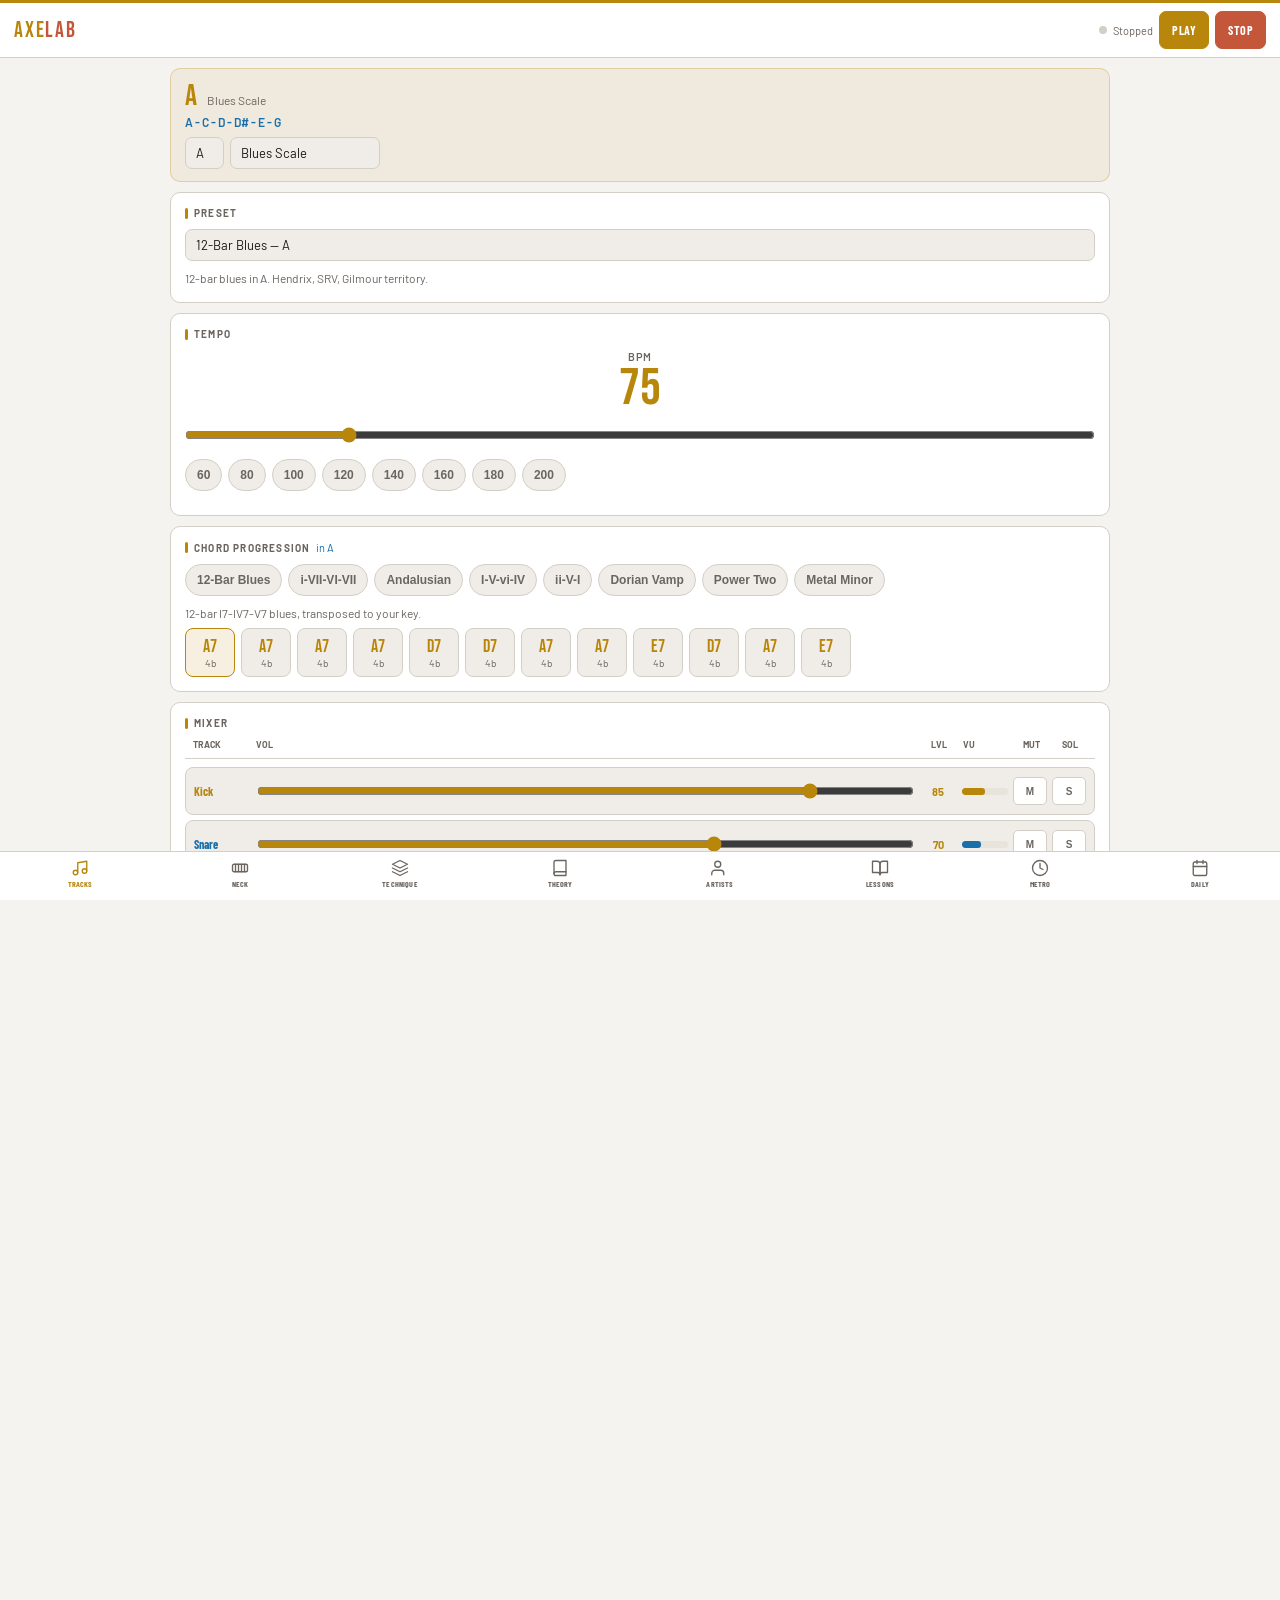
==== index.html @ 0ad9e1b7 "Add files via upload" ====
<!DOCTYPE html>
<html lang="en">
<head>
<meta charset="UTF-8">
<meta name="viewport" content="width=device-width, initial-scale=1.0, viewport-fit=cover">
<meta name="apple-mobile-web-app-capable" content="yes">
<meta name="apple-mobile-web-app-status-bar-style" content="black-translucent">
<meta name="apple-mobile-web-app-title" content="AXELAB">
<meta name="theme-color" content="#b8860b">
<link rel="apple-touch-icon" href="icon-192.png">
<title>AXELAB &mdash; Advanced Guitar Trainer</title>
</head>
<body>
<style>
@import url('https://fonts.googleapis.com/css2?family=Bebas+Neue&family=Barlow:wght@400;500;600&family=Barlow+Condensed:wght@500;600;700&display=swap');
*{box-sizing:border-box;margin:0;padding:0;-webkit-tap-highlight-color:transparent}
:root{--bg:#f5f3ef;--bg2:#fff;--bg3:#f0ede8;--bg4:#e8e4dc;--accent:#b8860b;--accent2:#c4563a;--accent3:#1a6faa;--text:#1a1814;--muted:#6b6560;--border:#d4cfc6;--green:#2d7a4a;--red:#b83232;--purple:#6040a0;--safe-top:env(safe-area-inset-top,0px);--safe-bot:env(safe-area-inset-bottom,0px);}
html,body{height:100%;overflow-x:hidden}
body{background:var(--bg);color:var(--text);font-family:'Barlow',sans-serif;font-size:14px;padding-bottom:calc(64px + var(--safe-bot))}
.bnav{position:fixed;bottom:0;left:0;right:0;background:var(--bg2);border-top:1.5px solid var(--border);display:flex;z-index:100;padding-bottom:var(--safe-bot)}
.ni{flex:1;display:flex;flex-direction:column;align-items:center;padding:7px 1px 5px;cursor:pointer;gap:2px;border:none;background:none;color:var(--muted);font-family:'Barlow Condensed',sans-serif;font-size:8px;font-weight:700;text-transform:uppercase;min-height:48px;letter-spacing:.02em}
.ni svg{width:18px;height:18px;stroke:currentColor;fill:none;stroke-width:1.8;stroke-linecap:round;stroke-linejoin:round}
.ni.active{color:var(--accent)}.ni.active svg{stroke:var(--accent)}
.panel{display:none;padding:10px 10px 0;max-width:960px;margin:0 auto}.panel.active{display:block}
.hdr{background:var(--bg2);border-bottom:1px solid var(--border);border-top:3px solid var(--accent);padding:calc(8px + var(--safe-top)) 14px 8px;position:sticky;top:0;z-index:50;display:flex;align-items:center;justify-content:space-between;gap:8px;max-width:100%}
.logo{font-family:'Bebas Neue',sans-serif;font-size:22px;color:var(--accent);letter-spacing:.08em;flex-shrink:0}.logo span{color:var(--accent2)}
.sdot{width:8px;height:8px;border-radius:50%;background:var(--border)}.sdot.on{background:var(--green)}
.hdr-right{display:flex;align-items:center;gap:6px;flex-wrap:wrap}
.card{background:var(--bg2);border:1px solid var(--border);border-radius:10px;padding:14px;margin-bottom:10px}
.ct{font-size:10px;font-weight:700;letter-spacing:.12em;color:var(--muted);text-transform:uppercase;margin-bottom:10px;display:flex;align-items:center;gap:6px}
.ct::before{content:'';width:3px;height:11px;background:var(--accent);border-radius:2px;display:inline-block}
.kbanner{background:rgba(184,134,11,.07);border:1.5px solid rgba(184,134,11,.28);border-radius:10px;padding:12px 14px;margin-bottom:10px}
.km{display:flex;align-items:baseline;gap:10px;margin-bottom:4px}
.kr{font-family:'Bebas Neue',sans-serif;font-size:30px;color:var(--accent);line-height:1}
.kml{font-size:12px;color:var(--muted)}.kn{font-size:12px;color:var(--accent3);font-weight:600;margin-bottom:8px}
.kctrl{display:flex;gap:6px;flex-wrap:wrap}
select{background:var(--bg3);border:1px solid var(--border);color:var(--text);padding:7px 10px;border-radius:7px;font-size:13px;font-family:'Barlow',sans-serif;cursor:pointer;-webkit-appearance:none}
input[type=range]{accent-color:var(--accent);cursor:pointer;width:100%;height:28px}
input[type=text]{background:var(--bg3);border:1px solid var(--border);color:var(--text);padding:8px 12px;border-radius:7px;font-size:13px;font-family:'Barlow',sans-serif;width:100%}
.btn{padding:8px 14px;border-radius:7px;border:1.5px solid var(--border);background:var(--bg2);color:var(--text);cursor:pointer;font-family:'Barlow Condensed',sans-serif;font-weight:700;font-size:13px;letter-spacing:.04em;transition:background .13s,color .13s;-webkit-appearance:none;min-height:38px}
.btn.primary{background:var(--accent);color:#fff;border-color:var(--accent)}
.btn.danger{background:var(--accent2);color:#fff;border-color:var(--accent2)}
.pill{padding:5px 11px;border-radius:18px;border:1.5px solid var(--border);background:var(--bg3);color:var(--muted);font-size:12px;font-weight:600;cursor:pointer;white-space:nowrap;min-height:32px;-webkit-appearance:none;transition:background .13s,color .13s}
.pill.on{background:var(--accent);color:#fff;border-color:var(--accent)}
.pill.on2{background:var(--accent3);color:#fff;border-color:var(--accent3)}
.pill.on3{background:var(--purple);color:#fff;border-color:var(--purple)}
.pr{display:flex;flex-wrap:wrap;gap:6px;margin-bottom:10px}
.row{display:flex;gap:8px;flex-wrap:wrap;align-items:center}
.two-col{display:grid;grid-template-columns:1fr 1fr;gap:8px}
@media(max-width:600px){.two-col{grid-template-columns:1fr}}
.mxt{display:grid;grid-template-columns:58px 1fr 38px 46px 34px 34px;gap:5px;align-items:center;padding:9px 8px;border-radius:8px;background:var(--bg3);margin-bottom:5px;border:1px solid var(--border)}
.tlbl{font-family:'Barlow Condensed',sans-serif;font-weight:700;font-size:12px}
.vu{height:7px;background:var(--bg4);border-radius:3px;overflow:hidden}.vub{height:100%;border-radius:3px;transition:width .07s}
.vn{font-size:11px;font-weight:700;color:var(--accent);text-align:center}
.mbt{padding:4px 3px;border-radius:5px;border:1px solid var(--border);background:var(--bg2);color:var(--muted);cursor:pointer;font-size:10px;font-weight:700;text-align:center;min-height:28px;-webkit-appearance:none}
.mbt.muted{background:var(--accent2);color:#fff;border-color:var(--accent2)}
.mbt.solo{background:var(--accent3);color:#fff;border-color:var(--accent3)}
.bgrid{display:flex;flex-direction:column;gap:5px}
.brow{display:flex;align-items:center;gap:3px;overflow-x:auto;padding-bottom:2px}
.blbl{min-width:44px;font-size:11px;font-weight:700;color:var(--muted);font-family:'Barlow Condensed',sans-serif;flex-shrink:0}
.bc{width:28px;height:28px;border-radius:5px;background:var(--bg3);border:1.5px solid var(--border);cursor:pointer;flex-shrink:0;-webkit-appearance:none}
.bc.on{background:var(--accent);border-color:var(--accent)}.bc.on2{background:var(--accent3);border-color:var(--accent3)}.bc.on3{background:var(--purple);border-color:var(--purple)}.bc.cur{outline:2px solid var(--text);outline-offset:1px}
.bsep{width:5px;flex-shrink:0}
.cbox{background:var(--bg3);border:1.5px solid var(--border);border-radius:8px;padding:7px 11px;text-align:center;min-width:50px}
.cbox.cur{border-color:var(--accent);background:rgba(184,134,11,.12)}
.cn{font-family:'Bebas Neue',sans-serif;font-size:18px;color:var(--accent)}.cs{font-size:10px;color:var(--muted)}
.fbwrap{background:var(--bg2);border:1px solid var(--border);border-radius:10px;padding:12px;margin-bottom:10px}
.fbc{width:100%;display:block;border-radius:6px;cursor:crosshair;touch-action:manipulation}
.nib{background:var(--bg3);border:1px solid var(--border);border-radius:7px;padding:9px 14px;margin-top:8px;min-height:38px;font-size:13px;color:var(--muted);line-height:1.5}
.nib b{color:var(--accent)}
.td{font-family:'Courier New',monospace;font-size:11px;background:var(--bg3);border:1px solid var(--border);border-radius:7px;padding:10px 12px;white-space:pre;overflow-x:auto;line-height:1.9;color:var(--accent3);-webkit-overflow-scrolling:touch}
.wcan{width:100%;height:42px;background:var(--bg3);border-radius:7px;display:block;border:1px solid var(--border)}
.xcard{background:var(--bg3);border:1px solid var(--border);border-radius:10px;margin-bottom:8px;overflow:hidden}
.xhead{padding:12px 14px;cursor:pointer;display:flex;align-items:center;gap:10px}
.xbody{display:none;padding:0 14px 14px;border-top:1px solid var(--border)}
.xcard.open .xbody{display:block}
.xico{width:40px;height:40px;border-radius:7px;background:var(--accent);display:flex;align-items:center;justify-content:center;font-family:'Bebas Neue',sans-serif;font-size:17px;color:#fff;flex-shrink:0}
.xname{font-family:'Bebas Neue',sans-serif;font-size:18px;color:var(--accent)}
.xsub{font-size:11px;color:var(--muted);margin-top:1px}
.xchev{margin-left:auto;color:var(--muted);font-size:16px;transition:transform .2s;flex-shrink:0}
.xcard.open .xchev{transform:rotate(180deg)}
.tag{display:inline-block;padding:2px 8px;border-radius:10px;font-size:11px;font-weight:600;margin:2px;border:1px solid var(--border);background:var(--bg4);color:var(--muted)}
.tag.sc{background:rgba(26,111,170,.1);color:var(--accent3);border-color:rgba(26,111,170,.25)}
.tag.tc{background:rgba(96,64,160,.1);color:var(--purple);border-color:rgba(96,64,160,.25)}
.dbadge{display:inline-block;padding:2px 8px;border-radius:10px;font-size:11px;font-weight:700;margin-left:auto;flex-shrink:0}
.dbeg{background:rgba(45,122,74,.15);color:var(--green)}.dint{background:rgba(184,134,11,.15);color:var(--accent)}.dadv{background:rgba(184,50,50,.15);color:var(--red)}
.lbtn{display:block;width:100%;text-align:left;padding:10px 14px;border-radius:8px;border:1px solid var(--border);background:var(--bg3);color:var(--text);cursor:pointer;font-size:13px;font-weight:500;margin-bottom:5px;-webkit-appearance:none}
.lbtn.active{background:var(--accent);color:#fff;border-color:var(--accent)}
.lcont h2{font-family:'Bebas Neue',sans-serif;font-size:24px;color:var(--accent);margin-bottom:8px}
.lcont h3{font-family:'Barlow Condensed',sans-serif;font-size:16px;font-weight:700;color:var(--accent3);margin-bottom:5px;margin-top:12px}
.lcont p{font-size:13px;line-height:1.8;margin-bottom:8px}
.lcont ul{padding-left:18px;margin-bottom:8px}.lcont li{font-size:13px;line-height:1.8;margin-bottom:4px}
.lcont pre{background:var(--bg3);border:1px solid var(--border);border-radius:6px;padding:10px;font-family:'Courier New',monospace;font-size:11px;overflow-x:auto;margin-bottom:8px;line-height:1.9;color:var(--accent3)}
.ptip{background:rgba(184,134,11,.08);border-left:3px solid var(--accent);border-radius:0 6px 6px 0;padding:9px 12px;font-size:12px;line-height:1.7;margin-bottom:8px}
.dc{background:var(--bg2);border:2px solid var(--accent);border-radius:12px;padding:16px;margin-bottom:10px}
.dtitle{font-family:'Bebas Neue',sans-serif;font-size:26px;color:var(--accent);margin-bottom:4px}
.metro-bpm{font-family:'Bebas Neue',sans-serif;font-size:64px;color:var(--accent);line-height:1;text-align:center}
.metro-beat{width:18px;height:18px;border-radius:50%;background:var(--bg4);border:2px solid var(--border);display:inline-block;transition:background .05s,border-color .05s}
.metro-beat.lit{background:var(--accent);border-color:var(--accent)}
.metro-beat.lit.accent{background:var(--accent2);border-color:var(--accent2)}
.tuner-note{font-family:'Bebas Neue',sans-serif;font-size:72px;color:var(--accent);line-height:1;text-align:center}
.tuner-bar{height:12px;background:var(--bg4);border-radius:6px;overflow:hidden;position:relative;margin:12px 0}
.tuner-needle{position:absolute;top:0;height:100%;width:6px;background:var(--accent);border-radius:3px;transition:left .08s;left:50%}
.tuner-str{padding:8px 12px;border-radius:7px;border:1px solid var(--border);background:var(--bg3);cursor:pointer;text-align:center;font-family:'Barlow Condensed',sans-serif;font-weight:700;font-size:15px;-webkit-appearance:none}
.tuner-str.active{background:var(--accent);color:#fff;border-color:var(--accent)}
.igrid{display:grid;grid-template-columns:repeat(3,1fr);gap:6px}
.ic{background:var(--bg3);border:1px solid var(--border);border-radius:7px;padding:8px;text-align:center}
.ilbl{font-size:10px;color:var(--muted);margin-bottom:2px}.ival{font-family:'Bebas Neue',sans-serif;font-size:16px;color:var(--accent3)}
::-webkit-scrollbar{width:4px;height:4px}::-webkit-scrollbar-thumb{background:var(--border);border-radius:2px}
</style>

<div class="hdr">
  <div class="logo">AXE<span>LAB</span></div>
  <div class="hdr-right">
    <div class="sdot" id="sdot"></div>
    <span style="font-size:11px;color:var(--muted)" id="stxt">Stopped</span>
    <button class="btn primary" id="playBtn" onclick="togglePlay()" style="padding:6px 12px;font-size:12px">PLAY</button>
    <button class="btn danger" onclick="stopAll()" style="padding:6px 12px;font-size:12px">STOP</button>
  </div>
</div>

<!-- ═══ TRACKS PANEL ═══ -->
<div class="panel active" id="panel-tracks">
  <div id="npb" style="display:none;background:rgba(184,134,11,.08);border:1px solid rgba(184,134,11,.22);border-radius:8px;padding:10px 14px;justify-content:space-between;align-items:center;margin-bottom:10px">
    <div><div style="font-size:10px;color:var(--muted);font-weight:700;letter-spacing:.08em;margin-bottom:2px">NOW PLAYING</div><span id="bbd" style="font-size:12px;color:var(--muted)">Bar 1</span></div>
    <span id="cnd" style="font-family:'Bebas Neue',sans-serif;font-size:26px;color:var(--accent)"></span>
  </div>
  <div class="kbanner">
    <div class="km"><span class="kr" id="kd">A</span><span class="kml" id="md">Blues Scale</span></div>
    <div class="kn" id="kn">A - C - D - Eb - E - G</div>
    <div class="kctrl">
      <select id="keyRoot" onchange="reharmonize()">
        <option>A</option><option>Bb</option><option>B</option><option>C</option><option>C#</option>
        <option>D</option><option>Eb</option><option>E</option><option>F</option><option>F#</option>
        <option>G</option><option>Ab</option>
      </select>
      <select id="keyMode" onchange="reharmonize()">
        <option value="minor">Aeolian (Natural Minor)</option><option value="major">Ionian (Major)</option>
        <option value="dorian">Dorian</option><option value="phrygian">Phrygian</option>
        <option value="mixolydian">Mixolydian</option><option value="blues" selected>Blues Scale</option>
        <option value="harmonic_minor">Harmonic Minor</option><option value="melodic_minor">Melodic Minor</option>
        <option value="pentatonic_minor">Pentatonic Minor</option><option value="pentatonic_major">Pentatonic Major</option>
        <option value="lydian">Lydian</option><option value="locrian">Locrian</option>
        <option value="lydian_dominant">Lydian Dominant</option><option value="phrygian_dominant">Phrygian Dominant</option>
        <option value="diminished_wh">Diminished (W-H)</option><option value="whole_tone">Whole Tone</option>
        <option value="hungarian_minor">Hungarian Minor</option>
      </select>
    </div>
  </div>
  <div class="card">
    <div class="ct">Preset</div>
    <select id="presetSel" onchange="loadPreset()" style="width:100%;margin-bottom:8px">
      <option value="blues12">12-Bar Blues &mdash; A</option><option value="minor_rock">Minor Rock &mdash; Em</option>
      <option value="thrash_e">Thrash Metal &mdash; E Phrygian</option><option value="funk_a">Funk Groove &mdash; A Dorian</option>
      <option value="classic_g">Classic Rock &mdash; G Major</option><option value="penta_d">Pentatonic Jam &mdash; D Minor</option>
      <option value="dorian_a">Dorian Groove &mdash; A</option><option value="phrygian_e">Phrygian Metal &mdash; E</option>
      <option value="power_ballad">Power Ballad &mdash; C</option><option value="open_jam">Open Jam</option>
    </select>
    <div id="pinfo" style="font-size:12px;color:var(--muted);line-height:1.6"></div>
  </div>
  <div class="card">
    <div class="ct">Tempo</div>
    <div style="font-size:11px;color:var(--muted);text-align:center;font-weight:600;letter-spacing:.08em">BPM</div>
    <div style="font-family:'Bebas Neue',sans-serif;font-size:52px;color:var(--accent);line-height:1;text-align:center" id="bpmd">75</div>
    <input type="range" min="40" max="240" value="75" id="bpmSlider" step="1" oninput="setBpm(+this.value)" style="margin:6px 0 10px">
    <div class="pr">
      <button class="pill" onclick="setBpm(60)">60</button><button class="pill" onclick="setBpm(80)">80</button>
      <button class="pill" onclick="setBpm(100)">100</button><button class="pill" onclick="setBpm(120)">120</button>
      <button class="pill" onclick="setBpm(140)">140</button><button class="pill" onclick="setBpm(160)">160</button>
      <button class="pill" onclick="setBpm(180)">180</button><button class="pill" onclick="setBpm(200)">200</button>
    </div>
  </div>
  <div class="card">
    <div class="ct">Chord Progression <span id="pkl" style="color:var(--accent3);font-size:11px;font-weight:400;text-transform:none;letter-spacing:0"></span></div>
    <div class="pr" id="pp">
      <button class="pill on" onclick="setProg('blues12',this)">12-Bar Blues</button>
      <button class="pill" onclick="setProg('minor_rock',this)">i-VII-VI-VII</button>
      <button class="pill" onclick="setProg('andalusian',this)">Andalusian</button>
      <button class="pill" onclick="setProg('pop',this)">I-V-vi-IV</button>
      <button class="pill" onclick="setProg('jazz',this)">ii-V-I</button>
      <button class="pill" onclick="setProg('dorian_vamp',this)">Dorian Vamp</button>
      <button class="pill" onclick="setProg('power_two',this)">Power Two</button>
      <button class="pill" onclick="setProg('metal_minor',this)">Metal Minor</button>
    </div>
    <div id="pdesc" style="font-size:12px;color:var(--muted);margin-bottom:8px"></div>
    <div style="display:flex;flex-wrap:wrap;gap:6px" id="cboxes"></div>
  </div>
  <div class="card">
    <div class="ct">Mixer</div>
    <div style="display:grid;grid-template-columns:58px 1fr 38px 46px 34px 34px;gap:5px;padding:0 8px 8px;border-bottom:1px solid var(--border);margin-bottom:8px">
      <span style="font-size:9px;color:var(--muted);font-weight:700">TRACK</span>
      <span style="font-size:9px;color:var(--muted);font-weight:700">VOL</span>
      <span style="font-size:9px;color:var(--muted);font-weight:700;text-align:center">LVL</span>
      <span style="font-size:9px;color:var(--muted);font-weight:700">VU</span>
      <span style="font-size:9px;color:var(--muted);font-weight:700;text-align:center">MUT</span>
      <span style="font-size:9px;color:var(--muted);font-weight:700;text-align:center">SOL</span>
    </div>
    <div id="mxr"></div>
    <div style="display:flex;align-items:center;gap:8px;margin-top:10px;background:rgba(45,122,74,.07);border:1px solid rgba(45,122,74,.2);border-radius:8px;padding:9px 12px">
      <span style="font-size:11px;color:var(--green);font-weight:700;min-width:76px">BASS STYLE</span>
      <div id="panel-tracks-bstyle" style="display:flex;gap:5px;flex-wrap:wrap;flex:1">
        <button class="pill on3" onclick="setBSty('finger',this)" style="font-size:11px">Finger</button>
        <button class="pill" onclick="setBSty('pick',this)" style="font-size:11px">Pick</button>
        <button class="pill" onclick="setBSty('slap',this)" style="font-size:11px">Slap</button>
        <button class="pill" onclick="setBSty('upright',this)" style="font-size:11px">Upright</button>
      </div>
    </div>
    <div style="display:flex;align-items:center;gap:8px;margin-top:6px">
      <span style="font-size:11px;color:var(--green);font-weight:700;min-width:76px">BASS BOOST</span>
      <input type="range" min="80" max="350" value="150" step="1" id="bbsl" oninput="bassBoost=+this.value/100;document.getElementById('bbv').textContent=this.value+'%'" style="flex:1;accent-color:var(--green)">
      <span id="bbv" style="font-size:12px;color:var(--green);font-weight:700;min-width:40px">150%</span>
    </div>
  </div>
  <div class="card">
    <div class="ct">Bass Pattern</div>
    <div class="pr" id="bpatBtns">
      <button class="pill on" onclick="setBassPattern('root',this)" style="font-size:11px">Root</button>
      <button class="pill" onclick="setBassPattern('walking',this)" style="font-size:11px">Walking</button>
      <button class="pill" onclick="setBassPattern('octave',this)" style="font-size:11px">Octave</button>
      <button class="pill" onclick="setBassPattern('fifths',this)" style="font-size:11px">+Fifth</button>
      <button class="pill" onclick="setBassPattern('riff',this)" style="font-size:11px">Blues Riff</button>
      <button class="pill" onclick="setBassPattern('metal',this)" style="font-size:11px">Gallop</button>
      <button class="pill" onclick="setBassPattern('funk',this)" style="font-size:11px">Funk</button>
      <button class="pill" onclick="setBassPattern('random',this)" style="font-size:11px">Randomize</button>
    </div>
    <div id="bpd" style="font-size:12px;color:var(--muted)"></div>
  </div>
  <div class="card">
    <div class="ct">Beat Programmer</div>
    <div class="pr" id="dpills">
      <button class="pill on" onclick="loadDrumPattern('rock',this)">Rock</button>
      <button class="pill" onclick="loadDrumPattern('blues',this)">Blues</button>
      <button class="pill" onclick="loadDrumPattern('metal',this)">Metal</button>
      <button class="pill" onclick="loadDrumPattern('funk',this)">Funk</button>
      <button class="pill" onclick="loadDrumPattern('ballad',this)">Ballad</button>
      <button class="pill" onclick="loadDrumPattern('thrash',this)">Thrash</button>
      <button class="pill" onclick="loadDrumPattern('empty',this)">Empty</button>
    </div>
    <div class="bgrid" id="beatGrid"></div>
  </div>
  <div class="card">
    <div class="ct">Reverb</div>
    <div class="row" style="gap:8px;margin-bottom:5px">
      <span style="font-size:11px;color:var(--muted);min-width:68px">Room Size</span>
      <input type="range" min="0" max="100" value="25" id="rs" step="1" oninput="updateReverb()">
      <span id="rsv" style="font-size:12px;color:var(--accent);min-width:28px">25%</span>
    </div>
    <div class="row" style="gap:8px">
      <span style="font-size:11px;color:var(--muted);min-width:68px">Wet Mix</span>
      <input type="range" min="0" max="80" value="15" id="rw" step="1" oninput="updateReverb()">
      <span id="rwv" style="font-size:12px;color:var(--accent);min-width:28px">15%</span>
    </div>
  </div>
  <div class="card" id="npc" style="display:none">
    <div class="ct">Waveform</div>
    <canvas id="wcan" class="wcan" height="42"></canvas>
  </div>
</div>

<!-- ═══ FRETBOARD PANEL ═══ -->
<div class="panel" id="panel-fretboard">
  <div class="fbwrap">
    <div class="ct" style="margin-bottom:8px">Scale Fretboard &mdash; <span id="fblbl" style="color:var(--accent)">A Blues</span></div>
    <div class="pr" style="margin-bottom:8px">
      <select id="fbRootSel" onchange="fbKeyChanged()">
        <option>A</option><option>Bb</option><option>B</option><option>C</option><option>C#</option>
        <option>D</option><option>Eb</option><option>E</option><option>F</option><option>F#</option>
        <option>G</option><option>Ab</option>
      </select>
      <select id="fbModeSel" onchange="fbKeyChanged()" style="flex:1;min-width:150px">
        <option value="minor">Aeolian (Natural Minor)</option><option value="major">Ionian (Major)</option>
        <option value="dorian">Dorian</option><option value="phrygian">Phrygian</option>
        <option value="mixolydian">Mixolydian</option><option value="blues" selected>Blues Scale</option>
        <option value="harmonic_minor">Harmonic Minor</option><option value="melodic_minor">Melodic Minor</option>
        <option value="pentatonic_minor">Pentatonic Minor</option><option value="pentatonic_major">Pentatonic Major</option>
        <option value="lydian">Lydian</option><option value="locrian">Locrian</option>
        <option value="lydian_dominant">Lydian Dominant</option><option value="phrygian_dominant">Phrygian Dominant</option>
        <option value="diminished_wh">Diminished (W-H)</option><option value="whole_tone">Whole Tone</option>
        <option value="hungarian_minor">Hungarian Minor</option>
      </select>
    </div>
    <div class="pr" style="margin-bottom:8px">
      <button class="pill on" onclick="setFbMode('scale',this)">Scale Tones</button>
      <button class="pill" onclick="setFbMode('intervals',this)">Intervals</button>
      <button class="pill" onclick="setFbMode('all',this)">All Notes</button>
      <button class="pill on2" id="followBtn" onclick="toggleFollow()">Follow Chords: ON</button>
    </div>
    <canvas id="fbCanvas" class="fbc"></canvas>
    <div class="nib" id="nib">Tap any note to see its function, degree, and tension level.</div>
    <div style="display:flex;flex-wrap:wrap;gap:10px;margin-top:8px;font-size:11px;color:var(--muted)">
      <span><span style="display:inline-block;width:10px;height:10px;border-radius:50%;background:#b8860b;vertical-align:-1px"></span> Root</span>
      <span><span style="display:inline-block;width:10px;height:10px;border-radius:50%;background:#1a6faa;vertical-align:-1px"></span> Stable</span>
      <span><span style="display:inline-block;width:10px;height:10px;border-radius:50%;background:#b83232;vertical-align:-1px"></span> Tension</span>
      <span><span style="display:inline-block;width:10px;height:10px;border-radius:50%;background:#6040a0;vertical-align:-1px"></span> Dark</span>
      <span><span style="display:inline-block;width:10px;height:10px;border-radius:50%;background:#2d7a4a;vertical-align:-1px"></span> Bright</span>
      <span><span style="display:inline-block;width:10px;height:10px;border-radius:50%;border:2px solid #1a1814;vertical-align:-1px"></span> Chord tone (live)</span>
    </div>
  </div>
  <div class="card"><div class="ct">Scale in Tab (e to E)</div><div class="td" id="stab">&mdash;</div></div>
</div>

<!-- ═══ TECHNIQUE PANEL ═══ -->
<div class="panel" id="panel-technique">
  <div style="font-size:12px;color:var(--muted);margin-bottom:10px">Tap any technique to expand full detail, drills, and tabs.</div>
  <div id="techl"></div>
</div>

<!-- ═══ THEORY PANEL ═══ -->
<div class="panel" id="panel-theory">
  <div class="card"><div class="ct">Intervals Reference</div><div class="igrid" id="igrid"></div></div>
  <div class="card">
    <div class="ct">Chord Builder</div>
    <div class="row" style="margin-bottom:10px;gap:8px">
      <select id="chordRoot" onchange="buildChordDisplay()" style="width:70px">
        <option>A</option><option>Bb</option><option>B</option><option>C</option><option>C#</option><option>D</option>
        <option>Eb</option><option>E</option><option>F</option><option>F#</option><option>G</option><option>Ab</option>
      </select>
      <select id="chordType" onchange="buildChordDisplay()" style="flex:1">
        <option>Major</option><option>Minor</option><option>Dominant 7</option><option>Major 7</option>
        <option>Minor 7</option><option>Sus2</option><option>Sus4</option><option>Augmented</option>
        <option>Diminished</option><option>Diminished 7</option><option>Add9</option><option>Power (5)</option>
        <option>Minor add9</option><option>Half Dim 7</option>
      </select>
    </div>
    <div id="chordResult" style="font-size:13px;color:var(--text)"></div>
  </div>
  <div class="card"><div class="ct">Mode Flavors</div><div id="mtbl" style="font-size:12px;line-height:2.2"></div></div>
  <div class="card"><div class="ct">Diatonic Chords &mdash; <span id="dklbl" style="color:var(--accent)">A Major</span></div><div id="dchords" style="font-size:13px;line-height:2.2"></div></div>
  <div class="card">
    <div class="ct">Scale Comparison</div>
    <div class="row" style="margin-bottom:8px;gap:8px">
      <select id="scaleCompRoot" onchange="buildScaleCompare()" style="width:70px">
        <option>A</option><option>E</option><option>D</option><option>G</option><option>C</option>
      </select>
    </div>
    <div id="scaleCompare" style="font-size:12px;line-height:2"></div>
  </div>
</div>

<!-- ═══ ARTISTS PANEL ═══ -->
<div class="panel" id="panel-artists">
  <div style="font-size:12px;color:var(--muted);margin-bottom:10px">Tap any artist to expand their full style guide, signature licks, and tabs.</div>
  <div id="artl"></div>
</div>

<!-- ═══ LESSONS PANEL ═══ -->
<div class="panel" id="panel-lessons">
  <div id="lbtns" style="margin-bottom:10px"></div>
  <div class="card"><div class="lcont" id="lcont"></div></div>
</div>

<!-- ═══ METRO / TUNER PANEL ═══ -->
<div class="panel" id="panel-metro">
  <div class="two-col">
    <div class="card">
      <div class="ct">Metronome</div>
      <div class="metro-bpm" id="metroBpm">120</div>
      <input type="range" min="20" max="300" value="120" id="metroSlider" oninput="setMetroBpm(+this.value)" style="margin:8px 0 12px">
      <div class="row" style="gap:6px;flex-wrap:wrap;margin-bottom:12px">
        <button class="btn" onclick="changeMetroBpm(-10)" style="padding:6px 10px;font-size:12px">-10</button>
        <button class="btn" onclick="changeMetroBpm(-5)" style="padding:6px 10px;font-size:12px">-5</button>
        <button class="btn" onclick="changeMetroBpm(-1)" style="padding:6px 10px;font-size:12px">-1</button>
        <button class="btn" onclick="changeMetroBpm(1)" style="padding:6px 10px;font-size:12px">+1</button>
        <button class="btn" onclick="changeMetroBpm(5)" style="padding:6px 10px;font-size:12px">+5</button>
        <button class="btn" onclick="changeMetroBpm(10)" style="padding:6px 10px;font-size:12px">+10</button>
      </div>
      <div class="row" style="gap:8px;margin-bottom:12px">
        <span style="font-size:11px;color:var(--muted)">Time sig:</span>
        <select id="timeSig" onchange="setTimeSig(+this.value)" style="width:80px">
          <option value="4">4/4</option><option value="3">3/4</option><option value="6">6/8</option>
          <option value="5">5/4</option><option value="7">7/8</option><option value="2">2/4</option>
        </select>
      </div>
      <div id="beatLights" style="display:flex;gap:8px;flex-wrap:wrap;margin-bottom:12px"></div>
      <div class="row" style="gap:8px">
        <button class="btn primary" id="metroBtn" onclick="toggleMetro()" style="flex:1">START</button>
        <button class="btn" onclick="tapTempo()" style="flex:1">TAP TEMPO</button>
      </div>
    </div>
    <div class="card">
      <div class="ct">Tempo Guide</div>
      <div id="tempoGuide" style="font-size:12px;line-height:2.2"></div>
    </div>
  </div>
  <div class="card">
    <div class="ct">Chromatic Tuner</div>
    <div class="tuner-note" id="tunerNote">&mdash;</div>
    <div class="tuner-bar"><div class="tuner-needle" id="tunerNeedle"></div></div>
    <div style="font-size:13px;color:var(--muted);text-align:center;margin-bottom:12px" id="tunerCents">Enable mic to tune</div>
    <div style="font-size:14px;font-weight:700;text-align:center;margin-bottom:12px;min-height:20px" id="tunerStatus"></div>
    <div style="display:flex;gap:6px;flex-wrap:wrap;justify-content:center;margin-bottom:12px" id="tunerStrings"></div>
    <div class="row" style="gap:8px;justify-content:center">
      <button class="btn primary" id="tunerStartBtn" onclick="startTuner()">ENABLE MIC</button>
      <button class="btn danger" onclick="stopTuner()">STOP</button>
    </div>
  </div>
</div>

<!-- ═══ DAILY PANEL ═══ -->
<div class="panel" id="panel-daily">
  <div class="dc">
    <div class="dtitle" id="dtitle">Loading...</div>
    <div style="font-size:13px;line-height:1.7;color:var(--text);margin-bottom:10px" id="ddesc"></div>
    <div style="display:grid;grid-template-columns:1fr 1fr;gap:8px">
      <div style="background:rgba(184,134,11,.08);border-radius:8px;padding:10px">
        <div style="font-size:10px;color:var(--muted);font-weight:700;letter-spacing:.08em;margin-bottom:4px">SCALE</div>
        <div id="dscale" style="font-size:13px;font-weight:600;color:var(--accent)"></div>
      </div>
      <div style="background:rgba(26,111,170,.08);border-radius:8px;padding:10px">
        <div style="font-size:10px;color:var(--muted);font-weight:700;letter-spacing:.08em;margin-bottom:4px">TECHNIQUE</div>
        <div id="dtech" style="font-size:13px;font-weight:600;color:var(--accent3)"></div>
      </div>
    </div>
  </div>
  <div class="card"><div class="ct">Today's Warm-Up Tab</div><div class="td" id="dtab"></div></div>
  <div class="card">
    <div class="ct">Practice Log</div>
    <div class="row" style="margin-bottom:10px;gap:8px">
      <input type="text" id="pnote" placeholder="Add practice note...">
      <button class="btn primary" onclick="addLog()" style="padding:8px 14px;white-space:nowrap">LOG IT</button>
    </div>
    <div id="plog" style="font-size:13px;color:var(--muted);line-height:2.1"></div>
  </div>
</div>

<!-- ═══ BOTTOM NAV ═══ -->
<nav class="bnav">
  <button class="ni active" onclick="showPanel('tracks',this)">
    <svg viewBox="0 0 24 24"><path d="M9 18V5l12-2v13"/><circle cx="6" cy="18" r="3"/><circle cx="18" cy="16" r="3"/></svg>Tracks
  </button>
  <button class="ni" onclick="showPanel('fretboard',this)">
    <svg viewBox="0 0 24 24"><rect x="2" y="7" width="20" height="10" rx="2"/><line x1="6" y1="7" x2="6" y2="17"/><line x1="10" y1="7" x2="10" y2="17"/><line x1="14" y1="7" x2="14" y2="17"/><line x1="18" y1="7" x2="18" y2="17"/></svg>Neck
  </button>
  <button class="ni" onclick="showPanel('technique',this)">
    <svg viewBox="0 0 24 24"><path d="M12 2L2 7l10 5 10-5-10-5z"/><path d="M2 17l10 5 10-5"/><path d="M2 12l10 5 10-5"/></svg>Technique
  </button>
  <button class="ni" onclick="showPanel('theory',this)">
    <svg viewBox="0 0 24 24"><path d="M4 19.5A2.5 2.5 0 016.5 17H20"/><path d="M6.5 2H20v20H6.5A2.5 2.5 0 014 19.5v-15A2.5 2.5 0 016.5 2z"/></svg>Theory
  </button>
  <button class="ni" onclick="showPanel('artists',this)">
    <svg viewBox="0 0 24 24"><path d="M17 21v-2a4 4 0 00-4-4H5a4 4 0 00-4 4v2"/><circle cx="9" cy="7" r="4"/></svg>Artists
  </button>
  <button class="ni" onclick="showPanel('lessons',this)">
    <svg viewBox="0 0 24 24"><path d="M2 3h6a4 4 0 014 4v14a3 3 0 00-3-3H2z"/><path d="M22 3h-6a4 4 0 00-4 4v14a3 3 0 013-3h7z"/></svg>Lessons
  </button>
  <button class="ni" onclick="showPanel('metro',this)">
    <svg viewBox="0 0 24 24"><circle cx="12" cy="12" r="10"/><polyline points="12 6 12 12 16 14"/></svg>Metro
  </button>
  <button class="ni" onclick="showPanel('daily',this)">
    <svg viewBox="0 0 24 24"><rect x="3" y="4" width="18" height="18" rx="2"/><line x1="16" y1="2" x2="16" y2="6"/><line x1="8" y1="2" x2="8" y2="6"/><line x1="3" y1="10" x2="21" y2="10"/></svg>Daily
  </button>
</nav>

<script>
const ALL_SCALES_DATA = {"minor": {"ivs": [0, 2, 3, 5, 7, 8, 10], "degs": ["1", "2", "b3", "4", "5", "b6", "b7"], "tens": ["R", "n", "n", "n", "n", "d", "n"], "lbl": "Aeolian (Natural Minor)"}, "major": {"ivs": [0, 2, 4, 5, 7, 9, 11], "degs": ["1", "2", "3", "4", "5", "6", "7"], "tens": ["R", "n", "n", "n", "n", "n", "n"], "lbl": "Ionian (Major)"}, "dorian": {"ivs": [0, 2, 3, 5, 7, 9, 10], "degs": ["1", "2", "b3", "4", "5", "6", "b7"], "tens": ["R", "n", "n", "n", "n", "b", "n"], "lbl": "Dorian"}, "phrygian": {"ivs": [0, 1, 3, 5, 7, 8, 10], "degs": ["1", "b2", "b3", "4", "5", "b6", "b7"], "tens": ["R", "t", "n", "n", "n", "d", "n"], "lbl": "Phrygian"}, "lydian": {"ivs": [0, 2, 4, 6, 7, 9, 11], "degs": ["1", "2", "3", "#4", "5", "6", "7"], "tens": ["R", "n", "n", "t", "n", "n", "n"], "lbl": "Lydian"}, "mixolydian": {"ivs": [0, 2, 4, 5, 7, 9, 10], "degs": ["1", "2", "3", "4", "5", "6", "b7"], "tens": ["R", "n", "n", "n", "n", "n", "n"], "lbl": "Mixolydian"}, "locrian": {"ivs": [0, 1, 3, 5, 6, 8, 10], "degs": ["1", "b2", "b3", "4", "b5", "b6", "b7"], "tens": ["R", "t", "n", "n", "t", "d", "n"], "lbl": "Locrian"}, "harmonic_minor": {"ivs": [0, 2, 3, 5, 7, 8, 11], "degs": ["1", "2", "b3", "4", "5", "b6", "7"], "tens": ["R", "n", "n", "n", "n", "d", "b"], "lbl": "Harmonic Minor"}, "melodic_minor": {"ivs": [0, 2, 3, 5, 7, 9, 11], "degs": ["1", "2", "b3", "4", "5", "6", "7"], "tens": ["R", "n", "n", "n", "n", "b", "b"], "lbl": "Melodic Minor"}, "pentatonic_minor": {"ivs": [0, 3, 5, 7, 10], "degs": ["1", "b3", "4", "5", "b7"], "tens": ["R", "n", "n", "n", "n"], "lbl": "Pentatonic Minor"}, "pentatonic_major": {"ivs": [0, 2, 4, 7, 9], "degs": ["1", "2", "3", "5", "6"], "tens": ["R", "n", "n", "n", "n"], "lbl": "Pentatonic Major"}, "blues": {"ivs": [0, 3, 5, 6, 7, 10], "degs": ["1", "b3", "4", "b5", "5", "b7"], "tens": ["R", "n", "n", "t", "n", "n"], "lbl": "Blues Scale"}, "lydian_dominant": {"ivs": [0, 2, 4, 6, 7, 9, 10], "degs": ["1", "2", "3", "#4", "5", "6", "b7"], "tens": ["R", "n", "n", "t", "n", "n", "n"], "lbl": "Lydian Dominant"}, "phrygian_dominant": {"ivs": [0, 1, 4, 5, 7, 8, 10], "degs": ["1", "b2", "3", "4", "5", "b6", "b7"], "tens": ["R", "t", "n", "n", "n", "d", "n"], "lbl": "Phrygian Dominant"}, "diminished_wh": {"ivs": [0, 2, 3, 5, 6, 8, 9, 11], "degs": ["1", "2", "b3", "4", "b5", "b6", "6", "7"], "tens": ["R", "n", "n", "n", "t", "d", "n", "b"], "lbl": "Diminished (W-H)"}, "whole_tone": {"ivs": [0, 2, 4, 6, 8, 10], "degs": ["1", "2", "3", "#4", "#5", "b7"], "tens": ["R", "n", "n", "t", "t", "n"], "lbl": "Whole Tone"}, "hungarian_minor": {"ivs": [0, 2, 3, 6, 7, 8, 11], "degs": ["1", "2", "b3", "#4", "5", "b6", "7"], "tens": ["R", "n", "n", "t", "n", "d", "b"], "lbl": "Hungarian Minor"}};
const PROGRESSIONS_DATA = {"blues12": {"desc": "Classic 12-bar I-IV-V blues in A.", "chords": ["A7", "A7", "A7", "A7", "D7", "D7", "A7", "A7", "E7", "D7", "A7", "E7"], "beatsEach": 4}, "minor_rock": {"desc": "i-VII-VI-VII Aeolian rock.", "chords": ["Em", "D", "C", "D"], "beatsEach": 4}, "andalusian": {"desc": "Phrygian / Andalusian cadence.", "chords": ["Am", "G", "F", "E"], "beatsEach": 4}, "pop": {"desc": "I-V-vi-IV pop/rock.", "chords": ["C", "G", "Am", "F"], "beatsEach": 4}, "jazz": {"desc": "ii-V-I jazz turnaround in C.", "chords": ["Dm7", "G7", "Cmaj7", "Cmaj7"], "beatsEach": 4}, "dorian_vamp": {"desc": "Dorian two-chord vamp. RHCP/Santana.", "chords": ["Am7", "Bm7"], "beatsEach": 8}, "power_two": {"desc": "Two-chord power vamp.", "chords": ["E5", "D5"], "beatsEach": 4}, "metal_minor": {"desc": "Heavy metal minor loop.", "chords": ["Em", "D", "C", "D", "Em", "C", "D", "Em"], "beatsEach": 2}};
const ARTISTS_DATA = [{"n": "Slash", "ico": "SL", "b": "Guns N' Roses", "st": "Blues hard rock", "key": "Bb / Eb minor", "sig": "The supreme pentatonic poet. Slash lives in the minor pentatonic box and makes it sing. His tone - Les Paul through a cranked Marshall - is one of the most recognizable in rock history. Wide, slow vibrato is his emotional signature. He adds chromatic b3 to 3 passing tones and Mixolydian b7 notes for bluesy-major color over rock progressions.", "scales": ["Pentatonic Minor", "Blues", "Aeolian", "Mixolydian"], "techs": ["Wide Vibrato", "Full-step Bends", "Legato Runs", "Chromatic Passing Tones"], "tips": ["Start every solo from the root on beat 1 - Slash almost always phrases to the downbeat.", "Add the b7 (Mixolydian) to your minor pentatonic for instant Slash flavor over major chords.", "Vibrato: push the string upward, release fully, repeat evenly. Width before speed.", "His slides and position shifts are invisible - practice smooth lateral movement."], "tabs": [{"lbl": "Minor pentatonic lick with chromatic approach", "tab": "e|--12b14~---12-10-12-10---8-10-8-7---|\nB|----------------------------------10-|\nG|-------------------------------------|\nD|-------------------------------------|\nA|-------------------------------------|\nE|-------------------------------------|"}, {"lbl": "Slash-style blues turnaround", "tab": "e|--10-13-10--12-10-12-10-8-10-8-7----|\nB|-------------------------------------|\nG|-------------------------------------|\nD|-------------------------------------|\nA|-------------------------------------|\nE|-------------------------------------|"}]}, {"n": "John Frusciante", "ico": "JF", "b": "RHCP", "st": "Funk rock / art rock", "key": "A Dorian", "sig": "The most musical rock guitarist of his generation. Frusciante treats guitar as a melodic voice in a conversation. Hendrix is his primary influence: the thumb-over-neck technique for bass note and chord combos, the rhythm-lead integration. Over minor chords he favors Dorian for its raised 6th brightness.", "scales": ["Pentatonic Minor", "A Dorian", "Major", "Lydian"], "techs": ["Thumb-over Neck", "Double Stops", "Legato", "Rhythm-Lead Integration"], "tips": ["Dorian secret: the major 6th (F# over Am) is the key note. Emphasize it over minor vamps.", "Thumb-over: rest thumb on 6th string to fret bass notes while fingers chord upper strings.", "Leave space. Frusciante plays 4 notes where others play 16. Each note is intentional.", "Practice playing melody and rhythm simultaneously - one guitar, two voices."], "tabs": [{"lbl": "Dorian vamp lick - A major 6th emphasis", "tab": "e|--5-7-5-7-4-5-4-5--5-7-5-4-5-7------|\nB|--5-7-8-7-5---------5-7-8-7-5--------|\nG|-------------------------------------|\nD|-------------------------------------|\nA|-------------------------------------|\nE|-------------------------------------|"}, {"lbl": "Californication-style melodic phrase", "tab": "e|--12--10-12-10-8-10--8-7-8-7-5------|\nB|----------------------------------7--|\nG|-------------------------------------|\nD|-------------------------------------|\nA|-------------------------------------|\nE|-------------------------------------|"}]}, {"n": "David Gilmour", "ico": "DG", "b": "Pink Floyd", "st": "Art rock / psychedelic", "key": "D minor / G Mixolydian", "sig": "The master of space. Gilmour genius is what he does NOT play. Every note is earned. He builds to climaxes over 16-bar arcs. The Comfortably Numb solo is widely considered the greatest in rock. Bends are wide (+2 semitones) and must be perfectly in tune before vibrato is applied.", "scales": ["Pentatonic Minor", "Blues", "Dorian", "Mixolydian"], "techs": ["Wide Bends +2 semitones", "Slow Controlled Vibrato", "Melodic Phrasing", "Sustain Control"], "tips": ["Bend to pitch BEFORE applying vibrato - never both simultaneously until accurate.", "Think in 4-bar phrases. Plan the climax before playing.", "The S-bend: bend up, hold, release, rebend. Gilmour signature.", "Dynamics: start phrases softly, crescendo to top note, decrescendo as it releases."], "tabs": [{"lbl": "Comfortably Numb 2nd solo opening phrase", "tab": "e|--20b22~~~~--20---17--20b22---17-----|\nB|-------------------------------------|\nG|-------------------------------------|\nD|-------------------------------------|\nA|-------------------------------------|\nE|-------------------------------------|"}, {"lbl": "Wide S-bend vibrato technique", "tab": "e|--15b17~~~~--15b17--15--15b17~~~~----|\nB|-------------------------------------|\nG|-------------------------------------|\nD|-------------------------------------|\nA|-------------------------------------|\nE|-------------------------------------|"}]}, {"n": "Jimi Hendrix", "ico": "JH", "b": "The Jimi Hendrix Experience", "st": "Blues rock / psychedelic", "key": "E minor / A blues", "sig": "The most revolutionary guitarist in rock history. Hendrix synthesized blues, R&B, jazz, and psychedelia into a completely original language. His thumb-over-neck technique allowed him to simultaneously play bass lines, rhythm, and lead. He mixed minor and major pentatonics, landing on the major 3rd for essential blues ambiguity.", "scales": ["Pentatonic Minor", "Blues Scale", "Mixolydian", "Chromatic Approach Notes"], "techs": ["Thumb-over Neck", "Chord-Melody Integration", "Whammy Bar Dives", "Double Stops"], "tips": ["The Hendrix chord (E7#9): x 7 6 7 8 x - learn it in all positions.", "Mix minor and major pentatonic over dominant 7 chords - the major 3rd creates blues tension.", "Chord-melody: on a static E7 vamp, alternate between chord stabs and single-note fills.", "Use your thumb to fret the bass note on low E while fingers handle upper strings."], "tabs": [{"lbl": "Purple Haze-style E Phrygian riff", "tab": "e|--0-3-0-3--0-3-0-3--0-3---0---------|\nB|--0-3-0-3--0-3-0-3--0-3---0---------|\nG|--1-3-1-3--1-3-1-3--1-3---1---------|\nD|--2---2----2---2----2-----2----------|\nA|--2---2----2---2----2-----2----------|\nE|--0---0----0---0----0-----0----------|"}, {"lbl": "E blues chromatic approach lick", "tab": "e|--5-8-5-8b9~--5-8-5-7--6-7----------|\nB|--5-8---------5-8------7-8-7-5------|\nG|-------------------------------------|\nD|-------------------------------------|\nA|-------------------------------------|\nE|-------------------------------------|"}]}, {"n": "Eddie Van Halen", "ico": "EV", "b": "Van Halen", "st": "Hard rock / virtuoso", "key": "E minor / D major", "sig": "The most influential electric guitarist after Hendrix. EVH singlehandedly changed what was considered possible on electric guitar. Two-hand tapping was his revolution. He also brought the brown sound - a warm harmonically rich tone from a hand-built amplifier. He used Dorian and Harmonic Minor for lead color.", "scales": ["Pentatonic Minor", "Dorian", "Harmonic Minor", "Chromatic"], "techs": ["Two-Hand Tapping", "Legato Runs", "Whammy Bar", "Rapid Alternate Picking"], "tips": ["Tapping: T = right-hand index finger. Press firmly and pull off toward the floor, not straight up.", "The tap note should be as loud as the hammered and pulled notes - equal volume throughout.", "EVH whammy: bar dips are expressive speech. Use them like a wah pedal.", "Approach speed through relaxation, not effort. If it tenses up, slow down 30%."], "tabs": [{"lbl": "Eruption-style two-hand tapping pattern", "tab": "e|--T12h8p5--T12h8p5--T15h8p5--T17h8p5--|\nB|--T12h8p5--T13h8p5--T15h10p7-----------|\nG|--T12h9p5--T14h9p5-----------------------|\n  T = right-hand tap. Pull off firmly downward."}, {"lbl": "Dorian legato run", "tab": "e|--14h15p14-12--14h15p14-12-14h15p14-|\nB|--12---------12-12-------------------|\nG|-------------------------------------|\nD|-------------------------------------|\nA|-------------------------------------|\nE|-------------------------------------|"}]}, {"n": "Kirk Hammett", "ico": "KH", "b": "Metallica", "st": "Thrash metal lead", "key": "E minor / A minor", "sig": "The definitive thrash metal lead guitarist. Hammett brought blues-derived pentatonic soloing to thrash metal, adding Harmonic Minor chromaticism for exotic tension. His wah pedal work is a rhythmic instrument. The Metallica formula: fast alternate-picked runs, melodic pentatonic phrases, fast sweep arpeggios at the climax.", "scales": ["Pentatonic Minor", "Blues Scale", "Harmonic Minor", "Phrygian Dominant"], "techs": ["Alternate Picking", "Wah Pedal Technique", "Legato Runs", "Sweep Arpeggios"], "tips": ["Wah: use manual wah on every other note of a solo run for instant Hammett feel.", "Harmonic Minor: the raised 7th (G# over Am) creates Spanish exotic tension.", "Practice pentatonic box 1 to box 2 transition - Hammett constantly crosses positions.", "Build solos in sections: fast intro run > melodic phrase > fast climax."], "tabs": [{"lbl": "One-style fast pentatonic run", "tab": "e|--12-15-12-14-12-14-12-10-12-10-9---|\nB|-------------------------------------|\nG|-------------------------------------|\nD|-------------------------------------|\nA|-------------------------------------|\nE|-------------------------------------|"}, {"lbl": "Master of Puppets-style E Phrygian riff", "tab": "e|-------------------------------------|\nB|-------------------------------------|\nG|-------------------------------------|\nD|-------------------------------------|\nA|--5-5-5-5-5-5-5-5-7-7-7-7-7-7-7-7--|\nE|--3-3-3-3-3-3-3-3-5-5-5-5-5-5-5-5--|"}]}, {"n": "Dimebag Darrell", "ico": "DD", "b": "Pantera", "st": "Groove / thrash metal", "key": "D minor Drop D", "sig": "The most influential metal guitarist of the 1990s. Dimebag combined precision thrash with groove sensibility. His squealy pinch harmonics are his trademark - achieved by letting the pick-hand thumb immediately contact the string after the pick. His vibrato was violent and wide.", "scales": ["Pentatonic Minor", "Blues Scale", "Harmonic Minor", "Chromatic Runs"], "techs": ["Pinch Harmonics", "Whammy Bar Dives", "Palm Muting", "Groove Riffing", "Wide Aggressive Vibrato"], "tips": ["Pinch harmonic: grip pick very close to its tip, then immediately brush string with your thumb.", "Dimebag vibrato is violent - push the string up toward the ceiling more aggressively than you think.", "Groove riffing: count the syncopations. The rhythm IS the riff. Practice at half speed first.", "The Dimebag bend: bend up a whole step, keep vibrato going, then release slowly."], "tabs": [{"lbl": "Walk-style groove riff - Drop D", "tab": "e|-------------------------------------|\nB|-------------------------------------|\nG|-------------------------------------|\nD|--0-0-0-0-0-0-0-0-5-4-3-2-----------|\nA|--0-0-0-0-0-0-0-0-5-4-3-2-----------|\nE|--0-0-0-0-0-0-0-0-3-2-1-0-----------|"}, {"lbl": "Pinch harmonic squeal exercise", "tab": "e|--7PH~~---5PH~~---9PH~~--------------|\nB|-------------------------------------|\nG|-------------------------------------|\nD|-------------------------------------|\nA|--5-------3-------7------------------|\nE|--5-------3-------7------------------| PH = Pinch Harmonic. High gain essential."}]}, {"n": "Dave Mustaine", "ico": "DM", "b": "Megadeth", "st": "Thrash / speed metal", "key": "E Phrygian", "sig": "The architect of technical thrash. Mustaine writes solos the way composers write melodic themes - they have memory, return to motifs, and develop. His riffing is the most complex in thrash: multi-voice, rhythmically displaced, harmonically sophisticated. He uses Harmonic Minor for classical darkness and Phrygian for aggressive Spanish flavor.", "scales": ["Harmonic Minor", "Phrygian", "Phrygian Dominant", "Pentatonic Minor"], "techs": ["Precise Alternate Picking", "Rhythmic Displacement", "Legato Runs", "Sweep Arpeggios"], "tips": ["Rhythmic displacement: shift the same riff by one 16th note to create a machine effect.", "Harmonic Minor: the augmented 2nd interval (b6 to 7) is the key sound.", "Phrygian riffing: the b2 (half step above root) creates the characteristic menace.", "Every downstroke and upstroke must sound identical in volume and tone."], "tabs": [{"lbl": "Peace Sells-style thrash riff", "tab": "e|-------------------------------------|\nB|-------------------------------------|\nG|-------------------------------------|\nD|--5-5-5-5-3-3-3-3-2-2-2-2-0----------|\nA|--5-5-5-5-3-3-3-3-2-2-2-2-0----------|\nE|--3-3-3-3-1-1-1-1-0-0-0-0------------|"}, {"lbl": "Phrygian b2 tension riff", "tab": "e|--0-0-1-0-3-0-1-0-0-0-1-0-3-5-------|\nB|-------------------------------------|\nG|-------------------------------------|\nD|-------------------------------------|\nA|-------------------------------------|\nE|--0-0-0-0-0-0-0-0-0-0-0-0-0---------|"}]}, {"n": "Jerry Cantrell", "ico": "JC", "b": "Alice in Chains", "st": "Grunge / dark metal", "key": "D minor Drop D", "sig": "The most underrated guitarist of the grunge era. Cantrell dark detuned riff writing is immediately recognizable - drop D tuning, open-string pedal points, and unusual scale choices including Lydian for an eerie suspended quality. His harmonized guitar lines in diatonic 3rds and 4ths define the AIC sound.", "scales": ["Pentatonic Minor", "Aeolian", "Lydian", "Drop D power chords"], "techs": ["Down Picking", "Diatonic Harmonization", "Drop D Riffing", "Open String Pedal Points"], "tips": ["Tune to drop D: detune the low E string one full step to D.", "Down-pick everything in the rhythm parts. That is how you build the endurance.", "The Lydian #4 creates the Cantrell floating dread sound over major-flavored riffs.", "Harmonize your own leads in diatonic 3rds - figure out the parallel diatonic line."], "tabs": [{"lbl": "Would-style down-picked Drop D riff", "tab": "e|-------------------------------------|\nB|-------------------------------------|\nG|-------------------------------------|\nD|--0-0-3-0-2-0-0-3-0-1-0-2-----------|\nA|--0-0-3-0-2-0-0-3-0-1-0-2-----------|\nE|--0-0-3-0-2-0-0-3-0-1-0-2-----------|"}, {"lbl": "Rooster-style clean arpeggio", "tab": "e|--0---2---0---2---0---2---0----------|\nB|--2---3---2---3---2---3---2----------|\nG|--2---2---2---2---2---2---2----------|\nD|--2---0---2---0---2---0---2----------|\nA|--0-------0-------0-------0----------|"}]}, {"n": "Jack White", "ico": "JW", "b": "The White Stripes", "st": "Blues rock / garage", "key": "Open A", "sig": "The most important blues-rock revivalist of the 2000s. White creates enormous sound using open tunings, capos, and clever right-hand technique. He plays in open tunings (Open A, Open G) and uses slide for entire songs. His playing is intentionally raw - he believes flaws are where humanity lives.", "scales": ["Blues Scale", "Pentatonic Minor", "Mixolydian"], "techs": ["Slide Guitar", "Open Tuning", "Bottleneck", "Raw Dynamic Range"], "tips": ["Tune to Open A: E A E A C# E (low to high).", "Slide guitar: glass slide on ring or pinky finger. Keep slide parallel to the frets.", "Vibrato with slide: rock side to side along string length, not toward ceiling.", "The White dynamic: whisper-quiet verses, wall-of-sound choruses."], "tabs": [{"lbl": "Seven Nation Army-style riff", "tab": "e|-------------------------------------|\nB|-------------------------------------|\nG|-------------------------------------|\nD|--7-7-10-7--5-3-2-3-2----------------|\nA|--7-7-10-7--5-3-2-3-2----------------|\nE|--5-5-8--5--3-1-0-1-0----------------|"}]}, {"n": "Jerry Garcia", "ico": "JG", "b": "Grateful Dead", "st": "Psychedelic / country jazz", "key": "G Mixolydian", "sig": "The father of exploratory rock improvisation. Garcia treated the guitar as a vehicle for real-time composition - every Dead show was different because Garcia was exploring, not reproducing. He loved the pedal steel guitar sound and emulated it with bends and Mixolydian over major chords. Jazz-inflected phrasing: space, question-answer phrases, motivic development.", "scales": ["Mixolydian", "Major", "Pentatonic Major", "Dorian"], "techs": ["Pentatonic Major Runs", "Pedal Steel Bends", "Question-Answer Phrasing", "Modal Improvisation"], "tips": ["Mixolydian = major scale with b7. Over G major, add F natural for instant Garcia flavor.", "Question-answer phrasing: play a phrase that rises (question), then answer with one that falls.", "Pentatonic major: 1-2-3-5-6. Much brighter and more melodic than minor pentatonic.", "Leave long rests between phrases. The silence defines the music as much as the notes."], "tabs": [{"lbl": "G Mixolydian melodic run", "tab": "e|--10-12-10-9-10-9-7-9-7-5-7-5------|\nB|--12-12-10-9-12-10-9-10-9-7-9-7----|\nG|-------------------------------------|\nD|-------------------------------------|\nA|-------------------------------------|\nE|-------------------------------------|"}]}, {"n": "Adam Jones", "ico": "AJ", "b": "Tool", "st": "Progressive metal", "key": "E Phrygian / Odd meters", "sig": "The most meticulous rhythm guitarist in progressive metal. Jones does not improvise - everything is composed, refined, and executed with precision. His odd-meter riffing (7/8, 5/4, 11/8) creates the signature Tool flow that sounds organic despite being mathematically complex. Dark modal colors define his harmonic world.", "scales": ["Phrygian", "Aeolian", "Lydian", "Chromatic"], "techs": ["Odd-Meter Riffing", "Open String Drones", "Down Picking", "Extreme Dynamics"], "tips": ["Count in odd meters by subdividing: 7/8 = groups of 3+4 or 4+3.", "Open string drone: fret a note on one string while the next open string rings as a pedal.", "Tool dynamics: near-silence verses, earth-crushing full-band choruses.", "Write riffs in groups of 7 or 5, then add one extra 16th note to displace the feel naturally."], "tabs": [{"lbl": "7/8 odd-meter riff (groups of 4+3)", "tab": "e|--0-0-0-0-2-3-2--0-0-0-0-2-3-5------|\nB|-------------------------------------|\nG|--0-0-0-0-2-3-2--0-0-0-0-2-3-5------|\nD|--0-0-0-0-2-3-2--0-0-0-0-2-3-5------|\nA|--0-0-0-0-2-3-2--0-0-0-0-2-3-5------|\nE|--0-0-0-0-0-0-0--0-0-0-0-0-0-0------|"}]}];
const TECHS_DATA = [{"n": "Alternate Picking", "d": "int", "desc": "Strict down-up-down-up motion regardless of string changes. Every stroke sounds identical in volume and timing. Foundation of all speed and precision.", "why": "Without consistent alternate picking, your speed ceiling is low and timing will be uneven. This is the foundation every other advanced technique is built on.", "drills": ["Chromatic 1-2-3-4 on one string: 1 minute at 60 BPM strict D-U-D-U.", "Chromatic across all 6 strings ascending and descending. Start at 60 BPM, build to 120 over weeks.", "Pentatonic scale box 1, strict alternate picking. Record yourself to hear timing issues.", "String-skip: pick strings 1, 3, 5 in sequence - requires jumping the pick cleanly."], "tabs": [{"lbl": "Chromatic 1-2-3-4 all strings (D-U-D-U)", "tab": "e|--1-2-3-4-1-2-3-4--|\nB|--1-2-3-4-1-2-3-4--|\nG|--1-2-3-4-1-2-3-4--|\nD|--1-2-3-4-1-2-3-4--|\nA|--1-2-3-4-1-2-3-4--|\nE|--1-2-3-4-1-2-3-4--|"}]}, {"n": "Legato", "d": "int", "desc": "Smooth connected playing using hammer-ons and pull-offs. You pick as little as possible - the left hand generates notes by striking down onto frets or pulling off toward the floor.", "why": "Legato allows fast passages without the right hand becoming a bottleneck. Creates smoother tone than heavy picking. Frusciante, Satriani, and Holdsworth built entire styles around it.", "drills": ["Hammer-on strength: fret 5th fret, hammer 7th - hammered note must be equally loud.", "Pull-off: fret both 7th and 5th fret simultaneously, pull 7th finger toward the floor.", "3-note-per-string scale: pick first note on each string, hammer second, hammer third.", "Legato run: fret 5-7-8 on every string going up, picking only once per string."], "tabs": [{"lbl": "3-note-per-string A minor legato run", "tab": "e|--5h7h8--5h7h8--5h7h8--|\nB|--5h7h8--5h7h8----------|\nG|--4h5h7--4h5h7----------|\nD|--5h7h8-----------------|\nA|--5h7h8-----------------|\nE|--5h7h8-----------------|\n  pick first note on each string only"}]}, {"n": "Vibrato", "d": "beg", "desc": "Vibrato is your voice on the guitar. Continuous oscillation of pitch - created by rhythmically bending the string. Slow/wide = Gilmour. Fast/narrow = EVH. This is what separates players.", "why": "A note without vibrato is lifeless. Vibrato is what separates a solo that moves people from one that merely impresses. Practice this every single day.", "drills": ["Fret the 12th fret B string. Apply even upward pressure rhythmically at 60 BPM.", "Increase to two oscillations per beat. Maintain the same width.", "Width control: practice going from subtle (half-step) to wide (full step) on command.", "Match vibrato to a recording: put on Comfortably Numb and match Gilmour exactly."], "tabs": [{"lbl": "Wide vibrato on sustained bends (Gilmour style)", "tab": "e|--15b17~~~~--15b17~~~~--15b17~~~~---|\nB|--12b14~~~~--12b14~~~~--------------|\nG|------------------------------------|\n  Bend first, then apply vibrato after pitch stabilizes"}]}, {"n": "String Bends", "d": "beg", "desc": "A string bend raises pitch by pushing or pulling the string across the fretboard. Half step = 1 fret. Whole step = 2 frets. Accuracy is everything. Use multiple fingers behind the bending finger for leverage.", "why": "Bends are the primary expressive tool of blues-rock guitar. Without accurate bends your solos will sound out of tune. With them, you can make the guitar cry, scream, and sing.", "drills": ["Bend the 9th fret G string with ring finger (index and middle behind). Push toward ceiling until it matches pitch of 11th fret. VERIFY with the 11th fret first.", "Pre-bend: bend to pitch WITHOUT picking, then pick the bent note, then release slowly.", "Bend-and-hold: bend to pitch, hold, pick adjacent string, hold, release.", "Unison bend: 7th fret B string + 9th fret G string. Bend G string until both match pitch."], "tabs": [{"lbl": "Whole step bend and release", "tab": "e|--9b11~~~~--9b11r9--7b9~~~~----------|\nB|------------------------------------9|\nG|-------------------------------------|"}]}, {"n": "Two-Hand Tapping", "d": "adv", "desc": "The right-hand index or middle finger taps a note on the fretboard while the left hand hammers and pulls off below it. Creates rapid intervallic lines impossible with one hand. EVH pioneered it.", "why": "Tapping allows huge interval jumps within a fluid legato texture. A tap + pull-off + hammer-on covers 3 notes with no picking, enabling speeds and intervals otherwise unavailable.", "drills": ["Basic: tap 12th fret e string with right index, pull off to 8th fret, hammer 5th fret.", "The pull-off MUST sound as loud as the tap. Practice the pull-off angle - pull toward the floor.", "Move the tap note across strings while the left hand stays in position.", "Add a second tap note: T1-h-p-T2-p where T2 is a different fret."], "tabs": [{"lbl": "Classic EVH 3-note tapping pattern", "tab": "e|--T12h8p5--T12h8p5--T15h8p5--T17h8p5--|\nB|--T12h8p5--T13h8p5--T15h10p7-----------|\nG|--T12h9p5--T14h9p5-----------------------|\n  T = right-hand tap. Pull off firmly downward."}]}, {"n": "Sweep Picking", "d": "adv", "desc": "One continuous pick stroke across multiple strings following arpeggio shapes. Think of the pick like a paintbrush - one long fluid stroke, not individual picks. Each note must mute immediately as the next is sounded.", "why": "Sweep picking allows fluid arpeggio runs across the full fretboard impossible with alternate picking at speed. Defining technique of neo-classical and prog metal leads.", "drills": ["Start with 3-string A minor arpeggio at 50 BPM. One pick stroke down, one up.", "Practice muting: each finger should lift OFF the fret as soon as the pick has passed that string.", "Slow-motion first: 30 BPM, listening for any unwanted ringing between notes.", "5-string sweep: add the root on the A string at bottom and high e at top of the shape."], "tabs": [{"lbl": "Am 3-string sweep arpeggio", "tab": "e|--12----------12--|\nB|----13------13----|\nG|------12--12------|\n  One sweep stroke per direction. Roll fingers, no ringing."}]}, {"n": "Palm Muting", "d": "beg", "desc": "The pick-hand palm edge rests lightly on the strings right at the bridge saddles. This shortens string vibration, creating a muffled percussive chugga sound. Essential for metal rhythm work.", "why": "Palm muting creates the percussive chunk of heavy metal riffing. Without it, power chords are just chords. With it, they become rhythmic weapons. Also creates dynamic contrast.", "drills": ["Open low E string, palm muted, 8th notes at 80 BPM. Focus on consistency.", "Alternate: 4 muted notes then 4 open notes, cycling. Feel the dynamic contrast.", "Power chord riff with intermittent palm muting: mute verses, open chorus.", "Vary palm placement: tight (saddle) for heavy mute, loose (2cm from saddle) for subtle mute."], "tabs": [{"lbl": "Palm-muted 16th note groove (low E)", "tab": "e|-------------------------------------|\nB|-------------------------------------|\nG|-------------------------------------|\nD|-------------------------------------|\nA|-------------------------------------|\nE|--0-0-0-0-0-0-0-0-3-3-5-5-0-0-0-0--|\n  PM: . . . . . . . . . . . . . . . ."}]}, {"n": "Pinch Harmonics", "d": "adv", "desc": "After the pick makes contact with the string, the edge of the pick-hand thumb immediately grazes the string - causing the string to produce a high-pitched harmonic overtone, the classic squeal.", "why": "Pinch harmonics are the defining sound of Dimebag Darrell and Zakk Wylde. Over high-gain, they create expressive pitch-screams no other technique can replicate.", "drills": ["Hold the pick very close to its tip - barely a millimeter should extend past your thumb.", "After picking the string, immediately brush it with the thumb outer edge.", "Start on the low E, 7th fret, high gain. Experiment with pick contact position along the string length.", "Different contact points = different harmonic pitches. Sweet spots at 1/4, 1/2, and 3/4 of string length."], "tabs": [{"lbl": "Pinch harmonic squeals over power chords", "tab": "e|--7PH~~---7PH~~---5PH~~---9PH~~----|\nD|--5-------5-------3-------7---------|\nA|--5-------5-------3-------7---------|\nE|--5-------5-------3-------7---------|\n  PH = Pinch Harmonic. High gain essential."}]}, {"n": "Down Picking", "d": "int", "desc": "Every note struck with a downstroke - no upstrokes. Foundation of Metallica, Alice in Chains, and thrash rhythm guitar. Creates a more aggressive punchy attack than alternate picking.", "why": "Down picking at speed is brutally demanding but creates a sound impossible to replicate with alternate picking. The staccato attack of all downstrokes gives thrash its churn.", "drills": ["Low E string, open, 60 BPM, 8th notes. All downstrokes. Focus on relaxed wrist.", "5 minutes per day, increasing 5 BPM per week. This is an endurance sport.", "Palm-muted 16th notes at 80 BPM - start here for thrash rhythm.", "Power chord riff at tempo. James Hetfield uses pure wrist rotation - study his technique."], "tabs": [{"lbl": "Thrash 16th note down-picking exercise", "tab": "e|-------------------------------------|\nG|--5-5-5-5-5-5-5-5-5-5-5-5-5-5-5-5--|\nD|--5-5-5-5-5-5-5-5-5-5-5-5-5-5-5-5--|\nA|--3-3-3-3-3-3-3-3-3-3-3-3-3-3-3-3--|\nE|-------------------------------------|\n  ALL DOWNSTROKES. Palm mute throughout."}]}, {"n": "Speed Building", "d": "adv", "desc": "Speed is a byproduct - it emerges naturally from accuracy, relaxation, and correct technique. You cannot practice your way to speed through brute repetition at high tempos.", "why": "Most players plateau because they practice too fast, too tense, too long. Understanding neuromuscular learning allows you to build speed systematically and sustainably.", "drills": ["BASELINE: Find the tempo where you play perfectly 3 times in a row without errors. That is your true current speed.", "3x RULE: Only increase the metronome 5 BPM when you nail it perfectly 3 consecutive times.", "TENSION CHECK: Every 10 minutes, scan fingers, wrist, forearm, shoulder. Release completely before continuing.", "SLOW-MOTION: Practice at 40% of target speed with perfect form. Neural pathways form at slow speeds too."], "tabs": [{"lbl": "Speed-building chromatic - start slow then build", "tab": "e|--1-2-3-4--1-2-3-4--|\nB|--1-2-3-4--1-2-3-4--|\nG|--1-2-3-4--1-2-3-4--|\nD|--1-2-3-4--1-2-3-4--|\nA|--1-2-3-4--1-2-3-4--|\nE|--1-2-3-4--1-2-3-4--|\n  60 BPM to 120 BPM over weeks"}]}, {"n": "Hammer-ons and Pull-offs", "d": "beg", "desc": "Hammer-ons: fret a note, then drive another finger onto a higher fret without picking. Pull-offs: fret two notes, pull the lower finger off toward the floor to sound the lower note without picking.", "why": "These are the building blocks of legato technique and essential for smooth, flowing phrases. Every advanced technique uses these as building blocks.", "drills": ["1-2, 1-3, 1-4 hammer-on patterns on every string.", "4-2, 4-1, 3-1 pull-off patterns. Combine with hammer-ons for legato.", "Trill: rapidly alternate hammer-on and pull-off between two frets for endurance.", "5h7p5h7p5h7 trill on each string - builds left-hand strength."], "tabs": [{"lbl": "Hammer-on and pull-off combination", "tab": "e|--5h7p5h7p5--5h8p5h8p5--|\nB|--5h7p5h7p5--5h8p5h8p5--|\nG|--4h5p4h5p4--4h7p4h7p4--|\nD|--5h7p5h7p5--5h8p5h8p5--|"}]}];
const DAILY_DATA = [{"t": "PENTATONIC EXPLORER", "d": "Learn all 5 box positions of E minor pentatonic. Connect each box to the next across the entire neck. Focus on smooth position shifts.", "sc": "E Minor Pentatonic", "tc": "Legato + Alt Picking", "tab": "e|--12-15--12-15--14-17--|--14-17--12-15--12-15--|\nB|--12-15--12-15--13-15--|--13-15--12-15--12-15--|\nG|--12-14--12-14--12-14--|\nD|--12-14--12-14--12-14--|\nA|--12-14--12-14--12-14--|\nE|--12-15--12-15--14-17--|"}, {"t": "GILMOUR TONE DAY", "d": "Play slowly. Every note counts. Bends must be in tune before vibrato. 30 minutes of slow, intentional playing. Silence between phrases.", "sc": "D Minor Pentatonic", "tc": "Bends + Vibrato", "tab": "e|--20b22~~~~--20---17--20b22---17--15b17~~---|\nB|--------------------------------------------|\nG|--------------------------------------------|\nD|--------------------------------------------|\nA|--------------------------------------------|\nE|--------------------------------------------|"}, {"t": "THRASH BOOT CAMP", "d": "Alternate-picked chromatic runs. Start at 60 BPM, build to 100 BPM over the session. No sloppy notes - every note equal volume.", "sc": "E Phrygian / Chromatic", "tc": "Alternate Picking", "tab": "e|--1-2-3-4--1-2-3-4--|\nB|--1-2-3-4--1-2-3-4--|\nG|--1-2-3-4--1-2-3-4--|\nD|--1-2-3-4--1-2-3-4--|\nA|--1-2-3-4--1-2-3-4--|\nE|--1-2-3-4--1-2-3-4--|  ALL STRINGS D-U-D-U"}, {"t": "DORIAN GROOVE", "d": "Play A Dorian over an Am7 vamp. Emphasize the major 6th (F#). Make it funky. Leave space between phrases.", "sc": "A Dorian", "tc": "Legato + Rhythm", "tab": "e|--5-7-5-7-4-5-4-5--5-7-5-4-5-7--|\nB|--5-7-8-7-5---------5-7-8-7-5---|\nG|--4-5-7-5-4---------4-5-7-5-4---|\nD|---------------------------------|\nA|---------------------------------|\nE|---------------------------------|"}, {"t": "HARMONIC MINOR FIRE", "d": "The raised 7th creates wild tension. Play over Em and feel the G# resolve. Middle-Eastern fire. Focus on the augmented 2nd interval.", "sc": "E Harmonic Minor", "tc": "Speed Runs + Arpeggios", "tab": "e|--12-11-9-8--12-11-9-12--11-9-8-7--|\nB|--12-11-9-8--10-9-8-9-8------------|\nG|--9--8--7-9--8-7-6-9-8-------------|"}, {"t": "HENDRIX CHORD DAY", "d": "Practice thumb-over-neck technique. Play rhythm and melody simultaneously. Use double stops and partial chords over E blues.", "sc": "E Mixolydian / Blues", "tc": "Thumb-over + Double Stops", "tab": "e|--5-8-5-8b9~--5-8-5-7--6-7----------|\nB|--5-8---------5-8------7-8-7-5------|\nG|--5-----------5--------------------------|\nA|--3--------------------------------------|"}, {"t": "SWEEP ARPEGGIO DAY", "d": "Major and minor 3-string sweep arpeggios at 70 BPM. Even tone on every note, no rushing. Roll the fingers.", "sc": "A minor arpeggios", "tc": "Sweep Picking", "tab": "e|--12-----------12--|--17-----------17--|\nB|----13-------13----|----17-------17----|\nG|------12---12------|------18---18------|\nD|--------14---------|--------19---------|\nA|--0----------------|--0----------------|\n  Am                   Bm"}];
const LESSONS_DATA = [{"t": "Reading Tab", "c": "<h2>How to Read Guitar Tab</h2><p>Guitar tablature (tab) is a 6-line notation system representing your 6 strings. The top line is your highest string (high e), the bottom line is your lowest string (Low E).</p><h3>Technique Symbols</h3><ul><li><b>h</b> = hammer-on: 5h7 means pick the 5th fret, hammer onto the 7th without picking again</li><li><b>p</b> = pull-off: 7p5 means play 7th fret, pull off to sound the 5th</li><li><b>b</b> = bend: 9b11 means bend from fret 9 up to the pitch of fret 11</li><li><b>r</b> = release: 9b11r9 means bend up then release back to 9</li><li><b>~</b> = vibrato: 12~ means add vibrato to the note at fret 12</li><li><b>T</b> = right-hand tap: T12 means tap the 12th fret with your pick hand</li><li><b>/</b> = slide up. Backslash = slide down.</li><li><b>x</b> = muted/dead note</li><li><b>PH</b> = pinch harmonic squeal</li><li><b>PM...</b> = palm muted notes</li></ul><div class=\"ptip\">TIP: Tab shows WHERE to play but not always WHEN. Listen to the recording alongside tab to understand rhythm and timing. Tab is a roadmap, not a complete score.</div>"}, {"t": "Power Chords", "c": "<h2>Power Chords (5th Chords)</h2><p>A power chord contains only the root (1) and the perfect fifth (5) - no third. Because there is no third, they are neither major nor minor. This makes them compatible with any scale, which is why rock and metal guitarists love them.</p><h3>The Moveable Shape</h3><pre>e|--x--|\nB|--x--|\nG|--x--|\nD|--7--|  fifth (2 frets up from root)\nA|--7--|  octave\nE|--5--|  root (this is A5)</pre><h3>Drop D Power Chords</h3><p>In Drop D tuning (low E tuned down to D), power chords become one-finger barres across the bottom three strings:</p><pre>e|--x--|\nB|--x--|\nG|--x--|\nD|--0--|  one-finger barre = D5\nA|--0--|\nE|--0--|</pre><div class=\"ptip\">TIP: Add a 3rd finger on the octave (2 strings up, 2 frets up from root) for a thicker modern metal sound.</div>"}, {"t": "Pentatonic Scales", "c": "<h2>The Pentatonic Scale</h2><p>The pentatonic scale is the backbone of blues, rock, and metal soloing. It has only 5 notes, which means every note fits over most chord progressions - there are virtually no wrong notes.</p><h3>Minor Pentatonic - Box 1 (most important)</h3><pre>e|--5---8--|\nB|--5---8--|\nG|--5---7--|\nD|--5---7--|\nA|--5---7--|\nE|--5---8--|\n   Root notes = A at 5th fret</pre><h3>The Blues Scale</h3><p>Blues scale = pentatonic minor + the b5 blue note. In A blues: A - C - D - Eb - E - G. The Eb (b5/tritone) is the note that gives the blues its characteristic tension. This is the note Hendrix, SRV, and Gilmour all use to make phrases ache.</p><div class=\"ptip\">TIP: Connect the 5 box positions of pentatonic so the whole neck becomes one connected scale map rather than 5 isolated boxes.</div>"}, {"t": "Modes Deep Dive", "c": "<h2>Modes and Modal Guitar Playing</h2><p>Modes are different scales derived from the same parent major scale by starting on different degrees. Each mode has a distinct emotional character.</p><h3>The Seven Modes from C major</h3><ul><li><b>Ionian (C major)</b> - Bright, happy, resolved. Pop, country, classic rock.</li><li><b>Dorian (D Dorian)</b> - Minor with raised 6th. Funky, bluesy, sophisticated. RHCP, Santana.</li><li><b>Phrygian (E Phrygian)</b> - Dark, Spanish, aggressive. The b2 creates dramatic tension. Flamenco, thrash metal.</li><li><b>Lydian (F Lydian)</b> - Major with raised 4th. Ethereal, floating. Film scores, Satriani, Vai.</li><li><b>Mixolydian (G Mixolydian)</b> - Major with b7. Rock and roll native mode. Classic rock, Garcia, Gilmour.</li><li><b>Aeolian (A minor)</b> - Natural minor. Sad, dark, powerful. Most rock and metal minor keys.</li><li><b>Locrian (B Locrian)</b> - Diminished b2 and b5. Extremely unstable. Extreme metal.</li></ul><div class=\"ptip\">TIP: All 7 modes of C major use the EXACT SAME NOTES. What changes is which note you treat as home. If you are on a Dm chord and play C major scale notes, you are in D Dorian.</div>"}, {"t": "12-Bar Blues", "c": "<h2>The 12-Bar Blues</h2><p>The 12-bar blues is the most important song form in Western popular music. Every blues, most early rock and roll, and countless jazz and soul songs use this structure.</p><h3>The Formula (in A)</h3><pre>Bar 1:  | A7 | A7 | A7 | A7 |   (4 bars on the I chord)\nBar 5:  | D7 | D7 | A7 | A7 |   (2 bars IV, 2 bars I)\nBar 9:  | E7 | D7 | A7 | E7 |   (V, IV, I, turnaround)</pre><p>The three chords are I (root), IV (4th above root), and V (5th above root). In any key:</p><ul><li>Key of E: I=E7, IV=A7, V=B7</li><li>Key of G: I=G7, IV=C7, V=D7</li></ul><div class=\"ptip\">TIP: Over the V chord (E7), hit the major 3rd (G#) as a chromatic passing tone. This is the Hendrix/BB King trick that makes the V chord resolution feel inevitable.</div>"}, {"t": "Harmonic Minor", "c": "<h2>Harmonic Minor Scale</h2><p>The harmonic minor scale is the natural minor scale with a raised 7th degree. This creates an augmented 2nd interval between the 6th and 7th degrees - the characteristic exotic or Spanish/Middle-Eastern sound that defines much of metal lead guitar.</p><h3>Formula</h3><p>Root - 2 - b3 - 4 - 5 - b6 - 7 (raised 7th vs natural minor)</p><h3>E Harmonic Minor on Neck</h3><pre>e|--12-13-15-12-13-15-12--|\nB|--12-13-15-12-13-15-----|\nG|--11-12-14-11-12-14-----|\nD|--12-13-14-12-13-14-----|\nA|--12-14-15-12-14-15-----|\nE|--12-13-15-12-13-15-----|</pre><p>The raised 7th (D#/Eb in E harmonic minor) creates the augmented 2nd between C and D#. This is the interval that Yngwie Malmsteen, Kirk Hammett, and Dave Mustaine use for their classical-flavored metal leads.</p><div class=\"ptip\">TIP: Phrygian Dominant (mode V of harmonic minor) built starting on the 5th degree is the flamenco/Spanish scale heavily used in metal. In E harmonic minor that is B Phrygian Dominant.</div>"}, {"t": "Building Speed", "c": "<h2>Building Guitar Speed - The Right Way</h2><p>Speed is a byproduct - it emerges naturally from accuracy, relaxation, and correct technique. You cannot practice your way to speed through brute repetition at high tempos.</p><h3>The Neuroscience</h3><p>Guitar technique is stored as motor programs in the cerebellum and motor cortex. These programs form through repetition - but they form accurately only if the movement is correct during practice. Practicing incorrect technique faster creates faster mistakes, not speed.</p><h3>The Method</h3><ul><li><b>Find your baseline:</b> The tempo where you can play the passage perfectly, 3 times in a row with zero errors. This is your TRUE current speed.</li><li><b>The 3x rule:</b> Only raise the metronome 5 BPM when you successfully complete the passage perfectly 3 consecutive times.</li><li><b>Slow-motion practice:</b> Spend 60% of your practice time at 40-60% of your target speed. This is where the neural wiring happens.</li><li><b>Tension inventory:</b> Every 10 minutes, scan: fingers, wrist, forearm, elbow, shoulder, neck. Release everything. Tension is the enemy of speed.</li></ul><div class=\"ptip\">TIP: Practice a difficult passage just before sleep. Sleep consolidates motor memories. Many students report their technique feeling smoother the next morning - this is sleep-dependent motor learning.</div>"}];


// ═══════════════════════════════════════════════════
//  CONSTANTS & STATE
// ═══════════════════════════════════════════════════
const NOTES12 = ['C','C#','D','D#','E','F','F#','G','G#','A','A#','B'];
const NOTE_TO_IDX = {A:9,Bb:10,B:11,C:0,'C#':1,D:2,Eb:3,E:4,F:5,'F#':6,G:7,Ab:8,'A#':10,'D#':3,'G#':8};

// ── Transposing progression definitions ──
// Each chord = [semitone offset from key root, quality]
const PROG_DEFS = {
  blues12:    {desc:'12-bar I7-IV7-V7 blues, transposed to your key.', beatsEach:4,
               degs:[[0,'7'],[0,'7'],[0,'7'],[0,'7'],[5,'7'],[5,'7'],[0,'7'],[0,'7'],[7,'7'],[5,'7'],[0,'7'],[7,'7']]},
  minor_rock: {desc:'i-bVII-bVI-bVII Aeolian rock loop.', beatsEach:4,
               degs:[[0,'m'],[10,''],[8,''],[10,'']]},
  andalusian: {desc:'i-bVII-bVI-V Andalusian / Phrygian cadence.', beatsEach:4,
               degs:[[0,'m'],[10,''],[8,''],[7,'']]},
  pop:        {desc:'I-V-vi-IV pop/rock progression.', beatsEach:4,
               degs:[[0,''],[7,''],[9,'m'],[5,'']]},
  jazz:       {desc:'ii-V-I jazz turnaround.', beatsEach:4,
               degs:[[2,'m7'],[7,'7'],[0,'maj7'],[0,'maj7']]},
  dorian_vamp:{desc:'i7-ii7 Dorian two-chord vamp. RHCP / Santana.', beatsEach:8,
               degs:[[0,'m7'],[2,'m7']]},
  power_two:  {desc:'I5-bVII5 two-chord power vamp.', beatsEach:4,
               degs:[[0,'5'],[10,'5']]},
  metal_minor:{desc:'Heavy minor metal loop.', beatsEach:2,
               degs:[[0,'m'],[10,''],[8,''],[10,''],[0,'m'],[8,''],[10,''],[0,'m']]},
};
const QUAL_IVS = {'':[0,4,7],'m':[0,3,7],'7':[0,4,7,10],'m7':[0,3,7,10],'maj7':[0,4,7,11],'5':[0,7]};
function midiToFreq(m){ return 440 * Math.pow(2, (m - 69) / 12); }
function buildProgChords(progName, keyRoot) {
  const def = PROG_DEFS[progName] || PROG_DEFS.blues12;
  const ri = NOTE_TO_IDX[keyRoot] !== undefined ? NOTE_TO_IDX[keyRoot] : 9;
  const chords = def.degs.map(function(dq) {
    const rootIdx = (ri + dq[0]) % 12;
    const qual = dq[1];
    // Bass root MIDI in E2..D#3 range (40..51)
    const rootMidi = 40 + ((rootIdx - 4 + 12) % 12);
    const ivs = QUAL_IVS[qual] || QUAL_IVS[''];
    const freqs = ivs.map(function(iv) { return midiToFreq(rootMidi + 12 + iv); });
    return {
      name: NOTES12[rootIdx] + qual,
      rootIdx: rootIdx,
      qual: qual,
      rootMidi: rootMidi,
      freqs: freqs,
      tones: ivs.map(function(iv) { return (rootIdx + iv) % 12; })
    };
  });
  return { desc: def.desc, beatsEach: def.beatsEach, chords: chords };
}
// String open notes (index 0=high e, 5=low E) — top to bottom in tab display
const STR_OPEN = [4,11,7,2,9,4];  // semitones: e B G D A E
const STR_NAME = ['e','B','G','D','A','E'];
const STR_DISP = ['High e','B','G','D','A','Low E'];
const STR_THICK= [0.7,1.0,1.4,1.8,2.2,2.8];
const FB_FRETS = 15;
let fbFX = [], fbSY = [];

const TENS_COLOR = {R:'#b8860b', n:'#1a6faa', t:'#b83232', d:'#6040a0', b:'#2d7a4a'};
const TENS_LABEL = {R:'Root', n:'Stable', t:'Tension', d:'Dark', b:'Bright'};

const CHORD_FREQS = {
  A7:[110,138.59,164.81,220],A:[110,138.59,164.81,220],Am:[110,130.81,164.81,220],Am7:[110,130.81,164.81,195.99],
  Bm7:[123.47,146.83,185,246.94],D7:[146.83,185,220,277.18],D:[146.83,185,220,293.66],Dm:[146.83,174.61,220,293.66],Dm7:[146.83,174.61,220,261.63],
  E7:[82.41,103.83,123.47,164.81],E:[82.41,103.83,123.47,164.81],Em:[82.41,98,123.47,164.81],
  E5:[82.41,123.47],D5:[73.42,110],G:[98,123.47,146.83,196],G7:[98,123.47,155.56,185],
  C:[130.81,164.81,196,261.63],Cmaj7:[130.81,164.81,196,246.94],F:[87.31,110,130.81,174.61],
};
const CHORD_ROOT_MIDI = {A7:45,A:45,Am:45,Am7:45,Bm7:47,D7:50,D:50,Dm:50,Dm7:50,E7:40,E:40,Em:40,E5:40,D5:38,G:43,G7:43,C:48,Cmaj7:48,F:41};
const CHORD_ROOT_NOTE = {A7:'A',A:'A',Am:'A',Am7:'A',Bm7:'B',Bm:'B',D7:'D',D:'D',Dm:'D',Dm7:'D',D5:'D',E7:'E',E:'E',Em:'E',E5:'E',G:'G',G7:'G',G5:'G',C:'C',Cmaj7:'C',F:'F'};

const DRUM_PATS = {
  rock: {k:[1,0,0,0,0,0,0,0,1,0,0,0,0,0,0,0],s:[0,0,0,0,1,0,0,0,0,0,0,0,1,0,0,0],h:[1,0,1,0,1,0,1,0,1,0,1,0,1,0,1,0]},
  blues:{k:[1,0,0,1,0,0,1,0,0,0,0,1,0,0,0,0],s:[0,0,1,0,0,1,0,0,0,1,0,0,0,1,0,0],h:[1,1,0,1,1,0,1,1,0,1,1,0,1,0,1,0]},
  metal:{k:[1,0,1,0,1,0,1,0,1,0,1,0,1,0,1,0],s:[0,0,0,0,1,0,0,1,0,0,0,0,1,0,0,1],h:[1,1,1,1,1,1,1,1,1,1,1,1,1,1,1,1]},
  funk: {k:[1,0,0,0,1,0,0,1,0,0,1,0,0,0,1,0],s:[0,0,0,1,0,0,1,0,0,1,0,0,1,0,0,0],h:[1,1,0,1,0,1,1,0,1,0,1,1,0,1,0,1]},
  ballad:{k:[1,0,0,0,0,0,0,0,1,0,0,0,0,0,0,0],s:[0,0,0,0,1,0,0,0,0,0,0,0,1,0,0,0],h:[1,0,0,0,1,0,0,0,1,0,0,0,1,0,0,0]},
  thrash:{k:[1,1,0,1,1,0,1,1,0,1,1,0,1,1,0,1],s:[0,0,0,0,1,0,0,1,0,0,0,0,1,0,0,1],h:[1,1,1,1,1,1,1,1,1,1,1,1,1,1,1,1]},
  empty: {k:Array(16).fill(0),s:Array(16).fill(0),h:Array(16).fill(0)},
};

const BASS_PATS = {
  root:   {s:[1,0,0,0,1,0,0,0,1,0,0,0,1,0,0,0], d:'Root note on every beat.'},
  walking:{s:[1,0,2,0,3,0,2,0,1,0,4,0,3,0,2,0], d:'Walking bass — root, third, fifth, passing tones.'},
  octave: {s:[1,0,0,3,0,0,1,0,0,3,0,0,1,0,3,0], d:'Root to octave jump.'},
  fifths: {s:[1,0,0,0,2,0,0,0,1,0,0,0,2,0,0,0], d:'Root and fifth alternating.'},
  riff:   {s:[1,0,1,0,3,0,2,1,1,0,1,4,3,0,2,0], d:'Blues riff — syncopated with passing tones.'},
  metal:  {s:[1,1,0,1,0,1,1,0,1,1,0,1,0,1,1,0], d:'Metal gallop — 16th-note driven.'},
  funk:   {s:[1,0,0,3,0,1,0,0,2,0,1,0,0,3,0,1], d:'Funk syncopated groove.'},
};

const PRESETS = {
  blues12:     {key:'A', mode:'blues',            bpm:75,  drum:'blues',  prog:'blues12',    info:'12-bar blues in A. Hendrix, SRV, Gilmour territory.'},
  minor_rock:  {key:'E', mode:'minor',            bpm:110, drum:'rock',   prog:'minor_rock', info:'Em minor rock groove. Hammett, Cantrell, Cobain.'},
  thrash_e:    {key:'E', mode:'phrygian',         bpm:180, drum:'thrash', prog:'andalusian', info:'Thrash in E Phrygian. Mustaine, Hetfield. Alternate pick everything.'},
  funk_a:      {key:'A', mode:'dorian',           bpm:100, drum:'funk',   prog:'dorian_vamp',info:'Funk in A Dorian. RHCP / Frusciante feel.'},
  classic_g:   {key:'G', mode:'major',            bpm:118, drum:'rock',   prog:'pop',        info:'Classic rock in G major. Page, Garcia, Clapton.'},
  penta_d:     {key:'D', mode:'pentatonic_minor', bpm:90,  drum:'blues',  prog:'minor_rock', info:'D minor pentatonic jam. Slash, Hendrix.'},
  dorian_a:    {key:'A', mode:'dorian',           bpm:105, drum:'funk',   prog:'dorian_vamp',info:'Dorian groove in A. Santana / RHCP feel.'},
  phrygian_e:  {key:'E', mode:'phrygian',         bpm:155, drum:'metal',  prog:'andalusian', info:'Phrygian metal in E. Dimebag, Adam Jones.'},
  power_ballad:{key:'C', mode:'major',            bpm:70,  drum:'ballad', prog:'pop',        info:'Power ballad in C. Slash, Gilmour.'},
  open_jam:    {key:'A', mode:'minor',            bpm:90,  drum:'rock',   prog:'minor_rock', info:'Open jam — customize everything.'},
};

const TRACKS = [
  {id:'kick', lbl:'Kick',   col:'#b8860b', vol:0.85, muted:false, soloed:false},
  {id:'snare',lbl:'Snare',  col:'#1a6faa', vol:0.70, muted:false, soloed:false},
  {id:'hihat',lbl:'Hi-Hat', col:'#6040a0', vol:0.45, muted:false, soloed:false},
  {id:'bass', lbl:'Bass',   col:'#2d7a4a', vol:0.80, muted:false, soloed:false},
  {id:'rhythm',lbl:'Rhythm',col:'#c4563a', vol:0.45, muted:false, soloed:false},
];

const CHORD_FORMULAS = {
  'Major':[0,4,7],'Minor':[0,3,7],'Dominant 7':[0,4,7,10],'Major 7':[0,4,7,11],
  'Minor 7':[0,3,7,10],'Sus2':[0,2,7],'Sus4':[0,5,7],'Augmented':[0,4,8],
  'Diminished':[0,3,6],'Diminished 7':[0,3,6,9],'Add9':[0,4,7,14],'Power (5)':[0,7],
  'Minor add9':[0,3,7,14],'Half Dim 7':[0,3,6,10],
};

const TEMPO_GUIDE = [
  ['Grave','20-40','Extremely slow'],['Largo','40-60','Very slow'],['Adagio','60-70','Slow, expressive'],
  ['Andante','70-90','Walking pace'],['Moderato','90-120','Natural groove'],['Allegro','120-160','Fast, driving'],
  ['Vivace','160-200','Very fast'],['Presto','200-240','Extreme speed'],['Prestissimo','240+','Maximum (thrash)'],
];

// State
let currentRoot = 'A', currentMode = 'blues', fbMode = 'scale';
let AC = null, masterGain, reverbConv, reverbWetGain, reverbDryGain;
let isPlaying = false, totalSteps = 0, nextStepTime = 0;
let currentBpm = 75, currentBar = 0, currentChordIdx = 0, stepInChord = 0;
let currentProg = null;
let activeDrumPattern = {k:[...DRUM_PATS.rock.k],s:[...DRUM_PATS.rock.s],h:[...DRUM_PATS.rock.h]};
let activeBassPattern = [...BASS_PATS.root.s];
let bassStyle = 'finger', bassBoost = 1.5;
let practiceLog = [];
let metroPlaying = false, metroInterval = null, metroTimeSig = 4, metroBpm = 120, metroBeat = 0;
let tapTimes = [];
let tunerActive = false, tunerStream = null, tunerRafId = null, tunerAnalyser = null;
let fbTrackerTimer = null, fbTrackerLastCI = -1;
let currentProgName = 'blues12';
let followChords = true;
let liveChordTones = null;   // Set of pitch classes for current chord during playback
let currentRootIdx = 9;      // numeric pitch class of displayed scale root

// ═══════════════════════════════════════════════════
//  AUDIO ENGINE (identical to working version)
// ═══════════════════════════════════════════════════
function gAC() {
  if (!AC) AC = new (window.AudioContext || window.webkitAudioContext)();
  return AC;
}
function buildImpulse(ac, sz) {
  const l = Math.floor(ac.sampleRate * (0.3 + sz * 2.5));
  const b = ac.createBuffer(2, l, ac.sampleRate);
  for (let c = 0; c < 2; c++) {
    const d = b.getChannelData(c);
    for (let i = 0; i < l; i++) d[i] = (Math.random() * 2 - 1) * Math.pow(1 - i / l, 1.8);
  }
  return b;
}
function initAudio() {
  const ac = gAC();
  masterGain = ac.createGain(); masterGain.gain.value = 0.75;
  reverbConv = ac.createConvolver(); reverbConv.buffer = buildImpulse(ac, 0.25);
  reverbWetGain = ac.createGain(); reverbWetGain.gain.value = 0.15;
  reverbDryGain = ac.createGain(); reverbDryGain.gain.value = 0.85;
  reverbConv.connect(reverbWetGain); reverbWetGain.connect(masterGain);
  masterGain.connect(ac.destination);
}
function playKick(t, v) {
  const ac = gAC(); const g = ac.createGain(); const o = ac.createOscillator();
  o.frequency.setValueAtTime(160, t); o.frequency.exponentialRampToValueAtTime(38, t + 0.1);
  g.gain.setValueAtTime(v * 1.1, t); g.gain.exponentialRampToValueAtTime(0.001, t + 0.28);
  o.connect(g); g.connect(masterGain); o.start(t); o.stop(t + 0.3);
}
function playSnare(t, v) {
  const ac = gAC();
  const nb = ac.createBuffer(1, Math.floor(ac.sampleRate * 0.18), ac.sampleRate);
  const nd = nb.getChannelData(0);
  for (let i = 0; i < nd.length; i++) nd[i] = (Math.random() * 2 - 1) * Math.pow(1 - i / nd.length, 1.2);
  const ns = ac.createBufferSource(); ns.buffer = nb;
  const hf = ac.createBiquadFilter(); hf.type = 'highpass'; hf.frequency.value = 1800;
  const ng = ac.createGain(); ng.gain.setValueAtTime(v, t); ng.gain.exponentialRampToValueAtTime(0.001, t + 0.14);
  ns.connect(hf); hf.connect(ng); ng.connect(masterGain);
  const bo = ac.createOscillator(); const bg = ac.createGain();
  bo.frequency.value = 185; bg.gain.setValueAtTime(v * 0.28, t); bg.gain.exponentialRampToValueAtTime(0.001, t + 0.09);
  bo.connect(bg); bg.connect(masterGain);
  ns.start(t); ns.stop(t + 0.18); bo.start(t); bo.stop(t + 0.1);
}
function playHH(t, v) {
  const ac = gAC();
  const l = Math.floor(ac.sampleRate * 0.06);
  const buf = ac.createBuffer(1, l, ac.sampleRate);
  const d = buf.getChannelData(0);
  for (let i = 0; i < l; i++) d[i] = (Math.random() * 2 - 1) * Math.pow(1 - i / l, 0.8);
  const s = ac.createBufferSource(); s.buffer = buf;
  const hf = ac.createBiquadFilter(); hf.type = 'highpass'; hf.frequency.value = 8000;
  const g = ac.createGain(); g.gain.setValueAtTime(v * 0.45, t); g.gain.exponentialRampToValueAtTime(0.001, t + 0.04);
  s.connect(hf); hf.connect(g); g.connect(masterGain); s.start(t); s.stop(t + 0.065);
}
function playBass(t, midiNote, dur, vol) {
  const ac = gAC();
  const freq = 440 * Math.pow(2, (midiNote - 69) / 12);
  const bv = vol * bassBoost;
  const o1 = ac.createOscillator(); o1.type = 'sine'; o1.frequency.value = freq;
  const o2 = ac.createOscillator(); o2.type = 'sine'; o2.frequency.value = freq * 0.5;
  const o3 = ac.createOscillator(); o3.type = 'triangle'; o3.frequency.value = freq;
  const g1 = ac.createGain(); g1.gain.value = 0.70;
  const g2 = ac.createGain(); g2.gain.value = 0.20;
  const g3 = ac.createGain(); g3.gain.value = 0.10;
  const mg = ac.createGain();
  const lpf = ac.createBiquadFilter(); lpf.type = 'lowpass'; lpf.frequency.value = 420; lpf.Q.value = 0.5;
  mg.gain.setValueAtTime(0, t); mg.gain.linearRampToValueAtTime(bv, t + 0.015);
  mg.gain.setValueAtTime(bv * 0.88, t + 0.06); mg.gain.exponentialRampToValueAtTime(0.0001, t + dur);
  o1.connect(g1); o2.connect(g2); o3.connect(g3);
  g1.connect(lpf); g2.connect(lpf); g3.connect(lpf); lpf.connect(mg); mg.connect(masterGain);
  o1.start(t); o2.start(t); o3.start(t);
  o1.stop(t + dur + 0.05); o2.stop(t + dur + 0.05); o3.stop(t + dur + 0.05);
}
function playRhythm(t, freqs, v) {
  const ac = gAC();
  freqs.slice(0, 3).forEach(function(f, i) {
    const delay = i * 0.018;
    const o = ac.createOscillator(); const g = ac.createGain();
    const bp = ac.createBiquadFilter(); bp.type = 'bandpass'; bp.frequency.value = 700; bp.Q.value = 0.6;
    o.type = 'sawtooth'; o.frequency.value = f;
    g.gain.setValueAtTime(0, t + delay); g.gain.linearRampToValueAtTime(v * 0.18, t + delay + 0.012);
    g.gain.exponentialRampToValueAtTime(0.001, t + delay + 0.18);
    o.connect(bp); bp.connect(g); g.connect(reverbConv); o.start(t + delay); o.stop(t + delay + 0.2);
  });
}

// ═══════════════════════════════════════════════════
//  SCHEDULER
// ═══════════════════════════════════════════════════
function scheduleStep(st, step16) {
  if (!currentProg) return;
  const ch = currentProg.chords[currentChordIdx % currentProg.chords.length];
  const dur = (60 / currentBpm) / 4;
  const anySolo = TRACKS.some(function(t) { return t.soloed; });
  function act(id) { const t = TRACKS.find(function(x) { return x.id === id; }); return anySolo ? t.soloed : !t.muted; }
  function vol(id) { return TRACKS.find(function(x) { return x.id === id; }).vol; }
  if (act('kick')  && activeDrumPattern.k[step16]) playKick(st, vol('kick'));
  if (act('snare') && activeDrumPattern.s[step16]) playSnare(st, vol('snare'));
  if (act('hihat') && activeDrumPattern.h[step16]) playHH(st, vol('hihat'));
  if (act('bass')) {
    const bs = activeBassPattern[step16];
    if (bs > 0) {
      const root = ch.rootMidi;
      const midi = bs === 1 ? root : bs === 2 ? root + 7 : bs === 3 ? root + 12 : root + 2;
      playBass(st, midi, dur * 1.8, vol('bass'));
    }
  }
  if (act('rhythm')) {
    const doStrum = (step16 % 8 === 0) || (step16 % 8 === 6);
    if (doStrum) playRhythm(st, ch.freqs, vol('rhythm'));
  }
}
function scheduler() {
  if (!isPlaying) return;
  const ac = gAC();
  while (nextStepTime < ac.currentTime + 0.06) {
    const s16 = totalSteps % 16;
    scheduleStep(nextStepTime, s16);
    const dur = (60 / currentBpm) / 4;
    const delay = Math.max(0, (nextStepTime - ac.currentTime) * 1000);
    setTimeout(function() { uiTick(s16); }, delay);
    totalSteps++;
    if (totalSteps % 16 === 0) {
      const spc = Math.round((currentProg.beatsEach || 4) * 4);
      stepInChord += 16;
      if (stepInChord >= spc) {
        stepInChord = 0;
        currentChordIdx = (currentChordIdx + 1) % currentProg.chords.length;
      }
      currentBar++;
    }
    nextStepTime += dur;
  }
  setTimeout(scheduler, 18);
}
function uiTick(s16) {
  document.querySelectorAll('.bc[data-col]').forEach(function(c) {
    c.classList.toggle('cur', +c.dataset.col === s16);
  });
  document.getElementById('bbd').textContent = 'Bar ' + (currentBar + 1) + ' / Step ' + (s16 + 1);
  if (currentProg) {
    const ch = currentProg.chords[currentChordIdx % currentProg.chords.length];
    document.getElementById('cnd').textContent = ch.name;
    document.querySelectorAll('#cboxes .cbox').forEach(function(b, i) {
      b.classList.toggle('cur', i === currentChordIdx % currentProg.chords.length);
    });
  }
  TRACKS.forEach(function(t) {
    const b = document.getElementById('vu-' + t.id);
    if (b) {
      const lv = t.muted ? 0 : (Math.random() * 0.4 + 0.5) * t.vol * 100;
      b.style.width = Math.round(lv) + '%';
    }
  });
  const wc = document.getElementById('wcan');
  if (wc) {
    const ctx = wc.getContext('2d'); const W = wc.width = wc.offsetWidth; const H = 42;
    ctx.fillStyle = '#f0ede8'; ctx.fillRect(0, 0, W, H);
    for (let i = 0; i < W; i++) {
      const tv = i / W;
      const w = Math.sin(tv * Math.PI * 24 + s16 * 0.7) * 0.35 + Math.sin(tv * Math.PI * 10 + s16) * 0.25 + (Math.random() - 0.5) * 0.08;
      const y = H / 2 + w * (H / 2 - 5);
      ctx.fillStyle = i / W < s16 / 16 ? '#b8860b' : '#d4cfc6';
      ctx.fillRect(i, H / 2 - 1, 1, (y - H / 2) * 0.9);
    }
  }
}

// ═══════════════════════════════════════════════════
//  PLAYBACK CONTROLS
// ═══════════════════════════════════════════════════
function togglePlay() {
  if (!masterGain) initAudio();
  const ac = gAC();
  if (ac.state === 'suspended') ac.resume();
  isPlaying = !isPlaying;
  if (isPlaying) {
    totalSteps = 0; currentBar = 0; currentChordIdx = 0; stepInChord = 0;
    nextStepTime = ac.currentTime + 0.1;
    document.getElementById('sdot').classList.add('on');
    document.getElementById('stxt').textContent = 'Playing';
    document.getElementById('playBtn').textContent = 'PAUSE';
    document.getElementById('npb').style.display = 'flex';
    document.getElementById('npc').style.display = 'block';
    startFbTracker();
    scheduler();
  } else {
    stopFbTracker();
    document.getElementById('sdot').classList.remove('on');
    document.getElementById('stxt').textContent = 'Paused';
    document.getElementById('playBtn').textContent = 'PLAY';
  }
}
function stopAll() {
  isPlaying = false; totalSteps = 0; currentBar = 0; currentChordIdx = 0; stepInChord = 0;
  stopFbTracker();
  document.getElementById('sdot').classList.remove('on');
  document.getElementById('stxt').textContent = 'Stopped';
  document.getElementById('playBtn').textContent = 'PLAY';
  document.querySelectorAll('.bc').forEach(function(c) { c.classList.remove('cur'); });
  document.getElementById('npb').style.display = 'none';
  document.getElementById('npc').style.display = 'none';
  TRACKS.forEach(function(t) {
    const b = document.getElementById('vu-' + t.id);
    if (b) b.style.width = '0%';
  });
  reharmonize();
}
function setBpm(v) {
  currentBpm = +v;
  document.getElementById('bpmd').textContent = v;
  document.getElementById('bpmSlider').value = v;
}
function updateReverb() {
  const sz = +document.getElementById('rs').value;
  const wt = +document.getElementById('rw').value;
  document.getElementById('rsv').textContent = sz + '%';
  document.getElementById('rwv').textContent = wt + '%';
  if (AC && reverbConv) reverbConv.buffer = buildImpulse(AC, sz / 100);
  if (reverbWetGain) reverbWetGain.gain.value = wt / 100;
}
function setBSty(n, btn) {
  bassStyle = n;
  document.querySelectorAll('#panel-tracks .pill').forEach(function(b) {
    if (b.getAttribute('onclick') && b.getAttribute('onclick').indexOf('setBSty') >= 0) b.classList.remove('on3');
  });
  if (btn) btn.classList.add('on3');
}

// ═══════════════════════════════════════════════════
//  MIXER
// ═══════════════════════════════════════════════════
function buildMixer() {
  const c = document.getElementById('mxr'); c.innerHTML = '';
  TRACKS.forEach(function(t) {
    const row = document.createElement('div'); row.className = 'mxt';
    row.innerHTML = '<span class="tlbl" style="color:' + t.col + '">' + t.lbl + '</span>'
      + '<input type="range" min="0" max="100" value="' + Math.round(t.vol * 100) + '" step="1" oninput="setVol(\'' + t.id + '\',+this.value)" style="width:100%">'
      + '<span class="vn" id="vn-' + t.id + '">' + Math.round(t.vol * 100) + '</span>'
      + '<div class="vu"><div class="vub" id="vu-' + t.id + '" style="width:' + Math.round(t.vol * 60) + '%;background:' + t.col + '"></div></div>'
      + '<button class="mbt" id="mb-' + t.id + '" onclick="tMute(\'' + t.id + '\')">M</button>'
      + '<button class="mbt" id="sb-' + t.id + '" onclick="tSolo(\'' + t.id + '\')">S</button>';
    c.appendChild(row);
  });
}
function setVol(id, v) {
  const t = TRACKS.find(function(x) { return x.id === id; });
  if (t) { t.vol = v / 100; document.getElementById('vn-' + id).textContent = v; }
}
function tMute(id) {
  const t = TRACKS.find(function(x) { return x.id === id; });
  if (!t) return;
  t.muted = !t.muted;
  const b = document.getElementById('mb-' + id);
  b.classList.toggle('muted', t.muted);
  b.textContent = t.muted ? 'UN' : 'M';
}
function tSolo(id) {
  const t = TRACKS.find(function(x) { return x.id === id; });
  if (!t) return;
  t.soloed = !t.soloed;
  document.getElementById('sb-' + id).classList.toggle('solo', t.soloed);
}

// ═══════════════════════════════════════════════════
//  BEAT GRID
// ═══════════════════════════════════════════════════
function loadDrumPattern(name, btn) {
  const p = DRUM_PATS[name] || DRUM_PATS.rock;
  activeDrumPattern.k = p.k.slice();
  activeDrumPattern.s = p.s.slice();
  activeDrumPattern.h = p.h.slice();
  buildBeatGrid();
  document.querySelectorAll('#dpills .pill').forEach(function(b) { b.classList.remove('on'); });
  if (btn) btn.classList.add('on');
}
function buildBeatGrid() {
  const grid = document.getElementById('beatGrid'); grid.innerHTML = '';
  var rows = [
    {key:'k', lbl:'Kick',  cls:'on'},
    {key:'s', lbl:'Snare', cls:'on2'},
    {key:'h', lbl:'Hat',   cls:'on3'},
  ];
  rows.forEach(function(row) {
    const r = document.createElement('div'); r.className = 'brow';
    const lb = document.createElement('div'); lb.className = 'blbl'; lb.textContent = row.lbl;
    r.appendChild(lb);
    for (let c = 0; c < 16; c++) {
      if (c === 4 || c === 8 || c === 12) {
        const sep = document.createElement('div'); sep.className = 'bsep'; r.appendChild(sep);
      }
      const cell = document.createElement('div');
      cell.className = 'bc' + (activeDrumPattern[row.key][c] ? ' ' + row.cls : '');
      cell.dataset.col = c;
      (function(key, col, cls) {
        cell.onclick = function() {
          activeDrumPattern[key][col] = activeDrumPattern[key][col] ? 0 : 1;
          cell.className = 'bc' + (activeDrumPattern[key][col] ? ' ' + cls : '');
        };
      })(row.key, c, row.cls);
      r.appendChild(cell);
    }
    grid.appendChild(r);
  });
}

// ═══════════════════════════════════════════════════
//  BASS PATTERN
// ═══════════════════════════════════════════════════
function setBassPattern(name, btn) {
  document.querySelectorAll('#bpatBtns .pill').forEach(function(b) { b.classList.remove('on'); });
  if (btn) btn.classList.add('on');
  if (name === 'random') {
    const tp = [0,0,1,1,1,2,3,4];
    activeBassPattern = Array.from({length:16}, function() { return tp[Math.floor(Math.random() * tp.length)]; });
    document.getElementById('bpd').textContent = 'Randomized: ' + activeBassPattern.map(function(s) { return s === 0 ? '-' : ['R','5','8','p'][s-1]; }).join(' ');
  } else {
    const p = BASS_PATS[name];
    if (p) { activeBassPattern = p.s.slice(); document.getElementById('bpd').textContent = p.d; }
  }
}

// ═══════════════════════════════════════════════════
//  CHORD PROGRESSION
// ═══════════════════════════════════════════════════
function setProg(name, btn) {
  currentProgName = name;
  const keyRoot = document.getElementById('keyRoot').value;
  currentProg = buildProgChords(name, keyRoot);
  currentChordIdx = 0; stepInChord = 0;
  document.getElementById('pdesc').textContent = currentProg.desc;
  document.getElementById('pkl').textContent = 'in ' + keyRoot;
  const box = document.getElementById('cboxes'); box.innerHTML = '';
  currentProg.chords.forEach(function(ch, i) {
    const d = document.createElement('div');
    d.className = 'cbox' + (i === 0 ? ' cur' : '');
    d.innerHTML = '<div class="cn">' + ch.name + '</div><div class="cs">' + currentProg.beatsEach + 'b</div>';
    box.appendChild(d);
  });
  document.querySelectorAll('#pp .pill').forEach(function(b) { b.classList.remove('on'); });
  if (btn) btn.classList.add('on');
}

// ═══════════════════════════════════════════════════
//  PRESET LOADER
// ═══════════════════════════════════════════════════
function loadPreset() {
  const id = document.getElementById('presetSel').value;
  const p = PRESETS[id] || PRESETS.blues12;
  document.getElementById('keyRoot').value = p.key;
  document.getElementById('keyMode').value = p.mode;
  setBpm(p.bpm);
  loadDrumPattern(p.drum);
  document.getElementById('pinfo').textContent = p.info;
  // Set prog pill active
  document.querySelectorAll('#pp .pill').forEach(function(b) {
    var oc = b.getAttribute('onclick') || '';
    if (oc.indexOf("'" + p.prog + "'") >= 0) b.classList.add('on');
    else b.classList.remove('on');
  });
  setProg(p.prog);
  reharmonize();
  if (isPlaying) { stopAll(); setTimeout(togglePlay, 100); }
}

// ═══════════════════════════════════════════════════
//  FRETBOARD
// ═══════════════════════════════════════════════════
function nAtF(si, f) { return (STR_OPEN[si] + f) % 12; }
function getScSet(root, mode) {
  const ri = NOTE_TO_IDX[root] !== undefined ? NOTE_TO_IDX[root] : 9;
  const sc = ALL_SCALES_DATA[mode];
  if (!sc) return new Set();
  return new Set(sc.ivs.map(function(i) { return (ri + i) % 12; }));
}
function getDeg(ni, root, mode) {
  const ri = NOTE_TO_IDX[root] !== undefined ? NOTE_TO_IDX[root] : 9;
  const sc = ALL_SCALES_DATA[mode];
  if (!sc) return null;
  const diff = (ni - ri + 12) % 12;
  const pos = sc.ivs.indexOf(diff);
  return pos >= 0 ? sc.degs[pos] : null;
}
function getTens(ni, root, mode) {
  const ri = NOTE_TO_IDX[root] !== undefined ? NOTE_TO_IDX[root] : 9;
  const sc = ALL_SCALES_DATA[mode];
  if (!sc) return null;
  const diff = (ni - ri + 12) % 12;
  const pos = sc.ivs.indexOf(diff);
  return pos >= 0 ? sc.tens[pos] : null;
}

function drawFretboard() {
  const cv = document.getElementById('fbCanvas');
  const W = cv.offsetWidth || 800; const H = 195;
  cv.width = W; cv.height = H;
  const ctx = cv.getContext('2d');
  const lp = 48, rp = 18, tp = 24, bp = 24;
  const fw = W - lp - rp; const fh = H - tp - bp;
  ctx.fillStyle = '#4a2e10';
  if (ctx.roundRect) ctx.roundRect(lp-4, tp-6, fw+8, fh+12, 6);
  else ctx.rect(lp-4, tp-6, fw+8, fh+12);
  ctx.fill();
  ctx.fillStyle = '#5c3a18'; ctx.fillRect(lp, tp-4, fw, fh+8);
  fbFX = [];
  for (let f = 0; f <= FB_FRETS; f++) fbFX.push(lp + (f / FB_FRETS) * fw);
  fbSY = [];
  for (let s = 0; s < 6; s++) fbSY.push(tp + (s / 5) * fh);
  [3,5,7,9,12,15].forEach(function(f) {
    if (f > FB_FRETS) return;
    const x = (fbFX[f-1] + fbFX[f]) / 2;
    ctx.fillStyle = 'rgba(255,240,180,0.22)';
    if (f === 12) {
      ctx.beginPath(); ctx.arc(x, tp + fh * 0.3, 4.5, 0, Math.PI * 2); ctx.fill();
      ctx.beginPath(); ctx.arc(x, tp + fh * 0.7, 4.5, 0, Math.PI * 2); ctx.fill();
    } else {
      ctx.beginPath(); ctx.arc(x, tp + fh / 2, 4.5, 0, Math.PI * 2); ctx.fill();
    }
  });
  for (let f = 0; f <= FB_FRETS; f++) {
    ctx.strokeStyle = f === 0 ? '#d4b060' : '#8a6a40';
    ctx.lineWidth = f === 0 ? 3.5 : 1.2;
    ctx.beginPath(); ctx.moveTo(fbFX[f], tp-5); ctx.lineTo(fbFX[f], tp+fh+5); ctx.stroke();
  }
  for (let s = 0; s < 6; s++) {
    ctx.strokeStyle = '#c8a860'; ctx.lineWidth = STR_THICK[s];
    ctx.beginPath(); ctx.moveTo(lp, fbSY[s]); ctx.lineTo(W-rp, fbSY[s]); ctx.stroke();
  }
  STR_NAME.forEach(function(n, s) {
    ctx.fillStyle = '#a08040'; ctx.font = 'bold 11px Barlow,sans-serif'; ctx.textAlign = 'right';
    ctx.fillText(n, lp-7, fbSY[s]+4);
  });
  for (let f = 1; f <= FB_FRETS; f++) {
    const x = (fbFX[f-1] + fbFX[f]) / 2;
    ctx.fillStyle = '#7a5830'; ctx.font = '9px Barlow,sans-serif'; ctx.textAlign = 'center';
    ctx.fillText(f, x, H-5);
  }
  const ss = getScSet(currentRoot, currentMode);
  const ri = NOTE_TO_IDX[currentRoot] !== undefined ? NOTE_TO_IDX[currentRoot] : 9;
  for (let s = 0; s < 6; s++) {
    for (let f = 0; f <= FB_FRETS; f++) {
      const ni = nAtF(s, f);
      const inS = ss.has(ni); const isR = ni === ri;
      const x = f === 0 ? fbFX[0]-20 : (fbFX[f-1]+fbFX[f])/2;
      const y = fbSY[s];
      const tension = getTens(ni, currentRoot, currentMode);
      const isChordTone = liveChordTones && liveChordTones.has(ni);
      if (fbMode === 'all') {
        const r = inS ? 11 : 7;
        ctx.fillStyle = isR ? '#b8860b' : inS ? (TENS_COLOR[tension] || '#1a6faa') : '#8a7a60';
        ctx.beginPath(); ctx.arc(x, y, r, 0, Math.PI*2); ctx.fill();
        if (isChordTone) { ctx.strokeStyle = '#1a1814'; ctx.lineWidth = 2.2; ctx.beginPath(); ctx.arc(x, y, r + 2.5, 0, Math.PI*2); ctx.stroke(); }
        ctx.fillStyle = '#fff'; ctx.font = 'bold ' + (r <= 8 ? 8 : 9) + 'px Barlow,sans-serif'; ctx.textAlign = 'center';
        ctx.fillText(NOTES12[ni], x, y+3);
      } else if (inS || isChordTone) {
        ctx.fillStyle = isR ? '#b8860b' : inS ? (TENS_COLOR[tension] || '#1a6faa') : '#8a7a60';
        ctx.beginPath(); ctx.arc(x, y, 11, 0, Math.PI*2); ctx.fill();
        if (isR) { ctx.strokeStyle = '#fff'; ctx.lineWidth = 1.8; ctx.beginPath(); ctx.arc(x, y, 13, 0, Math.PI*2); ctx.stroke(); }
        if (isChordTone) { ctx.strokeStyle = '#1a1814'; ctx.lineWidth = 2.2; ctx.beginPath(); ctx.arc(x, y, 14.5, 0, Math.PI*2); ctx.stroke(); }
        ctx.fillStyle = '#fff'; ctx.font = 'bold 9px Barlow,sans-serif'; ctx.textAlign = 'center';
        const deg = getDeg(ni, currentRoot, currentMode);
        const lbl = fbMode === 'intervals' ? (deg || NOTES12[ni]) : NOTES12[ni];
        ctx.fillText(lbl, x, y+3);
      }
    }
  }
}
function setFbMode(m, btn) {
  fbMode = m;
  document.querySelectorAll('#panel-fretboard .pill').forEach(function(p) { p.classList.remove('on'); });
  if (btn) btn.classList.add('on');
  drawFretboard();
}
document.getElementById('fbCanvas').addEventListener('click', function(e) {
  const cv = document.getElementById('fbCanvas');
  const rect = cv.getBoundingClientRect();
  const mx = (e.clientX - rect.left) * (cv.width / rect.width);
  const my = (e.clientY - rect.top) * (cv.height / rect.height);
  const ri = NOTE_TO_IDX[currentRoot] !== undefined ? NOTE_TO_IDX[currentRoot] : 9;
  const ss = getScSet(currentRoot, currentMode);
  for (let s = 0; s < 6; s++) {
    for (let f = 0; f <= FB_FRETS; f++) {
      const x = f === 0 ? fbFX[0]-20 : (fbFX[f-1]+fbFX[f])/2;
      const y = fbSY[s];
      if (Math.abs(mx-x) < 14 && Math.abs(my-y) < 14) {
        const ni = nAtF(s, f);
        const deg = getDeg(ni, currentRoot, currentMode);
        const tension = getTens(ni, currentRoot, currentMode);
        const inS = ss.has(ni); const isR = ni === ri;
        let info = '<b>' + NOTES12[ni] + '</b> &mdash; ' + STR_DISP[s] + ', fret ' + f + ' &nbsp;|&nbsp; ';
        if (isR) {
          info += '<b style="color:var(--accent)">ROOT (1)</b>';
        } else if (inS && deg) {
          info += 'Degree: <b style="color:var(--accent3)">' + deg + '</b>';
          if (tension && TENS_LABEL[tension]) {
            info += ' &nbsp;|&nbsp; Tension: <b style="color:' + (TENS_COLOR[tension] || '#333') + '">' + TENS_LABEL[tension] + '</b>';
          }
        } else {
          const scLabel = ALL_SCALES_DATA[currentMode] ? ALL_SCALES_DATA[currentMode].lbl : currentMode;
          info += '<span style="color:var(--muted)">Outside ' + currentRoot + ' ' + scLabel + '</span>';
        }
        if (liveChordTones && liveChordTones.has(ni)) {
          info += ' &nbsp;|&nbsp; <b style="color:var(--green)">CHORD TONE</b>';
        }
        document.getElementById('nib').innerHTML = info;
        return;
      }
    }
  }
});

function buildScaleTab() {
  const ss = getScSet(currentRoot, currentMode);
  const lines = STR_NAME.map(function(n, s) {
    let line = n + (n.length === 1 ? ' ' : '') + '|';
    for (let f = 0; f <= FB_FRETS; f++) {
      const ni = nAtF(s, f);
      line += ss.has(ni) ? (f < 10 ? '-' + f + '-' : '' + f + '-') : '---';
    }
    return line + '|';
  });
  document.getElementById('stab').textContent = lines.join('\n');
}

function reharmonize() {
  currentRoot = document.getElementById('keyRoot').value;
  currentMode = document.getElementById('keyMode').value;
  currentRootIdx = NOTE_TO_IDX[currentRoot] !== undefined ? NOTE_TO_IDX[currentRoot] : 9;
  liveChordTones = null;
  // Sync fretboard panel selects
  const fbR = document.getElementById('fbRootSel');
  const fbM = document.getElementById('fbModeSel');
  if (fbR) fbR.value = currentRoot;
  if (fbM) fbM.value = currentMode;
  // Rebuild progression chords in the new key
  if (currentProgName) {
    const wasIdx = currentChordIdx;
    currentProg = buildProgChords(currentProgName, currentRoot);
    currentChordIdx = wasIdx % currentProg.chords.length;
    document.getElementById('pdesc').textContent = currentProg.desc;
    const box = document.getElementById('cboxes'); box.innerHTML = '';
    currentProg.chords.forEach(function(ch, i) {
      const d = document.createElement('div');
      d.className = 'cbox' + (i === currentChordIdx ? ' cur' : '');
      d.innerHTML = '<div class="cn">' + ch.name + '</div><div class="cs">' + currentProg.beatsEach + 'b</div>';
      box.appendChild(d);
    });
  }
  const sc = ALL_SCALES_DATA[currentMode];
  const notes = sc ? sc.ivs.map(function(i) { return NOTES12[(currentRootIdx + i) % 12]; }).join(' - ') : '';
  document.getElementById('kd').textContent = currentRoot;
  document.getElementById('md').textContent = sc ? sc.lbl : currentMode;
  document.getElementById('kn').textContent = notes;
  const sc_lbl = sc ? sc.lbl : currentMode;
  document.getElementById('fblbl').textContent = currentRoot + ' ' + sc_lbl;
  document.getElementById('pkl').textContent = 'in ' + currentRoot;
  if (document.getElementById('panel-fretboard').classList.contains('active')) drawFretboard();
  buildScaleTab();
  buildDChords();
  buildScaleCompare();
}

// Fretboard panel key controls — sync back to main selects
function fbKeyChanged() {
  document.getElementById('keyRoot').value = document.getElementById('fbRootSel').value;
  document.getElementById('keyMode').value = document.getElementById('fbModeSel').value;
  reharmonize();
  drawFretboard();
}
function toggleFollow() {
  followChords = !followChords;
  const b = document.getElementById('followBtn');
  b.textContent = 'Follow Chords: ' + (followChords ? 'ON' : 'OFF');
  b.classList.toggle('on2', followChords);
  if (!followChords) { liveChordTones = null; reharmonize(); }
}

// ═══════════════════════════════════════════════════
//  LIVE FRETBOARD TRACKER
// ═══════════════════════════════════════════════════
function fbTrackerTick() {
  if (!isPlaying || !currentProg || !currentProg.chords) return;
  const ci = currentChordIdx % currentProg.chords.length;
  if (ci === fbTrackerLastCI) return;
  fbTrackerLastCI = ci;
  const ch = currentProg.chords[ci];
  // Always update the live chord tone overlay
  liveChordTones = new Set(ch.tones);
  if (followChords) {
    // Re-center the scale on the chord root, keeping the user's mode family
    const userMode = document.getElementById('keyMode').value;
    const minorModes = ['minor','dorian','phrygian','harmonic_minor','melodic_minor','pentatonic_minor','blues'];
    const isMinorMode = minorModes.indexOf(userMode) >= 0;
    const isMinorChord = ch.qual === 'm' || ch.qual === 'm7';
    const isDom = ch.qual === '7';
    let newMode;
    if (isMinorChord) newMode = isMinorMode ? userMode : 'minor';
    else if (isDom) newMode = (userMode === 'blues' || userMode === 'pentatonic_minor') ? userMode : 'mixolydian';
    else newMode = isMinorMode ? 'mixolydian' : userMode;
    currentRootIdx = ch.rootIdx;
    currentRoot = NOTES12[ch.rootIdx];
    currentMode = newMode;
    const sc = ALL_SCALES_DATA[newMode];
    document.getElementById('fblbl').textContent = ch.name + ' \u2192 ' + currentRoot + ' ' + (sc ? sc.lbl : newMode) + ' \u25CF';
    buildScaleTab();
  } else {
    // Keep user's key; just show which chord is live
    const sc = ALL_SCALES_DATA[currentMode];
    document.getElementById('fblbl').textContent = currentRoot + ' ' + (sc ? sc.lbl : currentMode) + ' \u00b7 ' + ch.name + ' \u25CF';
  }
  if (document.getElementById('panel-fretboard').classList.contains('active')) drawFretboard();
}
function startFbTracker() {
  fbTrackerLastCI = -1;
  clearInterval(fbTrackerTimer);
  fbTrackerTimer = setInterval(fbTrackerTick, 100);
}
function stopFbTracker() {
  clearInterval(fbTrackerTimer);
  fbTrackerTimer = null;
  fbTrackerLastCI = -1;
  liveChordTones = null;
  if (document.getElementById('panel-fretboard').classList.contains('active')) drawFretboard();
}

// ═══════════════════════════════════════════════════
//  THEORY
// ═══════════════════════════════════════════════════
function buildTheory() {
  const ivs = [
    ['Unison','1'],['Min 2nd','b2'],['Maj 2nd','2'],['Min 3rd','b3'],['Maj 3rd','3'],
    ['Perf 4th','4'],['Tritone','b5'],['Perf 5th','5'],['Min 6th','b6'],['Maj 6th','6'],
    ['Min 7th','b7'],['Maj 7th','7'],
  ];
  document.getElementById('igrid').innerHTML = ivs.map(function(iv) {
    return '<div class="ic"><div class="ilbl">' + iv[0] + '</div><div class="ival">' + iv[1] + '</div></div>';
  }).join('');
  var modes = [
    ['Ionian','Bright, happy','Pop, rock, country'],
    ['Dorian','Minor + raised 6','Funk, RHCP, Santana'],
    ['Phrygian','Dark, Spanish','Flamenco, thrash metal'],
    ['Lydian','Ethereal, #4','Prog, film scores, Vai'],
    ['Mixolydian','Bluesy major','Classic rock, blues'],
    ['Aeolian','Natural minor','Rock, metal'],
    ['Locrian','Unstable, dim','Extreme metal, jazz'],
    ['Harmonic Minor','Raised 7th, exotic','Metal, classical'],
    ['Melodic Minor','Raised 6+7','Jazz, prog'],
    ['Blues Scale','Penta + b5','Blues, rock, all styles'],
  ];
  document.getElementById('mtbl').innerHTML = modes.map(function(m) {
    return '<div style="display:flex;gap:8px;border-bottom:1px solid var(--border);padding:3px 0;flex-wrap:wrap">'
      + '<span style="min-width:100px;font-weight:700;font-size:12px;color:var(--accent)">' + m[0] + '</span>'
      + '<span style="flex:1;font-size:12px">' + m[1] + '</span>'
      + '<span style="font-size:11px;color:var(--muted)">' + m[2] + '</span></div>';
  }).join('');
  buildDChords();
  buildChordDisplay();
  buildScaleCompare();
  buildTempoGuide();
}
function buildDChords() {
  const ri = NOTE_TO_IDX[currentRoot] !== undefined ? NOTE_TO_IDX[currentRoot] : 9;
  const iv = [0,2,4,5,7,9,11];
  const ty = ['Major','Minor','Minor','Major','Dom7','Minor','Dim'];
  const ro = ['I','ii','iii','IV','V','vi','vii°'];
  document.getElementById('dklbl').textContent = currentRoot + ' Major';
  document.getElementById('dchords').innerHTML = iv.map(function(v, i) {
    const col = (i === 0 || i === 3 || i === 4) ? 'var(--accent)' : (i === 5 ? 'var(--accent3)' : 'var(--text)');
    return '<span style="display:inline-block;margin-right:14px;margin-bottom:4px;color:' + col + '">'
      + '<b>' + ro[i] + '</b> = ' + NOTES12[(ri + v) % 12] + ' ' + ty[i] + '</span>';
  }).join('');
}
function buildChordDisplay() {
  const root = document.getElementById('chordRoot').value;
  const type = document.getElementById('chordType').value;
  const formula = CHORD_FORMULAS[type] || [0,4,7];
  const ri = NOTE_TO_IDX[root] !== undefined ? NOTE_TO_IDX[root] : 9;
  const notes = formula.map(function(i) { return NOTES12[(ri + i) % 12]; });
  document.getElementById('chordResult').innerHTML =
    '<b style="color:var(--accent)">' + root + ' ' + type + '</b><br>'
    + '<span style="color:var(--muted);font-size:12px">Notes: ' + notes.join(' - ') + '</span><br>'
    + '<span style="color:var(--muted);font-size:12px">Intervals: ' + formula.join(' - ') + ' semitones</span>';
}
function buildScaleCompare() {
  const root = document.getElementById('scaleCompRoot').value;
  const ri = NOTE_TO_IDX[root] !== undefined ? NOTE_TO_IDX[root] : 9;
  const modes = ['minor','major','dorian','phrygian','blues','harmonic_minor','pentatonic_minor'];
  document.getElementById('scaleCompare').innerHTML = modes.map(function(mode) {
    const sc = ALL_SCALES_DATA[mode]; if (!sc) return '';
    const notes = sc.ivs.map(function(i) { return NOTES12[(ri + i) % 12]; });
    return '<div style="display:flex;gap:8px;border-bottom:1px solid var(--border);padding:3px 0;flex-wrap:wrap">'
      + '<span style="min-width:120px;font-size:11px;font-weight:700;color:var(--accent)">' + sc.lbl + '</span>'
      + '<span style="font-size:11px;color:var(--accent3)">' + notes.join(' ') + '</span></div>';
  }).join('');
}

// ═══════════════════════════════════════════════════
//  ARTISTS
// ═══════════════════════════════════════════════════
function buildArtists() {
  var html = '';
  ARTISTS_DATA.forEach(function(a, i) {
    var tabsHtml = a.tabs.map(function(tb) {
      return '<div style="margin-bottom:10px">'
        + '<div style="font-size:11px;font-weight:700;color:var(--accent3);margin-bottom:4px;letter-spacing:.04em">' + tb.lbl + '</div>'
        + '<div class="td">' + tb.tab + '</div></div>';
    }).join('');
    var tipsHtml = a.tips.map(function(tip) {
      return '<li style="margin-bottom:5px">' + tip + '</li>';
    }).join('');
    var scHtml = a.scales.map(function(s) { return '<span class="tag sc">' + s + '</span>'; }).join('');
    var tcHtml = a.techs.map(function(t) { return '<span class="tag tc">' + t + '</span>'; }).join('');
    html += '<div class="xcard" id="ac-' + i + '">'
      + '<div class="xhead" onclick="var el=document.getElementById(\'ac-' + i + '\');el.classList.toggle(\'open\')">'
      + '<div class="xico">' + a.ico + '</div>'
      + '<div><div class="xname">' + a.n + '</div><div class="xsub">' + a.b + ' \u00b7 ' + a.st + '</div></div>'
      + '<div class="xchev">\u25be</div></div>'
      + '<div class="xbody">'
      + '<p style="font-size:13px;line-height:1.75;margin-bottom:10px">' + a.sig + '</p>'
      + '<div style="margin-bottom:8px"><span style="font-size:10px;color:var(--muted);font-weight:700;display:block;margin-bottom:4px">KEY / TUNING</span>'
      + '<span style="font-size:13px;font-weight:600;color:var(--accent)">' + a.key + '</span></div>'
      + '<div style="margin-bottom:8px"><span style="font-size:10px;color:var(--muted);font-weight:700;display:block;margin-bottom:4px">PRIMARY SCALES</span>' + scHtml + '</div>'
      + '<div style="margin-bottom:10px"><span style="font-size:10px;color:var(--muted);font-weight:700;display:block;margin-bottom:4px">CORE TECHNIQUES</span>' + tcHtml + '</div>'
      + '<div style="margin-bottom:10px"><span style="font-size:10px;color:var(--muted);font-weight:700;display:block;margin-bottom:4px">PRO TIPS</span>'
      + '<ul style="font-size:13px;line-height:1.8;padding-left:18px">' + tipsHtml + '</ul></div>'
      + '<div><span style="font-size:10px;color:var(--muted);font-weight:700;display:block;margin-bottom:6px">SIGNATURE RIFFS &amp; LICKS</span>' + tabsHtml + '</div>'
      + '</div></div>';
  });
  document.getElementById('artl').innerHTML = html;
}

// ═══════════════════════════════════════════════════
//  TECHNIQUES
// ═══════════════════════════════════════════════════
function buildTechs() {
  var html = '';
  TECHS_DATA.forEach(function(t, i) {
    var drillsHtml = t.drills.map(function(d, di) {
      return '<li style="margin-bottom:5px"><b>' + (di+1) + '.</b> ' + d + '</li>';
    }).join('');
    var tabsHtml = t.tabs.map(function(tb) {
      return '<div style="margin-bottom:10px">'
        + '<div style="font-size:11px;font-weight:700;color:var(--accent3);margin-bottom:4px">' + tb.lbl + '</div>'
        + '<div class="td">' + tb.tab + '</div></div>';
    }).join('');
    var cls = t.d === 'beg' ? 'dbeg' : t.d === 'int' ? 'dint' : 'dadv';
    var dlbl = t.d === 'beg' ? 'Beginner' : t.d === 'int' ? 'Intermediate' : 'Advanced';
    html += '<div class="xcard" id="tc-' + i + '">'
      + '<div class="xhead" onclick="var el=document.getElementById(\'tc-' + i + '\');el.classList.toggle(\'open\')">'
      + '<div style="font-family:\'Barlow Condensed\',sans-serif;font-weight:700;font-size:16px">' + t.n + '</div>'
      + '<span class="dbadge ' + cls + '">' + dlbl + '</span>'
      + '<div class="xchev">\u25be</div></div>'
      + '<div class="xbody">'
      + '<div style="margin-top:10px"><div style="font-size:10px;font-weight:700;letter-spacing:.1em;color:var(--muted);text-transform:uppercase;margin-bottom:5px">What is it?</div>'
      + '<p style="font-size:13px;line-height:1.75">' + t.desc + '</p></div>'
      + '<div style="margin-top:10px"><div style="font-size:10px;font-weight:700;letter-spacing:.1em;color:var(--muted);text-transform:uppercase;margin-bottom:5px">Why it matters</div>'
      + '<p style="font-size:13px;line-height:1.75">' + t.why + '</p></div>'
      + '<div style="margin-top:10px"><div style="font-size:10px;font-weight:700;letter-spacing:.1em;color:var(--muted);text-transform:uppercase;margin-bottom:5px">Drills</div>'
      + '<ul style="font-size:13px;line-height:1.8;padding-left:18px;margin-bottom:8px">' + drillsHtml + '</ul></div>'
      + '<div style="margin-top:10px"><div style="font-size:10px;font-weight:700;letter-spacing:.1em;color:var(--muted);text-transform:uppercase;margin-bottom:5px">Practice Tabs</div>'
      + tabsHtml + '</div>'
      + '</div></div>';
  });
  document.getElementById('techl').innerHTML = html;
}

// ═══════════════════════════════════════════════════
//  LESSONS
// ═══════════════════════════════════════════════════
function buildLessons() {
  const nav = document.getElementById('lbtns'); nav.innerHTML = '';
  LESSONS_DATA.forEach(function(l, i) {
    const b = document.createElement('button');
    b.className = 'lbtn' + (i === 0 ? ' active' : '');
    b.textContent = l.t;
    b.onclick = function() {
      document.querySelectorAll('.lbtn').forEach(function(x) { x.classList.remove('active'); });
      b.classList.add('active');
      document.getElementById('lcont').innerHTML = l.c;
    };
    nav.appendChild(b);
  });
  document.getElementById('lcont').innerHTML = LESSONS_DATA[0].c;
}

// ═══════════════════════════════════════════════════
//  METRONOME
// ═══════════════════════════════════════════════════
function buildBeatLights() {
  const c = document.getElementById('beatLights'); c.innerHTML = '';
  for (let i = 0; i < metroTimeSig; i++) {
    const d = document.createElement('div');
    d.className = 'metro-beat'; d.id = 'ml-' + i;
    c.appendChild(d);
  }
}
function setMetroBpm(v) {
  metroBpm = v;
  document.getElementById('metroBpm').textContent = v;
  document.getElementById('metroSlider').value = v;
  if (metroPlaying) { stopMetro(); startMetro(); }
}
function changeMetroBpm(delta) { setMetroBpm(Math.min(300, Math.max(20, metroBpm + delta))); }
function setTimeSig(v) { metroTimeSig = v; metroBeat = 0; buildBeatLights(); }
function startMetro() {
  var audioCtx = null;
  try { audioCtx = gAC(); } catch(e) {}
  metroInterval = setInterval(function() {
    document.querySelectorAll('.metro-beat').forEach(function(b) { b.classList.remove('lit','accent'); });
    const b = document.getElementById('ml-' + metroBeat);
    if (b) { b.classList.add('lit'); if (metroBeat === 0) b.classList.add('accent'); }
    metroBeat = (metroBeat + 1) % metroTimeSig;
    if (audioCtx) {
      try {
        const o = audioCtx.createOscillator(); const g = audioCtx.createGain();
        o.connect(g); g.connect(audioCtx.destination);
        o.frequency.value = metroBeat === 1 ? 1200 : 800;
        g.gain.setValueAtTime(0.3, audioCtx.currentTime);
        g.gain.exponentialRampToValueAtTime(0.001, audioCtx.currentTime + 0.05);
        o.start(); o.stop(audioCtx.currentTime + 0.06);
      } catch(e) {}
    }
  }, 60000 / metroBpm);
}
function stopMetro() { clearInterval(metroInterval); metroInterval = null; }
function toggleMetro() {
  metroPlaying = !metroPlaying;
  if (metroPlaying) {
    startMetro();
    document.getElementById('metroBtn').textContent = 'STOP';
    document.getElementById('metroBtn').classList.add('danger');
  } else {
    stopMetro();
    document.getElementById('metroBtn').textContent = 'START';
    document.getElementById('metroBtn').classList.remove('danger');
    metroBeat = 0;
    document.querySelectorAll('.metro-beat').forEach(function(b) { b.classList.remove('lit','accent'); });
  }
}
function tapTempo() {
  const now = Date.now(); tapTimes.push(now);
  if (tapTimes.length > 6) tapTimes.shift();
  if (tapTimes.length > 1) {
    const diffs = tapTimes.slice(1).map(function(t, i) { return t - tapTimes[i]; });
    const avg = diffs.reduce(function(a, b) { return a + b; }, 0) / diffs.length;
    setMetroBpm(Math.round(60000 / avg));
  }
}
function buildTempoGuide() {
  document.getElementById('tempoGuide').innerHTML = TEMPO_GUIDE.map(function(row) {
    return '<div style="display:flex;justify-content:space-between;border-bottom:1px solid var(--border);padding:3px 0">'
      + '<b style="color:var(--accent)">' + row[0] + '</b>'
      + '<span style="color:var(--muted);font-size:11px">' + row[1] + '</span>'
      + '<span style="font-size:11px">' + row[2] + '</span></div>';
  }).join('');
}

// ═══════════════════════════════════════════════════
//  TUNER
// ═══════════════════════════════════════════════════
const NOTE_NAMES_TUN = ['C','C#','D','D#','E','F','F#','G','G#','A','A#','B'];
function freqToNote(freq) {
  const sem = 12 * Math.log2(freq / 440) + 57;
  const rounded = Math.round(sem);
  const cents = (sem - rounded) * 100;
  return { note: NOTE_NAMES_TUN[((rounded % 12) + 12) % 12], octave: Math.floor(rounded / 12), cents: cents };
}
function buildTunerStrings() {
  const strs = [{lbl:'E2'},{lbl:'A2'},{lbl:'D3'},{lbl:'G3'},{lbl:'B3'},{lbl:'E4'}];
  document.getElementById('tunerStrings').innerHTML = strs.map(function(s, i) {
    return '<button class="tuner-str' + (i === 0 ? ' active' : '') + '" onclick="this.parentNode.querySelectorAll(\'.tuner-str\').forEach(function(b){b.classList.remove(\'active\')});this.classList.add(\'active\')">' + s.lbl + '</button>';
  }).join('');
}
function startTuner() {
  if (!AC) AC = new (window.AudioContext || window.webkitAudioContext)();
  navigator.mediaDevices.getUserMedia({audio:true,video:false}).then(function(stream) {
    tunerStream = stream;
    const src = AC.createMediaStreamSource(stream);
    tunerAnalyser = AC.createAnalyser(); tunerAnalyser.fftSize = 4096;
    src.connect(tunerAnalyser);
    tunerActive = true;
    document.getElementById('tunerStartBtn').textContent = 'LISTENING...';
    detectPitch();
  }).catch(function() {
    document.getElementById('tunerCents').textContent = 'Microphone access denied';
  });
}
function stopTuner() {
  tunerActive = false;
  if (tunerRafId) cancelAnimationFrame(tunerRafId);
  if (tunerStream) tunerStream.getTracks().forEach(function(t) { t.stop(); });
  document.getElementById('tunerNote').textContent = '\u2014';
  document.getElementById('tunerCents').textContent = 'Enable mic to tune';
  document.getElementById('tunerStatus').textContent = '';
  document.getElementById('tunerNeedle').style.left = '50%';
  document.getElementById('tunerNeedle').style.background = 'var(--accent)';
  document.getElementById('tunerStartBtn').textContent = 'ENABLE MIC';
}
function detectPitch() {
  if (!tunerActive || !tunerAnalyser) return;
  const buf = new Float32Array(tunerAnalyser.fftSize);
  tunerAnalyser.getFloatTimeDomainData(buf);
  const freq = autoCorrelate(buf, AC.sampleRate);
  if (freq > 50) {
    const res = freqToNote(freq);
    document.getElementById('tunerNote').textContent = res.note + res.octave;
    document.getElementById('tunerCents').textContent = (res.cents >= 0 ? '+' : '') + Math.round(res.cents) + ' cents';
    const pos = 50 + (res.cents / 50) * 50;
    document.getElementById('tunerNeedle').style.left = Math.max(5, Math.min(95, pos)) + '%';
    const needle = document.getElementById('tunerNeedle');
    if (Math.abs(res.cents) < 5) {
      needle.style.background = 'var(--green)';
      document.getElementById('tunerStatus').textContent = 'IN TUNE';
    } else if (Math.abs(res.cents) < 15) {
      needle.style.background = 'var(--accent)';
      document.getElementById('tunerStatus').textContent = res.cents > 0 ? 'Sharp' : 'Flat';
    } else {
      needle.style.background = 'var(--red)';
      document.getElementById('tunerStatus').textContent = res.cents > 0 ? 'TOO SHARP' : 'TOO FLAT';
    }
  }
  tunerRafId = requestAnimationFrame(detectPitch);
}
function autoCorrelate(buf, sampleRate) {
  let sz = buf.length, rms = 0;
  for (let i = 0; i < sz; i++) rms += buf[i] * buf[i];
  rms = Math.sqrt(rms / sz);
  if (rms < 0.01) return -1;
  let r1 = 0, r2 = sz - 1;
  const th = 0.2;
  for (let i = 0; i < sz / 2; i++) { if (Math.abs(buf[i]) < th) { r1 = i; break; } }
  for (let i = 1; i < sz / 2; i++) { if (Math.abs(buf[sz-i]) < th) { r2 = sz - i; break; } }
  buf = buf.slice(r1, r2);
  const c = new Array(buf.length).fill(0);
  for (let i = 0; i < buf.length; i++) for (let j = 0; j < buf.length - i; j++) c[i] += buf[j] * buf[j+i];
  let d = 0; while (c[d] > c[d+1]) d++;
  let maxval = -1, maxpos = -1;
  for (let i = d; i < buf.length; i++) { if (c[i] > maxval) { maxval = c[i]; maxpos = i; } }
  let T0 = maxpos;
  const x1 = c[T0-1], x2 = c[T0], x3 = c[T0+1];
  const a = (x1 + x3 - 2*x2) / 2, b = (x3 - x1) / 2;
  if (a) T0 = T0 - b / (2*a);
  return sampleRate / T0;
}

// ═══════════════════════════════════════════════════
//  DAILY
// ═══════════════════════════════════════════════════
function buildDaily() {
  const day = new Date().getDay();
  const ch = DAILY_DATA[day % DAILY_DATA.length];
  document.getElementById('dtitle').textContent = ch.t;
  document.getElementById('ddesc').textContent = ch.d;
  document.getElementById('dscale').textContent = ch.sc;
  document.getElementById('dtech').textContent = ch.tc;
  document.getElementById('dtab').textContent = ch.tab;
}
function addLog() {
  const inp = document.getElementById('pnote');
  const n = inp.value.trim(); if (!n) return;
  const now = new Date().toLocaleString('en-US', {month:'short',day:'numeric',hour:'2-digit',minute:'2-digit'});
  practiceLog.unshift('<span style="color:var(--muted);font-size:11px">' + now + '</span> \u2014 ' + n);
  document.getElementById('plog').innerHTML = practiceLog.slice(0, 30).join('<br>');
  inp.value = '';
}

// ═══════════════════════════════════════════════════
//  NAVIGATION
// ═══════════════════════════════════════════════════
function showPanel(name, btn) {
  document.querySelectorAll('.panel').forEach(function(p) { p.classList.remove('active'); });
  document.querySelectorAll('.ni').forEach(function(b) { b.classList.remove('active'); });
  document.getElementById('panel-' + name).classList.add('active');
  btn.classList.add('active');
  if (name === 'fretboard') {
    const sc = ALL_SCALES_DATA[currentMode];
    const lbl = currentRoot + ' ' + (sc ? sc.lbl : currentMode) + (isPlaying ? ' \u25CF' : '');
    document.getElementById('fblbl').textContent = lbl;
    setTimeout(drawFretboard, 50);
  }
}

// ═══════════════════════════════════════════════════
//  INIT
// ═══════════════════════════════════════════════════
window.addEventListener('load', function() {
  buildMixer();
  buildBeatGrid();
  buildTheory();
  buildArtists();
  buildTechs();
  buildLessons();
  buildDaily();
  buildBeatLights();
  buildTunerStrings();
  setBassPattern('root');
  setBpm(75);
  setProg('blues12');
  loadPreset();
  reharmonize();
  document.getElementById('fbRootSel').value = document.getElementById('keyRoot').value;
  document.getElementById('fbModeSel').value = document.getElementById('keyMode').value;
  setTimeout(drawFretboard, 150);
  window.addEventListener('resize', function() {
    if (document.getElementById('panel-fretboard').classList.contains('active')) drawFretboard();
  });
});

</script>
</body>
</html>
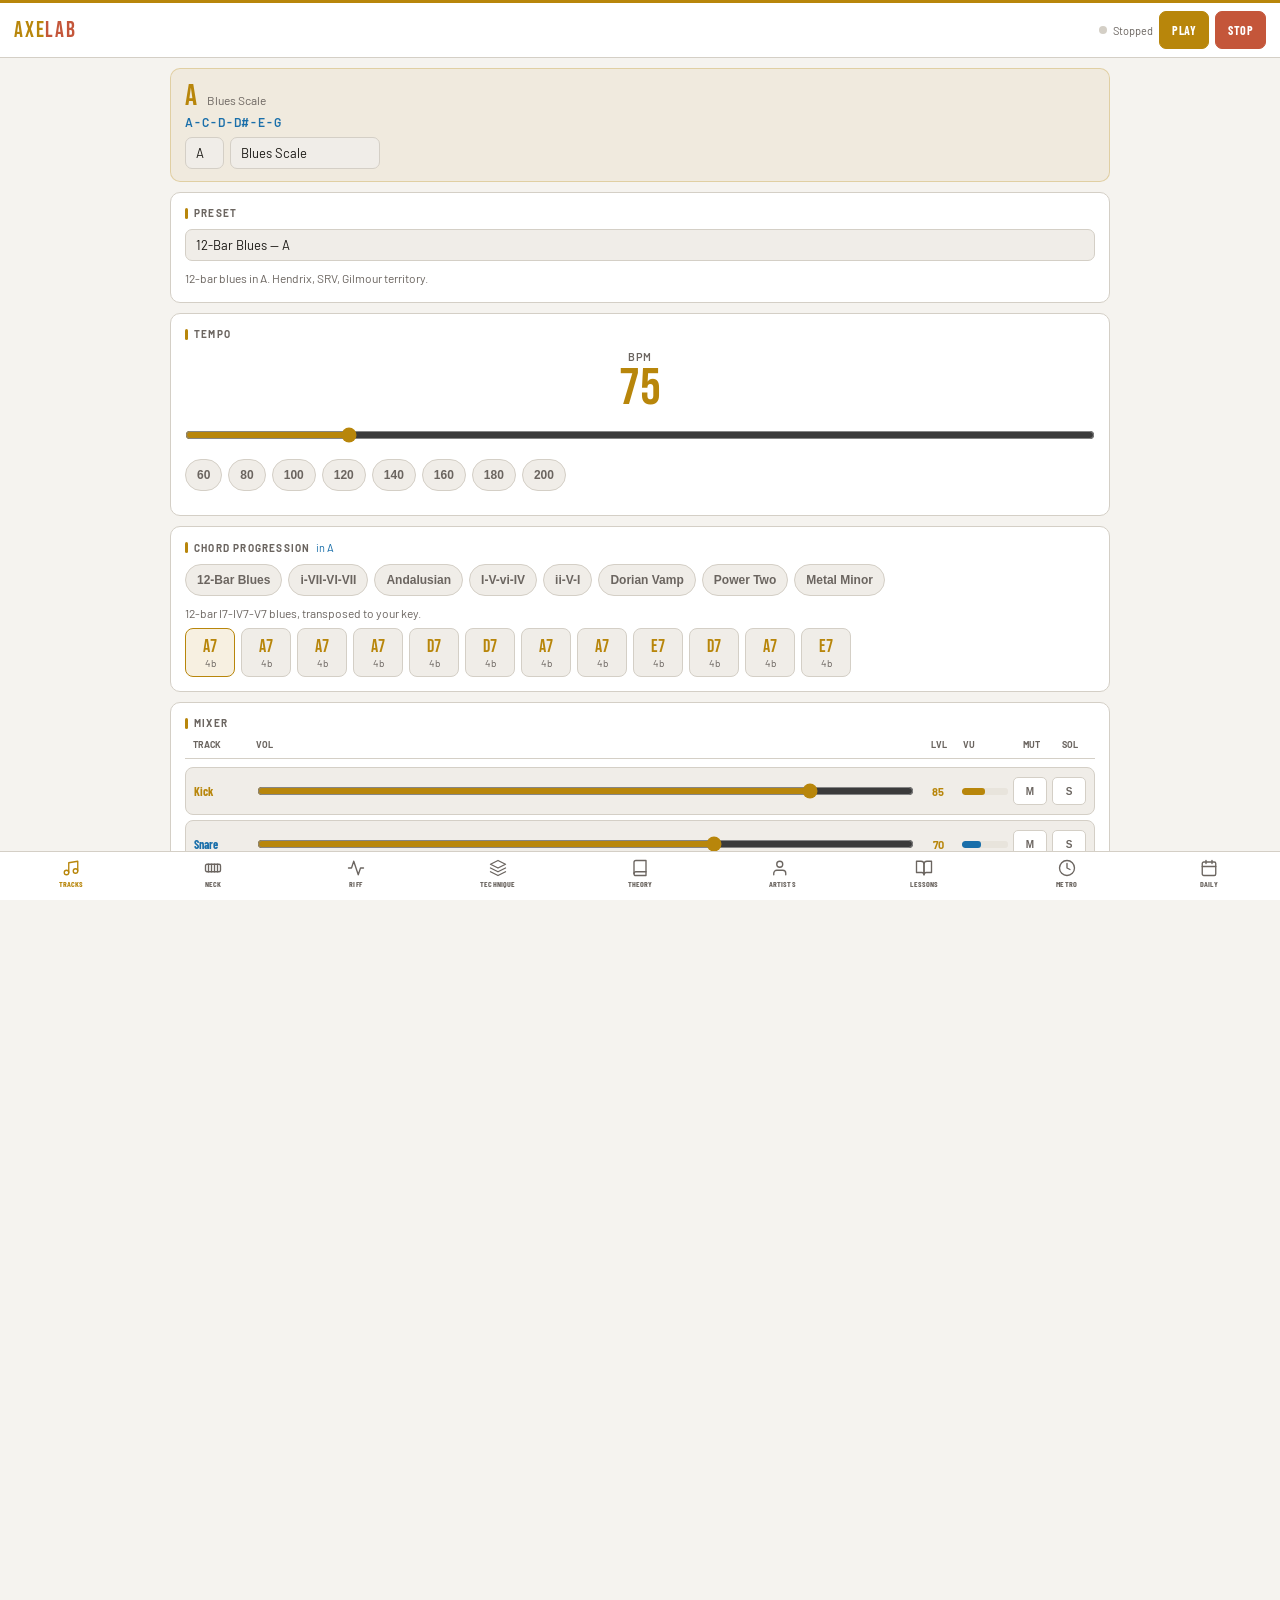
==== commit 4c85c22f: "Rename index (15).html to index.html" ====
--- a/index.html
+++ b/index.html
@@ -294,12 +294,37 @@
       <span><span style="display:inline-block;width:10px;height:10px;border-radius:50%;background:#6040a0;vertical-align:-1px"></span> Dark</span>
       <span><span style="display:inline-block;width:10px;height:10px;border-radius:50%;background:#2d7a4a;vertical-align:-1px"></span> Bright</span>
       <span><span style="display:inline-block;width:10px;height:10px;border-radius:50%;border:2px solid #1a1814;vertical-align:-1px"></span> Chord tone (live)</span>
+      <span><span style="display:inline-block;width:10px;height:10px;border-radius:50%;border:2px dashed #1a1814;vertical-align:-1px"></span> Riff note</span>
     </div>
   </div>
   <div class="card"><div class="ct">Scale in Tab (e to E)</div><div class="td" id="stab">&mdash;</div></div>
 </div>
 
 <!-- ═══ TECHNIQUE PANEL ═══ -->
+<div class="panel" id="panel-riff">
+  <div class="card">
+    <div class="ct">Riff Lab &mdash; Import &amp; Analyze</div>
+    <div style="font-size:12px;color:var(--muted);margin-bottom:8px;line-height:1.6">Paste standard tab (up to 6 lines, high e on top) or just type note names like <b>E G A Bb B D</b>. AXELAB finds every scale and key that fits over your riff.</div>
+    <textarea id="riffInput" placeholder="E|--0-3-5--0-3-6-5--   ...or note names: E G A Bb B D" style="width:100%;height:110px;background:var(--bg3);border:1px solid var(--border);border-radius:7px;padding:10px;font-family:'Courier New',monospace;font-size:16px;color:var(--text);resize:vertical;-webkit-appearance:none"></textarea>
+    <div class="row" style="margin-top:8px;gap:6px">
+      <button class="btn primary" onclick="analyzeRiff()">ANALYZE</button>
+      <button class="btn" onclick="loadRiffExample()">EXAMPLE</button>
+      <button class="btn" onclick="saveCurrentRiff()">SAVE</button>
+      <button class="btn danger" onclick="clearRiff()">CLEAR</button>
+    </div>
+    <div id="riffNotes" style="margin-top:10px"></div>
+  </div>
+  <div class="card" id="riffResultsCard" style="display:none">
+    <div class="ct">Scales That Fit Your Riff</div>
+    <div style="font-size:11px;color:var(--muted);margin-bottom:8px">Tap "View on Neck" to load a scale onto the fretboard &mdash; your riff notes show as dashed rings so you can see exactly where your riff lives inside each scale.</div>
+    <div id="riffResults"></div>
+  </div>
+  <div class="card">
+    <div class="ct">Saved Riffs</div>
+    <div id="savedRiffs" style="font-size:13px;color:var(--muted)">None saved yet.</div>
+  </div>
+</div>
+
 <div class="panel" id="panel-technique">
   <div style="font-size:12px;color:var(--muted);margin-bottom:10px">Tap any technique to expand full detail, drills, and tabs.</div>
   <div id="techl"></div>
@@ -430,6 +455,9 @@
   </button>
   <button class="ni" onclick="showPanel('fretboard',this)">
     <svg viewBox="0 0 24 24"><rect x="2" y="7" width="20" height="10" rx="2"/><line x1="6" y1="7" x2="6" y2="17"/><line x1="10" y1="7" x2="10" y2="17"/><line x1="14" y1="7" x2="14" y2="17"/><line x1="18" y1="7" x2="18" y2="17"/></svg>Neck
+  </button>
+  <button class="ni" onclick="showPanel('riff',this)">
+    <svg viewBox="0 0 24 24"><polyline points="22 12 18 12 15 21 9 3 6 12 2 12"/></svg>Riff
   </button>
   <button class="ni" onclick="showPanel('technique',this)">
     <svg viewBox="0 0 24 24"><path d="M12 2L2 7l10 5 10-5-10-5z"/><path d="M2 17l10 5 10-5"/><path d="M2 12l10 5 10-5"/></svg>Technique
@@ -599,6 +627,8 @@
 let tunerActive = false, tunerStream = null, tunerRafId = null, tunerAnalyser = null;
 let fbTrackerTimer = null, fbTrackerLastCI = -1;
 let currentProgName = 'blues12';
+let liveRiffTones = null;   // Set of pitch classes from imported riff
+let lastRiffParse = null;
 let followChords = true;
 let liveChordTones = null;   // Set of pitch classes for current chord during playback
 let currentRootIdx = 9;      // numeric pitch class of displayed scale root
@@ -626,7 +656,10 @@
   reverbWetGain = ac.createGain(); reverbWetGain.gain.value = 0.15;
   reverbDryGain = ac.createGain(); reverbDryGain.gain.value = 0.85;
   reverbConv.connect(reverbWetGain); reverbWetGain.connect(masterGain);
-  masterGain.connect(ac.destination);
+  const comp = ac.createDynamicsCompressor();
+  comp.threshold.value = -14; comp.knee.value = 10; comp.ratio.value = 5;
+  comp.attack.value = 0.004; comp.release.value = 0.12;
+  masterGain.connect(comp); comp.connect(ac.destination);
 }
 function playKick(t, v) {
   const ac = gAC(); const g = ac.createGain(); const o = ac.createOscillator();
@@ -662,21 +695,53 @@
 function playBass(t, midiNote, dur, vol) {
   const ac = gAC();
   const freq = 440 * Math.pow(2, (midiNote - 69) / 12);
-  const bv = vol * bassBoost;
+  // Gain staging: cap so we never clip (compressor catches peaks anyway)
+  const eff = Math.min(vol * Math.min(bassBoost, 2.5), 1.5);
+  const peak = eff * 0.5;
+  const SP = {
+    finger:  {att:0.010, rel:0.85, lpf:750,  q:0.7, h2:0.30, h3:0.10, saw:0.00, click:0.06},
+    pick:    {att:0.004, rel:0.80, lpf:1400, q:0.9, h2:0.45, h3:0.20, saw:0.18, click:0.16},
+    slap:    {att:0.002, rel:0.70, lpf:2000, q:1.2, h2:0.55, h3:0.30, saw:0.10, click:0.32},
+    upright: {att:0.020, rel:0.95, lpf:520,  q:0.5, h2:0.18, h3:0.05, saw:0.00, click:0.03},
+  };
+  const sp = SP[bassStyle] || SP.finger;
+  const mix = ac.createGain();
+  const lpf = ac.createBiquadFilter(); lpf.type = 'lowpass'; lpf.frequency.value = sp.lpf; lpf.Q.value = sp.q;
+  const env = ac.createGain();
+  env.gain.setValueAtTime(0, t);
+  env.gain.linearRampToValueAtTime(peak, t + sp.att);
+  env.gain.exponentialRampToValueAtTime(peak * 0.55, t + sp.att + 0.08);
+  env.gain.exponentialRampToValueAtTime(0.0001, t + dur * sp.rel);
+  // Fundamental (no sub-octave — that was the mud)
   const o1 = ac.createOscillator(); o1.type = 'sine'; o1.frequency.value = freq;
-  const o2 = ac.createOscillator(); o2.type = 'sine'; o2.frequency.value = freq * 0.5;
-  const o3 = ac.createOscillator(); o3.type = 'triangle'; o3.frequency.value = freq;
-  const g1 = ac.createGain(); g1.gain.value = 0.70;
-  const g2 = ac.createGain(); g2.gain.value = 0.20;
-  const g3 = ac.createGain(); g3.gain.value = 0.10;
-  const mg = ac.createGain();
-  const lpf = ac.createBiquadFilter(); lpf.type = 'lowpass'; lpf.frequency.value = 420; lpf.Q.value = 0.5;
-  mg.gain.setValueAtTime(0, t); mg.gain.linearRampToValueAtTime(bv, t + 0.015);
-  mg.gain.setValueAtTime(bv * 0.88, t + 0.06); mg.gain.exponentialRampToValueAtTime(0.0001, t + dur);
-  o1.connect(g1); o2.connect(g2); o3.connect(g3);
-  g1.connect(lpf); g2.connect(lpf); g3.connect(lpf); lpf.connect(mg); mg.connect(masterGain);
-  o1.start(t); o2.start(t); o3.start(t);
-  o1.stop(t + dur + 0.05); o2.stop(t + dur + 0.05); o3.stop(t + dur + 0.05);
+  const g1 = ac.createGain(); g1.gain.value = 0.85; o1.connect(g1); g1.connect(mix);
+  // 2nd harmonic = note definition
+  const o2 = ac.createOscillator(); o2.type = 'sine'; o2.frequency.value = freq * 2;
+  const g2 = ac.createGain(); g2.gain.value = sp.h2; o2.connect(g2); g2.connect(mix);
+  // 3rd harmonic = growl
+  const o3 = ac.createOscillator(); o3.type = 'sine'; o3.frequency.value = freq * 3;
+  const g3 = ac.createGain(); g3.gain.value = sp.h3; o3.connect(g3); g3.connect(mix);
+  // Saw blend for pick/slap edge
+  let o4 = null;
+  if (sp.saw > 0) {
+    o4 = ac.createOscillator(); o4.type = 'sawtooth'; o4.frequency.value = freq;
+    const g4 = ac.createGain(); g4.gain.value = sp.saw; o4.connect(g4); g4.connect(mix);
+  }
+  // Attack click = each note articulates clearly
+  if (sp.click > 0) {
+    const cl = ac.createOscillator(); cl.type = 'triangle';
+    cl.frequency.setValueAtTime(freq * 4, t);
+    cl.frequency.exponentialRampToValueAtTime(freq * 2, t + 0.03);
+    const cg = ac.createGain();
+    cg.gain.setValueAtTime(peak * sp.click, t);
+    cg.gain.exponentialRampToValueAtTime(0.0001, t + 0.045);
+    cl.connect(cg); cg.connect(masterGain);
+    cl.start(t); cl.stop(t + 0.05);
+  }
+  mix.connect(lpf); lpf.connect(env); env.connect(masterGain);
+  const stopT = t + dur + 0.05;
+  o1.start(t); o1.stop(stopT); o2.start(t); o2.stop(stopT); o3.start(t); o3.stop(stopT);
+  if (o4) { o4.start(t); o4.stop(stopT); }
 }
 function playRhythm(t, freqs, v) {
   const ac = gAC();
@@ -709,7 +774,7 @@
     if (bs > 0) {
       const root = ch.rootMidi;
       const midi = bs === 1 ? root : bs === 2 ? root + 7 : bs === 3 ? root + 12 : root + 2;
-      playBass(st, midi, dur * 1.8, vol('bass'));
+      playBass(st, midi, dur * 1.4, vol('bass'));
     }
   }
   if (act('rhythm')) {
@@ -1052,18 +1117,21 @@
       const y = fbSY[s];
       const tension = getTens(ni, currentRoot, currentMode);
       const isChordTone = liveChordTones && liveChordTones.has(ni);
+      const isRiffTone = liveRiffTones && liveRiffTones.has(ni);
       if (fbMode === 'all') {
         const r = inS ? 11 : 7;
         ctx.fillStyle = isR ? '#b8860b' : inS ? (TENS_COLOR[tension] || '#1a6faa') : '#8a7a60';
         ctx.beginPath(); ctx.arc(x, y, r, 0, Math.PI*2); ctx.fill();
         if (isChordTone) { ctx.strokeStyle = '#1a1814'; ctx.lineWidth = 2.2; ctx.beginPath(); ctx.arc(x, y, r + 2.5, 0, Math.PI*2); ctx.stroke(); }
+        if (isRiffTone) { ctx.save(); ctx.setLineDash([3,2.5]); ctx.strokeStyle = '#1a1814'; ctx.lineWidth = 1.8; ctx.beginPath(); ctx.arc(x, y, r + (isChordTone ? 5.5 : 2.5), 0, Math.PI*2); ctx.stroke(); ctx.restore(); }
         ctx.fillStyle = '#fff'; ctx.font = 'bold ' + (r <= 8 ? 8 : 9) + 'px Barlow,sans-serif'; ctx.textAlign = 'center';
         ctx.fillText(NOTES12[ni], x, y+3);
-      } else if (inS || isChordTone) {
+      } else if (inS || isChordTone || isRiffTone) {
         ctx.fillStyle = isR ? '#b8860b' : inS ? (TENS_COLOR[tension] || '#1a6faa') : '#8a7a60';
         ctx.beginPath(); ctx.arc(x, y, 11, 0, Math.PI*2); ctx.fill();
         if (isR) { ctx.strokeStyle = '#fff'; ctx.lineWidth = 1.8; ctx.beginPath(); ctx.arc(x, y, 13, 0, Math.PI*2); ctx.stroke(); }
         if (isChordTone) { ctx.strokeStyle = '#1a1814'; ctx.lineWidth = 2.2; ctx.beginPath(); ctx.arc(x, y, 14.5, 0, Math.PI*2); ctx.stroke(); }
+        if (isRiffTone) { ctx.save(); ctx.setLineDash([3,2.5]); ctx.strokeStyle = '#1a1814'; ctx.lineWidth = 1.8; ctx.beginPath(); ctx.arc(x, y, isChordTone ? 17.5 : 14.5, 0, Math.PI*2); ctx.stroke(); ctx.restore(); }
         ctx.fillStyle = '#fff'; ctx.font = 'bold 9px Barlow,sans-serif'; ctx.textAlign = 'center';
         const deg = getDeg(ni, currentRoot, currentMode);
         const lbl = fbMode === 'intervals' ? (deg || NOTES12[ni]) : NOTES12[ni];
@@ -1590,6 +1658,195 @@
 // ═══════════════════════════════════════════════════
 //  INIT
 // ═══════════════════════════════════════════════════
+// ═══════════════════════════════════════════════════
+//  RIFF LAB — parse, analyze, suggest scales
+// ═══════════════════════════════════════════════════
+const SHARP_TO_FLAT = {'A#':'Bb','D#':'Eb','G#':'Ab'};
+const OPEN_MIDI = [64,59,55,50,45,40]; // e B G D A E
+
+function parseRiff(text) {
+  const counts = {}; const midis = [];
+  let firstPC = null;
+  const rawLines = text.split('\n');
+  // Collect tab-looking lines
+  const tabLines = [];
+  rawLines.forEach(function(l) {
+    if (/[|]/.test(l) && /[-\d]/.test(l)) tabLines.push(l);
+  });
+  function addPC(pc, midi) {
+    counts[pc] = (counts[pc] || 0) + 1;
+    if (firstPC === null) firstPC = pc;
+    if (midi !== undefined) midis.push(midi);
+  }
+  if (tabLines.length >= 1) {
+    // Map lines to strings: prefix letters win; else positional if 6 lines
+    tabLines.forEach(function(l, idx) {
+      let si = -1;
+      const pm = l.match(/^\s*([eEBGDAbgda])\s*[|:]/);
+      if (pm) {
+        const c = pm[1];
+        if (c === 'e') si = 0;
+        else if (c === 'E') si = (idx <= tabLines.length / 2 - 1 && tabLines.length >= 5) ? 0 : 5;
+        else si = {B:1,b:1,G:2,g:2,D:3,d:3,A:4,a:4}[c];
+      } else if (tabLines.length === 6) {
+        si = idx;
+      }
+      if (si === undefined || si < 0 || si > 5) return;
+      const body = l.substring(l.indexOf('|') + 1);
+      const frets = body.match(/\d{1,2}/g) || [];
+      frets.forEach(function(f) {
+        const fr = parseInt(f, 10);
+        if (fr >= 0 && fr <= 24) {
+          const midi = OPEN_MIDI[si] + fr;
+          addPC(midi % 12, midi);
+        }
+      });
+    });
+  } else {
+    // Note-name mode
+    const tokens = text.split(/[\s,]+/);
+    tokens.forEach(function(tok) {
+      const m = tok.match(/^([A-Ga-g])([#b]?)$/);
+      if (!m) return;
+      let base = {C:0,D:2,E:4,F:5,G:7,A:9,B:11}[m[1].toUpperCase()];
+      if (m[2] === '#') base = (base + 1) % 12;
+      if (m[2] === 'b') base = (base + 11) % 12;
+      addPC(base);
+    });
+  }
+  const total = Object.values(counts).reduce(function(a,b){return a+b;}, 0);
+  if (total === 0) return null;
+  let mostCommon = null, mcCount = -1;
+  Object.keys(counts).forEach(function(pc) {
+    if (counts[pc] > mcCount) { mcCount = counts[pc]; mostCommon = +pc; }
+  });
+  const lowestPC = midis.length ? (Math.min.apply(null, midis) % 12) : null;
+  return { counts: counts, unique: Object.keys(counts).map(Number), total: total,
+           firstPC: firstPC, mostCommon: mostCommon, lowestPC: lowestPC };
+}
+
+function dispNote(pc) { const n = NOTES12[pc]; return SHARP_TO_FLAT[n] || n; }
+
+function analyzeRiff() {
+  const text = document.getElementById('riffInput').value;
+  const parsed = parseRiff(text);
+  const notesDiv = document.getElementById('riffNotes');
+  const resCard = document.getElementById('riffResultsCard');
+  const resDiv = document.getElementById('riffResults');
+  if (!parsed) {
+    notesDiv.innerHTML = '<span style="color:var(--red);font-size:13px">No notes detected. Paste tab lines or note names like: E G A Bb B D</span>';
+    resCard.style.display = 'none';
+    return;
+  }
+  lastRiffParse = parsed;
+  liveRiffTones = new Set(parsed.unique);
+  notesDiv.innerHTML = '<span style="font-size:10px;color:var(--muted);font-weight:700;letter-spacing:.08em">DETECTED NOTES ('+ parsed.total +' played, '+ parsed.unique.length +' unique)</span><br>'
+    + parsed.unique.map(function(pc) {
+        const hot = pc === parsed.mostCommon;
+        return '<span class="tag' + (hot ? ' sc' : '') + '" style="font-size:13px">' + dispNote(pc) + (hot ? ' \u2605' : '') + '</span>';
+      }).join('')
+    + '<div style="font-size:11px;color:var(--muted);margin-top:4px">\u2605 = most played note' + (parsed.lowestPC !== null ? ' &nbsp;|&nbsp; lowest note: <b>' + dispNote(parsed.lowestPC) + '</b> (likely root)' : '') + '</div>';
+  // Score every root x scale
+  const results = [];
+  for (let root = 0; root < 12; root++) {
+    Object.keys(ALL_SCALES_DATA).forEach(function(mode) {
+      const sc = ALL_SCALES_DATA[mode];
+      const scaleSet = new Set(sc.ivs.map(function(iv) { return (root + iv) % 12; }));
+      const missing = parsed.unique.filter(function(pc) { return !scaleSet.has(pc); });
+      if (missing.length > 1) return;
+      let score = missing.length === 0 ? 100 : 55;
+      score -= sc.ivs.length * 1.2;
+      if (root === parsed.mostCommon) score += 8;
+      if (parsed.lowestPC !== null && root === parsed.lowestPC) score += 10;
+      if (root === parsed.firstPC) score += 4;
+      results.push({ root: root, mode: mode, lbl: sc.lbl, missing: missing, score: score, size: sc.ivs.length });
+    });
+  }
+  results.sort(function(a,b) { return b.score - a.score; });
+  const top = results.slice(0, 12);
+  if (top.length === 0) {
+    resDiv.innerHTML = '<span style="color:var(--muted);font-size:13px">Very chromatic riff &mdash; no single scale contains it. Try analyzing a shorter section.</span>';
+    resCard.style.display = 'block';
+    return;
+  }
+  resDiv.innerHTML = top.map(function(r) {
+    const badge = r.missing.length === 0
+      ? '<span class="dbadge dbeg">PERFECT FIT</span>'
+      : '<span class="dbadge dint">1 outside: ' + dispNote(r.missing[0]) + '</span>';
+    return '<div style="display:flex;align-items:center;gap:8px;padding:9px 4px;border-bottom:1px solid var(--border);flex-wrap:wrap">'
+      + '<div style="flex:1;min-width:150px"><b style="color:var(--accent);font-size:14px">' + dispNote(r.root) + ' ' + r.lbl + '</b>'
+      + '<div style="font-size:11px;color:var(--muted)">' + r.size + ' notes</div></div>'
+      + badge
+      + '<button class="btn" style="padding:6px 10px;font-size:11px" onclick="viewRiffScale(' + r.root + ',\'' + r.mode + '\')">VIEW ON NECK</button>'
+      + '</div>';
+  }).join('');
+  resCard.style.display = 'block';
+  renderSavedRiffs();
+}
+
+function viewRiffScale(rootPC, mode) {
+  const rootName = dispNote(rootPC);
+  document.getElementById('keyRoot').value = rootName;
+  document.getElementById('keyMode').value = mode;
+  reharmonize();
+  if (lastRiffParse) liveRiffTones = new Set(lastRiffParse.unique);
+  const neckBtn = document.querySelectorAll('.ni')[1];
+  showPanel('fretboard', neckBtn);
+}
+
+function loadRiffExample() {
+  document.getElementById('riffInput').value = 'E|--0-3-5--0-3-6-5--0-3-5-3-0--';
+  analyzeRiff();
+}
+
+function clearRiff() {
+  document.getElementById('riffInput').value = '';
+  document.getElementById('riffNotes').innerHTML = '';
+  document.getElementById('riffResultsCard').style.display = 'none';
+  liveRiffTones = null; lastRiffParse = null;
+  if (document.getElementById('panel-fretboard').classList.contains('active')) drawFretboard();
+}
+
+// ── Saved riffs (localStorage, gracefully degrades) ──
+function riffStoreLoad() { try { return JSON.parse(localStorage.getItem('axelab_riffs') || '[]'); } catch(e) { return []; } }
+function riffStoreSave(arr) { try { localStorage.setItem('axelab_riffs', JSON.stringify(arr)); } catch(e) {} }
+function saveCurrentRiff() {
+  const text = document.getElementById('riffInput').value.trim();
+  if (!text) return;
+  let name = null;
+  try { name = prompt('Name this riff:', 'Riff ' + new Date().toLocaleDateString()); } catch(e) {}
+  if (!name) name = 'Riff ' + new Date().toLocaleTimeString();
+  const riffs = riffStoreLoad();
+  riffs.unshift({ name: name, text: text });
+  riffStoreSave(riffs.slice(0, 40));
+  renderSavedRiffs();
+}
+function loadSavedRiff(i) {
+  const riffs = riffStoreLoad();
+  if (!riffs[i]) return;
+  document.getElementById('riffInput').value = riffs[i].text;
+  analyzeRiff();
+}
+function deleteSavedRiff(i) {
+  const riffs = riffStoreLoad();
+  riffs.splice(i, 1);
+  riffStoreSave(riffs);
+  renderSavedRiffs();
+}
+function renderSavedRiffs() {
+  const riffs = riffStoreLoad();
+  const el = document.getElementById('savedRiffs');
+  if (!el) return;
+  if (riffs.length === 0) { el.innerHTML = 'None saved yet.'; return; }
+  el.innerHTML = riffs.map(function(r, i) {
+    return '<div style="display:flex;align-items:center;gap:8px;padding:7px 0;border-bottom:1px solid var(--border)">'
+      + '<span style="flex:1;font-weight:600;color:var(--text)">' + r.name + '</span>'
+      + '<button class="btn" style="padding:5px 9px;font-size:11px" onclick="loadSavedRiff(' + i + ')">LOAD</button>'
+      + '<button class="btn danger" style="padding:5px 9px;font-size:11px" onclick="deleteSavedRiff(' + i + ')">X</button>'
+      + '</div>';
+  }).join('');
+}
+
 window.addEventListener('load', function() {
   buildMixer();
   buildBeatGrid();
@@ -1607,6 +1864,7 @@
   reharmonize();
   document.getElementById('fbRootSel').value = document.getElementById('keyRoot').value;
   document.getElementById('fbModeSel').value = document.getElementById('keyMode').value;
+  renderSavedRiffs();
   setTimeout(drawFretboard, 150);
   window.addEventListener('resize', function() {
     if (document.getElementById('panel-fretboard').classList.contains('active')) drawFretboard();
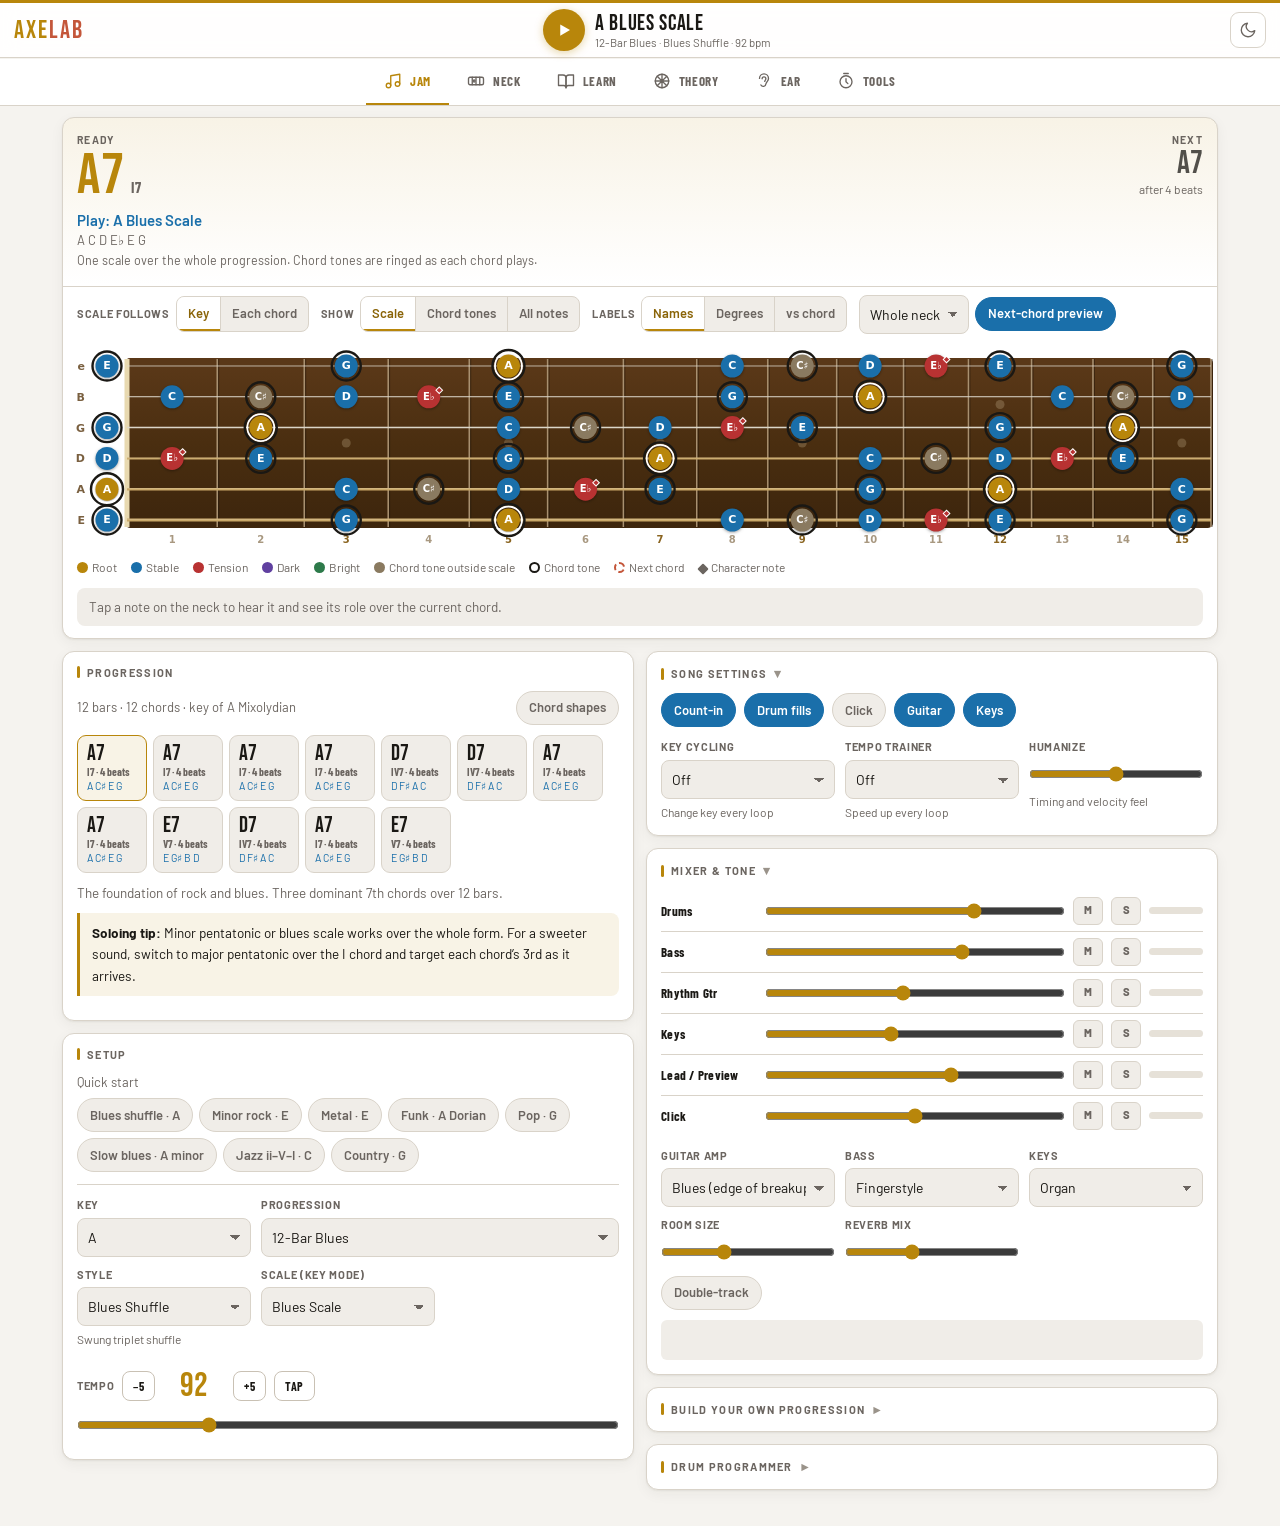
==== commit cb1c4d09: "Rebuild AXELAB: realistic band engine, chord-following fretboard, playable tab, expanded lessons - A" ====
--- a/index.html
+++ b/index.html
@@ -3,1874 +3,92 @@
 <head>
 <meta charset="UTF-8">
 <meta name="viewport" content="width=device-width, initial-scale=1.0, viewport-fit=cover">
+<meta name="description" content="AXELAB: guitar backing tracks, a live scale-following fretboard, playable tab, lessons, theory and ear training.">
 <meta name="apple-mobile-web-app-capable" content="yes">
+<meta name="mobile-web-app-capable" content="yes">
 <meta name="apple-mobile-web-app-status-bar-style" content="black-translucent">
 <meta name="apple-mobile-web-app-title" content="AXELAB">
 <meta name="theme-color" content="#b8860b">
+<link rel="manifest" href="manifest.json">
 <link rel="apple-touch-icon" href="icon-192.png">
-<title>AXELAB &mdash; Advanced Guitar Trainer</title>
+<link rel="icon" href="icon-192.png">
+<link rel="preconnect" href="https://fonts.googleapis.com">
+<link rel="preconnect" href="https://fonts.gstatic.com" crossorigin>
+<link rel="stylesheet" href="https://fonts.googleapis.com/css2?family=Bebas+Neue&family=Barlow:wght@400;500;600;700&family=Barlow+Condensed:wght@500;600;700&display=swap">
+<link rel="stylesheet" href="css/app.css">
+<title>AXELAB Guitar Lab</title>
+<script>
+  (function () { try { var t = JSON.parse(localStorage.getItem('axelab2.theme')); if (t === 'dark' || t === 'light') document.documentElement.setAttribute('data-theme', t); } catch (e) {} })();
+</script>
 </head>
 <body>
-<style>
-@import url('https://fonts.googleapis.com/css2?family=Bebas+Neue&family=Barlow:wght@400;500;600&family=Barlow+Condensed:wght@500;600;700&display=swap');
-*{box-sizing:border-box;margin:0;padding:0;-webkit-tap-highlight-color:transparent}
-:root{--bg:#f5f3ef;--bg2:#fff;--bg3:#f0ede8;--bg4:#e8e4dc;--accent:#b8860b;--accent2:#c4563a;--accent3:#1a6faa;--text:#1a1814;--muted:#6b6560;--border:#d4cfc6;--green:#2d7a4a;--red:#b83232;--purple:#6040a0;--safe-top:env(safe-area-inset-top,0px);--safe-bot:env(safe-area-inset-bottom,0px);}
-html,body{height:100%;overflow-x:hidden}
-body{background:var(--bg);color:var(--text);font-family:'Barlow',sans-serif;font-size:14px;padding-bottom:calc(64px + var(--safe-bot))}
-.bnav{position:fixed;bottom:0;left:0;right:0;background:var(--bg2);border-top:1.5px solid var(--border);display:flex;z-index:100;padding-bottom:var(--safe-bot)}
-.ni{flex:1;display:flex;flex-direction:column;align-items:center;padding:7px 1px 5px;cursor:pointer;gap:2px;border:none;background:none;color:var(--muted);font-family:'Barlow Condensed',sans-serif;font-size:8px;font-weight:700;text-transform:uppercase;min-height:48px;letter-spacing:.02em}
-.ni svg{width:18px;height:18px;stroke:currentColor;fill:none;stroke-width:1.8;stroke-linecap:round;stroke-linejoin:round}
-.ni.active{color:var(--accent)}.ni.active svg{stroke:var(--accent)}
-.panel{display:none;padding:10px 10px 0;max-width:960px;margin:0 auto}.panel.active{display:block}
-.hdr{background:var(--bg2);border-bottom:1px solid var(--border);border-top:3px solid var(--accent);padding:calc(8px + var(--safe-top)) 14px 8px;position:sticky;top:0;z-index:50;display:flex;align-items:center;justify-content:space-between;gap:8px;max-width:100%}
-.logo{font-family:'Bebas Neue',sans-serif;font-size:22px;color:var(--accent);letter-spacing:.08em;flex-shrink:0}.logo span{color:var(--accent2)}
-.sdot{width:8px;height:8px;border-radius:50%;background:var(--border)}.sdot.on{background:var(--green)}
-.hdr-right{display:flex;align-items:center;gap:6px;flex-wrap:wrap}
-.card{background:var(--bg2);border:1px solid var(--border);border-radius:10px;padding:14px;margin-bottom:10px}
-.ct{font-size:10px;font-weight:700;letter-spacing:.12em;color:var(--muted);text-transform:uppercase;margin-bottom:10px;display:flex;align-items:center;gap:6px}
-.ct::before{content:'';width:3px;height:11px;background:var(--accent);border-radius:2px;display:inline-block}
-.kbanner{background:rgba(184,134,11,.07);border:1.5px solid rgba(184,134,11,.28);border-radius:10px;padding:12px 14px;margin-bottom:10px}
-.km{display:flex;align-items:baseline;gap:10px;margin-bottom:4px}
-.kr{font-family:'Bebas Neue',sans-serif;font-size:30px;color:var(--accent);line-height:1}
-.kml{font-size:12px;color:var(--muted)}.kn{font-size:12px;color:var(--accent3);font-weight:600;margin-bottom:8px}
-.kctrl{display:flex;gap:6px;flex-wrap:wrap}
-select{background:var(--bg3);border:1px solid var(--border);color:var(--text);padding:7px 10px;border-radius:7px;font-size:13px;font-family:'Barlow',sans-serif;cursor:pointer;-webkit-appearance:none}
-input[type=range]{accent-color:var(--accent);cursor:pointer;width:100%;height:28px}
-input[type=text]{background:var(--bg3);border:1px solid var(--border);color:var(--text);padding:8px 12px;border-radius:7px;font-size:13px;font-family:'Barlow',sans-serif;width:100%}
-.btn{padding:8px 14px;border-radius:7px;border:1.5px solid var(--border);background:var(--bg2);color:var(--text);cursor:pointer;font-family:'Barlow Condensed',sans-serif;font-weight:700;font-size:13px;letter-spacing:.04em;transition:background .13s,color .13s;-webkit-appearance:none;min-height:38px}
-.btn.primary{background:var(--accent);color:#fff;border-color:var(--accent)}
-.btn.danger{background:var(--accent2);color:#fff;border-color:var(--accent2)}
-.pill{padding:5px 11px;border-radius:18px;border:1.5px solid var(--border);background:var(--bg3);color:var(--muted);font-size:12px;font-weight:600;cursor:pointer;white-space:nowrap;min-height:32px;-webkit-appearance:none;transition:background .13s,color .13s}
-.pill.on{background:var(--accent);color:#fff;border-color:var(--accent)}
-.pill.on2{background:var(--accent3);color:#fff;border-color:var(--accent3)}
-.pill.on3{background:var(--purple);color:#fff;border-color:var(--purple)}
-.pr{display:flex;flex-wrap:wrap;gap:6px;margin-bottom:10px}
-.row{display:flex;gap:8px;flex-wrap:wrap;align-items:center}
-.two-col{display:grid;grid-template-columns:1fr 1fr;gap:8px}
-@media(max-width:600px){.two-col{grid-template-columns:1fr}}
-.mxt{display:grid;grid-template-columns:58px 1fr 38px 46px 34px 34px;gap:5px;align-items:center;padding:9px 8px;border-radius:8px;background:var(--bg3);margin-bottom:5px;border:1px solid var(--border)}
-.tlbl{font-family:'Barlow Condensed',sans-serif;font-weight:700;font-size:12px}
-.vu{height:7px;background:var(--bg4);border-radius:3px;overflow:hidden}.vub{height:100%;border-radius:3px;transition:width .07s}
-.vn{font-size:11px;font-weight:700;color:var(--accent);text-align:center}
-.mbt{padding:4px 3px;border-radius:5px;border:1px solid var(--border);background:var(--bg2);color:var(--muted);cursor:pointer;font-size:10px;font-weight:700;text-align:center;min-height:28px;-webkit-appearance:none}
-.mbt.muted{background:var(--accent2);color:#fff;border-color:var(--accent2)}
-.mbt.solo{background:var(--accent3);color:#fff;border-color:var(--accent3)}
-.bgrid{display:flex;flex-direction:column;gap:5px}
-.brow{display:flex;align-items:center;gap:3px;overflow-x:auto;padding-bottom:2px}
-.blbl{min-width:44px;font-size:11px;font-weight:700;color:var(--muted);font-family:'Barlow Condensed',sans-serif;flex-shrink:0}
-.bc{width:28px;height:28px;border-radius:5px;background:var(--bg3);border:1.5px solid var(--border);cursor:pointer;flex-shrink:0;-webkit-appearance:none}
-.bc.on{background:var(--accent);border-color:var(--accent)}.bc.on2{background:var(--accent3);border-color:var(--accent3)}.bc.on3{background:var(--purple);border-color:var(--purple)}.bc.cur{outline:2px solid var(--text);outline-offset:1px}
-.bsep{width:5px;flex-shrink:0}
-.cbox{background:var(--bg3);border:1.5px solid var(--border);border-radius:8px;padding:7px 11px;text-align:center;min-width:50px}
-.cbox.cur{border-color:var(--accent);background:rgba(184,134,11,.12)}
-.cn{font-family:'Bebas Neue',sans-serif;font-size:18px;color:var(--accent)}.cs{font-size:10px;color:var(--muted)}
-.fbwrap{background:var(--bg2);border:1px solid var(--border);border-radius:10px;padding:12px;margin-bottom:10px}
-.fbc{width:100%;display:block;border-radius:6px;cursor:crosshair;touch-action:manipulation}
-.nib{background:var(--bg3);border:1px solid var(--border);border-radius:7px;padding:9px 14px;margin-top:8px;min-height:38px;font-size:13px;color:var(--muted);line-height:1.5}
-.nib b{color:var(--accent)}
-.td{font-family:'Courier New',monospace;font-size:11px;background:var(--bg3);border:1px solid var(--border);border-radius:7px;padding:10px 12px;white-space:pre;overflow-x:auto;line-height:1.9;color:var(--accent3);-webkit-overflow-scrolling:touch}
-.wcan{width:100%;height:42px;background:var(--bg3);border-radius:7px;display:block;border:1px solid var(--border)}
-.xcard{background:var(--bg3);border:1px solid var(--border);border-radius:10px;margin-bottom:8px;overflow:hidden}
-.xhead{padding:12px 14px;cursor:pointer;display:flex;align-items:center;gap:10px}
-.xbody{display:none;padding:0 14px 14px;border-top:1px solid var(--border)}
-.xcard.open .xbody{display:block}
-.xico{width:40px;height:40px;border-radius:7px;background:var(--accent);display:flex;align-items:center;justify-content:center;font-family:'Bebas Neue',sans-serif;font-size:17px;color:#fff;flex-shrink:0}
-.xname{font-family:'Bebas Neue',sans-serif;font-size:18px;color:var(--accent)}
-.xsub{font-size:11px;color:var(--muted);margin-top:1px}
-.xchev{margin-left:auto;color:var(--muted);font-size:16px;transition:transform .2s;flex-shrink:0}
-.xcard.open .xchev{transform:rotate(180deg)}
-.tag{display:inline-block;padding:2px 8px;border-radius:10px;font-size:11px;font-weight:600;margin:2px;border:1px solid var(--border);background:var(--bg4);color:var(--muted)}
-.tag.sc{background:rgba(26,111,170,.1);color:var(--accent3);border-color:rgba(26,111,170,.25)}
-.tag.tc{background:rgba(96,64,160,.1);color:var(--purple);border-color:rgba(96,64,160,.25)}
-.dbadge{display:inline-block;padding:2px 8px;border-radius:10px;font-size:11px;font-weight:700;margin-left:auto;flex-shrink:0}
-.dbeg{background:rgba(45,122,74,.15);color:var(--green)}.dint{background:rgba(184,134,11,.15);color:var(--accent)}.dadv{background:rgba(184,50,50,.15);color:var(--red)}
-.lbtn{display:block;width:100%;text-align:left;padding:10px 14px;border-radius:8px;border:1px solid var(--border);background:var(--bg3);color:var(--text);cursor:pointer;font-size:13px;font-weight:500;margin-bottom:5px;-webkit-appearance:none}
-.lbtn.active{background:var(--accent);color:#fff;border-color:var(--accent)}
-.lcont h2{font-family:'Bebas Neue',sans-serif;font-size:24px;color:var(--accent);margin-bottom:8px}
-.lcont h3{font-family:'Barlow Condensed',sans-serif;font-size:16px;font-weight:700;color:var(--accent3);margin-bottom:5px;margin-top:12px}
-.lcont p{font-size:13px;line-height:1.8;margin-bottom:8px}
-.lcont ul{padding-left:18px;margin-bottom:8px}.lcont li{font-size:13px;line-height:1.8;margin-bottom:4px}
-.lcont pre{background:var(--bg3);border:1px solid var(--border);border-radius:6px;padding:10px;font-family:'Courier New',monospace;font-size:11px;overflow-x:auto;margin-bottom:8px;line-height:1.9;color:var(--accent3)}
-.ptip{background:rgba(184,134,11,.08);border-left:3px solid var(--accent);border-radius:0 6px 6px 0;padding:9px 12px;font-size:12px;line-height:1.7;margin-bottom:8px}
-.dc{background:var(--bg2);border:2px solid var(--accent);border-radius:12px;padding:16px;margin-bottom:10px}
-.dtitle{font-family:'Bebas Neue',sans-serif;font-size:26px;color:var(--accent);margin-bottom:4px}
-.metro-bpm{font-family:'Bebas Neue',sans-serif;font-size:64px;color:var(--accent);line-height:1;text-align:center}
-.metro-beat{width:18px;height:18px;border-radius:50%;background:var(--bg4);border:2px solid var(--border);display:inline-block;transition:background .05s,border-color .05s}
-.metro-beat.lit{background:var(--accent);border-color:var(--accent)}
-.metro-beat.lit.accent{background:var(--accent2);border-color:var(--accent2)}
-.tuner-note{font-family:'Bebas Neue',sans-serif;font-size:72px;color:var(--accent);line-height:1;text-align:center}
-.tuner-bar{height:12px;background:var(--bg4);border-radius:6px;overflow:hidden;position:relative;margin:12px 0}
-.tuner-needle{position:absolute;top:0;height:100%;width:6px;background:var(--accent);border-radius:3px;transition:left .08s;left:50%}
-.tuner-str{padding:8px 12px;border-radius:7px;border:1px solid var(--border);background:var(--bg3);cursor:pointer;text-align:center;font-family:'Barlow Condensed',sans-serif;font-weight:700;font-size:15px;-webkit-appearance:none}
-.tuner-str.active{background:var(--accent);color:#fff;border-color:var(--accent)}
-.igrid{display:grid;grid-template-columns:repeat(3,1fr);gap:6px}
-.ic{background:var(--bg3);border:1px solid var(--border);border-radius:7px;padding:8px;text-align:center}
-.ilbl{font-size:10px;color:var(--muted);margin-bottom:2px}.ival{font-family:'Bebas Neue',sans-serif;font-size:16px;color:var(--accent3)}
-::-webkit-scrollbar{width:4px;height:4px}::-webkit-scrollbar-thumb{background:var(--border);border-radius:2px}
-</style>
-
-<div class="hdr">
+<header class="hdr">
   <div class="logo">AXE<span>LAB</span></div>
-  <div class="hdr-right">
-    <div class="sdot" id="sdot"></div>
-    <span style="font-size:11px;color:var(--muted)" id="stxt">Stopped</span>
-    <button class="btn primary" id="playBtn" onclick="togglePlay()" style="padding:6px 12px;font-size:12px">PLAY</button>
-    <button class="btn danger" onclick="stopAll()" style="padding:6px 12px;font-size:12px">STOP</button>
-  </div>
-</div>
-
-<!-- ═══ TRACKS PANEL ═══ -->
-<div class="panel active" id="panel-tracks">
-  <div id="npb" style="display:none;background:rgba(184,134,11,.08);border:1px solid rgba(184,134,11,.22);border-radius:8px;padding:10px 14px;justify-content:space-between;align-items:center;margin-bottom:10px">
-    <div><div style="font-size:10px;color:var(--muted);font-weight:700;letter-spacing:.08em;margin-bottom:2px">NOW PLAYING</div><span id="bbd" style="font-size:12px;color:var(--muted)">Bar 1</span></div>
-    <span id="cnd" style="font-family:'Bebas Neue',sans-serif;font-size:26px;color:var(--accent)"></span>
-  </div>
-  <div class="kbanner">
-    <div class="km"><span class="kr" id="kd">A</span><span class="kml" id="md">Blues Scale</span></div>
-    <div class="kn" id="kn">A - C - D - Eb - E - G</div>
-    <div class="kctrl">
-      <select id="keyRoot" onchange="reharmonize()">
-        <option>A</option><option>Bb</option><option>B</option><option>C</option><option>C#</option>
-        <option>D</option><option>Eb</option><option>E</option><option>F</option><option>F#</option>
-        <option>G</option><option>Ab</option>
-      </select>
-      <select id="keyMode" onchange="reharmonize()">
-        <option value="minor">Aeolian (Natural Minor)</option><option value="major">Ionian (Major)</option>
-        <option value="dorian">Dorian</option><option value="phrygian">Phrygian</option>
-        <option value="mixolydian">Mixolydian</option><option value="blues" selected>Blues Scale</option>
-        <option value="harmonic_minor">Harmonic Minor</option><option value="melodic_minor">Melodic Minor</option>
-        <option value="pentatonic_minor">Pentatonic Minor</option><option value="pentatonic_major">Pentatonic Major</option>
-        <option value="lydian">Lydian</option><option value="locrian">Locrian</option>
-        <option value="lydian_dominant">Lydian Dominant</option><option value="phrygian_dominant">Phrygian Dominant</option>
-        <option value="diminished_wh">Diminished (W-H)</option><option value="whole_tone">Whole Tone</option>
-        <option value="hungarian_minor">Hungarian Minor</option>
-      </select>
+  <div class="hdr-mid">
+    <button class="tp-btn" id="tpPlay" type="button" aria-label="Play backing track">
+      <svg viewBox="0 0 24 24" id="tpIcon"><path d="M7 4.5v15l13-7.5z"/></svg>
+    </button>
+    <div class="tp-info">
+      <div class="tp-chord" id="tpChord">A7</div>
+      <div class="tp-sub" id="tpSub">12-Bar Blues · 92 bpm</div>
     </div>
   </div>
-  <div class="card">
-    <div class="ct">Preset</div>
-    <select id="presetSel" onchange="loadPreset()" style="width:100%;margin-bottom:8px">
-      <option value="blues12">12-Bar Blues &mdash; A</option><option value="minor_rock">Minor Rock &mdash; Em</option>
-      <option value="thrash_e">Thrash Metal &mdash; E Phrygian</option><option value="funk_a">Funk Groove &mdash; A Dorian</option>
-      <option value="classic_g">Classic Rock &mdash; G Major</option><option value="penta_d">Pentatonic Jam &mdash; D Minor</option>
-      <option value="dorian_a">Dorian Groove &mdash; A</option><option value="phrygian_e">Phrygian Metal &mdash; E</option>
-      <option value="power_ballad">Power Ballad &mdash; C</option><option value="open_jam">Open Jam</option>
-    </select>
-    <div id="pinfo" style="font-size:12px;color:var(--muted);line-height:1.6"></div>
+  <div class="hdr-right">
+    <button class="icon-btn" id="themeBtn" type="button" aria-label="Toggle dark mode" title="Light / dark">
+      <svg viewBox="0 0 24 24"><path d="M21 12.8A9 9 0 1111.2 3a7 7 0 009.8 9.8z"/></svg>
+    </button>
   </div>
-  <div class="card">
-    <div class="ct">Tempo</div>
-    <div style="font-size:11px;color:var(--muted);text-align:center;font-weight:600;letter-spacing:.08em">BPM</div>
-    <div style="font-family:'Bebas Neue',sans-serif;font-size:52px;color:var(--accent);line-height:1;text-align:center" id="bpmd">75</div>
-    <input type="range" min="40" max="240" value="75" id="bpmSlider" step="1" oninput="setBpm(+this.value)" style="margin:6px 0 10px">
-    <div class="pr">
-      <button class="pill" onclick="setBpm(60)">60</button><button class="pill" onclick="setBpm(80)">80</button>
-      <button class="pill" onclick="setBpm(100)">100</button><button class="pill" onclick="setBpm(120)">120</button>
-      <button class="pill" onclick="setBpm(140)">140</button><button class="pill" onclick="setBpm(160)">160</button>
-      <button class="pill" onclick="setBpm(180)">180</button><button class="pill" onclick="setBpm(200)">200</button>
-    </div>
-  </div>
-  <div class="card">
-    <div class="ct">Chord Progression <span id="pkl" style="color:var(--accent3);font-size:11px;font-weight:400;text-transform:none;letter-spacing:0"></span></div>
-    <div class="pr" id="pp">
-      <button class="pill on" onclick="setProg('blues12',this)">12-Bar Blues</button>
-      <button class="pill" onclick="setProg('minor_rock',this)">i-VII-VI-VII</button>
-      <button class="pill" onclick="setProg('andalusian',this)">Andalusian</button>
-      <button class="pill" onclick="setProg('pop',this)">I-V-vi-IV</button>
-      <button class="pill" onclick="setProg('jazz',this)">ii-V-I</button>
-      <button class="pill" onclick="setProg('dorian_vamp',this)">Dorian Vamp</button>
-      <button class="pill" onclick="setProg('power_two',this)">Power Two</button>
-      <button class="pill" onclick="setProg('metal_minor',this)">Metal Minor</button>
-    </div>
-    <div id="pdesc" style="font-size:12px;color:var(--muted);margin-bottom:8px"></div>
-    <div style="display:flex;flex-wrap:wrap;gap:6px" id="cboxes"></div>
-  </div>
-  <div class="card">
-    <div class="ct">Mixer</div>
-    <div style="display:grid;grid-template-columns:58px 1fr 38px 46px 34px 34px;gap:5px;padding:0 8px 8px;border-bottom:1px solid var(--border);margin-bottom:8px">
-      <span style="font-size:9px;color:var(--muted);font-weight:700">TRACK</span>
-      <span style="font-size:9px;color:var(--muted);font-weight:700">VOL</span>
-      <span style="font-size:9px;color:var(--muted);font-weight:700;text-align:center">LVL</span>
-      <span style="font-size:9px;color:var(--muted);font-weight:700">VU</span>
-      <span style="font-size:9px;color:var(--muted);font-weight:700;text-align:center">MUT</span>
-      <span style="font-size:9px;color:var(--muted);font-weight:700;text-align:center">SOL</span>
-    </div>
-    <div id="mxr"></div>
-    <div style="display:flex;align-items:center;gap:8px;margin-top:10px;background:rgba(45,122,74,.07);border:1px solid rgba(45,122,74,.2);border-radius:8px;padding:9px 12px">
-      <span style="font-size:11px;color:var(--green);font-weight:700;min-width:76px">BASS STYLE</span>
-      <div id="panel-tracks-bstyle" style="display:flex;gap:5px;flex-wrap:wrap;flex:1">
-        <button class="pill on3" onclick="setBSty('finger',this)" style="font-size:11px">Finger</button>
-        <button class="pill" onclick="setBSty('pick',this)" style="font-size:11px">Pick</button>
-        <button class="pill" onclick="setBSty('slap',this)" style="font-size:11px">Slap</button>
-        <button class="pill" onclick="setBSty('upright',this)" style="font-size:11px">Upright</button>
-      </div>
-    </div>
-    <div style="display:flex;align-items:center;gap:8px;margin-top:6px">
-      <span style="font-size:11px;color:var(--green);font-weight:700;min-width:76px">BASS BOOST</span>
-      <input type="range" min="80" max="350" value="150" step="1" id="bbsl" oninput="bassBoost=+this.value/100;document.getElementById('bbv').textContent=this.value+'%'" style="flex:1;accent-color:var(--green)">
-      <span id="bbv" style="font-size:12px;color:var(--green);font-weight:700;min-width:40px">150%</span>
-    </div>
-  </div>
-  <div class="card">
-    <div class="ct">Bass Pattern</div>
-    <div class="pr" id="bpatBtns">
-      <button class="pill on" onclick="setBassPattern('root',this)" style="font-size:11px">Root</button>
-      <button class="pill" onclick="setBassPattern('walking',this)" style="font-size:11px">Walking</button>
-      <button class="pill" onclick="setBassPattern('octave',this)" style="font-size:11px">Octave</button>
-      <button class="pill" onclick="setBassPattern('fifths',this)" style="font-size:11px">+Fifth</button>
-      <button class="pill" onclick="setBassPattern('riff',this)" style="font-size:11px">Blues Riff</button>
-      <button class="pill" onclick="setBassPattern('metal',this)" style="font-size:11px">Gallop</button>
-      <button class="pill" onclick="setBassPattern('funk',this)" style="font-size:11px">Funk</button>
-      <button class="pill" onclick="setBassPattern('random',this)" style="font-size:11px">Randomize</button>
-    </div>
-    <div id="bpd" style="font-size:12px;color:var(--muted)"></div>
-  </div>
-  <div class="card">
-    <div class="ct">Beat Programmer</div>
-    <div class="pr" id="dpills">
-      <button class="pill on" onclick="loadDrumPattern('rock',this)">Rock</button>
-      <button class="pill" onclick="loadDrumPattern('blues',this)">Blues</button>
-      <button class="pill" onclick="loadDrumPattern('metal',this)">Metal</button>
-      <button class="pill" onclick="loadDrumPattern('funk',this)">Funk</button>
-      <button class="pill" onclick="loadDrumPattern('ballad',this)">Ballad</button>
-      <button class="pill" onclick="loadDrumPattern('thrash',this)">Thrash</button>
-      <button class="pill" onclick="loadDrumPattern('empty',this)">Empty</button>
-    </div>
-    <div class="bgrid" id="beatGrid"></div>
-  </div>
-  <div class="card">
-    <div class="ct">Reverb</div>
-    <div class="row" style="gap:8px;margin-bottom:5px">
-      <span style="font-size:11px;color:var(--muted);min-width:68px">Room Size</span>
-      <input type="range" min="0" max="100" value="25" id="rs" step="1" oninput="updateReverb()">
-      <span id="rsv" style="font-size:12px;color:var(--accent);min-width:28px">25%</span>
-    </div>
-    <div class="row" style="gap:8px">
-      <span style="font-size:11px;color:var(--muted);min-width:68px">Wet Mix</span>
-      <input type="range" min="0" max="80" value="15" id="rw" step="1" oninput="updateReverb()">
-      <span id="rwv" style="font-size:12px;color:var(--accent);min-width:28px">15%</span>
-    </div>
-  </div>
-  <div class="card" id="npc" style="display:none">
-    <div class="ct">Waveform</div>
-    <canvas id="wcan" class="wcan" height="42"></canvas>
-  </div>
-</div>
+</header>
 
-<!-- ═══ FRETBOARD PANEL ═══ -->
-<div class="panel" id="panel-fretboard">
-  <div class="fbwrap">
-    <div class="ct" style="margin-bottom:8px">Scale Fretboard &mdash; <span id="fblbl" style="color:var(--accent)">A Blues</span></div>
-    <div class="pr" style="margin-bottom:8px">
-      <select id="fbRootSel" onchange="fbKeyChanged()">
-        <option>A</option><option>Bb</option><option>B</option><option>C</option><option>C#</option>
-        <option>D</option><option>Eb</option><option>E</option><option>F</option><option>F#</option>
-        <option>G</option><option>Ab</option>
-      </select>
-      <select id="fbModeSel" onchange="fbKeyChanged()" style="flex:1;min-width:150px">
-        <option value="minor">Aeolian (Natural Minor)</option><option value="major">Ionian (Major)</option>
-        <option value="dorian">Dorian</option><option value="phrygian">Phrygian</option>
-        <option value="mixolydian">Mixolydian</option><option value="blues" selected>Blues Scale</option>
-        <option value="harmonic_minor">Harmonic Minor</option><option value="melodic_minor">Melodic Minor</option>
-        <option value="pentatonic_minor">Pentatonic Minor</option><option value="pentatonic_major">Pentatonic Major</option>
-        <option value="lydian">Lydian</option><option value="locrian">Locrian</option>
-        <option value="lydian_dominant">Lydian Dominant</option><option value="phrygian_dominant">Phrygian Dominant</option>
-        <option value="diminished_wh">Diminished (W-H)</option><option value="whole_tone">Whole Tone</option>
-        <option value="hungarian_minor">Hungarian Minor</option>
-      </select>
-    </div>
-    <div class="pr" style="margin-bottom:8px">
-      <button class="pill on" onclick="setFbMode('scale',this)">Scale Tones</button>
-      <button class="pill" onclick="setFbMode('intervals',this)">Intervals</button>
-      <button class="pill" onclick="setFbMode('all',this)">All Notes</button>
-      <button class="pill on2" id="followBtn" onclick="toggleFollow()">Follow Chords: ON</button>
-    </div>
-    <canvas id="fbCanvas" class="fbc"></canvas>
-    <div class="nib" id="nib">Tap any note to see its function, degree, and tension level.</div>
-    <div style="display:flex;flex-wrap:wrap;gap:10px;margin-top:8px;font-size:11px;color:var(--muted)">
-      <span><span style="display:inline-block;width:10px;height:10px;border-radius:50%;background:#b8860b;vertical-align:-1px"></span> Root</span>
-      <span><span style="display:inline-block;width:10px;height:10px;border-radius:50%;background:#1a6faa;vertical-align:-1px"></span> Stable</span>
-      <span><span style="display:inline-block;width:10px;height:10px;border-radius:50%;background:#b83232;vertical-align:-1px"></span> Tension</span>
-      <span><span style="display:inline-block;width:10px;height:10px;border-radius:50%;background:#6040a0;vertical-align:-1px"></span> Dark</span>
-      <span><span style="display:inline-block;width:10px;height:10px;border-radius:50%;background:#2d7a4a;vertical-align:-1px"></span> Bright</span>
-      <span><span style="display:inline-block;width:10px;height:10px;border-radius:50%;border:2px solid #1a1814;vertical-align:-1px"></span> Chord tone (live)</span>
-      <span><span style="display:inline-block;width:10px;height:10px;border-radius:50%;border:2px dashed #1a1814;vertical-align:-1px"></span> Riff note</span>
-    </div>
-  </div>
-  <div class="card"><div class="ct">Scale in Tab (e to E)</div><div class="td" id="stab">&mdash;</div></div>
-</div>
-
-<!-- ═══ TECHNIQUE PANEL ═══ -->
-<div class="panel" id="panel-riff">
-  <div class="card">
-    <div class="ct">Riff Lab &mdash; Import &amp; Analyze</div>
-    <div style="font-size:12px;color:var(--muted);margin-bottom:8px;line-height:1.6">Paste standard tab (up to 6 lines, high e on top) or just type note names like <b>E G A Bb B D</b>. AXELAB finds every scale and key that fits over your riff.</div>
-    <textarea id="riffInput" placeholder="E|--0-3-5--0-3-6-5--   ...or note names: E G A Bb B D" style="width:100%;height:110px;background:var(--bg3);border:1px solid var(--border);border-radius:7px;padding:10px;font-family:'Courier New',monospace;font-size:16px;color:var(--text);resize:vertical;-webkit-appearance:none"></textarea>
-    <div class="row" style="margin-top:8px;gap:6px">
-      <button class="btn primary" onclick="analyzeRiff()">ANALYZE</button>
-      <button class="btn" onclick="loadRiffExample()">EXAMPLE</button>
-      <button class="btn" onclick="saveCurrentRiff()">SAVE</button>
-      <button class="btn danger" onclick="clearRiff()">CLEAR</button>
-    </div>
-    <div id="riffNotes" style="margin-top:10px"></div>
-  </div>
-  <div class="card" id="riffResultsCard" style="display:none">
-    <div class="ct">Scales That Fit Your Riff</div>
-    <div style="font-size:11px;color:var(--muted);margin-bottom:8px">Tap "View on Neck" to load a scale onto the fretboard &mdash; your riff notes show as dashed rings so you can see exactly where your riff lives inside each scale.</div>
-    <div id="riffResults"></div>
-  </div>
-  <div class="card">
-    <div class="ct">Saved Riffs</div>
-    <div id="savedRiffs" style="font-size:13px;color:var(--muted)">None saved yet.</div>
-  </div>
-</div>
-
-<div class="panel" id="panel-technique">
-  <div style="font-size:12px;color:var(--muted);margin-bottom:10px">Tap any technique to expand full detail, drills, and tabs.</div>
-  <div id="techl"></div>
-</div>
-
-<!-- ═══ THEORY PANEL ═══ -->
-<div class="panel" id="panel-theory">
-  <div class="card"><div class="ct">Intervals Reference</div><div class="igrid" id="igrid"></div></div>
-  <div class="card">
-    <div class="ct">Chord Builder</div>
-    <div class="row" style="margin-bottom:10px;gap:8px">
-      <select id="chordRoot" onchange="buildChordDisplay()" style="width:70px">
-        <option>A</option><option>Bb</option><option>B</option><option>C</option><option>C#</option><option>D</option>
-        <option>Eb</option><option>E</option><option>F</option><option>F#</option><option>G</option><option>Ab</option>
-      </select>
-      <select id="chordType" onchange="buildChordDisplay()" style="flex:1">
-        <option>Major</option><option>Minor</option><option>Dominant 7</option><option>Major 7</option>
-        <option>Minor 7</option><option>Sus2</option><option>Sus4</option><option>Augmented</option>
-        <option>Diminished</option><option>Diminished 7</option><option>Add9</option><option>Power (5)</option>
-        <option>Minor add9</option><option>Half Dim 7</option>
-      </select>
-    </div>
-    <div id="chordResult" style="font-size:13px;color:var(--text)"></div>
-  </div>
-  <div class="card"><div class="ct">Mode Flavors</div><div id="mtbl" style="font-size:12px;line-height:2.2"></div></div>
-  <div class="card"><div class="ct">Diatonic Chords &mdash; <span id="dklbl" style="color:var(--accent)">A Major</span></div><div id="dchords" style="font-size:13px;line-height:2.2"></div></div>
-  <div class="card">
-    <div class="ct">Scale Comparison</div>
-    <div class="row" style="margin-bottom:8px;gap:8px">
-      <select id="scaleCompRoot" onchange="buildScaleCompare()" style="width:70px">
-        <option>A</option><option>E</option><option>D</option><option>G</option><option>C</option>
-      </select>
-    </div>
-    <div id="scaleCompare" style="font-size:12px;line-height:2"></div>
-  </div>
-</div>
-
-<!-- ═══ ARTISTS PANEL ═══ -->
-<div class="panel" id="panel-artists">
-  <div style="font-size:12px;color:var(--muted);margin-bottom:10px">Tap any artist to expand their full style guide, signature licks, and tabs.</div>
-  <div id="artl"></div>
-</div>
-
-<!-- ═══ LESSONS PANEL ═══ -->
-<div class="panel" id="panel-lessons">
-  <div id="lbtns" style="margin-bottom:10px"></div>
-  <div class="card"><div class="lcont" id="lcont"></div></div>
-</div>
-
-<!-- ═══ METRO / TUNER PANEL ═══ -->
-<div class="panel" id="panel-metro">
-  <div class="two-col">
-    <div class="card">
-      <div class="ct">Metronome</div>
-      <div class="metro-bpm" id="metroBpm">120</div>
-      <input type="range" min="20" max="300" value="120" id="metroSlider" oninput="setMetroBpm(+this.value)" style="margin:8px 0 12px">
-      <div class="row" style="gap:6px;flex-wrap:wrap;margin-bottom:12px">
-        <button class="btn" onclick="changeMetroBpm(-10)" style="padding:6px 10px;font-size:12px">-10</button>
-        <button class="btn" onclick="changeMetroBpm(-5)" style="padding:6px 10px;font-size:12px">-5</button>
-        <button class="btn" onclick="changeMetroBpm(-1)" style="padding:6px 10px;font-size:12px">-1</button>
-        <button class="btn" onclick="changeMetroBpm(1)" style="padding:6px 10px;font-size:12px">+1</button>
-        <button class="btn" onclick="changeMetroBpm(5)" style="padding:6px 10px;font-size:12px">+5</button>
-        <button class="btn" onclick="changeMetroBpm(10)" style="padding:6px 10px;font-size:12px">+10</button>
-      </div>
-      <div class="row" style="gap:8px;margin-bottom:12px">
-        <span style="font-size:11px;color:var(--muted)">Time sig:</span>
-        <select id="timeSig" onchange="setTimeSig(+this.value)" style="width:80px">
-          <option value="4">4/4</option><option value="3">3/4</option><option value="6">6/8</option>
-          <option value="5">5/4</option><option value="7">7/8</option><option value="2">2/4</option>
-        </select>
-      </div>
-      <div id="beatLights" style="display:flex;gap:8px;flex-wrap:wrap;margin-bottom:12px"></div>
-      <div class="row" style="gap:8px">
-        <button class="btn primary" id="metroBtn" onclick="toggleMetro()" style="flex:1">START</button>
-        <button class="btn" onclick="tapTempo()" style="flex:1">TAP TEMPO</button>
-      </div>
-    </div>
-    <div class="card">
-      <div class="ct">Tempo Guide</div>
-      <div id="tempoGuide" style="font-size:12px;line-height:2.2"></div>
-    </div>
-  </div>
-  <div class="card">
-    <div class="ct">Chromatic Tuner</div>
-    <div class="tuner-note" id="tunerNote">&mdash;</div>
-    <div class="tuner-bar"><div class="tuner-needle" id="tunerNeedle"></div></div>
-    <div style="font-size:13px;color:var(--muted);text-align:center;margin-bottom:12px" id="tunerCents">Enable mic to tune</div>
-    <div style="font-size:14px;font-weight:700;text-align:center;margin-bottom:12px;min-height:20px" id="tunerStatus"></div>
-    <div style="display:flex;gap:6px;flex-wrap:wrap;justify-content:center;margin-bottom:12px" id="tunerStrings"></div>
-    <div class="row" style="gap:8px;justify-content:center">
-      <button class="btn primary" id="tunerStartBtn" onclick="startTuner()">ENABLE MIC</button>
-      <button class="btn danger" onclick="stopTuner()">STOP</button>
-    </div>
-  </div>
-</div>
-
-<!-- ═══ DAILY PANEL ═══ -->
-<div class="panel" id="panel-daily">
-  <div class="dc">
-    <div class="dtitle" id="dtitle">Loading...</div>
-    <div style="font-size:13px;line-height:1.7;color:var(--text);margin-bottom:10px" id="ddesc"></div>
-    <div style="display:grid;grid-template-columns:1fr 1fr;gap:8px">
-      <div style="background:rgba(184,134,11,.08);border-radius:8px;padding:10px">
-        <div style="font-size:10px;color:var(--muted);font-weight:700;letter-spacing:.08em;margin-bottom:4px">SCALE</div>
-        <div id="dscale" style="font-size:13px;font-weight:600;color:var(--accent)"></div>
-      </div>
-      <div style="background:rgba(26,111,170,.08);border-radius:8px;padding:10px">
-        <div style="font-size:10px;color:var(--muted);font-weight:700;letter-spacing:.08em;margin-bottom:4px">TECHNIQUE</div>
-        <div id="dtech" style="font-size:13px;font-weight:600;color:var(--accent3)"></div>
-      </div>
-    </div>
-  </div>
-  <div class="card"><div class="ct">Today's Warm-Up Tab</div><div class="td" id="dtab"></div></div>
-  <div class="card">
-    <div class="ct">Practice Log</div>
-    <div class="row" style="margin-bottom:10px;gap:8px">
-      <input type="text" id="pnote" placeholder="Add practice note...">
-      <button class="btn primary" onclick="addLog()" style="padding:8px 14px;white-space:nowrap">LOG IT</button>
-    </div>
-    <div id="plog" style="font-size:13px;color:var(--muted);line-height:2.1"></div>
-  </div>
-</div>
-
-<!-- ═══ BOTTOM NAV ═══ -->
-<nav class="bnav">
-  <button class="ni active" onclick="showPanel('tracks',this)">
-    <svg viewBox="0 0 24 24"><path d="M9 18V5l12-2v13"/><circle cx="6" cy="18" r="3"/><circle cx="18" cy="16" r="3"/></svg>Tracks
+<nav class="nav" aria-label="Sections">
+  <button class="ni active" data-panel="jam" type="button">
+    <svg viewBox="0 0 24 24"><path d="M9 18V5l12-2v13"/><circle cx="6" cy="18" r="3"/><circle cx="18" cy="16" r="3"/></svg>Jam
   </button>
-  <button class="ni" onclick="showPanel('fretboard',this)">
-    <svg viewBox="0 0 24 24"><rect x="2" y="7" width="20" height="10" rx="2"/><line x1="6" y1="7" x2="6" y2="17"/><line x1="10" y1="7" x2="10" y2="17"/><line x1="14" y1="7" x2="14" y2="17"/><line x1="18" y1="7" x2="18" y2="17"/></svg>Neck
+  <button class="ni" data-panel="neck" type="button">
+    <svg viewBox="0 0 24 24"><rect x="2" y="7" width="20" height="10" rx="2"/><line x1="7" y1="7" x2="7" y2="17"/><line x1="12" y1="7" x2="12" y2="17"/><line x1="17" y1="7" x2="17" y2="17"/><circle cx="9.5" cy="12" r="1.3"/></svg>Neck
   </button>
-  <button class="ni" onclick="showPanel('riff',this)">
-    <svg viewBox="0 0 24 24"><polyline points="22 12 18 12 15 21 9 3 6 12 2 12"/></svg>Riff
+  <button class="ni" data-panel="learn" type="button">
+    <svg viewBox="0 0 24 24"><path d="M2 4h6a4 4 0 014 4v13a3 3 0 00-3-3H2z"/><path d="M22 4h-6a4 4 0 00-4 4v13a3 3 0 013-3h7z"/></svg>Learn
   </button>
-  <button class="ni" onclick="showPanel('technique',this)">
-    <svg viewBox="0 0 24 24"><path d="M12 2L2 7l10 5 10-5-10-5z"/><path d="M2 17l10 5 10-5"/><path d="M2 12l10 5 10-5"/></svg>Technique
+  <button class="ni" data-panel="theory" type="button">
+    <svg viewBox="0 0 24 24"><circle cx="12" cy="12" r="9"/><path d="M12 3v18M3 12h18M5.6 5.6l12.8 12.8M18.4 5.6L5.6 18.4"/></svg>Theory
   </button>
-  <button class="ni" onclick="showPanel('theory',this)">
-    <svg viewBox="0 0 24 24"><path d="M4 19.5A2.5 2.5 0 016.5 17H20"/><path d="M6.5 2H20v20H6.5A2.5 2.5 0 014 19.5v-15A2.5 2.5 0 016.5 2z"/></svg>Theory
+  <button class="ni" data-panel="ear" type="button">
+    <svg viewBox="0 0 24 24"><path d="M6 8.5a6 6 0 1112 0c0 3.5-3 4.5-3.5 7.5a3.5 3.5 0 01-6.6 1.3"/><path d="M9.5 9a2.5 2.5 0 015 0c0 1.5-1.5 2-1.5 3.5"/></svg>Ear
   </button>
-  <button class="ni" onclick="showPanel('artists',this)">
-    <svg viewBox="0 0 24 24"><path d="M17 21v-2a4 4 0 00-4-4H5a4 4 0 00-4 4v2"/><circle cx="9" cy="7" r="4"/></svg>Artists
-  </button>
-  <button class="ni" onclick="showPanel('lessons',this)">
-    <svg viewBox="0 0 24 24"><path d="M2 3h6a4 4 0 014 4v14a3 3 0 00-3-3H2z"/><path d="M22 3h-6a4 4 0 00-4 4v14a3 3 0 013-3h7z"/></svg>Lessons
-  </button>
-  <button class="ni" onclick="showPanel('metro',this)">
-    <svg viewBox="0 0 24 24"><circle cx="12" cy="12" r="10"/><polyline points="12 6 12 12 16 14"/></svg>Metro
-  </button>
-  <button class="ni" onclick="showPanel('daily',this)">
-    <svg viewBox="0 0 24 24"><rect x="3" y="4" width="18" height="18" rx="2"/><line x1="16" y1="2" x2="16" y2="6"/><line x1="8" y1="2" x2="8" y2="6"/><line x1="3" y1="10" x2="21" y2="10"/></svg>Daily
+  <button class="ni" data-panel="tools" type="button">
+    <svg viewBox="0 0 24 24"><circle cx="12" cy="13" r="8"/><path d="M12 9v4l2.5 2.5M9 2h6"/></svg>Tools
   </button>
 </nav>
 
-<script>
-const ALL_SCALES_DATA = {"minor": {"ivs": [0, 2, 3, 5, 7, 8, 10], "degs": ["1", "2", "b3", "4", "5", "b6", "b7"], "tens": ["R", "n", "n", "n", "n", "d", "n"], "lbl": "Aeolian (Natural Minor)"}, "major": {"ivs": [0, 2, 4, 5, 7, 9, 11], "degs": ["1", "2", "3", "4", "5", "6", "7"], "tens": ["R", "n", "n", "n", "n", "n", "n"], "lbl": "Ionian (Major)"}, "dorian": {"ivs": [0, 2, 3, 5, 7, 9, 10], "degs": ["1", "2", "b3", "4", "5", "6", "b7"], "tens": ["R", "n", "n", "n", "n", "b", "n"], "lbl": "Dorian"}, "phrygian": {"ivs": [0, 1, 3, 5, 7, 8, 10], "degs": ["1", "b2", "b3", "4", "5", "b6", "b7"], "tens": ["R", "t", "n", "n", "n", "d", "n"], "lbl": "Phrygian"}, "lydian": {"ivs": [0, 2, 4, 6, 7, 9, 11], "degs": ["1", "2", "3", "#4", "5", "6", "7"], "tens": ["R", "n", "n", "t", "n", "n", "n"], "lbl": "Lydian"}, "mixolydian": {"ivs": [0, 2, 4, 5, 7, 9, 10], "degs": ["1", "2", "3", "4", "5", "6", "b7"], "tens": ["R", "n", "n", "n", "n", "n", "n"], "lbl": "Mixolydian"}, "locrian": {"ivs": [0, 1, 3, 5, 6, 8, 10], "degs": ["1", "b2", "b3", "4", "b5", "b6", "b7"], "tens": ["R", "t", "n", "n", "t", "d", "n"], "lbl": "Locrian"}, "harmonic_minor": {"ivs": [0, 2, 3, 5, 7, 8, 11], "degs": ["1", "2", "b3", "4", "5", "b6", "7"], "tens": ["R", "n", "n", "n", "n", "d", "b"], "lbl": "Harmonic Minor"}, "melodic_minor": {"ivs": [0, 2, 3, 5, 7, 9, 11], "degs": ["1", "2", "b3", "4", "5", "6", "7"], "tens": ["R", "n", "n", "n", "n", "b", "b"], "lbl": "Melodic Minor"}, "pentatonic_minor": {"ivs": [0, 3, 5, 7, 10], "degs": ["1", "b3", "4", "5", "b7"], "tens": ["R", "n", "n", "n", "n"], "lbl": "Pentatonic Minor"}, "pentatonic_major": {"ivs": [0, 2, 4, 7, 9], "degs": ["1", "2", "3", "5", "6"], "tens": ["R", "n", "n", "n", "n"], "lbl": "Pentatonic Major"}, "blues": {"ivs": [0, 3, 5, 6, 7, 10], "degs": ["1", "b3", "4", "b5", "5", "b7"], "tens": ["R", "n", "n", "t", "n", "n"], "lbl": "Blues Scale"}, "lydian_dominant": {"ivs": [0, 2, 4, 6, 7, 9, 10], "degs": ["1", "2", "3", "#4", "5", "6", "b7"], "tens": ["R", "n", "n", "t", "n", "n", "n"], "lbl": "Lydian Dominant"}, "phrygian_dominant": {"ivs": [0, 1, 4, 5, 7, 8, 10], "degs": ["1", "b2", "3", "4", "5", "b6", "b7"], "tens": ["R", "t", "n", "n", "n", "d", "n"], "lbl": "Phrygian Dominant"}, "diminished_wh": {"ivs": [0, 2, 3, 5, 6, 8, 9, 11], "degs": ["1", "2", "b3", "4", "b5", "b6", "6", "7"], "tens": ["R", "n", "n", "n", "t", "d", "n", "b"], "lbl": "Diminished (W-H)"}, "whole_tone": {"ivs": [0, 2, 4, 6, 8, 10], "degs": ["1", "2", "3", "#4", "#5", "b7"], "tens": ["R", "n", "n", "t", "t", "n"], "lbl": "Whole Tone"}, "hungarian_minor": {"ivs": [0, 2, 3, 6, 7, 8, 11], "degs": ["1", "2", "b3", "#4", "5", "b6", "7"], "tens": ["R", "n", "n", "t", "n", "d", "b"], "lbl": "Hungarian Minor"}};
-const PROGRESSIONS_DATA = {"blues12": {"desc": "Classic 12-bar I-IV-V blues in A.", "chords": ["A7", "A7", "A7", "A7", "D7", "D7", "A7", "A7", "E7", "D7", "A7", "E7"], "beatsEach": 4}, "minor_rock": {"desc": "i-VII-VI-VII Aeolian rock.", "chords": ["Em", "D", "C", "D"], "beatsEach": 4}, "andalusian": {"desc": "Phrygian / Andalusian cadence.", "chords": ["Am", "G", "F", "E"], "beatsEach": 4}, "pop": {"desc": "I-V-vi-IV pop/rock.", "chords": ["C", "G", "Am", "F"], "beatsEach": 4}, "jazz": {"desc": "ii-V-I jazz turnaround in C.", "chords": ["Dm7", "G7", "Cmaj7", "Cmaj7"], "beatsEach": 4}, "dorian_vamp": {"desc": "Dorian two-chord vamp. RHCP/Santana.", "chords": ["Am7", "Bm7"], "beatsEach": 8}, "power_two": {"desc": "Two-chord power vamp.", "chords": ["E5", "D5"], "beatsEach": 4}, "metal_minor": {"desc": "Heavy metal minor loop.", "chords": ["Em", "D", "C", "D", "Em", "C", "D", "Em"], "beatsEach": 2}};
-const ARTISTS_DATA = [{"n": "Slash", "ico": "SL", "b": "Guns N' Roses", "st": "Blues hard rock", "key": "Bb / Eb minor", "sig": "The supreme pentatonic poet. Slash lives in the minor pentatonic box and makes it sing. His tone - Les Paul through a cranked Marshall - is one of the most recognizable in rock history. Wide, slow vibrato is his emotional signature. He adds chromatic b3 to 3 passing tones and Mixolydian b7 notes for bluesy-major color over rock progressions.", "scales": ["Pentatonic Minor", "Blues", "Aeolian", "Mixolydian"], "techs": ["Wide Vibrato", "Full-step Bends", "Legato Runs", "Chromatic Passing Tones"], "tips": ["Start every solo from the root on beat 1 - Slash almost always phrases to the downbeat.", "Add the b7 (Mixolydian) to your minor pentatonic for instant Slash flavor over major chords.", "Vibrato: push the string upward, release fully, repeat evenly. Width before speed.", "His slides and position shifts are invisible - practice smooth lateral movement."], "tabs": [{"lbl": "Minor pentatonic lick with chromatic approach", "tab": "e|--12b14~---12-10-12-10---8-10-8-7---|\nB|----------------------------------10-|\nG|-------------------------------------|\nD|-------------------------------------|\nA|-------------------------------------|\nE|-------------------------------------|"}, {"lbl": "Slash-style blues turnaround", "tab": "e|--10-13-10--12-10-12-10-8-10-8-7----|\nB|-------------------------------------|\nG|-------------------------------------|\nD|-------------------------------------|\nA|-------------------------------------|\nE|-------------------------------------|"}]}, {"n": "John Frusciante", "ico": "JF", "b": "RHCP", "st": "Funk rock / art rock", "key": "A Dorian", "sig": "The most musical rock guitarist of his generation. Frusciante treats guitar as a melodic voice in a conversation. Hendrix is his primary influence: the thumb-over-neck technique for bass note and chord combos, the rhythm-lead integration. Over minor chords he favors Dorian for its raised 6th brightness.", "scales": ["Pentatonic Minor", "A Dorian", "Major", "Lydian"], "techs": ["Thumb-over Neck", "Double Stops", "Legato", "Rhythm-Lead Integration"], "tips": ["Dorian secret: the major 6th (F# over Am) is the key note. Emphasize it over minor vamps.", "Thumb-over: rest thumb on 6th string to fret bass notes while fingers chord upper strings.", "Leave space. Frusciante plays 4 notes where others play 16. Each note is intentional.", "Practice playing melody and rhythm simultaneously - one guitar, two voices."], "tabs": [{"lbl": "Dorian vamp lick - A major 6th emphasis", "tab": "e|--5-7-5-7-4-5-4-5--5-7-5-4-5-7------|\nB|--5-7-8-7-5---------5-7-8-7-5--------|\nG|-------------------------------------|\nD|-------------------------------------|\nA|-------------------------------------|\nE|-------------------------------------|"}, {"lbl": "Californication-style melodic phrase", "tab": "e|--12--10-12-10-8-10--8-7-8-7-5------|\nB|----------------------------------7--|\nG|-------------------------------------|\nD|-------------------------------------|\nA|-------------------------------------|\nE|-------------------------------------|"}]}, {"n": "David Gilmour", "ico": "DG", "b": "Pink Floyd", "st": "Art rock / psychedelic", "key": "D minor / G Mixolydian", "sig": "The master of space. Gilmour genius is what he does NOT play. Every note is earned. He builds to climaxes over 16-bar arcs. The Comfortably Numb solo is widely considered the greatest in rock. Bends are wide (+2 semitones) and must be perfectly in tune before vibrato is applied.", "scales": ["Pentatonic Minor", "Blues", "Dorian", "Mixolydian"], "techs": ["Wide Bends +2 semitones", "Slow Controlled Vibrato", "Melodic Phrasing", "Sustain Control"], "tips": ["Bend to pitch BEFORE applying vibrato - never both simultaneously until accurate.", "Think in 4-bar phrases. Plan the climax before playing.", "The S-bend: bend up, hold, release, rebend. Gilmour signature.", "Dynamics: start phrases softly, crescendo to top note, decrescendo as it releases."], "tabs": [{"lbl": "Comfortably Numb 2nd solo opening phrase", "tab": "e|--20b22~~~~--20---17--20b22---17-----|\nB|-------------------------------------|\nG|-------------------------------------|\nD|-------------------------------------|\nA|-------------------------------------|\nE|-------------------------------------|"}, {"lbl": "Wide S-bend vibrato technique", "tab": "e|--15b17~~~~--15b17--15--15b17~~~~----|\nB|-------------------------------------|\nG|-------------------------------------|\nD|-------------------------------------|\nA|-------------------------------------|\nE|-------------------------------------|"}]}, {"n": "Jimi Hendrix", "ico": "JH", "b": "The Jimi Hendrix Experience", "st": "Blues rock / psychedelic", "key": "E minor / A blues", "sig": "The most revolutionary guitarist in rock history. Hendrix synthesized blues, R&B, jazz, and psychedelia into a completely original language. His thumb-over-neck technique allowed him to simultaneously play bass lines, rhythm, and lead. He mixed minor and major pentatonics, landing on the major 3rd for essential blues ambiguity.", "scales": ["Pentatonic Minor", "Blues Scale", "Mixolydian", "Chromatic Approach Notes"], "techs": ["Thumb-over Neck", "Chord-Melody Integration", "Whammy Bar Dives", "Double Stops"], "tips": ["The Hendrix chord (E7#9): x 7 6 7 8 x - learn it in all positions.", "Mix minor and major pentatonic over dominant 7 chords - the major 3rd creates blues tension.", "Chord-melody: on a static E7 vamp, alternate between chord stabs and single-note fills.", "Use your thumb to fret the bass note on low E while fingers handle upper strings."], "tabs": [{"lbl": "Purple Haze-style E Phrygian riff", "tab": "e|--0-3-0-3--0-3-0-3--0-3---0---------|\nB|--0-3-0-3--0-3-0-3--0-3---0---------|\nG|--1-3-1-3--1-3-1-3--1-3---1---------|\nD|--2---2----2---2----2-----2----------|\nA|--2---2----2---2----2-----2----------|\nE|--0---0----0---0----0-----0----------|"}, {"lbl": "E blues chromatic approach lick", "tab": "e|--5-8-5-8b9~--5-8-5-7--6-7----------|\nB|--5-8---------5-8------7-8-7-5------|\nG|-------------------------------------|\nD|-------------------------------------|\nA|-------------------------------------|\nE|-------------------------------------|"}]}, {"n": "Eddie Van Halen", "ico": "EV", "b": "Van Halen", "st": "Hard rock / virtuoso", "key": "E minor / D major", "sig": "The most influential electric guitarist after Hendrix. EVH singlehandedly changed what was considered possible on electric guitar. Two-hand tapping was his revolution. He also brought the brown sound - a warm harmonically rich tone from a hand-built amplifier. He used Dorian and Harmonic Minor for lead color.", "scales": ["Pentatonic Minor", "Dorian", "Harmonic Minor", "Chromatic"], "techs": ["Two-Hand Tapping", "Legato Runs", "Whammy Bar", "Rapid Alternate Picking"], "tips": ["Tapping: T = right-hand index finger. Press firmly and pull off toward the floor, not straight up.", "The tap note should be as loud as the hammered and pulled notes - equal volume throughout.", "EVH whammy: bar dips are expressive speech. Use them like a wah pedal.", "Approach speed through relaxation, not effort. If it tenses up, slow down 30%."], "tabs": [{"lbl": "Eruption-style two-hand tapping pattern", "tab": "e|--T12h8p5--T12h8p5--T15h8p5--T17h8p5--|\nB|--T12h8p5--T13h8p5--T15h10p7-----------|\nG|--T12h9p5--T14h9p5-----------------------|\n  T = right-hand tap. Pull off firmly downward."}, {"lbl": "Dorian legato run", "tab": "e|--14h15p14-12--14h15p14-12-14h15p14-|\nB|--12---------12-12-------------------|\nG|-------------------------------------|\nD|-------------------------------------|\nA|-------------------------------------|\nE|-------------------------------------|"}]}, {"n": "Kirk Hammett", "ico": "KH", "b": "Metallica", "st": "Thrash metal lead", "key": "E minor / A minor", "sig": "The definitive thrash metal lead guitarist. Hammett brought blues-derived pentatonic soloing to thrash metal, adding Harmonic Minor chromaticism for exotic tension. His wah pedal work is a rhythmic instrument. The Metallica formula: fast alternate-picked runs, melodic pentatonic phrases, fast sweep arpeggios at the climax.", "scales": ["Pentatonic Minor", "Blues Scale", "Harmonic Minor", "Phrygian Dominant"], "techs": ["Alternate Picking", "Wah Pedal Technique", "Legato Runs", "Sweep Arpeggios"], "tips": ["Wah: use manual wah on every other note of a solo run for instant Hammett feel.", "Harmonic Minor: the raised 7th (G# over Am) creates Spanish exotic tension.", "Practice pentatonic box 1 to box 2 transition - Hammett constantly crosses positions.", "Build solos in sections: fast intro run > melodic phrase > fast climax."], "tabs": [{"lbl": "One-style fast pentatonic run", "tab": "e|--12-15-12-14-12-14-12-10-12-10-9---|\nB|-------------------------------------|\nG|-------------------------------------|\nD|-------------------------------------|\nA|-------------------------------------|\nE|-------------------------------------|"}, {"lbl": "Master of Puppets-style E Phrygian riff", "tab": "e|-------------------------------------|\nB|-------------------------------------|\nG|-------------------------------------|\nD|-------------------------------------|\nA|--5-5-5-5-5-5-5-5-7-7-7-7-7-7-7-7--|\nE|--3-3-3-3-3-3-3-3-5-5-5-5-5-5-5-5--|"}]}, {"n": "Dimebag Darrell", "ico": "DD", "b": "Pantera", "st": "Groove / thrash metal", "key": "D minor Drop D", "sig": "The most influential metal guitarist of the 1990s. Dimebag combined precision thrash with groove sensibility. His squealy pinch harmonics are his trademark - achieved by letting the pick-hand thumb immediately contact the string after the pick. His vibrato was violent and wide.", "scales": ["Pentatonic Minor", "Blues Scale", "Harmonic Minor", "Chromatic Runs"], "techs": ["Pinch Harmonics", "Whammy Bar Dives", "Palm Muting", "Groove Riffing", "Wide Aggressive Vibrato"], "tips": ["Pinch harmonic: grip pick very close to its tip, then immediately brush string with your thumb.", "Dimebag vibrato is violent - push the string up toward the ceiling more aggressively than you think.", "Groove riffing: count the syncopations. The rhythm IS the riff. Practice at half speed first.", "The Dimebag bend: bend up a whole step, keep vibrato going, then release slowly."], "tabs": [{"lbl": "Walk-style groove riff - Drop D", "tab": "e|-------------------------------------|\nB|-------------------------------------|\nG|-------------------------------------|\nD|--0-0-0-0-0-0-0-0-5-4-3-2-----------|\nA|--0-0-0-0-0-0-0-0-5-4-3-2-----------|\nE|--0-0-0-0-0-0-0-0-3-2-1-0-----------|"}, {"lbl": "Pinch harmonic squeal exercise", "tab": "e|--7PH~~---5PH~~---9PH~~--------------|\nB|-------------------------------------|\nG|-------------------------------------|\nD|-------------------------------------|\nA|--5-------3-------7------------------|\nE|--5-------3-------7------------------| PH = Pinch Harmonic. High gain essential."}]}, {"n": "Dave Mustaine", "ico": "DM", "b": "Megadeth", "st": "Thrash / speed metal", "key": "E Phrygian", "sig": "The architect of technical thrash. Mustaine writes solos the way composers write melodic themes - they have memory, return to motifs, and develop. His riffing is the most complex in thrash: multi-voice, rhythmically displaced, harmonically sophisticated. He uses Harmonic Minor for classical darkness and Phrygian for aggressive Spanish flavor.", "scales": ["Harmonic Minor", "Phrygian", "Phrygian Dominant", "Pentatonic Minor"], "techs": ["Precise Alternate Picking", "Rhythmic Displacement", "Legato Runs", "Sweep Arpeggios"], "tips": ["Rhythmic displacement: shift the same riff by one 16th note to create a machine effect.", "Harmonic Minor: the augmented 2nd interval (b6 to 7) is the key sound.", "Phrygian riffing: the b2 (half step above root) creates the characteristic menace.", "Every downstroke and upstroke must sound identical in volume and tone."], "tabs": [{"lbl": "Peace Sells-style thrash riff", "tab": "e|-------------------------------------|\nB|-------------------------------------|\nG|-------------------------------------|\nD|--5-5-5-5-3-3-3-3-2-2-2-2-0----------|\nA|--5-5-5-5-3-3-3-3-2-2-2-2-0----------|\nE|--3-3-3-3-1-1-1-1-0-0-0-0------------|"}, {"lbl": "Phrygian b2 tension riff", "tab": "e|--0-0-1-0-3-0-1-0-0-0-1-0-3-5-------|\nB|-------------------------------------|\nG|-------------------------------------|\nD|-------------------------------------|\nA|-------------------------------------|\nE|--0-0-0-0-0-0-0-0-0-0-0-0-0---------|"}]}, {"n": "Jerry Cantrell", "ico": "JC", "b": "Alice in Chains", "st": "Grunge / dark metal", "key": "D minor Drop D", "sig": "The most underrated guitarist of the grunge era. Cantrell dark detuned riff writing is immediately recognizable - drop D tuning, open-string pedal points, and unusual scale choices including Lydian for an eerie suspended quality. His harmonized guitar lines in diatonic 3rds and 4ths define the AIC sound.", "scales": ["Pentatonic Minor", "Aeolian", "Lydian", "Drop D power chords"], "techs": ["Down Picking", "Diatonic Harmonization", "Drop D Riffing", "Open String Pedal Points"], "tips": ["Tune to drop D: detune the low E string one full step to D.", "Down-pick everything in the rhythm parts. That is how you build the endurance.", "The Lydian #4 creates the Cantrell floating dread sound over major-flavored riffs.", "Harmonize your own leads in diatonic 3rds - figure out the parallel diatonic line."], "tabs": [{"lbl": "Would-style down-picked Drop D riff", "tab": "e|-------------------------------------|\nB|-------------------------------------|\nG|-------------------------------------|\nD|--0-0-3-0-2-0-0-3-0-1-0-2-----------|\nA|--0-0-3-0-2-0-0-3-0-1-0-2-----------|\nE|--0-0-3-0-2-0-0-3-0-1-0-2-----------|"}, {"lbl": "Rooster-style clean arpeggio", "tab": "e|--0---2---0---2---0---2---0----------|\nB|--2---3---2---3---2---3---2----------|\nG|--2---2---2---2---2---2---2----------|\nD|--2---0---2---0---2---0---2----------|\nA|--0-------0-------0-------0----------|"}]}, {"n": "Jack White", "ico": "JW", "b": "The White Stripes", "st": "Blues rock / garage", "key": "Open A", "sig": "The most important blues-rock revivalist of the 2000s. White creates enormous sound using open tunings, capos, and clever right-hand technique. He plays in open tunings (Open A, Open G) and uses slide for entire songs. His playing is intentionally raw - he believes flaws are where humanity lives.", "scales": ["Blues Scale", "Pentatonic Minor", "Mixolydian"], "techs": ["Slide Guitar", "Open Tuning", "Bottleneck", "Raw Dynamic Range"], "tips": ["Tune to Open A: E A E A C# E (low to high).", "Slide guitar: glass slide on ring or pinky finger. Keep slide parallel to the frets.", "Vibrato with slide: rock side to side along string length, not toward ceiling.", "The White dynamic: whisper-quiet verses, wall-of-sound choruses."], "tabs": [{"lbl": "Seven Nation Army-style riff", "tab": "e|-------------------------------------|\nB|-------------------------------------|\nG|-------------------------------------|\nD|--7-7-10-7--5-3-2-3-2----------------|\nA|--7-7-10-7--5-3-2-3-2----------------|\nE|--5-5-8--5--3-1-0-1-0----------------|"}]}, {"n": "Jerry Garcia", "ico": "JG", "b": "Grateful Dead", "st": "Psychedelic / country jazz", "key": "G Mixolydian", "sig": "The father of exploratory rock improvisation. Garcia treated the guitar as a vehicle for real-time composition - every Dead show was different because Garcia was exploring, not reproducing. He loved the pedal steel guitar sound and emulated it with bends and Mixolydian over major chords. Jazz-inflected phrasing: space, question-answer phrases, motivic development.", "scales": ["Mixolydian", "Major", "Pentatonic Major", "Dorian"], "techs": ["Pentatonic Major Runs", "Pedal Steel Bends", "Question-Answer Phrasing", "Modal Improvisation"], "tips": ["Mixolydian = major scale with b7. Over G major, add F natural for instant Garcia flavor.", "Question-answer phrasing: play a phrase that rises (question), then answer with one that falls.", "Pentatonic major: 1-2-3-5-6. Much brighter and more melodic than minor pentatonic.", "Leave long rests between phrases. The silence defines the music as much as the notes."], "tabs": [{"lbl": "G Mixolydian melodic run", "tab": "e|--10-12-10-9-10-9-7-9-7-5-7-5------|\nB|--12-12-10-9-12-10-9-10-9-7-9-7----|\nG|-------------------------------------|\nD|-------------------------------------|\nA|-------------------------------------|\nE|-------------------------------------|"}]}, {"n": "Adam Jones", "ico": "AJ", "b": "Tool", "st": "Progressive metal", "key": "E Phrygian / Odd meters", "sig": "The most meticulous rhythm guitarist in progressive metal. Jones does not improvise - everything is composed, refined, and executed with precision. His odd-meter riffing (7/8, 5/4, 11/8) creates the signature Tool flow that sounds organic despite being mathematically complex. Dark modal colors define his harmonic world.", "scales": ["Phrygian", "Aeolian", "Lydian", "Chromatic"], "techs": ["Odd-Meter Riffing", "Open String Drones", "Down Picking", "Extreme Dynamics"], "tips": ["Count in odd meters by subdividing: 7/8 = groups of 3+4 or 4+3.", "Open string drone: fret a note on one string while the next open string rings as a pedal.", "Tool dynamics: near-silence verses, earth-crushing full-band choruses.", "Write riffs in groups of 7 or 5, then add one extra 16th note to displace the feel naturally."], "tabs": [{"lbl": "7/8 odd-meter riff (groups of 4+3)", "tab": "e|--0-0-0-0-2-3-2--0-0-0-0-2-3-5------|\nB|-------------------------------------|\nG|--0-0-0-0-2-3-2--0-0-0-0-2-3-5------|\nD|--0-0-0-0-2-3-2--0-0-0-0-2-3-5------|\nA|--0-0-0-0-2-3-2--0-0-0-0-2-3-5------|\nE|--0-0-0-0-0-0-0--0-0-0-0-0-0-0------|"}]}];
-const TECHS_DATA = [{"n": "Alternate Picking", "d": "int", "desc": "Strict down-up-down-up motion regardless of string changes. Every stroke sounds identical in volume and timing. Foundation of all speed and precision.", "why": "Without consistent alternate picking, your speed ceiling is low and timing will be uneven. This is the foundation every other advanced technique is built on.", "drills": ["Chromatic 1-2-3-4 on one string: 1 minute at 60 BPM strict D-U-D-U.", "Chromatic across all 6 strings ascending and descending. Start at 60 BPM, build to 120 over weeks.", "Pentatonic scale box 1, strict alternate picking. Record yourself to hear timing issues.", "String-skip: pick strings 1, 3, 5 in sequence - requires jumping the pick cleanly."], "tabs": [{"lbl": "Chromatic 1-2-3-4 all strings (D-U-D-U)", "tab": "e|--1-2-3-4-1-2-3-4--|\nB|--1-2-3-4-1-2-3-4--|\nG|--1-2-3-4-1-2-3-4--|\nD|--1-2-3-4-1-2-3-4--|\nA|--1-2-3-4-1-2-3-4--|\nE|--1-2-3-4-1-2-3-4--|"}]}, {"n": "Legato", "d": "int", "desc": "Smooth connected playing using hammer-ons and pull-offs. You pick as little as possible - the left hand generates notes by striking down onto frets or pulling off toward the floor.", "why": "Legato allows fast passages without the right hand becoming a bottleneck. Creates smoother tone than heavy picking. Frusciante, Satriani, and Holdsworth built entire styles around it.", "drills": ["Hammer-on strength: fret 5th fret, hammer 7th - hammered note must be equally loud.", "Pull-off: fret both 7th and 5th fret simultaneously, pull 7th finger toward the floor.", "3-note-per-string scale: pick first note on each string, hammer second, hammer third.", "Legato run: fret 5-7-8 on every string going up, picking only once per string."], "tabs": [{"lbl": "3-note-per-string A minor legato run", "tab": "e|--5h7h8--5h7h8--5h7h8--|\nB|--5h7h8--5h7h8----------|\nG|--4h5h7--4h5h7----------|\nD|--5h7h8-----------------|\nA|--5h7h8-----------------|\nE|--5h7h8-----------------|\n  pick first note on each string only"}]}, {"n": "Vibrato", "d": "beg", "desc": "Vibrato is your voice on the guitar. Continuous oscillation of pitch - created by rhythmically bending the string. Slow/wide = Gilmour. Fast/narrow = EVH. This is what separates players.", "why": "A note without vibrato is lifeless. Vibrato is what separates a solo that moves people from one that merely impresses. Practice this every single day.", "drills": ["Fret the 12th fret B string. Apply even upward pressure rhythmically at 60 BPM.", "Increase to two oscillations per beat. Maintain the same width.", "Width control: practice going from subtle (half-step) to wide (full step) on command.", "Match vibrato to a recording: put on Comfortably Numb and match Gilmour exactly."], "tabs": [{"lbl": "Wide vibrato on sustained bends (Gilmour style)", "tab": "e|--15b17~~~~--15b17~~~~--15b17~~~~---|\nB|--12b14~~~~--12b14~~~~--------------|\nG|------------------------------------|\n  Bend first, then apply vibrato after pitch stabilizes"}]}, {"n": "String Bends", "d": "beg", "desc": "A string bend raises pitch by pushing or pulling the string across the fretboard. Half step = 1 fret. Whole step = 2 frets. Accuracy is everything. Use multiple fingers behind the bending finger for leverage.", "why": "Bends are the primary expressive tool of blues-rock guitar. Without accurate bends your solos will sound out of tune. With them, you can make the guitar cry, scream, and sing.", "drills": ["Bend the 9th fret G string with ring finger (index and middle behind). Push toward ceiling until it matches pitch of 11th fret. VERIFY with the 11th fret first.", "Pre-bend: bend to pitch WITHOUT picking, then pick the bent note, then release slowly.", "Bend-and-hold: bend to pitch, hold, pick adjacent string, hold, release.", "Unison bend: 7th fret B string + 9th fret G string. Bend G string until both match pitch."], "tabs": [{"lbl": "Whole step bend and release", "tab": "e|--9b11~~~~--9b11r9--7b9~~~~----------|\nB|------------------------------------9|\nG|-------------------------------------|"}]}, {"n": "Two-Hand Tapping", "d": "adv", "desc": "The right-hand index or middle finger taps a note on the fretboard while the left hand hammers and pulls off below it. Creates rapid intervallic lines impossible with one hand. EVH pioneered it.", "why": "Tapping allows huge interval jumps within a fluid legato texture. A tap + pull-off + hammer-on covers 3 notes with no picking, enabling speeds and intervals otherwise unavailable.", "drills": ["Basic: tap 12th fret e string with right index, pull off to 8th fret, hammer 5th fret.", "The pull-off MUST sound as loud as the tap. Practice the pull-off angle - pull toward the floor.", "Move the tap note across strings while the left hand stays in position.", "Add a second tap note: T1-h-p-T2-p where T2 is a different fret."], "tabs": [{"lbl": "Classic EVH 3-note tapping pattern", "tab": "e|--T12h8p5--T12h8p5--T15h8p5--T17h8p5--|\nB|--T12h8p5--T13h8p5--T15h10p7-----------|\nG|--T12h9p5--T14h9p5-----------------------|\n  T = right-hand tap. Pull off firmly downward."}]}, {"n": "Sweep Picking", "d": "adv", "desc": "One continuous pick stroke across multiple strings following arpeggio shapes. Think of the pick like a paintbrush - one long fluid stroke, not individual picks. Each note must mute immediately as the next is sounded.", "why": "Sweep picking allows fluid arpeggio runs across the full fretboard impossible with alternate picking at speed. Defining technique of neo-classical and prog metal leads.", "drills": ["Start with 3-string A minor arpeggio at 50 BPM. One pick stroke down, one up.", "Practice muting: each finger should lift OFF the fret as soon as the pick has passed that string.", "Slow-motion first: 30 BPM, listening for any unwanted ringing between notes.", "5-string sweep: add the root on the A string at bottom and high e at top of the shape."], "tabs": [{"lbl": "Am 3-string sweep arpeggio", "tab": "e|--12----------12--|\nB|----13------13----|\nG|------12--12------|\n  One sweep stroke per direction. Roll fingers, no ringing."}]}, {"n": "Palm Muting", "d": "beg", "desc": "The pick-hand palm edge rests lightly on the strings right at the bridge saddles. This shortens string vibration, creating a muffled percussive chugga sound. Essential for metal rhythm work.", "why": "Palm muting creates the percussive chunk of heavy metal riffing. Without it, power chords are just chords. With it, they become rhythmic weapons. Also creates dynamic contrast.", "drills": ["Open low E string, palm muted, 8th notes at 80 BPM. Focus on consistency.", "Alternate: 4 muted notes then 4 open notes, cycling. Feel the dynamic contrast.", "Power chord riff with intermittent palm muting: mute verses, open chorus.", "Vary palm placement: tight (saddle) for heavy mute, loose (2cm from saddle) for subtle mute."], "tabs": [{"lbl": "Palm-muted 16th note groove (low E)", "tab": "e|-------------------------------------|\nB|-------------------------------------|\nG|-------------------------------------|\nD|-------------------------------------|\nA|-------------------------------------|\nE|--0-0-0-0-0-0-0-0-3-3-5-5-0-0-0-0--|\n  PM: . . . . . . . . . . . . . . . ."}]}, {"n": "Pinch Harmonics", "d": "adv", "desc": "After the pick makes contact with the string, the edge of the pick-hand thumb immediately grazes the string - causing the string to produce a high-pitched harmonic overtone, the classic squeal.", "why": "Pinch harmonics are the defining sound of Dimebag Darrell and Zakk Wylde. Over high-gain, they create expressive pitch-screams no other technique can replicate.", "drills": ["Hold the pick very close to its tip - barely a millimeter should extend past your thumb.", "After picking the string, immediately brush it with the thumb outer edge.", "Start on the low E, 7th fret, high gain. Experiment with pick contact position along the string length.", "Different contact points = different harmonic pitches. Sweet spots at 1/4, 1/2, and 3/4 of string length."], "tabs": [{"lbl": "Pinch harmonic squeals over power chords", "tab": "e|--7PH~~---7PH~~---5PH~~---9PH~~----|\nD|--5-------5-------3-------7---------|\nA|--5-------5-------3-------7---------|\nE|--5-------5-------3-------7---------|\n  PH = Pinch Harmonic. High gain essential."}]}, {"n": "Down Picking", "d": "int", "desc": "Every note struck with a downstroke - no upstrokes. Foundation of Metallica, Alice in Chains, and thrash rhythm guitar. Creates a more aggressive punchy attack than alternate picking.", "why": "Down picking at speed is brutally demanding but creates a sound impossible to replicate with alternate picking. The staccato attack of all downstrokes gives thrash its churn.", "drills": ["Low E string, open, 60 BPM, 8th notes. All downstrokes. Focus on relaxed wrist.", "5 minutes per day, increasing 5 BPM per week. This is an endurance sport.", "Palm-muted 16th notes at 80 BPM - start here for thrash rhythm.", "Power chord riff at tempo. James Hetfield uses pure wrist rotation - study his technique."], "tabs": [{"lbl": "Thrash 16th note down-picking exercise", "tab": "e|-------------------------------------|\nG|--5-5-5-5-5-5-5-5-5-5-5-5-5-5-5-5--|\nD|--5-5-5-5-5-5-5-5-5-5-5-5-5-5-5-5--|\nA|--3-3-3-3-3-3-3-3-3-3-3-3-3-3-3-3--|\nE|-------------------------------------|\n  ALL DOWNSTROKES. Palm mute throughout."}]}, {"n": "Speed Building", "d": "adv", "desc": "Speed is a byproduct - it emerges naturally from accuracy, relaxation, and correct technique. You cannot practice your way to speed through brute repetition at high tempos.", "why": "Most players plateau because they practice too fast, too tense, too long. Understanding neuromuscular learning allows you to build speed systematically and sustainably.", "drills": ["BASELINE: Find the tempo where you play perfectly 3 times in a row without errors. That is your true current speed.", "3x RULE: Only increase the metronome 5 BPM when you nail it perfectly 3 consecutive times.", "TENSION CHECK: Every 10 minutes, scan fingers, wrist, forearm, shoulder. Release completely before continuing.", "SLOW-MOTION: Practice at 40% of target speed with perfect form. Neural pathways form at slow speeds too."], "tabs": [{"lbl": "Speed-building chromatic - start slow then build", "tab": "e|--1-2-3-4--1-2-3-4--|\nB|--1-2-3-4--1-2-3-4--|\nG|--1-2-3-4--1-2-3-4--|\nD|--1-2-3-4--1-2-3-4--|\nA|--1-2-3-4--1-2-3-4--|\nE|--1-2-3-4--1-2-3-4--|\n  60 BPM to 120 BPM over weeks"}]}, {"n": "Hammer-ons and Pull-offs", "d": "beg", "desc": "Hammer-ons: fret a note, then drive another finger onto a higher fret without picking. Pull-offs: fret two notes, pull the lower finger off toward the floor to sound the lower note without picking.", "why": "These are the building blocks of legato technique and essential for smooth, flowing phrases. Every advanced technique uses these as building blocks.", "drills": ["1-2, 1-3, 1-4 hammer-on patterns on every string.", "4-2, 4-1, 3-1 pull-off patterns. Combine with hammer-ons for legato.", "Trill: rapidly alternate hammer-on and pull-off between two frets for endurance.", "5h7p5h7p5h7 trill on each string - builds left-hand strength."], "tabs": [{"lbl": "Hammer-on and pull-off combination", "tab": "e|--5h7p5h7p5--5h8p5h8p5--|\nB|--5h7p5h7p5--5h8p5h8p5--|\nG|--4h5p4h5p4--4h7p4h7p4--|\nD|--5h7p5h7p5--5h8p5h8p5--|"}]}];
-const DAILY_DATA = [{"t": "PENTATONIC EXPLORER", "d": "Learn all 5 box positions of E minor pentatonic. Connect each box to the next across the entire neck. Focus on smooth position shifts.", "sc": "E Minor Pentatonic", "tc": "Legato + Alt Picking", "tab": "e|--12-15--12-15--14-17--|--14-17--12-15--12-15--|\nB|--12-15--12-15--13-15--|--13-15--12-15--12-15--|\nG|--12-14--12-14--12-14--|\nD|--12-14--12-14--12-14--|\nA|--12-14--12-14--12-14--|\nE|--12-15--12-15--14-17--|"}, {"t": "GILMOUR TONE DAY", "d": "Play slowly. Every note counts. Bends must be in tune before vibrato. 30 minutes of slow, intentional playing. Silence between phrases.", "sc": "D Minor Pentatonic", "tc": "Bends + Vibrato", "tab": "e|--20b22~~~~--20---17--20b22---17--15b17~~---|\nB|--------------------------------------------|\nG|--------------------------------------------|\nD|--------------------------------------------|\nA|--------------------------------------------|\nE|--------------------------------------------|"}, {"t": "THRASH BOOT CAMP", "d": "Alternate-picked chromatic runs. Start at 60 BPM, build to 100 BPM over the session. No sloppy notes - every note equal volume.", "sc": "E Phrygian / Chromatic", "tc": "Alternate Picking", "tab": "e|--1-2-3-4--1-2-3-4--|\nB|--1-2-3-4--1-2-3-4--|\nG|--1-2-3-4--1-2-3-4--|\nD|--1-2-3-4--1-2-3-4--|\nA|--1-2-3-4--1-2-3-4--|\nE|--1-2-3-4--1-2-3-4--|  ALL STRINGS D-U-D-U"}, {"t": "DORIAN GROOVE", "d": "Play A Dorian over an Am7 vamp. Emphasize the major 6th (F#). Make it funky. Leave space between phrases.", "sc": "A Dorian", "tc": "Legato + Rhythm", "tab": "e|--5-7-5-7-4-5-4-5--5-7-5-4-5-7--|\nB|--5-7-8-7-5---------5-7-8-7-5---|\nG|--4-5-7-5-4---------4-5-7-5-4---|\nD|---------------------------------|\nA|---------------------------------|\nE|---------------------------------|"}, {"t": "HARMONIC MINOR FIRE", "d": "The raised 7th creates wild tension. Play over Em and feel the G# resolve. Middle-Eastern fire. Focus on the augmented 2nd interval.", "sc": "E Harmonic Minor", "tc": "Speed Runs + Arpeggios", "tab": "e|--12-11-9-8--12-11-9-12--11-9-8-7--|\nB|--12-11-9-8--10-9-8-9-8------------|\nG|--9--8--7-9--8-7-6-9-8-------------|"}, {"t": "HENDRIX CHORD DAY", "d": "Practice thumb-over-neck technique. Play rhythm and melody simultaneously. Use double stops and partial chords over E blues.", "sc": "E Mixolydian / Blues", "tc": "Thumb-over + Double Stops", "tab": "e|--5-8-5-8b9~--5-8-5-7--6-7----------|\nB|--5-8---------5-8------7-8-7-5------|\nG|--5-----------5--------------------------|\nA|--3--------------------------------------|"}, {"t": "SWEEP ARPEGGIO DAY", "d": "Major and minor 3-string sweep arpeggios at 70 BPM. Even tone on every note, no rushing. Roll the fingers.", "sc": "A minor arpeggios", "tc": "Sweep Picking", "tab": "e|--12-----------12--|--17-----------17--|\nB|----13-------13----|----17-------17----|\nG|------12---12------|------18---18------|\nD|--------14---------|--------19---------|\nA|--0----------------|--0----------------|\n  Am                   Bm"}];
-const LESSONS_DATA = [{"t": "Reading Tab", "c": "<h2>How to Read Guitar Tab</h2><p>Guitar tablature (tab) is a 6-line notation system representing your 6 strings. The top line is your highest string (high e), the bottom line is your lowest string (Low E).</p><h3>Technique Symbols</h3><ul><li><b>h</b> = hammer-on: 5h7 means pick the 5th fret, hammer onto the 7th without picking again</li><li><b>p</b> = pull-off: 7p5 means play 7th fret, pull off to sound the 5th</li><li><b>b</b> = bend: 9b11 means bend from fret 9 up to the pitch of fret 11</li><li><b>r</b> = release: 9b11r9 means bend up then release back to 9</li><li><b>~</b> = vibrato: 12~ means add vibrato to the note at fret 12</li><li><b>T</b> = right-hand tap: T12 means tap the 12th fret with your pick hand</li><li><b>/</b> = slide up. Backslash = slide down.</li><li><b>x</b> = muted/dead note</li><li><b>PH</b> = pinch harmonic squeal</li><li><b>PM...</b> = palm muted notes</li></ul><div class=\"ptip\">TIP: Tab shows WHERE to play but not always WHEN. Listen to the recording alongside tab to understand rhythm and timing. Tab is a roadmap, not a complete score.</div>"}, {"t": "Power Chords", "c": "<h2>Power Chords (5th Chords)</h2><p>A power chord contains only the root (1) and the perfect fifth (5) - no third. Because there is no third, they are neither major nor minor. This makes them compatible with any scale, which is why rock and metal guitarists love them.</p><h3>The Moveable Shape</h3><pre>e|--x--|\nB|--x--|\nG|--x--|\nD|--7--|  fifth (2 frets up from root)\nA|--7--|  octave\nE|--5--|  root (this is A5)</pre><h3>Drop D Power Chords</h3><p>In Drop D tuning (low E tuned down to D), power chords become one-finger barres across the bottom three strings:</p><pre>e|--x--|\nB|--x--|\nG|--x--|\nD|--0--|  one-finger barre = D5\nA|--0--|\nE|--0--|</pre><div class=\"ptip\">TIP: Add a 3rd finger on the octave (2 strings up, 2 frets up from root) for a thicker modern metal sound.</div>"}, {"t": "Pentatonic Scales", "c": "<h2>The Pentatonic Scale</h2><p>The pentatonic scale is the backbone of blues, rock, and metal soloing. It has only 5 notes, which means every note fits over most chord progressions - there are virtually no wrong notes.</p><h3>Minor Pentatonic - Box 1 (most important)</h3><pre>e|--5---8--|\nB|--5---8--|\nG|--5---7--|\nD|--5---7--|\nA|--5---7--|\nE|--5---8--|\n   Root notes = A at 5th fret</pre><h3>The Blues Scale</h3><p>Blues scale = pentatonic minor + the b5 blue note. In A blues: A - C - D - Eb - E - G. The Eb (b5/tritone) is the note that gives the blues its characteristic tension. This is the note Hendrix, SRV, and Gilmour all use to make phrases ache.</p><div class=\"ptip\">TIP: Connect the 5 box positions of pentatonic so the whole neck becomes one connected scale map rather than 5 isolated boxes.</div>"}, {"t": "Modes Deep Dive", "c": "<h2>Modes and Modal Guitar Playing</h2><p>Modes are different scales derived from the same parent major scale by starting on different degrees. Each mode has a distinct emotional character.</p><h3>The Seven Modes from C major</h3><ul><li><b>Ionian (C major)</b> - Bright, happy, resolved. Pop, country, classic rock.</li><li><b>Dorian (D Dorian)</b> - Minor with raised 6th. Funky, bluesy, sophisticated. RHCP, Santana.</li><li><b>Phrygian (E Phrygian)</b> - Dark, Spanish, aggressive. The b2 creates dramatic tension. Flamenco, thrash metal.</li><li><b>Lydian (F Lydian)</b> - Major with raised 4th. Ethereal, floating. Film scores, Satriani, Vai.</li><li><b>Mixolydian (G Mixolydian)</b> - Major with b7. Rock and roll native mode. Classic rock, Garcia, Gilmour.</li><li><b>Aeolian (A minor)</b> - Natural minor. Sad, dark, powerful. Most rock and metal minor keys.</li><li><b>Locrian (B Locrian)</b> - Diminished b2 and b5. Extremely unstable. Extreme metal.</li></ul><div class=\"ptip\">TIP: All 7 modes of C major use the EXACT SAME NOTES. What changes is which note you treat as home. If you are on a Dm chord and play C major scale notes, you are in D Dorian.</div>"}, {"t": "12-Bar Blues", "c": "<h2>The 12-Bar Blues</h2><p>The 12-bar blues is the most important song form in Western popular music. Every blues, most early rock and roll, and countless jazz and soul songs use this structure.</p><h3>The Formula (in A)</h3><pre>Bar 1:  | A7 | A7 | A7 | A7 |   (4 bars on the I chord)\nBar 5:  | D7 | D7 | A7 | A7 |   (2 bars IV, 2 bars I)\nBar 9:  | E7 | D7 | A7 | E7 |   (V, IV, I, turnaround)</pre><p>The three chords are I (root), IV (4th above root), and V (5th above root). In any key:</p><ul><li>Key of E: I=E7, IV=A7, V=B7</li><li>Key of G: I=G7, IV=C7, V=D7</li></ul><div class=\"ptip\">TIP: Over the V chord (E7), hit the major 3rd (G#) as a chromatic passing tone. This is the Hendrix/BB King trick that makes the V chord resolution feel inevitable.</div>"}, {"t": "Harmonic Minor", "c": "<h2>Harmonic Minor Scale</h2><p>The harmonic minor scale is the natural minor scale with a raised 7th degree. This creates an augmented 2nd interval between the 6th and 7th degrees - the characteristic exotic or Spanish/Middle-Eastern sound that defines much of metal lead guitar.</p><h3>Formula</h3><p>Root - 2 - b3 - 4 - 5 - b6 - 7 (raised 7th vs natural minor)</p><h3>E Harmonic Minor on Neck</h3><pre>e|--12-13-15-12-13-15-12--|\nB|--12-13-15-12-13-15-----|\nG|--11-12-14-11-12-14-----|\nD|--12-13-14-12-13-14-----|\nA|--12-14-15-12-14-15-----|\nE|--12-13-15-12-13-15-----|</pre><p>The raised 7th (D#/Eb in E harmonic minor) creates the augmented 2nd between C and D#. This is the interval that Yngwie Malmsteen, Kirk Hammett, and Dave Mustaine use for their classical-flavored metal leads.</p><div class=\"ptip\">TIP: Phrygian Dominant (mode V of harmonic minor) built starting on the 5th degree is the flamenco/Spanish scale heavily used in metal. In E harmonic minor that is B Phrygian Dominant.</div>"}, {"t": "Building Speed", "c": "<h2>Building Guitar Speed - The Right Way</h2><p>Speed is a byproduct - it emerges naturally from accuracy, relaxation, and correct technique. You cannot practice your way to speed through brute repetition at high tempos.</p><h3>The Neuroscience</h3><p>Guitar technique is stored as motor programs in the cerebellum and motor cortex. These programs form through repetition - but they form accurately only if the movement is correct during practice. Practicing incorrect technique faster creates faster mistakes, not speed.</p><h3>The Method</h3><ul><li><b>Find your baseline:</b> The tempo where you can play the passage perfectly, 3 times in a row with zero errors. This is your TRUE current speed.</li><li><b>The 3x rule:</b> Only raise the metronome 5 BPM when you successfully complete the passage perfectly 3 consecutive times.</li><li><b>Slow-motion practice:</b> Spend 60% of your practice time at 40-60% of your target speed. This is where the neural wiring happens.</li><li><b>Tension inventory:</b> Every 10 minutes, scan: fingers, wrist, forearm, elbow, shoulder, neck. Release everything. Tension is the enemy of speed.</li></ul><div class=\"ptip\">TIP: Practice a difficult passage just before sleep. Sleep consolidates motor memories. Many students report their technique feeling smoother the next morning - this is sleep-dependent motor learning.</div>"}];
+<main>
+  <div class="panel active" id="panel-jam"></div>
+  <div class="panel" id="panel-neck"></div>
+  <div class="panel" id="panel-learn"></div>
+  <div class="panel" id="panel-theory"></div>
+  <div class="panel" id="panel-ear"></div>
+  <div class="panel" id="panel-tools"></div>
+</main>
 
-
-// ═══════════════════════════════════════════════════
-//  CONSTANTS & STATE
-// ═══════════════════════════════════════════════════
-const NOTES12 = ['C','C#','D','D#','E','F','F#','G','G#','A','A#','B'];
-const NOTE_TO_IDX = {A:9,Bb:10,B:11,C:0,'C#':1,D:2,Eb:3,E:4,F:5,'F#':6,G:7,Ab:8,'A#':10,'D#':3,'G#':8};
-
-// ── Transposing progression definitions ──
-// Each chord = [semitone offset from key root, quality]
-const PROG_DEFS = {
-  blues12:    {desc:'12-bar I7-IV7-V7 blues, transposed to your key.', beatsEach:4,
-               degs:[[0,'7'],[0,'7'],[0,'7'],[0,'7'],[5,'7'],[5,'7'],[0,'7'],[0,'7'],[7,'7'],[5,'7'],[0,'7'],[7,'7']]},
-  minor_rock: {desc:'i-bVII-bVI-bVII Aeolian rock loop.', beatsEach:4,
-               degs:[[0,'m'],[10,''],[8,''],[10,'']]},
-  andalusian: {desc:'i-bVII-bVI-V Andalusian / Phrygian cadence.', beatsEach:4,
-               degs:[[0,'m'],[10,''],[8,''],[7,'']]},
-  pop:        {desc:'I-V-vi-IV pop/rock progression.', beatsEach:4,
-               degs:[[0,''],[7,''],[9,'m'],[5,'']]},
-  jazz:       {desc:'ii-V-I jazz turnaround.', beatsEach:4,
-               degs:[[2,'m7'],[7,'7'],[0,'maj7'],[0,'maj7']]},
-  dorian_vamp:{desc:'i7-ii7 Dorian two-chord vamp. RHCP / Santana.', beatsEach:8,
-               degs:[[0,'m7'],[2,'m7']]},
-  power_two:  {desc:'I5-bVII5 two-chord power vamp.', beatsEach:4,
-               degs:[[0,'5'],[10,'5']]},
-  metal_minor:{desc:'Heavy minor metal loop.', beatsEach:2,
-               degs:[[0,'m'],[10,''],[8,''],[10,''],[0,'m'],[8,''],[10,''],[0,'m']]},
-};
-const QUAL_IVS = {'':[0,4,7],'m':[0,3,7],'7':[0,4,7,10],'m7':[0,3,7,10],'maj7':[0,4,7,11],'5':[0,7]};
-function midiToFreq(m){ return 440 * Math.pow(2, (m - 69) / 12); }
-function buildProgChords(progName, keyRoot) {
-  const def = PROG_DEFS[progName] || PROG_DEFS.blues12;
-  const ri = NOTE_TO_IDX[keyRoot] !== undefined ? NOTE_TO_IDX[keyRoot] : 9;
-  const chords = def.degs.map(function(dq) {
-    const rootIdx = (ri + dq[0]) % 12;
-    const qual = dq[1];
-    // Bass root MIDI in E2..D#3 range (40..51)
-    const rootMidi = 40 + ((rootIdx - 4 + 12) % 12);
-    const ivs = QUAL_IVS[qual] || QUAL_IVS[''];
-    const freqs = ivs.map(function(iv) { return midiToFreq(rootMidi + 12 + iv); });
-    return {
-      name: NOTES12[rootIdx] + qual,
-      rootIdx: rootIdx,
-      qual: qual,
-      rootMidi: rootMidi,
-      freqs: freqs,
-      tones: ivs.map(function(iv) { return (rootIdx + iv) % 12; })
-    };
-  });
-  return { desc: def.desc, beatsEach: def.beatsEach, chords: chords };
-}
-// String open notes (index 0=high e, 5=low E) — top to bottom in tab display
-const STR_OPEN = [4,11,7,2,9,4];  // semitones: e B G D A E
-const STR_NAME = ['e','B','G','D','A','E'];
-const STR_DISP = ['High e','B','G','D','A','Low E'];
-const STR_THICK= [0.7,1.0,1.4,1.8,2.2,2.8];
-const FB_FRETS = 15;
-let fbFX = [], fbSY = [];
-
-const TENS_COLOR = {R:'#b8860b', n:'#1a6faa', t:'#b83232', d:'#6040a0', b:'#2d7a4a'};
-const TENS_LABEL = {R:'Root', n:'Stable', t:'Tension', d:'Dark', b:'Bright'};
-
-const CHORD_FREQS = {
-  A7:[110,138.59,164.81,220],A:[110,138.59,164.81,220],Am:[110,130.81,164.81,220],Am7:[110,130.81,164.81,195.99],
-  Bm7:[123.47,146.83,185,246.94],D7:[146.83,185,220,277.18],D:[146.83,185,220,293.66],Dm:[146.83,174.61,220,293.66],Dm7:[146.83,174.61,220,261.63],
-  E7:[82.41,103.83,123.47,164.81],E:[82.41,103.83,123.47,164.81],Em:[82.41,98,123.47,164.81],
-  E5:[82.41,123.47],D5:[73.42,110],G:[98,123.47,146.83,196],G7:[98,123.47,155.56,185],
-  C:[130.81,164.81,196,261.63],Cmaj7:[130.81,164.81,196,246.94],F:[87.31,110,130.81,174.61],
-};
-const CHORD_ROOT_MIDI = {A7:45,A:45,Am:45,Am7:45,Bm7:47,D7:50,D:50,Dm:50,Dm7:50,E7:40,E:40,Em:40,E5:40,D5:38,G:43,G7:43,C:48,Cmaj7:48,F:41};
-const CHORD_ROOT_NOTE = {A7:'A',A:'A',Am:'A',Am7:'A',Bm7:'B',Bm:'B',D7:'D',D:'D',Dm:'D',Dm7:'D',D5:'D',E7:'E',E:'E',Em:'E',E5:'E',G:'G',G7:'G',G5:'G',C:'C',Cmaj7:'C',F:'F'};
-
-const DRUM_PATS = {
-  rock: {k:[1,0,0,0,0,0,0,0,1,0,0,0,0,0,0,0],s:[0,0,0,0,1,0,0,0,0,0,0,0,1,0,0,0],h:[1,0,1,0,1,0,1,0,1,0,1,0,1,0,1,0]},
-  blues:{k:[1,0,0,1,0,0,1,0,0,0,0,1,0,0,0,0],s:[0,0,1,0,0,1,0,0,0,1,0,0,0,1,0,0],h:[1,1,0,1,1,0,1,1,0,1,1,0,1,0,1,0]},
-  metal:{k:[1,0,1,0,1,0,1,0,1,0,1,0,1,0,1,0],s:[0,0,0,0,1,0,0,1,0,0,0,0,1,0,0,1],h:[1,1,1,1,1,1,1,1,1,1,1,1,1,1,1,1]},
-  funk: {k:[1,0,0,0,1,0,0,1,0,0,1,0,0,0,1,0],s:[0,0,0,1,0,0,1,0,0,1,0,0,1,0,0,0],h:[1,1,0,1,0,1,1,0,1,0,1,1,0,1,0,1]},
-  ballad:{k:[1,0,0,0,0,0,0,0,1,0,0,0,0,0,0,0],s:[0,0,0,0,1,0,0,0,0,0,0,0,1,0,0,0],h:[1,0,0,0,1,0,0,0,1,0,0,0,1,0,0,0]},
-  thrash:{k:[1,1,0,1,1,0,1,1,0,1,1,0,1,1,0,1],s:[0,0,0,0,1,0,0,1,0,0,0,0,1,0,0,1],h:[1,1,1,1,1,1,1,1,1,1,1,1,1,1,1,1]},
-  empty: {k:Array(16).fill(0),s:Array(16).fill(0),h:Array(16).fill(0)},
-};
-
-const BASS_PATS = {
-  root:   {s:[1,0,0,0,1,0,0,0,1,0,0,0,1,0,0,0], d:'Root note on every beat.'},
-  walking:{s:[1,0,2,0,3,0,2,0,1,0,4,0,3,0,2,0], d:'Walking bass — root, third, fifth, passing tones.'},
-  octave: {s:[1,0,0,3,0,0,1,0,0,3,0,0,1,0,3,0], d:'Root to octave jump.'},
-  fifths: {s:[1,0,0,0,2,0,0,0,1,0,0,0,2,0,0,0], d:'Root and fifth alternating.'},
-  riff:   {s:[1,0,1,0,3,0,2,1,1,0,1,4,3,0,2,0], d:'Blues riff — syncopated with passing tones.'},
-  metal:  {s:[1,1,0,1,0,1,1,0,1,1,0,1,0,1,1,0], d:'Metal gallop — 16th-note driven.'},
-  funk:   {s:[1,0,0,3,0,1,0,0,2,0,1,0,0,3,0,1], d:'Funk syncopated groove.'},
-};
-
-const PRESETS = {
-  blues12:     {key:'A', mode:'blues',            bpm:75,  drum:'blues',  prog:'blues12',    info:'12-bar blues in A. Hendrix, SRV, Gilmour territory.'},
-  minor_rock:  {key:'E', mode:'minor',            bpm:110, drum:'rock',   prog:'minor_rock', info:'Em minor rock groove. Hammett, Cantrell, Cobain.'},
-  thrash_e:    {key:'E', mode:'phrygian',         bpm:180, drum:'thrash', prog:'andalusian', info:'Thrash in E Phrygian. Mustaine, Hetfield. Alternate pick everything.'},
-  funk_a:      {key:'A', mode:'dorian',           bpm:100, drum:'funk',   prog:'dorian_vamp',info:'Funk in A Dorian. RHCP / Frusciante feel.'},
-  classic_g:   {key:'G', mode:'major',            bpm:118, drum:'rock',   prog:'pop',        info:'Classic rock in G major. Page, Garcia, Clapton.'},
-  penta_d:     {key:'D', mode:'pentatonic_minor', bpm:90,  drum:'blues',  prog:'minor_rock', info:'D minor pentatonic jam. Slash, Hendrix.'},
-  dorian_a:    {key:'A', mode:'dorian',           bpm:105, drum:'funk',   prog:'dorian_vamp',info:'Dorian groove in A. Santana / RHCP feel.'},
-  phrygian_e:  {key:'E', mode:'phrygian',         bpm:155, drum:'metal',  prog:'andalusian', info:'Phrygian metal in E. Dimebag, Adam Jones.'},
-  power_ballad:{key:'C', mode:'major',            bpm:70,  drum:'ballad', prog:'pop',        info:'Power ballad in C. Slash, Gilmour.'},
-  open_jam:    {key:'A', mode:'minor',            bpm:90,  drum:'rock',   prog:'minor_rock', info:'Open jam — customize everything.'},
-};
-
-const TRACKS = [
-  {id:'kick', lbl:'Kick',   col:'#b8860b', vol:0.85, muted:false, soloed:false},
-  {id:'snare',lbl:'Snare',  col:'#1a6faa', vol:0.70, muted:false, soloed:false},
-  {id:'hihat',lbl:'Hi-Hat', col:'#6040a0', vol:0.45, muted:false, soloed:false},
-  {id:'bass', lbl:'Bass',   col:'#2d7a4a', vol:0.80, muted:false, soloed:false},
-  {id:'rhythm',lbl:'Rhythm',col:'#c4563a', vol:0.45, muted:false, soloed:false},
-];
-
-const CHORD_FORMULAS = {
-  'Major':[0,4,7],'Minor':[0,3,7],'Dominant 7':[0,4,7,10],'Major 7':[0,4,7,11],
-  'Minor 7':[0,3,7,10],'Sus2':[0,2,7],'Sus4':[0,5,7],'Augmented':[0,4,8],
-  'Diminished':[0,3,6],'Diminished 7':[0,3,6,9],'Add9':[0,4,7,14],'Power (5)':[0,7],
-  'Minor add9':[0,3,7,14],'Half Dim 7':[0,3,6,10],
-};
-
-const TEMPO_GUIDE = [
-  ['Grave','20-40','Extremely slow'],['Largo','40-60','Very slow'],['Adagio','60-70','Slow, expressive'],
-  ['Andante','70-90','Walking pace'],['Moderato','90-120','Natural groove'],['Allegro','120-160','Fast, driving'],
-  ['Vivace','160-200','Very fast'],['Presto','200-240','Extreme speed'],['Prestissimo','240+','Maximum (thrash)'],
-];
-
-// State
-let currentRoot = 'A', currentMode = 'blues', fbMode = 'scale';
-let AC = null, masterGain, reverbConv, reverbWetGain, reverbDryGain;
-let isPlaying = false, totalSteps = 0, nextStepTime = 0;
-let currentBpm = 75, currentBar = 0, currentChordIdx = 0, stepInChord = 0;
-let currentProg = null;
-let activeDrumPattern = {k:[...DRUM_PATS.rock.k],s:[...DRUM_PATS.rock.s],h:[...DRUM_PATS.rock.h]};
-let activeBassPattern = [...BASS_PATS.root.s];
-let bassStyle = 'finger', bassBoost = 1.5;
-let practiceLog = [];
-let metroPlaying = false, metroInterval = null, metroTimeSig = 4, metroBpm = 120, metroBeat = 0;
-let tapTimes = [];
-let tunerActive = false, tunerStream = null, tunerRafId = null, tunerAnalyser = null;
-let fbTrackerTimer = null, fbTrackerLastCI = -1;
-let currentProgName = 'blues12';
-let liveRiffTones = null;   // Set of pitch classes from imported riff
-let lastRiffParse = null;
-let followChords = true;
-let liveChordTones = null;   // Set of pitch classes for current chord during playback
-let currentRootIdx = 9;      // numeric pitch class of displayed scale root
-
-// ═══════════════════════════════════════════════════
-//  AUDIO ENGINE (identical to working version)
-// ═══════════════════════════════════════════════════
-function gAC() {
-  if (!AC) AC = new (window.AudioContext || window.webkitAudioContext)();
-  return AC;
-}
-function buildImpulse(ac, sz) {
-  const l = Math.floor(ac.sampleRate * (0.3 + sz * 2.5));
-  const b = ac.createBuffer(2, l, ac.sampleRate);
-  for (let c = 0; c < 2; c++) {
-    const d = b.getChannelData(c);
-    for (let i = 0; i < l; i++) d[i] = (Math.random() * 2 - 1) * Math.pow(1 - i / l, 1.8);
-  }
-  return b;
-}
-function initAudio() {
-  const ac = gAC();
-  masterGain = ac.createGain(); masterGain.gain.value = 0.75;
-  reverbConv = ac.createConvolver(); reverbConv.buffer = buildImpulse(ac, 0.25);
-  reverbWetGain = ac.createGain(); reverbWetGain.gain.value = 0.15;
-  reverbDryGain = ac.createGain(); reverbDryGain.gain.value = 0.85;
-  reverbConv.connect(reverbWetGain); reverbWetGain.connect(masterGain);
-  const comp = ac.createDynamicsCompressor();
-  comp.threshold.value = -14; comp.knee.value = 10; comp.ratio.value = 5;
-  comp.attack.value = 0.004; comp.release.value = 0.12;
-  masterGain.connect(comp); comp.connect(ac.destination);
-}
-function playKick(t, v) {
-  const ac = gAC(); const g = ac.createGain(); const o = ac.createOscillator();
-  o.frequency.setValueAtTime(160, t); o.frequency.exponentialRampToValueAtTime(38, t + 0.1);
-  g.gain.setValueAtTime(v * 1.1, t); g.gain.exponentialRampToValueAtTime(0.001, t + 0.28);
-  o.connect(g); g.connect(masterGain); o.start(t); o.stop(t + 0.3);
-}
-function playSnare(t, v) {
-  const ac = gAC();
-  const nb = ac.createBuffer(1, Math.floor(ac.sampleRate * 0.18), ac.sampleRate);
-  const nd = nb.getChannelData(0);
-  for (let i = 0; i < nd.length; i++) nd[i] = (Math.random() * 2 - 1) * Math.pow(1 - i / nd.length, 1.2);
-  const ns = ac.createBufferSource(); ns.buffer = nb;
-  const hf = ac.createBiquadFilter(); hf.type = 'highpass'; hf.frequency.value = 1800;
-  const ng = ac.createGain(); ng.gain.setValueAtTime(v, t); ng.gain.exponentialRampToValueAtTime(0.001, t + 0.14);
-  ns.connect(hf); hf.connect(ng); ng.connect(masterGain);
-  const bo = ac.createOscillator(); const bg = ac.createGain();
-  bo.frequency.value = 185; bg.gain.setValueAtTime(v * 0.28, t); bg.gain.exponentialRampToValueAtTime(0.001, t + 0.09);
-  bo.connect(bg); bg.connect(masterGain);
-  ns.start(t); ns.stop(t + 0.18); bo.start(t); bo.stop(t + 0.1);
-}
-function playHH(t, v) {
-  const ac = gAC();
-  const l = Math.floor(ac.sampleRate * 0.06);
-  const buf = ac.createBuffer(1, l, ac.sampleRate);
-  const d = buf.getChannelData(0);
-  for (let i = 0; i < l; i++) d[i] = (Math.random() * 2 - 1) * Math.pow(1 - i / l, 0.8);
-  const s = ac.createBufferSource(); s.buffer = buf;
-  const hf = ac.createBiquadFilter(); hf.type = 'highpass'; hf.frequency.value = 8000;
-  const g = ac.createGain(); g.gain.setValueAtTime(v * 0.45, t); g.gain.exponentialRampToValueAtTime(0.001, t + 0.04);
-  s.connect(hf); hf.connect(g); g.connect(masterGain); s.start(t); s.stop(t + 0.065);
-}
-function playBass(t, midiNote, dur, vol) {
-  const ac = gAC();
-  const freq = 440 * Math.pow(2, (midiNote - 69) / 12);
-  // Gain staging: cap so we never clip (compressor catches peaks anyway)
-  const eff = Math.min(vol * Math.min(bassBoost, 2.5), 1.5);
-  const peak = eff * 0.5;
-  const SP = {
-    finger:  {att:0.010, rel:0.85, lpf:750,  q:0.7, h2:0.30, h3:0.10, saw:0.00, click:0.06},
-    pick:    {att:0.004, rel:0.80, lpf:1400, q:0.9, h2:0.45, h3:0.20, saw:0.18, click:0.16},
-    slap:    {att:0.002, rel:0.70, lpf:2000, q:1.2, h2:0.55, h3:0.30, saw:0.10, click:0.32},
-    upright: {att:0.020, rel:0.95, lpf:520,  q:0.5, h2:0.18, h3:0.05, saw:0.00, click:0.03},
-  };
-  const sp = SP[bassStyle] || SP.finger;
-  const mix = ac.createGain();
-  const lpf = ac.createBiquadFilter(); lpf.type = 'lowpass'; lpf.frequency.value = sp.lpf; lpf.Q.value = sp.q;
-  const env = ac.createGain();
-  env.gain.setValueAtTime(0, t);
-  env.gain.linearRampToValueAtTime(peak, t + sp.att);
-  env.gain.exponentialRampToValueAtTime(peak * 0.55, t + sp.att + 0.08);
-  env.gain.exponentialRampToValueAtTime(0.0001, t + dur * sp.rel);
-  // Fundamental (no sub-octave — that was the mud)
-  const o1 = ac.createOscillator(); o1.type = 'sine'; o1.frequency.value = freq;
-  const g1 = ac.createGain(); g1.gain.value = 0.85; o1.connect(g1); g1.connect(mix);
-  // 2nd harmonic = note definition
-  const o2 = ac.createOscillator(); o2.type = 'sine'; o2.frequency.value = freq * 2;
-  const g2 = ac.createGain(); g2.gain.value = sp.h2; o2.connect(g2); g2.connect(mix);
-  // 3rd harmonic = growl
-  const o3 = ac.createOscillator(); o3.type = 'sine'; o3.frequency.value = freq * 3;
-  const g3 = ac.createGain(); g3.gain.value = sp.h3; o3.connect(g3); g3.connect(mix);
-  // Saw blend for pick/slap edge
-  let o4 = null;
-  if (sp.saw > 0) {
-    o4 = ac.createOscillator(); o4.type = 'sawtooth'; o4.frequency.value = freq;
-    const g4 = ac.createGain(); g4.gain.value = sp.saw; o4.connect(g4); g4.connect(mix);
-  }
-  // Attack click = each note articulates clearly
-  if (sp.click > 0) {
-    const cl = ac.createOscillator(); cl.type = 'triangle';
-    cl.frequency.setValueAtTime(freq * 4, t);
-    cl.frequency.exponentialRampToValueAtTime(freq * 2, t + 0.03);
-    const cg = ac.createGain();
-    cg.gain.setValueAtTime(peak * sp.click, t);
-    cg.gain.exponentialRampToValueAtTime(0.0001, t + 0.045);
-    cl.connect(cg); cg.connect(masterGain);
-    cl.start(t); cl.stop(t + 0.05);
-  }
-  mix.connect(lpf); lpf.connect(env); env.connect(masterGain);
-  const stopT = t + dur + 0.05;
-  o1.start(t); o1.stop(stopT); o2.start(t); o2.stop(stopT); o3.start(t); o3.stop(stopT);
-  if (o4) { o4.start(t); o4.stop(stopT); }
-}
-function playRhythm(t, freqs, v) {
-  const ac = gAC();
-  freqs.slice(0, 3).forEach(function(f, i) {
-    const delay = i * 0.018;
-    const o = ac.createOscillator(); const g = ac.createGain();
-    const bp = ac.createBiquadFilter(); bp.type = 'bandpass'; bp.frequency.value = 700; bp.Q.value = 0.6;
-    o.type = 'sawtooth'; o.frequency.value = f;
-    g.gain.setValueAtTime(0, t + delay); g.gain.linearRampToValueAtTime(v * 0.18, t + delay + 0.012);
-    g.gain.exponentialRampToValueAtTime(0.001, t + delay + 0.18);
-    o.connect(bp); bp.connect(g); g.connect(reverbConv); o.start(t + delay); o.stop(t + delay + 0.2);
-  });
-}
-
-// ═══════════════════════════════════════════════════
-//  SCHEDULER
-// ═══════════════════════════════════════════════════
-function scheduleStep(st, step16) {
-  if (!currentProg) return;
-  const ch = currentProg.chords[currentChordIdx % currentProg.chords.length];
-  const dur = (60 / currentBpm) / 4;
-  const anySolo = TRACKS.some(function(t) { return t.soloed; });
-  function act(id) { const t = TRACKS.find(function(x) { return x.id === id; }); return anySolo ? t.soloed : !t.muted; }
-  function vol(id) { return TRACKS.find(function(x) { return x.id === id; }).vol; }
-  if (act('kick')  && activeDrumPattern.k[step16]) playKick(st, vol('kick'));
-  if (act('snare') && activeDrumPattern.s[step16]) playSnare(st, vol('snare'));
-  if (act('hihat') && activeDrumPattern.h[step16]) playHH(st, vol('hihat'));
-  if (act('bass')) {
-    const bs = activeBassPattern[step16];
-    if (bs > 0) {
-      const root = ch.rootMidi;
-      const midi = bs === 1 ? root : bs === 2 ? root + 7 : bs === 3 ? root + 12 : root + 2;
-      playBass(st, midi, dur * 1.4, vol('bass'));
-    }
-  }
-  if (act('rhythm')) {
-    const doStrum = (step16 % 8 === 0) || (step16 % 8 === 6);
-    if (doStrum) playRhythm(st, ch.freqs, vol('rhythm'));
-  }
-}
-function scheduler() {
-  if (!isPlaying) return;
-  const ac = gAC();
-  while (nextStepTime < ac.currentTime + 0.06) {
-    const s16 = totalSteps % 16;
-    scheduleStep(nextStepTime, s16);
-    const dur = (60 / currentBpm) / 4;
-    const delay = Math.max(0, (nextStepTime - ac.currentTime) * 1000);
-    setTimeout(function() { uiTick(s16); }, delay);
-    totalSteps++;
-    if (totalSteps % 16 === 0) {
-      const spc = Math.round((currentProg.beatsEach || 4) * 4);
-      stepInChord += 16;
-      if (stepInChord >= spc) {
-        stepInChord = 0;
-        currentChordIdx = (currentChordIdx + 1) % currentProg.chords.length;
-      }
-      currentBar++;
-    }
-    nextStepTime += dur;
-  }
-  setTimeout(scheduler, 18);
-}
-function uiTick(s16) {
-  document.querySelectorAll('.bc[data-col]').forEach(function(c) {
-    c.classList.toggle('cur', +c.dataset.col === s16);
-  });
-  document.getElementById('bbd').textContent = 'Bar ' + (currentBar + 1) + ' / Step ' + (s16 + 1);
-  if (currentProg) {
-    const ch = currentProg.chords[currentChordIdx % currentProg.chords.length];
-    document.getElementById('cnd').textContent = ch.name;
-    document.querySelectorAll('#cboxes .cbox').forEach(function(b, i) {
-      b.classList.toggle('cur', i === currentChordIdx % currentProg.chords.length);
-    });
-  }
-  TRACKS.forEach(function(t) {
-    const b = document.getElementById('vu-' + t.id);
-    if (b) {
-      const lv = t.muted ? 0 : (Math.random() * 0.4 + 0.5) * t.vol * 100;
-      b.style.width = Math.round(lv) + '%';
-    }
-  });
-  const wc = document.getElementById('wcan');
-  if (wc) {
-    const ctx = wc.getContext('2d'); const W = wc.width = wc.offsetWidth; const H = 42;
-    ctx.fillStyle = '#f0ede8'; ctx.fillRect(0, 0, W, H);
-    for (let i = 0; i < W; i++) {
-      const tv = i / W;
-      const w = Math.sin(tv * Math.PI * 24 + s16 * 0.7) * 0.35 + Math.sin(tv * Math.PI * 10 + s16) * 0.25 + (Math.random() - 0.5) * 0.08;
-      const y = H / 2 + w * (H / 2 - 5);
-      ctx.fillStyle = i / W < s16 / 16 ? '#b8860b' : '#d4cfc6';
-      ctx.fillRect(i, H / 2 - 1, 1, (y - H / 2) * 0.9);
-    }
-  }
-}
-
-// ═══════════════════════════════════════════════════
-//  PLAYBACK CONTROLS
-// ═══════════════════════════════════════════════════
-function togglePlay() {
-  if (!masterGain) initAudio();
-  const ac = gAC();
-  if (ac.state === 'suspended') ac.resume();
-  isPlaying = !isPlaying;
-  if (isPlaying) {
-    totalSteps = 0; currentBar = 0; currentChordIdx = 0; stepInChord = 0;
-    nextStepTime = ac.currentTime + 0.1;
-    document.getElementById('sdot').classList.add('on');
-    document.getElementById('stxt').textContent = 'Playing';
-    document.getElementById('playBtn').textContent = 'PAUSE';
-    document.getElementById('npb').style.display = 'flex';
-    document.getElementById('npc').style.display = 'block';
-    startFbTracker();
-    scheduler();
-  } else {
-    stopFbTracker();
-    document.getElementById('sdot').classList.remove('on');
-    document.getElementById('stxt').textContent = 'Paused';
-    document.getElementById('playBtn').textContent = 'PLAY';
-  }
-}
-function stopAll() {
-  isPlaying = false; totalSteps = 0; currentBar = 0; currentChordIdx = 0; stepInChord = 0;
-  stopFbTracker();
-  document.getElementById('sdot').classList.remove('on');
-  document.getElementById('stxt').textContent = 'Stopped';
-  document.getElementById('playBtn').textContent = 'PLAY';
-  document.querySelectorAll('.bc').forEach(function(c) { c.classList.remove('cur'); });
-  document.getElementById('npb').style.display = 'none';
-  document.getElementById('npc').style.display = 'none';
-  TRACKS.forEach(function(t) {
-    const b = document.getElementById('vu-' + t.id);
-    if (b) b.style.width = '0%';
-  });
-  reharmonize();
-}
-function setBpm(v) {
-  currentBpm = +v;
-  document.getElementById('bpmd').textContent = v;
-  document.getElementById('bpmSlider').value = v;
-}
-function updateReverb() {
-  const sz = +document.getElementById('rs').value;
-  const wt = +document.getElementById('rw').value;
-  document.getElementById('rsv').textContent = sz + '%';
-  document.getElementById('rwv').textContent = wt + '%';
-  if (AC && reverbConv) reverbConv.buffer = buildImpulse(AC, sz / 100);
-  if (reverbWetGain) reverbWetGain.gain.value = wt / 100;
-}
-function setBSty(n, btn) {
-  bassStyle = n;
-  document.querySelectorAll('#panel-tracks .pill').forEach(function(b) {
-    if (b.getAttribute('onclick') && b.getAttribute('onclick').indexOf('setBSty') >= 0) b.classList.remove('on3');
-  });
-  if (btn) btn.classList.add('on3');
-}
-
-// ═══════════════════════════════════════════════════
-//  MIXER
-// ═══════════════════════════════════════════════════
-function buildMixer() {
-  const c = document.getElementById('mxr'); c.innerHTML = '';
-  TRACKS.forEach(function(t) {
-    const row = document.createElement('div'); row.className = 'mxt';
-    row.innerHTML = '<span class="tlbl" style="color:' + t.col + '">' + t.lbl + '</span>'
-      + '<input type="range" min="0" max="100" value="' + Math.round(t.vol * 100) + '" step="1" oninput="setVol(\'' + t.id + '\',+this.value)" style="width:100%">'
-      + '<span class="vn" id="vn-' + t.id + '">' + Math.round(t.vol * 100) + '</span>'
-      + '<div class="vu"><div class="vub" id="vu-' + t.id + '" style="width:' + Math.round(t.vol * 60) + '%;background:' + t.col + '"></div></div>'
-      + '<button class="mbt" id="mb-' + t.id + '" onclick="tMute(\'' + t.id + '\')">M</button>'
-      + '<button class="mbt" id="sb-' + t.id + '" onclick="tSolo(\'' + t.id + '\')">S</button>';
-    c.appendChild(row);
-  });
-}
-function setVol(id, v) {
-  const t = TRACKS.find(function(x) { return x.id === id; });
-  if (t) { t.vol = v / 100; document.getElementById('vn-' + id).textContent = v; }
-}
-function tMute(id) {
-  const t = TRACKS.find(function(x) { return x.id === id; });
-  if (!t) return;
-  t.muted = !t.muted;
-  const b = document.getElementById('mb-' + id);
-  b.classList.toggle('muted', t.muted);
-  b.textContent = t.muted ? 'UN' : 'M';
-}
-function tSolo(id) {
-  const t = TRACKS.find(function(x) { return x.id === id; });
-  if (!t) return;
-  t.soloed = !t.soloed;
-  document.getElementById('sb-' + id).classList.toggle('solo', t.soloed);
-}
-
-// ═══════════════════════════════════════════════════
-//  BEAT GRID
-// ═══════════════════════════════════════════════════
-function loadDrumPattern(name, btn) {
-  const p = DRUM_PATS[name] || DRUM_PATS.rock;
-  activeDrumPattern.k = p.k.slice();
-  activeDrumPattern.s = p.s.slice();
-  activeDrumPattern.h = p.h.slice();
-  buildBeatGrid();
-  document.querySelectorAll('#dpills .pill').forEach(function(b) { b.classList.remove('on'); });
-  if (btn) btn.classList.add('on');
-}
-function buildBeatGrid() {
-  const grid = document.getElementById('beatGrid'); grid.innerHTML = '';
-  var rows = [
-    {key:'k', lbl:'Kick',  cls:'on'},
-    {key:'s', lbl:'Snare', cls:'on2'},
-    {key:'h', lbl:'Hat',   cls:'on3'},
-  ];
-  rows.forEach(function(row) {
-    const r = document.createElement('div'); r.className = 'brow';
-    const lb = document.createElement('div'); lb.className = 'blbl'; lb.textContent = row.lbl;
-    r.appendChild(lb);
-    for (let c = 0; c < 16; c++) {
-      if (c === 4 || c === 8 || c === 12) {
-        const sep = document.createElement('div'); sep.className = 'bsep'; r.appendChild(sep);
-      }
-      const cell = document.createElement('div');
-      cell.className = 'bc' + (activeDrumPattern[row.key][c] ? ' ' + row.cls : '');
-      cell.dataset.col = c;
-      (function(key, col, cls) {
-        cell.onclick = function() {
-          activeDrumPattern[key][col] = activeDrumPattern[key][col] ? 0 : 1;
-          cell.className = 'bc' + (activeDrumPattern[key][col] ? ' ' + cls : '');
-        };
-      })(row.key, c, row.cls);
-      r.appendChild(cell);
-    }
-    grid.appendChild(r);
-  });
-}
-
-// ═══════════════════════════════════════════════════
-//  BASS PATTERN
-// ═══════════════════════════════════════════════════
-function setBassPattern(name, btn) {
-  document.querySelectorAll('#bpatBtns .pill').forEach(function(b) { b.classList.remove('on'); });
-  if (btn) btn.classList.add('on');
-  if (name === 'random') {
-    const tp = [0,0,1,1,1,2,3,4];
-    activeBassPattern = Array.from({length:16}, function() { return tp[Math.floor(Math.random() * tp.length)]; });
-    document.getElementById('bpd').textContent = 'Randomized: ' + activeBassPattern.map(function(s) { return s === 0 ? '-' : ['R','5','8','p'][s-1]; }).join(' ');
-  } else {
-    const p = BASS_PATS[name];
-    if (p) { activeBassPattern = p.s.slice(); document.getElementById('bpd').textContent = p.d; }
-  }
-}
-
-// ═══════════════════════════════════════════════════
-//  CHORD PROGRESSION
-// ═══════════════════════════════════════════════════
-function setProg(name, btn) {
-  currentProgName = name;
-  const keyRoot = document.getElementById('keyRoot').value;
-  currentProg = buildProgChords(name, keyRoot);
-  currentChordIdx = 0; stepInChord = 0;
-  document.getElementById('pdesc').textContent = currentProg.desc;
-  document.getElementById('pkl').textContent = 'in ' + keyRoot;
-  const box = document.getElementById('cboxes'); box.innerHTML = '';
-  currentProg.chords.forEach(function(ch, i) {
-    const d = document.createElement('div');
-    d.className = 'cbox' + (i === 0 ? ' cur' : '');
-    d.innerHTML = '<div class="cn">' + ch.name + '</div><div class="cs">' + currentProg.beatsEach + 'b</div>';
-    box.appendChild(d);
-  });
-  document.querySelectorAll('#pp .pill').forEach(function(b) { b.classList.remove('on'); });
-  if (btn) btn.classList.add('on');
-}
-
-// ═══════════════════════════════════════════════════
-//  PRESET LOADER
-// ═══════════════════════════════════════════════════
-function loadPreset() {
-  const id = document.getElementById('presetSel').value;
-  const p = PRESETS[id] || PRESETS.blues12;
-  document.getElementById('keyRoot').value = p.key;
-  document.getElementById('keyMode').value = p.mode;
-  setBpm(p.bpm);
-  loadDrumPattern(p.drum);
-  document.getElementById('pinfo').textContent = p.info;
-  // Set prog pill active
-  document.querySelectorAll('#pp .pill').forEach(function(b) {
-    var oc = b.getAttribute('onclick') || '';
-    if (oc.indexOf("'" + p.prog + "'") >= 0) b.classList.add('on');
-    else b.classList.remove('on');
-  });
-  setProg(p.prog);
-  reharmonize();
-  if (isPlaying) { stopAll(); setTimeout(togglePlay, 100); }
-}
-
-// ═══════════════════════════════════════════════════
-//  FRETBOARD
-// ═══════════════════════════════════════════════════
-function nAtF(si, f) { return (STR_OPEN[si] + f) % 12; }
-function getScSet(root, mode) {
-  const ri = NOTE_TO_IDX[root] !== undefined ? NOTE_TO_IDX[root] : 9;
-  const sc = ALL_SCALES_DATA[mode];
-  if (!sc) return new Set();
-  return new Set(sc.ivs.map(function(i) { return (ri + i) % 12; }));
-}
-function getDeg(ni, root, mode) {
-  const ri = NOTE_TO_IDX[root] !== undefined ? NOTE_TO_IDX[root] : 9;
-  const sc = ALL_SCALES_DATA[mode];
-  if (!sc) return null;
-  const diff = (ni - ri + 12) % 12;
-  const pos = sc.ivs.indexOf(diff);
-  return pos >= 0 ? sc.degs[pos] : null;
-}
-function getTens(ni, root, mode) {
-  const ri = NOTE_TO_IDX[root] !== undefined ? NOTE_TO_IDX[root] : 9;
-  const sc = ALL_SCALES_DATA[mode];
-  if (!sc) return null;
-  const diff = (ni - ri + 12) % 12;
-  const pos = sc.ivs.indexOf(diff);
-  return pos >= 0 ? sc.tens[pos] : null;
-}
-
-function drawFretboard() {
-  const cv = document.getElementById('fbCanvas');
-  const W = cv.offsetWidth || 800; const H = 195;
-  cv.width = W; cv.height = H;
-  const ctx = cv.getContext('2d');
-  const lp = 48, rp = 18, tp = 24, bp = 24;
-  const fw = W - lp - rp; const fh = H - tp - bp;
-  ctx.fillStyle = '#4a2e10';
-  if (ctx.roundRect) ctx.roundRect(lp-4, tp-6, fw+8, fh+12, 6);
-  else ctx.rect(lp-4, tp-6, fw+8, fh+12);
-  ctx.fill();
-  ctx.fillStyle = '#5c3a18'; ctx.fillRect(lp, tp-4, fw, fh+8);
-  fbFX = [];
-  for (let f = 0; f <= FB_FRETS; f++) fbFX.push(lp + (f / FB_FRETS) * fw);
-  fbSY = [];
-  for (let s = 0; s < 6; s++) fbSY.push(tp + (s / 5) * fh);
-  [3,5,7,9,12,15].forEach(function(f) {
-    if (f > FB_FRETS) return;
-    const x = (fbFX[f-1] + fbFX[f]) / 2;
-    ctx.fillStyle = 'rgba(255,240,180,0.22)';
-    if (f === 12) {
-      ctx.beginPath(); ctx.arc(x, tp + fh * 0.3, 4.5, 0, Math.PI * 2); ctx.fill();
-      ctx.beginPath(); ctx.arc(x, tp + fh * 0.7, 4.5, 0, Math.PI * 2); ctx.fill();
-    } else {
-      ctx.beginPath(); ctx.arc(x, tp + fh / 2, 4.5, 0, Math.PI * 2); ctx.fill();
-    }
-  });
-  for (let f = 0; f <= FB_FRETS; f++) {
-    ctx.strokeStyle = f === 0 ? '#d4b060' : '#8a6a40';
-    ctx.lineWidth = f === 0 ? 3.5 : 1.2;
-    ctx.beginPath(); ctx.moveTo(fbFX[f], tp-5); ctx.lineTo(fbFX[f], tp+fh+5); ctx.stroke();
-  }
-  for (let s = 0; s < 6; s++) {
-    ctx.strokeStyle = '#c8a860'; ctx.lineWidth = STR_THICK[s];
-    ctx.beginPath(); ctx.moveTo(lp, fbSY[s]); ctx.lineTo(W-rp, fbSY[s]); ctx.stroke();
-  }
-  STR_NAME.forEach(function(n, s) {
-    ctx.fillStyle = '#a08040'; ctx.font = 'bold 11px Barlow,sans-serif'; ctx.textAlign = 'right';
-    ctx.fillText(n, lp-7, fbSY[s]+4);
-  });
-  for (let f = 1; f <= FB_FRETS; f++) {
-    const x = (fbFX[f-1] + fbFX[f]) / 2;
-    ctx.fillStyle = '#7a5830'; ctx.font = '9px Barlow,sans-serif'; ctx.textAlign = 'center';
-    ctx.fillText(f, x, H-5);
-  }
-  const ss = getScSet(currentRoot, currentMode);
-  const ri = NOTE_TO_IDX[currentRoot] !== undefined ? NOTE_TO_IDX[currentRoot] : 9;
-  for (let s = 0; s < 6; s++) {
-    for (let f = 0; f <= FB_FRETS; f++) {
-      const ni = nAtF(s, f);
-      const inS = ss.has(ni); const isR = ni === ri;
-      const x = f === 0 ? fbFX[0]-20 : (fbFX[f-1]+fbFX[f])/2;
-      const y = fbSY[s];
-      const tension = getTens(ni, currentRoot, currentMode);
-      const isChordTone = liveChordTones && liveChordTones.has(ni);
-      const isRiffTone = liveRiffTones && liveRiffTones.has(ni);
-      if (fbMode === 'all') {
-        const r = inS ? 11 : 7;
-        ctx.fillStyle = isR ? '#b8860b' : inS ? (TENS_COLOR[tension] || '#1a6faa') : '#8a7a60';
-        ctx.beginPath(); ctx.arc(x, y, r, 0, Math.PI*2); ctx.fill();
-        if (isChordTone) { ctx.strokeStyle = '#1a1814'; ctx.lineWidth = 2.2; ctx.beginPath(); ctx.arc(x, y, r + 2.5, 0, Math.PI*2); ctx.stroke(); }
-        if (isRiffTone) { ctx.save(); ctx.setLineDash([3,2.5]); ctx.strokeStyle = '#1a1814'; ctx.lineWidth = 1.8; ctx.beginPath(); ctx.arc(x, y, r + (isChordTone ? 5.5 : 2.5), 0, Math.PI*2); ctx.stroke(); ctx.restore(); }
-        ctx.fillStyle = '#fff'; ctx.font = 'bold ' + (r <= 8 ? 8 : 9) + 'px Barlow,sans-serif'; ctx.textAlign = 'center';
-        ctx.fillText(NOTES12[ni], x, y+3);
-      } else if (inS || isChordTone || isRiffTone) {
-        ctx.fillStyle = isR ? '#b8860b' : inS ? (TENS_COLOR[tension] || '#1a6faa') : '#8a7a60';
-        ctx.beginPath(); ctx.arc(x, y, 11, 0, Math.PI*2); ctx.fill();
-        if (isR) { ctx.strokeStyle = '#fff'; ctx.lineWidth = 1.8; ctx.beginPath(); ctx.arc(x, y, 13, 0, Math.PI*2); ctx.stroke(); }
-        if (isChordTone) { ctx.strokeStyle = '#1a1814'; ctx.lineWidth = 2.2; ctx.beginPath(); ctx.arc(x, y, 14.5, 0, Math.PI*2); ctx.stroke(); }
-        if (isRiffTone) { ctx.save(); ctx.setLineDash([3,2.5]); ctx.strokeStyle = '#1a1814'; ctx.lineWidth = 1.8; ctx.beginPath(); ctx.arc(x, y, isChordTone ? 17.5 : 14.5, 0, Math.PI*2); ctx.stroke(); ctx.restore(); }
-        ctx.fillStyle = '#fff'; ctx.font = 'bold 9px Barlow,sans-serif'; ctx.textAlign = 'center';
-        const deg = getDeg(ni, currentRoot, currentMode);
-        const lbl = fbMode === 'intervals' ? (deg || NOTES12[ni]) : NOTES12[ni];
-        ctx.fillText(lbl, x, y+3);
-      }
-    }
-  }
-}
-function setFbMode(m, btn) {
-  fbMode = m;
-  document.querySelectorAll('#panel-fretboard .pill').forEach(function(p) { p.classList.remove('on'); });
-  if (btn) btn.classList.add('on');
-  drawFretboard();
-}
-document.getElementById('fbCanvas').addEventListener('click', function(e) {
-  const cv = document.getElementById('fbCanvas');
-  const rect = cv.getBoundingClientRect();
-  const mx = (e.clientX - rect.left) * (cv.width / rect.width);
-  const my = (e.clientY - rect.top) * (cv.height / rect.height);
-  const ri = NOTE_TO_IDX[currentRoot] !== undefined ? NOTE_TO_IDX[currentRoot] : 9;
-  const ss = getScSet(currentRoot, currentMode);
-  for (let s = 0; s < 6; s++) {
-    for (let f = 0; f <= FB_FRETS; f++) {
-      const x = f === 0 ? fbFX[0]-20 : (fbFX[f-1]+fbFX[f])/2;
-      const y = fbSY[s];
-      if (Math.abs(mx-x) < 14 && Math.abs(my-y) < 14) {
-        const ni = nAtF(s, f);
-        const deg = getDeg(ni, currentRoot, currentMode);
-        const tension = getTens(ni, currentRoot, currentMode);
-        const inS = ss.has(ni); const isR = ni === ri;
-        let info = '<b>' + NOTES12[ni] + '</b> &mdash; ' + STR_DISP[s] + ', fret ' + f + ' &nbsp;|&nbsp; ';
-        if (isR) {
-          info += '<b style="color:var(--accent)">ROOT (1)</b>';
-        } else if (inS && deg) {
-          info += 'Degree: <b style="color:var(--accent3)">' + deg + '</b>';
-          if (tension && TENS_LABEL[tension]) {
-            info += ' &nbsp;|&nbsp; Tension: <b style="color:' + (TENS_COLOR[tension] || '#333') + '">' + TENS_LABEL[tension] + '</b>';
-          }
-        } else {
-          const scLabel = ALL_SCALES_DATA[currentMode] ? ALL_SCALES_DATA[currentMode].lbl : currentMode;
-          info += '<span style="color:var(--muted)">Outside ' + currentRoot + ' ' + scLabel + '</span>';
-        }
-        if (liveChordTones && liveChordTones.has(ni)) {
-          info += ' &nbsp;|&nbsp; <b style="color:var(--green)">CHORD TONE</b>';
-        }
-        document.getElementById('nib').innerHTML = info;
-        return;
-      }
-    }
-  }
-});
-
-function buildScaleTab() {
-  const ss = getScSet(currentRoot, currentMode);
-  const lines = STR_NAME.map(function(n, s) {
-    let line = n + (n.length === 1 ? ' ' : '') + '|';
-    for (let f = 0; f <= FB_FRETS; f++) {
-      const ni = nAtF(s, f);
-      line += ss.has(ni) ? (f < 10 ? '-' + f + '-' : '' + f + '-') : '---';
-    }
-    return line + '|';
-  });
-  document.getElementById('stab').textContent = lines.join('\n');
-}
-
-function reharmonize() {
-  currentRoot = document.getElementById('keyRoot').value;
-  currentMode = document.getElementById('keyMode').value;
-  currentRootIdx = NOTE_TO_IDX[currentRoot] !== undefined ? NOTE_TO_IDX[currentRoot] : 9;
-  liveChordTones = null;
-  // Sync fretboard panel selects
-  const fbR = document.getElementById('fbRootSel');
-  const fbM = document.getElementById('fbModeSel');
-  if (fbR) fbR.value = currentRoot;
-  if (fbM) fbM.value = currentMode;
-  // Rebuild progression chords in the new key
-  if (currentProgName) {
-    const wasIdx = currentChordIdx;
-    currentProg = buildProgChords(currentProgName, currentRoot);
-    currentChordIdx = wasIdx % currentProg.chords.length;
-    document.getElementById('pdesc').textContent = currentProg.desc;
-    const box = document.getElementById('cboxes'); box.innerHTML = '';
-    currentProg.chords.forEach(function(ch, i) {
-      const d = document.createElement('div');
-      d.className = 'cbox' + (i === currentChordIdx ? ' cur' : '');
-      d.innerHTML = '<div class="cn">' + ch.name + '</div><div class="cs">' + currentProg.beatsEach + 'b</div>';
-      box.appendChild(d);
-    });
-  }
-  const sc = ALL_SCALES_DATA[currentMode];
-  const notes = sc ? sc.ivs.map(function(i) { return NOTES12[(currentRootIdx + i) % 12]; }).join(' - ') : '';
-  document.getElementById('kd').textContent = currentRoot;
-  document.getElementById('md').textContent = sc ? sc.lbl : currentMode;
-  document.getElementById('kn').textContent = notes;
-  const sc_lbl = sc ? sc.lbl : currentMode;
-  document.getElementById('fblbl').textContent = currentRoot + ' ' + sc_lbl;
-  document.getElementById('pkl').textContent = 'in ' + currentRoot;
-  if (document.getElementById('panel-fretboard').classList.contains('active')) drawFretboard();
-  buildScaleTab();
-  buildDChords();
-  buildScaleCompare();
-}
-
-// Fretboard panel key controls — sync back to main selects
-function fbKeyChanged() {
-  document.getElementById('keyRoot').value = document.getElementById('fbRootSel').value;
-  document.getElementById('keyMode').value = document.getElementById('fbModeSel').value;
-  reharmonize();
-  drawFretboard();
-}
-function toggleFollow() {
-  followChords = !followChords;
-  const b = document.getElementById('followBtn');
-  b.textContent = 'Follow Chords: ' + (followChords ? 'ON' : 'OFF');
-  b.classList.toggle('on2', followChords);
-  if (!followChords) { liveChordTones = null; reharmonize(); }
-}
-
-// ═══════════════════════════════════════════════════
-//  LIVE FRETBOARD TRACKER
-// ═══════════════════════════════════════════════════
-function fbTrackerTick() {
-  if (!isPlaying || !currentProg || !currentProg.chords) return;
-  const ci = currentChordIdx % currentProg.chords.length;
-  if (ci === fbTrackerLastCI) return;
-  fbTrackerLastCI = ci;
-  const ch = currentProg.chords[ci];
-  // Always update the live chord tone overlay
-  liveChordTones = new Set(ch.tones);
-  if (followChords) {
-    // Re-center the scale on the chord root, keeping the user's mode family
-    const userMode = document.getElementById('keyMode').value;
-    const minorModes = ['minor','dorian','phrygian','harmonic_minor','melodic_minor','pentatonic_minor','blues'];
-    const isMinorMode = minorModes.indexOf(userMode) >= 0;
-    const isMinorChord = ch.qual === 'm' || ch.qual === 'm7';
-    const isDom = ch.qual === '7';
-    let newMode;
-    if (isMinorChord) newMode = isMinorMode ? userMode : 'minor';
-    else if (isDom) newMode = (userMode === 'blues' || userMode === 'pentatonic_minor') ? userMode : 'mixolydian';
-    else newMode = isMinorMode ? 'mixolydian' : userMode;
-    currentRootIdx = ch.rootIdx;
-    currentRoot = NOTES12[ch.rootIdx];
-    currentMode = newMode;
-    const sc = ALL_SCALES_DATA[newMode];
-    document.getElementById('fblbl').textContent = ch.name + ' \u2192 ' + currentRoot + ' ' + (sc ? sc.lbl : newMode) + ' \u25CF';
-    buildScaleTab();
-  } else {
-    // Keep user's key; just show which chord is live
-    const sc = ALL_SCALES_DATA[currentMode];
-    document.getElementById('fblbl').textContent = currentRoot + ' ' + (sc ? sc.lbl : currentMode) + ' \u00b7 ' + ch.name + ' \u25CF';
-  }
-  if (document.getElementById('panel-fretboard').classList.contains('active')) drawFretboard();
-}
-function startFbTracker() {
-  fbTrackerLastCI = -1;
-  clearInterval(fbTrackerTimer);
-  fbTrackerTimer = setInterval(fbTrackerTick, 100);
-}
-function stopFbTracker() {
-  clearInterval(fbTrackerTimer);
-  fbTrackerTimer = null;
-  fbTrackerLastCI = -1;
-  liveChordTones = null;
-  if (document.getElementById('panel-fretboard').classList.contains('active')) drawFretboard();
-}
-
-// ═══════════════════════════════════════════════════
-//  THEORY
-// ═══════════════════════════════════════════════════
-function buildTheory() {
-  const ivs = [
-    ['Unison','1'],['Min 2nd','b2'],['Maj 2nd','2'],['Min 3rd','b3'],['Maj 3rd','3'],
-    ['Perf 4th','4'],['Tritone','b5'],['Perf 5th','5'],['Min 6th','b6'],['Maj 6th','6'],
-    ['Min 7th','b7'],['Maj 7th','7'],
-  ];
-  document.getElementById('igrid').innerHTML = ivs.map(function(iv) {
-    return '<div class="ic"><div class="ilbl">' + iv[0] + '</div><div class="ival">' + iv[1] + '</div></div>';
-  }).join('');
-  var modes = [
-    ['Ionian','Bright, happy','Pop, rock, country'],
-    ['Dorian','Minor + raised 6','Funk, RHCP, Santana'],
-    ['Phrygian','Dark, Spanish','Flamenco, thrash metal'],
-    ['Lydian','Ethereal, #4','Prog, film scores, Vai'],
-    ['Mixolydian','Bluesy major','Classic rock, blues'],
-    ['Aeolian','Natural minor','Rock, metal'],
-    ['Locrian','Unstable, dim','Extreme metal, jazz'],
-    ['Harmonic Minor','Raised 7th, exotic','Metal, classical'],
-    ['Melodic Minor','Raised 6+7','Jazz, prog'],
-    ['Blues Scale','Penta + b5','Blues, rock, all styles'],
-  ];
-  document.getElementById('mtbl').innerHTML = modes.map(function(m) {
-    return '<div style="display:flex;gap:8px;border-bottom:1px solid var(--border);padding:3px 0;flex-wrap:wrap">'
-      + '<span style="min-width:100px;font-weight:700;font-size:12px;color:var(--accent)">' + m[0] + '</span>'
-      + '<span style="flex:1;font-size:12px">' + m[1] + '</span>'
-      + '<span style="font-size:11px;color:var(--muted)">' + m[2] + '</span></div>';
-  }).join('');
-  buildDChords();
-  buildChordDisplay();
-  buildScaleCompare();
-  buildTempoGuide();
-}
-function buildDChords() {
-  const ri = NOTE_TO_IDX[currentRoot] !== undefined ? NOTE_TO_IDX[currentRoot] : 9;
-  const iv = [0,2,4,5,7,9,11];
-  const ty = ['Major','Minor','Minor','Major','Dom7','Minor','Dim'];
-  const ro = ['I','ii','iii','IV','V','vi','vii°'];
-  document.getElementById('dklbl').textContent = currentRoot + ' Major';
-  document.getElementById('dchords').innerHTML = iv.map(function(v, i) {
-    const col = (i === 0 || i === 3 || i === 4) ? 'var(--accent)' : (i === 5 ? 'var(--accent3)' : 'var(--text)');
-    return '<span style="display:inline-block;margin-right:14px;margin-bottom:4px;color:' + col + '">'
-      + '<b>' + ro[i] + '</b> = ' + NOTES12[(ri + v) % 12] + ' ' + ty[i] + '</span>';
-  }).join('');
-}
-function buildChordDisplay() {
-  const root = document.getElementById('chordRoot').value;
-  const type = document.getElementById('chordType').value;
-  const formula = CHORD_FORMULAS[type] || [0,4,7];
-  const ri = NOTE_TO_IDX[root] !== undefined ? NOTE_TO_IDX[root] : 9;
-  const notes = formula.map(function(i) { return NOTES12[(ri + i) % 12]; });
-  document.getElementById('chordResult').innerHTML =
-    '<b style="color:var(--accent)">' + root + ' ' + type + '</b><br>'
-    + '<span style="color:var(--muted);font-size:12px">Notes: ' + notes.join(' - ') + '</span><br>'
-    + '<span style="color:var(--muted);font-size:12px">Intervals: ' + formula.join(' - ') + ' semitones</span>';
-}
-function buildScaleCompare() {
-  const root = document.getElementById('scaleCompRoot').value;
-  const ri = NOTE_TO_IDX[root] !== undefined ? NOTE_TO_IDX[root] : 9;
-  const modes = ['minor','major','dorian','phrygian','blues','harmonic_minor','pentatonic_minor'];
-  document.getElementById('scaleCompare').innerHTML = modes.map(function(mode) {
-    const sc = ALL_SCALES_DATA[mode]; if (!sc) return '';
-    const notes = sc.ivs.map(function(i) { return NOTES12[(ri + i) % 12]; });
-    return '<div style="display:flex;gap:8px;border-bottom:1px solid var(--border);padding:3px 0;flex-wrap:wrap">'
-      + '<span style="min-width:120px;font-size:11px;font-weight:700;color:var(--accent)">' + sc.lbl + '</span>'
-      + '<span style="font-size:11px;color:var(--accent3)">' + notes.join(' ') + '</span></div>';
-  }).join('');
-}
-
-// ═══════════════════════════════════════════════════
-//  ARTISTS
-// ═══════════════════════════════════════════════════
-function buildArtists() {
-  var html = '';
-  ARTISTS_DATA.forEach(function(a, i) {
-    var tabsHtml = a.tabs.map(function(tb) {
-      return '<div style="margin-bottom:10px">'
-        + '<div style="font-size:11px;font-weight:700;color:var(--accent3);margin-bottom:4px;letter-spacing:.04em">' + tb.lbl + '</div>'
-        + '<div class="td">' + tb.tab + '</div></div>';
-    }).join('');
-    var tipsHtml = a.tips.map(function(tip) {
-      return '<li style="margin-bottom:5px">' + tip + '</li>';
-    }).join('');
-    var scHtml = a.scales.map(function(s) { return '<span class="tag sc">' + s + '</span>'; }).join('');
-    var tcHtml = a.techs.map(function(t) { return '<span class="tag tc">' + t + '</span>'; }).join('');
-    html += '<div class="xcard" id="ac-' + i + '">'
-      + '<div class="xhead" onclick="var el=document.getElementById(\'ac-' + i + '\');el.classList.toggle(\'open\')">'
-      + '<div class="xico">' + a.ico + '</div>'
-      + '<div><div class="xname">' + a.n + '</div><div class="xsub">' + a.b + ' \u00b7 ' + a.st + '</div></div>'
-      + '<div class="xchev">\u25be</div></div>'
-      + '<div class="xbody">'
-      + '<p style="font-size:13px;line-height:1.75;margin-bottom:10px">' + a.sig + '</p>'
-      + '<div style="margin-bottom:8px"><span style="font-size:10px;color:var(--muted);font-weight:700;display:block;margin-bottom:4px">KEY / TUNING</span>'
-      + '<span style="font-size:13px;font-weight:600;color:var(--accent)">' + a.key + '</span></div>'
-      + '<div style="margin-bottom:8px"><span style="font-size:10px;color:var(--muted);font-weight:700;display:block;margin-bottom:4px">PRIMARY SCALES</span>' + scHtml + '</div>'
-      + '<div style="margin-bottom:10px"><span style="font-size:10px;color:var(--muted);font-weight:700;display:block;margin-bottom:4px">CORE TECHNIQUES</span>' + tcHtml + '</div>'
-      + '<div style="margin-bottom:10px"><span style="font-size:10px;color:var(--muted);font-weight:700;display:block;margin-bottom:4px">PRO TIPS</span>'
-      + '<ul style="font-size:13px;line-height:1.8;padding-left:18px">' + tipsHtml + '</ul></div>'
-      + '<div><span style="font-size:10px;color:var(--muted);font-weight:700;display:block;margin-bottom:6px">SIGNATURE RIFFS &amp; LICKS</span>' + tabsHtml + '</div>'
-      + '</div></div>';
-  });
-  document.getElementById('artl').innerHTML = html;
-}
-
-// ═══════════════════════════════════════════════════
-//  TECHNIQUES
-// ═══════════════════════════════════════════════════
-function buildTechs() {
-  var html = '';
-  TECHS_DATA.forEach(function(t, i) {
-    var drillsHtml = t.drills.map(function(d, di) {
-      return '<li style="margin-bottom:5px"><b>' + (di+1) + '.</b> ' + d + '</li>';
-    }).join('');
-    var tabsHtml = t.tabs.map(function(tb) {
-      return '<div style="margin-bottom:10px">'
-        + '<div style="font-size:11px;font-weight:700;color:var(--accent3);margin-bottom:4px">' + tb.lbl + '</div>'
-        + '<div class="td">' + tb.tab + '</div></div>';
-    }).join('');
-    var cls = t.d === 'beg' ? 'dbeg' : t.d === 'int' ? 'dint' : 'dadv';
-    var dlbl = t.d === 'beg' ? 'Beginner' : t.d === 'int' ? 'Intermediate' : 'Advanced';
-    html += '<div class="xcard" id="tc-' + i + '">'
-      + '<div class="xhead" onclick="var el=document.getElementById(\'tc-' + i + '\');el.classList.toggle(\'open\')">'
-      + '<div style="font-family:\'Barlow Condensed\',sans-serif;font-weight:700;font-size:16px">' + t.n + '</div>'
-      + '<span class="dbadge ' + cls + '">' + dlbl + '</span>'
-      + '<div class="xchev">\u25be</div></div>'
-      + '<div class="xbody">'
-      + '<div style="margin-top:10px"><div style="font-size:10px;font-weight:700;letter-spacing:.1em;color:var(--muted);text-transform:uppercase;margin-bottom:5px">What is it?</div>'
-      + '<p style="font-size:13px;line-height:1.75">' + t.desc + '</p></div>'
-      + '<div style="margin-top:10px"><div style="font-size:10px;font-weight:700;letter-spacing:.1em;color:var(--muted);text-transform:uppercase;margin-bottom:5px">Why it matters</div>'
-      + '<p style="font-size:13px;line-height:1.75">' + t.why + '</p></div>'
-      + '<div style="margin-top:10px"><div style="font-size:10px;font-weight:700;letter-spacing:.1em;color:var(--muted);text-transform:uppercase;margin-bottom:5px">Drills</div>'
-      + '<ul style="font-size:13px;line-height:1.8;padding-left:18px;margin-bottom:8px">' + drillsHtml + '</ul></div>'
-      + '<div style="margin-top:10px"><div style="font-size:10px;font-weight:700;letter-spacing:.1em;color:var(--muted);text-transform:uppercase;margin-bottom:5px">Practice Tabs</div>'
-      + tabsHtml + '</div>'
-      + '</div></div>';
-  });
-  document.getElementById('techl').innerHTML = html;
-}
-
-// ═══════════════════════════════════════════════════
-//  LESSONS
-// ═══════════════════════════════════════════════════
-function buildLessons() {
-  const nav = document.getElementById('lbtns'); nav.innerHTML = '';
-  LESSONS_DATA.forEach(function(l, i) {
-    const b = document.createElement('button');
-    b.className = 'lbtn' + (i === 0 ? ' active' : '');
-    b.textContent = l.t;
-    b.onclick = function() {
-      document.querySelectorAll('.lbtn').forEach(function(x) { x.classList.remove('active'); });
-      b.classList.add('active');
-      document.getElementById('lcont').innerHTML = l.c;
-    };
-    nav.appendChild(b);
-  });
-  document.getElementById('lcont').innerHTML = LESSONS_DATA[0].c;
-}
-
-// ═══════════════════════════════════════════════════
-//  METRONOME
-// ═══════════════════════════════════════════════════
-function buildBeatLights() {
-  const c = document.getElementById('beatLights'); c.innerHTML = '';
-  for (let i = 0; i < metroTimeSig; i++) {
-    const d = document.createElement('div');
-    d.className = 'metro-beat'; d.id = 'ml-' + i;
-    c.appendChild(d);
-  }
-}
-function setMetroBpm(v) {
-  metroBpm = v;
-  document.getElementById('metroBpm').textContent = v;
-  document.getElementById('metroSlider').value = v;
-  if (metroPlaying) { stopMetro(); startMetro(); }
-}
-function changeMetroBpm(delta) { setMetroBpm(Math.min(300, Math.max(20, metroBpm + delta))); }
-function setTimeSig(v) { metroTimeSig = v; metroBeat = 0; buildBeatLights(); }
-function startMetro() {
-  var audioCtx = null;
-  try { audioCtx = gAC(); } catch(e) {}
-  metroInterval = setInterval(function() {
-    document.querySelectorAll('.metro-beat').forEach(function(b) { b.classList.remove('lit','accent'); });
-    const b = document.getElementById('ml-' + metroBeat);
-    if (b) { b.classList.add('lit'); if (metroBeat === 0) b.classList.add('accent'); }
-    metroBeat = (metroBeat + 1) % metroTimeSig;
-    if (audioCtx) {
-      try {
-        const o = audioCtx.createOscillator(); const g = audioCtx.createGain();
-        o.connect(g); g.connect(audioCtx.destination);
-        o.frequency.value = metroBeat === 1 ? 1200 : 800;
-        g.gain.setValueAtTime(0.3, audioCtx.currentTime);
-        g.gain.exponentialRampToValueAtTime(0.001, audioCtx.currentTime + 0.05);
-        o.start(); o.stop(audioCtx.currentTime + 0.06);
-      } catch(e) {}
-    }
-  }, 60000 / metroBpm);
-}
-function stopMetro() { clearInterval(metroInterval); metroInterval = null; }
-function toggleMetro() {
-  metroPlaying = !metroPlaying;
-  if (metroPlaying) {
-    startMetro();
-    document.getElementById('metroBtn').textContent = 'STOP';
-    document.getElementById('metroBtn').classList.add('danger');
-  } else {
-    stopMetro();
-    document.getElementById('metroBtn').textContent = 'START';
-    document.getElementById('metroBtn').classList.remove('danger');
-    metroBeat = 0;
-    document.querySelectorAll('.metro-beat').forEach(function(b) { b.classList.remove('lit','accent'); });
-  }
-}
-function tapTempo() {
-  const now = Date.now(); tapTimes.push(now);
-  if (tapTimes.length > 6) tapTimes.shift();
-  if (tapTimes.length > 1) {
-    const diffs = tapTimes.slice(1).map(function(t, i) { return t - tapTimes[i]; });
-    const avg = diffs.reduce(function(a, b) { return a + b; }, 0) / diffs.length;
-    setMetroBpm(Math.round(60000 / avg));
-  }
-}
-function buildTempoGuide() {
-  document.getElementById('tempoGuide').innerHTML = TEMPO_GUIDE.map(function(row) {
-    return '<div style="display:flex;justify-content:space-between;border-bottom:1px solid var(--border);padding:3px 0">'
-      + '<b style="color:var(--accent)">' + row[0] + '</b>'
-      + '<span style="color:var(--muted);font-size:11px">' + row[1] + '</span>'
-      + '<span style="font-size:11px">' + row[2] + '</span></div>';
-  }).join('');
-}
-
-// ═══════════════════════════════════════════════════
-//  TUNER
-// ═══════════════════════════════════════════════════
-const NOTE_NAMES_TUN = ['C','C#','D','D#','E','F','F#','G','G#','A','A#','B'];
-function freqToNote(freq) {
-  const sem = 12 * Math.log2(freq / 440) + 57;
-  const rounded = Math.round(sem);
-  const cents = (sem - rounded) * 100;
-  return { note: NOTE_NAMES_TUN[((rounded % 12) + 12) % 12], octave: Math.floor(rounded / 12), cents: cents };
-}
-function buildTunerStrings() {
-  const strs = [{lbl:'E2'},{lbl:'A2'},{lbl:'D3'},{lbl:'G3'},{lbl:'B3'},{lbl:'E4'}];
-  document.getElementById('tunerStrings').innerHTML = strs.map(function(s, i) {
-    return '<button class="tuner-str' + (i === 0 ? ' active' : '') + '" onclick="this.parentNode.querySelectorAll(\'.tuner-str\').forEach(function(b){b.classList.remove(\'active\')});this.classList.add(\'active\')">' + s.lbl + '</button>';
-  }).join('');
-}
-function startTuner() {
-  if (!AC) AC = new (window.AudioContext || window.webkitAudioContext)();
-  navigator.mediaDevices.getUserMedia({audio:true,video:false}).then(function(stream) {
-    tunerStream = stream;
-    const src = AC.createMediaStreamSource(stream);
-    tunerAnalyser = AC.createAnalyser(); tunerAnalyser.fftSize = 4096;
-    src.connect(tunerAnalyser);
-    tunerActive = true;
-    document.getElementById('tunerStartBtn').textContent = 'LISTENING...';
-    detectPitch();
-  }).catch(function() {
-    document.getElementById('tunerCents').textContent = 'Microphone access denied';
-  });
-}
-function stopTuner() {
-  tunerActive = false;
-  if (tunerRafId) cancelAnimationFrame(tunerRafId);
-  if (tunerStream) tunerStream.getTracks().forEach(function(t) { t.stop(); });
-  document.getElementById('tunerNote').textContent = '\u2014';
-  document.getElementById('tunerCents').textContent = 'Enable mic to tune';
-  document.getElementById('tunerStatus').textContent = '';
-  document.getElementById('tunerNeedle').style.left = '50%';
-  document.getElementById('tunerNeedle').style.background = 'var(--accent)';
-  document.getElementById('tunerStartBtn').textContent = 'ENABLE MIC';
-}
-function detectPitch() {
-  if (!tunerActive || !tunerAnalyser) return;
-  const buf = new Float32Array(tunerAnalyser.fftSize);
-  tunerAnalyser.getFloatTimeDomainData(buf);
-  const freq = autoCorrelate(buf, AC.sampleRate);
-  if (freq > 50) {
-    const res = freqToNote(freq);
-    document.getElementById('tunerNote').textContent = res.note + res.octave;
-    document.getElementById('tunerCents').textContent = (res.cents >= 0 ? '+' : '') + Math.round(res.cents) + ' cents';
-    const pos = 50 + (res.cents / 50) * 50;
-    document.getElementById('tunerNeedle').style.left = Math.max(5, Math.min(95, pos)) + '%';
-    const needle = document.getElementById('tunerNeedle');
-    if (Math.abs(res.cents) < 5) {
-      needle.style.background = 'var(--green)';
-      document.getElementById('tunerStatus').textContent = 'IN TUNE';
-    } else if (Math.abs(res.cents) < 15) {
-      needle.style.background = 'var(--accent)';
-      document.getElementById('tunerStatus').textContent = res.cents > 0 ? 'Sharp' : 'Flat';
-    } else {
-      needle.style.background = 'var(--red)';
-      document.getElementById('tunerStatus').textContent = res.cents > 0 ? 'TOO SHARP' : 'TOO FLAT';
-    }
-  }
-  tunerRafId = requestAnimationFrame(detectPitch);
-}
-function autoCorrelate(buf, sampleRate) {
-  let sz = buf.length, rms = 0;
-  for (let i = 0; i < sz; i++) rms += buf[i] * buf[i];
-  rms = Math.sqrt(rms / sz);
-  if (rms < 0.01) return -1;
-  let r1 = 0, r2 = sz - 1;
-  const th = 0.2;
-  for (let i = 0; i < sz / 2; i++) { if (Math.abs(buf[i]) < th) { r1 = i; break; } }
-  for (let i = 1; i < sz / 2; i++) { if (Math.abs(buf[sz-i]) < th) { r2 = sz - i; break; } }
-  buf = buf.slice(r1, r2);
-  const c = new Array(buf.length).fill(0);
-  for (let i = 0; i < buf.length; i++) for (let j = 0; j < buf.length - i; j++) c[i] += buf[j] * buf[j+i];
-  let d = 0; while (c[d] > c[d+1]) d++;
-  let maxval = -1, maxpos = -1;
-  for (let i = d; i < buf.length; i++) { if (c[i] > maxval) { maxval = c[i]; maxpos = i; } }
-  let T0 = maxpos;
-  const x1 = c[T0-1], x2 = c[T0], x3 = c[T0+1];
-  const a = (x1 + x3 - 2*x2) / 2, b = (x3 - x1) / 2;
-  if (a) T0 = T0 - b / (2*a);
-  return sampleRate / T0;
-}
-
-// ═══════════════════════════════════════════════════
-//  DAILY
-// ═══════════════════════════════════════════════════
-function buildDaily() {
-  const day = new Date().getDay();
-  const ch = DAILY_DATA[day % DAILY_DATA.length];
-  document.getElementById('dtitle').textContent = ch.t;
-  document.getElementById('ddesc').textContent = ch.d;
-  document.getElementById('dscale').textContent = ch.sc;
-  document.getElementById('dtech').textContent = ch.tc;
-  document.getElementById('dtab').textContent = ch.tab;
-}
-function addLog() {
-  const inp = document.getElementById('pnote');
-  const n = inp.value.trim(); if (!n) return;
-  const now = new Date().toLocaleString('en-US', {month:'short',day:'numeric',hour:'2-digit',minute:'2-digit'});
-  practiceLog.unshift('<span style="color:var(--muted);font-size:11px">' + now + '</span> \u2014 ' + n);
-  document.getElementById('plog').innerHTML = practiceLog.slice(0, 30).join('<br>');
-  inp.value = '';
-}
-
-// ═══════════════════════════════════════════════════
-//  NAVIGATION
-// ═══════════════════════════════════════════════════
-function showPanel(name, btn) {
-  document.querySelectorAll('.panel').forEach(function(p) { p.classList.remove('active'); });
-  document.querySelectorAll('.ni').forEach(function(b) { b.classList.remove('active'); });
-  document.getElementById('panel-' + name).classList.add('active');
-  btn.classList.add('active');
-  if (name === 'fretboard') {
-    const sc = ALL_SCALES_DATA[currentMode];
-    const lbl = currentRoot + ' ' + (sc ? sc.lbl : currentMode) + (isPlaying ? ' \u25CF' : '');
-    document.getElementById('fblbl').textContent = lbl;
-    setTimeout(drawFretboard, 50);
-  }
-}
-
-// ═══════════════════════════════════════════════════
-//  INIT
-// ═══════════════════════════════════════════════════
-// ═══════════════════════════════════════════════════
-//  RIFF LAB — parse, analyze, suggest scales
-// ═══════════════════════════════════════════════════
-const SHARP_TO_FLAT = {'A#':'Bb','D#':'Eb','G#':'Ab'};
-const OPEN_MIDI = [64,59,55,50,45,40]; // e B G D A E
-
-function parseRiff(text) {
-  const counts = {}; const midis = [];
-  let firstPC = null;
-  const rawLines = text.split('\n');
-  // Collect tab-looking lines
-  const tabLines = [];
-  rawLines.forEach(function(l) {
-    if (/[|]/.test(l) && /[-\d]/.test(l)) tabLines.push(l);
-  });
-  function addPC(pc, midi) {
-    counts[pc] = (counts[pc] || 0) + 1;
-    if (firstPC === null) firstPC = pc;
-    if (midi !== undefined) midis.push(midi);
-  }
-  if (tabLines.length >= 1) {
-    // Map lines to strings: prefix letters win; else positional if 6 lines
-    tabLines.forEach(function(l, idx) {
-      let si = -1;
-      const pm = l.match(/^\s*([eEBGDAbgda])\s*[|:]/);
-      if (pm) {
-        const c = pm[1];
-        if (c === 'e') si = 0;
-        else if (c === 'E') si = (idx <= tabLines.length / 2 - 1 && tabLines.length >= 5) ? 0 : 5;
-        else si = {B:1,b:1,G:2,g:2,D:3,d:3,A:4,a:4}[c];
-      } else if (tabLines.length === 6) {
-        si = idx;
-      }
-      if (si === undefined || si < 0 || si > 5) return;
-      const body = l.substring(l.indexOf('|') + 1);
-      const frets = body.match(/\d{1,2}/g) || [];
-      frets.forEach(function(f) {
-        const fr = parseInt(f, 10);
-        if (fr >= 0 && fr <= 24) {
-          const midi = OPEN_MIDI[si] + fr;
-          addPC(midi % 12, midi);
-        }
-      });
-    });
-  } else {
-    // Note-name mode
-    const tokens = text.split(/[\s,]+/);
-    tokens.forEach(function(tok) {
-      const m = tok.match(/^([A-Ga-g])([#b]?)$/);
-      if (!m) return;
-      let base = {C:0,D:2,E:4,F:5,G:7,A:9,B:11}[m[1].toUpperCase()];
-      if (m[2] === '#') base = (base + 1) % 12;
-      if (m[2] === 'b') base = (base + 11) % 12;
-      addPC(base);
-    });
-  }
-  const total = Object.values(counts).reduce(function(a,b){return a+b;}, 0);
-  if (total === 0) return null;
-  let mostCommon = null, mcCount = -1;
-  Object.keys(counts).forEach(function(pc) {
-    if (counts[pc] > mcCount) { mcCount = counts[pc]; mostCommon = +pc; }
-  });
-  const lowestPC = midis.length ? (Math.min.apply(null, midis) % 12) : null;
-  return { counts: counts, unique: Object.keys(counts).map(Number), total: total,
-           firstPC: firstPC, mostCommon: mostCommon, lowestPC: lowestPC };
-}
-
-function dispNote(pc) { const n = NOTES12[pc]; return SHARP_TO_FLAT[n] || n; }
-
-function analyzeRiff() {
-  const text = document.getElementById('riffInput').value;
-  const parsed = parseRiff(text);
-  const notesDiv = document.getElementById('riffNotes');
-  const resCard = document.getElementById('riffResultsCard');
-  const resDiv = document.getElementById('riffResults');
-  if (!parsed) {
-    notesDiv.innerHTML = '<span style="color:var(--red);font-size:13px">No notes detected. Paste tab lines or note names like: E G A Bb B D</span>';
-    resCard.style.display = 'none';
-    return;
-  }
-  lastRiffParse = parsed;
-  liveRiffTones = new Set(parsed.unique);
-  notesDiv.innerHTML = '<span style="font-size:10px;color:var(--muted);font-weight:700;letter-spacing:.08em">DETECTED NOTES ('+ parsed.total +' played, '+ parsed.unique.length +' unique)</span><br>'
-    + parsed.unique.map(function(pc) {
-        const hot = pc === parsed.mostCommon;
-        return '<span class="tag' + (hot ? ' sc' : '') + '" style="font-size:13px">' + dispNote(pc) + (hot ? ' \u2605' : '') + '</span>';
-      }).join('')
-    + '<div style="font-size:11px;color:var(--muted);margin-top:4px">\u2605 = most played note' + (parsed.lowestPC !== null ? ' &nbsp;|&nbsp; lowest note: <b>' + dispNote(parsed.lowestPC) + '</b> (likely root)' : '') + '</div>';
-  // Score every root x scale
-  const results = [];
-  for (let root = 0; root < 12; root++) {
-    Object.keys(ALL_SCALES_DATA).forEach(function(mode) {
-      const sc = ALL_SCALES_DATA[mode];
-      const scaleSet = new Set(sc.ivs.map(function(iv) { return (root + iv) % 12; }));
-      const missing = parsed.unique.filter(function(pc) { return !scaleSet.has(pc); });
-      if (missing.length > 1) return;
-      let score = missing.length === 0 ? 100 : 55;
-      score -= sc.ivs.length * 1.2;
-      if (root === parsed.mostCommon) score += 8;
-      if (parsed.lowestPC !== null && root === parsed.lowestPC) score += 10;
-      if (root === parsed.firstPC) score += 4;
-      results.push({ root: root, mode: mode, lbl: sc.lbl, missing: missing, score: score, size: sc.ivs.length });
-    });
-  }
-  results.sort(function(a,b) { return b.score - a.score; });
-  const top = results.slice(0, 12);
-  if (top.length === 0) {
-    resDiv.innerHTML = '<span style="color:var(--muted);font-size:13px">Very chromatic riff &mdash; no single scale contains it. Try analyzing a shorter section.</span>';
-    resCard.style.display = 'block';
-    return;
-  }
-  resDiv.innerHTML = top.map(function(r) {
-    const badge = r.missing.length === 0
-      ? '<span class="dbadge dbeg">PERFECT FIT</span>'
-      : '<span class="dbadge dint">1 outside: ' + dispNote(r.missing[0]) + '</span>';
-    return '<div style="display:flex;align-items:center;gap:8px;padding:9px 4px;border-bottom:1px solid var(--border);flex-wrap:wrap">'
-      + '<div style="flex:1;min-width:150px"><b style="color:var(--accent);font-size:14px">' + dispNote(r.root) + ' ' + r.lbl + '</b>'
-      + '<div style="font-size:11px;color:var(--muted)">' + r.size + ' notes</div></div>'
-      + badge
-      + '<button class="btn" style="padding:6px 10px;font-size:11px" onclick="viewRiffScale(' + r.root + ',\'' + r.mode + '\')">VIEW ON NECK</button>'
-      + '</div>';
-  }).join('');
-  resCard.style.display = 'block';
-  renderSavedRiffs();
-}
-
-function viewRiffScale(rootPC, mode) {
-  const rootName = dispNote(rootPC);
-  document.getElementById('keyRoot').value = rootName;
-  document.getElementById('keyMode').value = mode;
-  reharmonize();
-  if (lastRiffParse) liveRiffTones = new Set(lastRiffParse.unique);
-  const neckBtn = document.querySelectorAll('.ni')[1];
-  showPanel('fretboard', neckBtn);
-}
-
-function loadRiffExample() {
-  document.getElementById('riffInput').value = 'E|--0-3-5--0-3-6-5--0-3-5-3-0--';
-  analyzeRiff();
-}
-
-function clearRiff() {
-  document.getElementById('riffInput').value = '';
-  document.getElementById('riffNotes').innerHTML = '';
-  document.getElementById('riffResultsCard').style.display = 'none';
-  liveRiffTones = null; lastRiffParse = null;
-  if (document.getElementById('panel-fretboard').classList.contains('active')) drawFretboard();
-}
-
-// ── Saved riffs (localStorage, gracefully degrades) ──
-function riffStoreLoad() { try { return JSON.parse(localStorage.getItem('axelab_riffs') || '[]'); } catch(e) { return []; } }
-function riffStoreSave(arr) { try { localStorage.setItem('axelab_riffs', JSON.stringify(arr)); } catch(e) {} }
-function saveCurrentRiff() {
-  const text = document.getElementById('riffInput').value.trim();
-  if (!text) return;
-  let name = null;
-  try { name = prompt('Name this riff:', 'Riff ' + new Date().toLocaleDateString()); } catch(e) {}
-  if (!name) name = 'Riff ' + new Date().toLocaleTimeString();
-  const riffs = riffStoreLoad();
-  riffs.unshift({ name: name, text: text });
-  riffStoreSave(riffs.slice(0, 40));
-  renderSavedRiffs();
-}
-function loadSavedRiff(i) {
-  const riffs = riffStoreLoad();
-  if (!riffs[i]) return;
-  document.getElementById('riffInput').value = riffs[i].text;
-  analyzeRiff();
-}
-function deleteSavedRiff(i) {
-  const riffs = riffStoreLoad();
-  riffs.splice(i, 1);
-  riffStoreSave(riffs);
-  renderSavedRiffs();
-}
-function renderSavedRiffs() {
-  const riffs = riffStoreLoad();
-  const el = document.getElementById('savedRiffs');
-  if (!el) return;
-  if (riffs.length === 0) { el.innerHTML = 'None saved yet.'; return; }
-  el.innerHTML = riffs.map(function(r, i) {
-    return '<div style="display:flex;align-items:center;gap:8px;padding:7px 0;border-bottom:1px solid var(--border)">'
-      + '<span style="flex:1;font-weight:600;color:var(--text)">' + r.name + '</span>'
-      + '<button class="btn" style="padding:5px 9px;font-size:11px" onclick="loadSavedRiff(' + i + ')">LOAD</button>'
-      + '<button class="btn danger" style="padding:5px 9px;font-size:11px" onclick="deleteSavedRiff(' + i + ')">X</button>'
-      + '</div>';
-  }).join('');
-}
-
-window.addEventListener('load', function() {
-  buildMixer();
-  buildBeatGrid();
-  buildTheory();
-  buildArtists();
-  buildTechs();
-  buildLessons();
-  buildDaily();
-  buildBeatLights();
-  buildTunerStrings();
-  setBassPattern('root');
-  setBpm(75);
-  setProg('blues12');
-  loadPreset();
-  reharmonize();
-  document.getElementById('fbRootSel').value = document.getElementById('keyRoot').value;
-  document.getElementById('fbModeSel').value = document.getElementById('keyMode').value;
-  renderSavedRiffs();
-  setTimeout(drawFretboard, 150);
-  window.addEventListener('resize', function() {
-    if (document.getElementById('panel-fretboard').classList.contains('active')) drawFretboard();
-  });
-});
-
-</script>
+<script src="js/theory.js"></script>
+<script src="js/guitar.js"></script>
+<script src="js/audio.js"></script>
+<script src="js/band.js"></script>
+<script src="js/fretboard.js"></script>
+<script src="js/tab.js"></script>
+<script src="js/ui.js"></script>
+<script src="js/diagram.js"></script>
+<script src="js/content/lessons.js"></script>
+<script src="js/content/techniques.js"></script>
+<script src="js/content/artists.js"></script>
+<script src="js/content/routines.js"></script>
+<script src="js/app.js"></script>
+<script src="js/panels/jam.js"></script>
+<script src="js/panels/neck.js"></script>
+<script src="js/panels/learn.js"></script>
+<script src="js/panels/theory.js"></script>
+<script src="js/panels/ear.js"></script>
+<script src="js/panels/tools.js"></script>
+<script>App.init();</script>
 </body>
 </html>
--- a/css/app.css
+++ b/css/app.css
@@ -0,0 +1,434 @@
+/* AXELAB · Styles */
+:root {
+  --bg: #f5f3ef; --bg2: #ffffff; --bg3: #f0ede8; --bg4: #e6e1d8;
+  --text: #1a1814; --muted: #6b6560; --faint: #9a938a; --border: #d9d3c9; --border2: #c9c1b4;
+  --accent: #b8860b; --accent-ink: #8a6408; --accent2: #c4563a; --accent3: #1a6faa;
+  --green: #2d7a4a; --red: #b83232; --purple: #6040a0;
+  --accent-soft: rgba(184, 134, 11, .1); --blue-soft: rgba(26, 111, 170, .09);
+  --shadow: 0 1px 2px rgba(40, 30, 10, .06), 0 4px 14px rgba(40, 30, 10, .05);
+  --radius: 12px; --radius-s: 8px;
+  --safe-top: env(safe-area-inset-top, 0px); --safe-bot: env(safe-area-inset-bottom, 0px);
+  --nav-h: 60px; --hdr-h: 56px;
+  --tab-num: #1a1814; --tab-line: #b9b1a4; --tab-bg: #ffffff; --tab-head: rgba(196, 86, 58, .14);
+  color-scheme: light;
+}
+@media (prefers-color-scheme: dark) {
+  :root:not([data-theme="light"]) {
+    --bg: #14120f; --bg2: #1d1a16; --bg3: #26221d; --bg4: #312c25;
+    --text: #f2ead8; --muted: #a89f90; --faint: #7d7568; --border: #3a342c; --border2: #4a4238;
+    --accent: #d9a520; --accent-ink: #e8bc4a; --accent2: #e07050; --accent3: #4d9de0;
+    --green: #47a86b; --red: #e05555; --purple: #9a7ae0;
+    --accent-soft: rgba(217, 165, 32, .12); --blue-soft: rgba(77, 157, 224, .12);
+    --shadow: 0 1px 2px rgba(0, 0, 0, .4), 0 6px 18px rgba(0, 0, 0, .25);
+    --tab-num: #f2ead8; --tab-line: #5a5246; --tab-bg: #1d1a16; --tab-head: rgba(224, 112, 80, .2);
+    color-scheme: dark;
+  }
+}
+:root[data-theme="dark"] {
+  --bg: #14120f; --bg2: #1d1a16; --bg3: #26221d; --bg4: #312c25;
+  --text: #f2ead8; --muted: #a89f90; --faint: #7d7568; --border: #3a342c; --border2: #4a4238;
+  --accent: #d9a520; --accent-ink: #e8bc4a; --accent2: #e07050; --accent3: #4d9de0;
+  --green: #47a86b; --red: #e05555; --purple: #9a7ae0;
+  --accent-soft: rgba(217, 165, 32, .12); --blue-soft: rgba(77, 157, 224, .12);
+  --shadow: 0 1px 2px rgba(0, 0, 0, .4), 0 6px 18px rgba(0, 0, 0, .25);
+  --tab-num: #f2ead8; --tab-line: #5a5246; --tab-bg: #1d1a16; --tab-head: rgba(224, 112, 80, .2);
+  color-scheme: dark;
+}
+
+* { box-sizing: border-box; margin: 0; padding: 0; -webkit-tap-highlight-color: transparent; }
+html, body { min-height: 100%; }
+body {
+  background: var(--bg); color: var(--text); font: 15px/1.5 'Barlow', system-ui, -apple-system, 'Segoe UI', sans-serif;
+  padding-bottom: calc(var(--nav-h) + var(--safe-bot) + 12px); overflow-x: hidden;
+}
+button, select, input, textarea { font: inherit; color: inherit; }
+button { cursor: pointer; }
+:focus-visible { outline: 2px solid var(--accent3); outline-offset: 2px; }
+a { color: var(--accent3); }
+h1, h2, h3 { font-weight: 700; }
+
+/* ── Header ───────────────────────────────── */
+.hdr {
+  position: sticky; top: 0; z-index: 60; background: color-mix(in srgb, var(--bg2) 92%, transparent);
+  backdrop-filter: blur(10px); -webkit-backdrop-filter: blur(10px);
+  border-bottom: 1px solid var(--border); border-top: 3px solid var(--accent);
+  padding: calc(6px + var(--safe-top)) 14px 6px; display: flex; align-items: center; gap: 10px; min-height: var(--hdr-h);
+}
+.logo { font-family: 'Bebas Neue', sans-serif; font-size: 25px; letter-spacing: .08em; color: var(--accent); line-height: 1; flex-shrink: 0; }
+.logo span { color: var(--accent2); }
+.hdr-mid { flex: 1; display: flex; align-items: center; justify-content: center; gap: 10px; min-width: 0; }
+.hdr-right { display: flex; align-items: center; gap: 6px; }
+.tp-btn {
+  width: 42px; height: 42px; border-radius: 50%; border: none; background: var(--accent); color: #fff; display: grid; place-items: center;
+  box-shadow: 0 2px 8px rgba(184, 134, 11, .35); transition: transform .1s, background .15s; flex-shrink: 0;
+}
+.tp-btn:active { transform: scale(.94); }
+.tp-btn.playing { background: var(--accent2); box-shadow: 0 2px 8px rgba(196, 86, 58, .35); }
+.tp-btn svg { width: 18px; height: 18px; fill: currentColor; }
+.tp-info { min-width: 0; line-height: 1.15; }
+.tp-chord { font-family: 'Bebas Neue', sans-serif; font-size: 22px; color: var(--text); letter-spacing: .03em; white-space: nowrap; }
+.tp-sub { font-size: 11.5px; color: var(--muted); white-space: nowrap; overflow: hidden; text-overflow: ellipsis; max-width: 46vw; }
+.icon-btn { width: 36px; height: 36px; border-radius: 9px; border: 1px solid var(--border); background: var(--bg2); display: grid; place-items: center; color: var(--muted); }
+.icon-btn svg { width: 18px; height: 18px; stroke: currentColor; fill: none; stroke-width: 1.8; stroke-linecap: round; stroke-linejoin: round; }
+
+/* ── Navigation ───────────────────────────── */
+.nav {
+  position: fixed; bottom: 0; left: 0; right: 0; z-index: 70; background: var(--bg2); border-top: 1px solid var(--border);
+  display: flex; padding-bottom: var(--safe-bot);
+}
+.ni {
+  flex: 1; display: flex; flex-direction: column; align-items: center; justify-content: center; gap: 3px; min-height: var(--nav-h);
+  border: none; background: none; color: var(--muted); font: 700 10px/1 'Barlow Condensed', sans-serif; text-transform: uppercase; letter-spacing: .05em;
+}
+.ni svg { width: 21px; height: 21px; stroke: currentColor; fill: none; stroke-width: 1.8; stroke-linecap: round; stroke-linejoin: round; }
+.ni.active { color: var(--accent); }
+@media (min-width: 900px) {
+  body { padding-bottom: 24px; }
+  .nav { position: sticky; top: calc(var(--hdr-h) + var(--safe-top) + 3px); bottom: auto; justify-content: center; border-top: none; border-bottom: 1px solid var(--border); padding: 0; z-index: 55; }
+  .ni { flex: 0 0 auto; flex-direction: row; gap: 8px; padding: 0 18px; min-height: 46px; font-size: 13px; border-bottom: 2px solid transparent; }
+  .ni.active { border-bottom-color: var(--accent); }
+  .ni svg { width: 18px; height: 18px; }
+}
+
+/* ── Panels & cards ───────────────────────── */
+.panel { display: none; max-width: 1180px; margin: 0 auto; padding: 12px 12px 0; }
+.panel.active { display: block; animation: fadein .18s ease; }
+@keyframes fadein { from { opacity: 0; transform: translateY(3px); } to { opacity: 1; transform: none; } }
+.grid2 { display: grid; grid-template-columns: 1fr; gap: 12px; }
+@media (min-width: 900px) { .grid2 { grid-template-columns: 1fr 1fr; } .grid2 .span2 { grid-column: span 2; } }
+.card { background: var(--bg2); border: 1px solid var(--border); border-radius: var(--radius); padding: 14px; margin-bottom: 12px; box-shadow: var(--shadow); min-width: 0; }
+.grid2 > .card { margin-bottom: 0; }
+.ct { display: flex; align-items: center; justify-content: space-between; gap: 8px; font: 700 11px/1.2 'Barlow', sans-serif; letter-spacing: .12em; text-transform: uppercase; color: var(--muted); margin-bottom: 12px; }
+.ct > span:first-child { display: flex; align-items: center; gap: 7px; }
+.ct > span:first-child::before { content: ''; width: 3px; height: 12px; border-radius: 2px; background: var(--accent); }
+.ct.collapsible { cursor: pointer; user-select: none; }
+.ct.collapsible > span:first-child::after { content: '▾'; font-size: 13px; color: var(--faint); transition: transform .2s; }
+.card.closed .ct.collapsible > span:first-child::after { transform: rotate(-90deg); }
+.card.closed .cbody { display: none; }
+.card.closed .ct { margin-bottom: 0; }
+.subnav { display: flex; gap: 6px; overflow-x: auto; padding: 2px 0 12px; scrollbar-width: none; }
+.subnav::-webkit-scrollbar { display: none; }
+.subnav button { flex-shrink: 0; padding: 8px 16px; border-radius: 20px; border: 1px solid var(--border); background: var(--bg2); color: var(--muted); font-weight: 600; font-size: 14px; }
+.subnav button.on { background: var(--text); color: var(--bg2); border-color: var(--text); }
+.muted { color: var(--muted); }
+.small { font-size: 13px; }
+.cap { font-size: 12.5px; color: var(--muted); margin: -2px 0 10px; }
+.row { display: flex; flex-wrap: wrap; gap: 8px; align-items: center; }
+.row.tight { gap: 6px; }
+.spacer { flex: 1; }
+.hr { height: 1px; background: var(--border); margin: 12px 0; }
+
+/* ── Controls ─────────────────────────────── */
+select, input[type=text], input[type=number], input[type=search], textarea {
+  background: var(--bg3); border: 1px solid var(--border); border-radius: var(--radius-s); padding: 8px 10px; font-size: 14px; min-height: 38px; max-width: 100%;
+}
+select { -webkit-appearance: none; appearance: none; padding-right: 28px; background-image: linear-gradient(45deg, transparent 50%, var(--muted) 50%), linear-gradient(135deg, var(--muted) 50%, transparent 50%); background-position: calc(100% - 15px) 52%, calc(100% - 10px) 52%; background-size: 5px 5px; background-repeat: no-repeat; cursor: pointer; }
+input[type=range] { accent-color: var(--accent); width: 100%; min-height: 28px; cursor: pointer; }
+.field { display: flex; flex-direction: column; gap: 4px; min-width: 0; }
+.flabel { font-size: 11px; font-weight: 700; letter-spacing: .06em; text-transform: uppercase; color: var(--muted); }
+.fhint { font-size: 12px; color: var(--muted); }
+.fields { display: grid; grid-template-columns: repeat(auto-fill, minmax(150px, 1fr)); gap: 10px; }
+.btn { display: inline-flex; align-items: center; justify-content: center; gap: 6px; padding: 8px 14px; min-height: 38px; border-radius: var(--radius-s); border: 1px solid var(--border2); background: var(--bg2); font: 700 13.5px/1 'Barlow Condensed', sans-serif; letter-spacing: .04em; text-transform: uppercase; }
+.btn:hover { border-color: var(--accent); }
+.btn.primary { background: var(--accent); border-color: var(--accent); color: #fff; }
+.btn.danger { background: var(--accent2); border-color: var(--accent2); color: #fff; }
+.btn.ghost { background: transparent; }
+.btn.small { min-height: 30px; padding: 5px 10px; font-size: 12px; }
+.btn.jam { background: var(--accent-soft); border-color: rgba(184, 134, 11, .35); color: var(--accent-ink); margin: 4px 6px 4px 0; text-transform: none; font-size: 14px; letter-spacing: .01em; }
+.seg { display: inline-flex; border: 1px solid var(--border); border-radius: var(--radius-s); overflow: hidden; background: var(--bg3); max-width: 100%; flex-wrap: wrap; }
+.seg button { border: none; background: none; padding: 7px 11px; font-size: 13px; font-weight: 600; color: var(--muted); min-height: 34px; }
+.seg button + button { border-left: 1px solid var(--border); }
+.seg button.on { background: var(--bg2); color: var(--accent-ink); box-shadow: inset 0 -2px 0 var(--accent); }
+.tog { border: 1px solid var(--border); background: var(--bg3); color: var(--muted); border-radius: 18px; padding: 6px 12px; font-size: 13px; font-weight: 600; min-height: 34px; }
+.tog.on { background: var(--accent3); border-color: var(--accent3); color: #fff; }
+.pill { display: inline-block; padding: 2px 9px; border-radius: 11px; font-size: 12px; font-weight: 600; border: 1px solid var(--border); background: var(--bg3); color: var(--muted); margin: 2px 4px 2px 0; }
+.pill.sc { background: var(--blue-soft); color: var(--accent3); border-color: transparent; }
+.pill.tc { background: rgba(96, 64, 160, .1); color: var(--purple); border-color: transparent; }
+.badge { display: inline-block; padding: 2px 8px; border-radius: 10px; font-size: 11px; font-weight: 700; }
+.b-beg { background: rgba(45, 122, 74, .14); color: var(--green); }
+.b-int { background: rgba(184, 134, 11, .14); color: var(--accent-ink); }
+.b-adv { background: rgba(184, 50, 50, .13); color: var(--red); }
+
+/* ── Jam stage ────────────────────────────── */
+.stage { padding: 0; overflow: hidden; }
+.stage-top { display: grid; grid-template-columns: 1fr auto; gap: 10px; padding: 14px 14px 10px; align-items: start; background: linear-gradient(180deg, var(--accent-soft), transparent); }
+.now-lbl, .next-lbl { font-size: 10.5px; font-weight: 700; letter-spacing: .12em; color: var(--muted); text-transform: uppercase; }
+.now-chord { font-family: 'Bebas Neue', sans-serif; font-size: 58px; line-height: .95; color: var(--accent); letter-spacing: .02em; }
+.now-roman { font: 700 15px 'Barlow Condensed', sans-serif; color: var(--muted); margin-left: 6px; letter-spacing: .03em; }
+.now-scale { margin-top: 6px; font-size: 15px; font-weight: 600; color: var(--accent3); }
+.now-why { font-size: 12.5px; color: var(--muted); max-width: 520px; }
+.next-box { text-align: right; min-width: 110px; }
+.next-chord { font-family: 'Bebas Neue', sans-serif; font-size: 32px; line-height: 1; color: var(--text); opacity: .75; }
+.next-in { font-size: 12px; color: var(--muted); }
+.beats { display: flex; gap: 6px; margin-top: 8px; justify-content: flex-end; flex-wrap: wrap; }
+.beat { width: 12px; height: 12px; border-radius: 50%; background: var(--bg4); border: 1.5px solid var(--border2); transition: background .06s, transform .06s; }
+.beat.on { background: var(--accent); border-color: var(--accent); transform: scale(1.2); }
+.beat.one.on { background: var(--accent2); border-color: var(--accent2); }
+.beat.count { background: var(--accent3); border-color: var(--accent3); }
+.stage-ctl { display: flex; flex-wrap: wrap; gap: 8px 12px; align-items: center; padding: 8px 14px; border-top: 1px solid var(--border); background: var(--bg2); }
+.stage-ctl .grp { display: flex; align-items: center; gap: 6px; }
+.stage-ctl .glabel { font-size: 11px; font-weight: 700; color: var(--muted); letter-spacing: .06em; text-transform: uppercase; }
+.fbwrap { overflow-x: auto; -webkit-overflow-scrolling: touch; padding: 6px 8px 4px; background: var(--bg2); }
+.fbwrap canvas { display: block; touch-action: pan-x; }
+.legend { display: flex; flex-wrap: wrap; gap: 6px 14px; font-size: 12px; color: var(--muted); padding: 6px 14px 12px; }
+.legend i { display: inline-block; width: 11px; height: 11px; border-radius: 50%; vertical-align: -1px; margin-right: 4px; }
+.legend i.ring { background: transparent; border: 2px solid var(--text); }
+.legend i.dash { background: transparent; border: 2px dashed var(--accent2); }
+.legend i.dia { width: 8px; height: 8px; border-radius: 1px; transform: rotate(45deg); background: var(--muted); }
+.nib { margin: 0 14px 12px; padding: 9px 12px; background: var(--bg3); border-radius: var(--radius-s); font-size: 13.5px; color: var(--muted); min-height: 38px; }
+.nib b { color: var(--text); }
+
+.timeline { display: flex; flex-wrap: wrap; gap: 6px; }
+.tcell { position: relative; border: 1.5px solid var(--border); background: var(--bg3); border-radius: 9px; padding: 7px 9px 6px; min-width: 70px; text-align: left; transition: border-color .12s, background .12s; }
+.tcell .tc-sym { font-family: 'Bebas Neue', sans-serif; font-size: 22px; line-height: 1; letter-spacing: .02em; }
+.tcell .tc-rom { font: 700 11px 'Barlow Condensed', sans-serif; color: var(--muted); }
+.tcell .tc-sc { font-size: 10.5px; color: var(--accent3); white-space: nowrap; overflow: hidden; text-overflow: ellipsis; max-width: 120px; }
+.tcell .tc-bar { position: absolute; left: 0; bottom: 0; height: 3px; background: var(--accent); border-radius: 0 0 0 7px; width: 0; }
+.tcell.cur { border-color: var(--accent); background: var(--accent-soft); }
+.tcell.nextc { border-style: dashed; border-color: var(--accent2); }
+.tcell .tc-diag { margin-top: 4px; }
+.tcell .tc-diag svg { width: 74px; height: auto; }
+.progdesc { font-size: 13.5px; color: var(--muted); margin: 10px 0 0; }
+.tipbox, .ptip { background: var(--accent-soft); border-left: 3px solid var(--accent); border-radius: 0 var(--radius-s) var(--radius-s) 0; padding: 9px 12px; font-size: 13.5px; line-height: 1.6; margin: 10px 0; }
+.pnote { background: var(--blue-soft); border-left: 3px solid var(--accent3); border-radius: 0 var(--radius-s) var(--radius-s) 0; padding: 9px 12px; font-size: 13.5px; margin: 10px 0; }
+
+/* Mixer */
+.mx { display: grid; grid-template-columns: 96px 1fr 30px 30px 54px; gap: 8px; align-items: center; padding: 6px 0; border-bottom: 1px solid var(--border); }
+.mx:last-child { border-bottom: none; }
+.mx .mname { font: 700 13px 'Barlow Condensed', sans-serif; letter-spacing: .02em; }
+.mx .mbtn { border: 1px solid var(--border); background: var(--bg3); border-radius: 6px; font-size: 11px; font-weight: 800; min-height: 28px; color: var(--muted); }
+.mx .mbtn.m.on { background: var(--accent2); color: #fff; border-color: var(--accent2); }
+.mx .mbtn.s.on { background: var(--accent3); color: #fff; border-color: var(--accent3); }
+.meter { height: 7px; background: var(--bg4); border-radius: 4px; overflow: hidden; }
+.meter > div { height: 100%; width: 0; background: linear-gradient(90deg, var(--green), var(--accent) 75%, var(--accent2)); transition: width .06s; }
+.wave { width: 100%; height: 40px; display: block; border-radius: 6px; background: var(--bg3); }
+
+/* Drum grid */
+.dgrid { display: flex; flex-direction: column; gap: 4px; overflow-x: auto; padding-bottom: 4px; }
+.drow { display: flex; align-items: center; gap: 3px; }
+.dlbl { min-width: 70px; font: 700 12px 'Barlow Condensed', sans-serif; color: var(--muted); flex-shrink: 0; }
+.dc { width: 26px; height: 26px; border-radius: 5px; border: 1.5px solid var(--border); background: var(--bg3); flex-shrink: 0; padding: 0; }
+.dc.beatstart { margin-left: 5px; }
+.dc.v1 { background: rgba(184, 134, 11, .35); border-color: var(--accent); }
+.dc.v2 { background: var(--accent); border-color: var(--accent); }
+.dc.cur { outline: 2px solid var(--text); outline-offset: 1px; }
+
+/* Builder */
+.bld-pal { display: flex; flex-wrap: wrap; gap: 6px; margin-bottom: 10px; }
+.bld-pal button { border: 1px solid var(--border); background: var(--bg3); border-radius: 8px; padding: 6px 9px; text-align: center; min-width: 54px; }
+.bld-pal button b { display: block; font-family: 'Bebas Neue', sans-serif; font-size: 18px; font-weight: 400; line-height: 1; }
+.bld-pal button small { font: 700 10.5px 'Barlow Condensed', sans-serif; color: var(--muted); }
+.bld-pal button.borrowed { border-style: dashed; }
+.bld-seq { display: flex; flex-wrap: wrap; gap: 6px; min-height: 48px; padding: 8px; border: 1px dashed var(--border2); border-radius: 9px; margin-bottom: 8px; }
+.bld-seq .bs { display: flex; align-items: center; gap: 4px; background: var(--bg3); border: 1px solid var(--border); border-radius: 8px; padding: 4px 6px; }
+.bld-seq .bs b { font-family: 'Bebas Neue', sans-serif; font-weight: 400; font-size: 18px; }
+.bld-seq .bs select { min-height: 26px; padding: 2px 22px 2px 6px; font-size: 12px; }
+.bld-seq .bs button { border: none; background: none; color: var(--muted); font-size: 15px; padding: 0 3px; }
+
+/* ── Neck explorer ────────────────────────── */
+.scaleinfo dl { display: grid; grid-template-columns: 110px 1fr; gap: 6px 10px; font-size: 14px; }
+.scaleinfo dt { color: var(--muted); font-weight: 600; font-size: 12.5px; text-transform: uppercase; letter-spacing: .05em; padding-top: 2px; }
+.notes-row { display: flex; flex-wrap: wrap; gap: 6px; }
+.note-chip { display: flex; flex-direction: column; align-items: center; min-width: 42px; padding: 6px 8px; border-radius: 9px; background: var(--bg3); border: 1px solid var(--border); }
+.note-chip b { font-family: 'Bebas Neue', sans-serif; font-weight: 400; font-size: 22px; line-height: 1; }
+.note-chip small { font: 700 11px 'Barlow Condensed', sans-serif; color: var(--muted); }
+.note-chip.chr { border-color: var(--accent2); box-shadow: inset 0 -3px 0 var(--accent2); }
+.dia-row { display: flex; flex-wrap: wrap; gap: 6px; }
+.dia-btn { border: 1px solid var(--border); background: var(--bg3); border-radius: 9px; padding: 7px 9px; min-width: 70px; text-align: left; }
+.dia-btn.on { border-color: var(--accent); background: var(--accent-soft); }
+.dia-btn .r { font: 700 12px 'Barlow Condensed', sans-serif; color: var(--muted); }
+.dia-btn .s { font-family: 'Bebas Neue', sans-serif; font-size: 20px; line-height: 1.1; }
+.dia-btn .f { font-size: 11px; color: var(--accent3); }
+
+/* ── Chord diagrams ───────────────────────── */
+.chordrow { display: flex; flex-wrap: wrap; gap: 8px; margin: 10px 0; }
+.chordtile { border: 1px solid var(--border); background: var(--bg2); border-radius: 10px; padding: 6px 6px 4px; display: flex; flex-direction: column; align-items: center; gap: 2px; min-width: 104px; transition: border-color .12s, transform .1s; }
+.chordtile:hover { border-color: var(--accent); }
+.chordtile:active { transform: scale(.97); }
+.ctname { font-family: 'Bebas Neue', sans-serif; font-size: 19px; letter-spacing: .02em; line-height: 1.1; text-align: center; }
+.ctsub { font-size: 11px; color: var(--muted); }
+.ctnone { font-size: 12px; color: var(--muted); padding: 20px 0; }
+.chordsvg .cd-str { stroke: var(--muted); stroke-width: 1; }
+.chordsvg .cd-fret { stroke: var(--border2); stroke-width: 1; }
+.chordsvg .cd-nut { stroke: var(--text); stroke-width: 4; }
+.chordsvg .cd-pos { font: 600 10px Barlow, sans-serif; fill: var(--muted); }
+.chordsvg .cd-mark { font: 700 12px Barlow, sans-serif; fill: var(--muted); }
+.chordsvg .cd-open { fill: none; stroke: var(--muted); stroke-width: 1.4; }
+.chordsvg .cd-barre { fill: var(--text); opacity: .16; }
+.chordsvg .cd-lbl { font: 700 8px Barlow, sans-serif; fill: #fff; }
+.chordsvg .cd-under { font: 700 9px Barlow, sans-serif; fill: var(--muted); }
+
+/* ── Tablature ────────────────────────────── */
+.tabw { border: 1px solid var(--border); border-radius: 10px; background: var(--tab-bg); margin: 10px 0; overflow: hidden; }
+.tab-toolbar { display: flex; flex-wrap: wrap; align-items: center; gap: 6px 10px; padding: 7px 9px; border-bottom: 1px solid var(--border); background: var(--bg3); }
+.tab-title { font: 700 13.5px 'Barlow', sans-serif; flex: 1; min-width: 140px; }
+.tab-ctl { display: flex; flex-wrap: wrap; gap: 5px; align-items: center; }
+.tab-btn { border: 1px solid var(--border2); background: var(--bg2); border-radius: 7px; padding: 4px 10px; min-height: 30px; font-size: 12.5px; font-weight: 700; }
+.tab-btn.primary { background: var(--accent); border-color: var(--accent); color: #fff; }
+.tab-btn.primary.on { background: var(--accent2); border-color: var(--accent2); }
+.tab-btn.toggle.on { background: var(--accent3); border-color: var(--accent3); color: #fff; }
+.tab-sel { min-height: 30px; padding: 3px 24px 3px 8px; font-size: 12.5px; }
+.tab-scroll { overflow-x: auto; -webkit-overflow-scrolling: touch; padding: 4px 4px 2px; }
+.tabsvg { display: block; }
+.tab-str { stroke: var(--tab-line); stroke-width: 1; }
+.tab-bar { stroke: var(--tab-line); stroke-width: 1.2; }
+.tab-bar-end { stroke-width: 2.2; }
+.tab-sname { font: 600 10px 'Barlow', sans-serif; fill: var(--muted); }
+.tab-clef { font: 700 11px 'Barlow Condensed', sans-serif; fill: var(--faint); }
+.tab-nbg { fill: var(--tab-bg); }
+.tab-num { font: 700 12.5px 'Barlow', ui-monospace, monospace; fill: var(--tab-num); }
+.tab-note.ghost .tab-num, .tab-note.dead .tab-num { fill: var(--muted); }
+.tab-note.on .tab-nbg { fill: var(--accent2); }
+.tab-note.on .tab-num { fill: #fff; }
+.tab-head { fill: var(--tab-head); transition: x .05s linear; }
+.tab-tech path, .tab-tech line { fill: none; stroke: var(--muted); stroke-width: 1.2; }
+.tab-tech .tab-arrow { fill: var(--muted); stroke: none; }
+.tab-tech .tab-bend { stroke: var(--accent2); stroke-width: 1.4; }
+.tab-tech .tab-slide { stroke: var(--text); stroke-width: 1.3; }
+.tab-tech .tab-vib { stroke: var(--accent3); }
+.tab-ann { font: 700 9.5px 'Barlow', sans-serif; fill: var(--muted); }
+.tab-ann.small { font-size: 8.5px; }
+.tab-cap { font-size: 12.5px; color: var(--muted); padding: 2px 10px 8px; }
+.tab-neck { border-top: 1px solid var(--border); overflow-x: auto; padding: 4px 6px; }
+.tab-neck canvas { display: block; }
+.tab-raw { font: 12px/1.6 ui-monospace, monospace; padding: 10px; overflow-x: auto; }
+
+/* ── Lessons / content ────────────────────── */
+.learn-wrap { display: grid; grid-template-columns: 1fr; gap: 12px; }
+@media (min-width: 900px) { .learn-wrap { grid-template-columns: 290px 1fr; } .lnav { position: sticky; top: 120px; max-height: calc(100vh - 140px); overflow-y: auto; } }
+.lnav .lsearch { width: 100%; margin-bottom: 8px; }
+.lnav h4 { font: 700 11px 'Barlow', sans-serif; letter-spacing: .12em; text-transform: uppercase; color: var(--muted); margin: 10px 0 6px; }
+.lbtn { display: flex; align-items: center; gap: 8px; width: 100%; text-align: left; padding: 8px 10px; border-radius: 8px; border: 1px solid transparent; background: none; font-size: 14px; }
+.lbtn:hover { background: var(--bg3); }
+.lbtn.active { background: var(--accent-soft); border-color: rgba(184, 134, 11, .35); }
+.lbtn .chk { width: 16px; height: 16px; border-radius: 50%; border: 1.5px solid var(--border2); flex-shrink: 0; display: grid; place-items: center; font-size: 10px; color: #fff; }
+.lbtn.done .chk { background: var(--green); border-color: var(--green); }
+.lbtn .mins { margin-left: auto; font-size: 11.5px; color: var(--faint); }
+.lprogress { height: 6px; background: var(--bg4); border-radius: 3px; overflow: hidden; margin: 4px 0 8px; }
+.lprogress > div { height: 100%; background: var(--green); }
+.lcont { font-size: 15.5px; line-height: 1.7; max-width: 760px; }
+.lcont h2 { font-family: 'Bebas Neue', sans-serif; font-weight: 400; font-size: 34px; letter-spacing: .02em; color: var(--accent); line-height: 1.1; margin-bottom: 8px; }
+.lcont h3 { font: 700 18px 'Barlow Condensed', sans-serif; color: var(--accent3); margin: 20px 0 6px; letter-spacing: .02em; }
+.lcont p { margin-bottom: 10px; }
+.lcont ul, .lcont ol { padding-left: 22px; margin-bottom: 10px; }
+.lcont li { margin-bottom: 4px; }
+.lcont pre { font: 12.5px/1.55 ui-monospace, 'SF Mono', Menlo, monospace; background: var(--bg3); border: 1px solid var(--border); border-radius: 8px; padding: 10px 12px; overflow-x: auto; margin: 8px 0 12px; }
+.ltable { border-collapse: collapse; width: 100%; font-size: 14px; margin: 8px 0 14px; display: block; overflow-x: auto; }
+.ltable th, .ltable td { border: 1px solid var(--border); padding: 6px 9px; text-align: left; white-space: nowrap; }
+.ltable th { background: var(--bg3); font-weight: 700; font-size: 12.5px; }
+.lmeta { font-size: 13px; color: var(--muted); margin-bottom: 12px; }
+.lfoot { display: flex; flex-wrap: wrap; gap: 8px; margin-top: 18px; padding-top: 14px; border-top: 1px solid var(--border); }
+.neckw { border: 1px solid var(--border); border-radius: 10px; margin: 10px 0; overflow-x: auto; padding: 6px; background: var(--bg2); }
+.neckw .nw-head { font-size: 12.5px; color: var(--muted); padding: 0 4px 4px; display: flex; gap: 8px; align-items: center; flex-wrap: wrap; }
+.neckw canvas { display: block; }
+.quiz { border: 1px solid var(--border); border-radius: 10px; padding: 12px; margin: 16px 0 6px; background: var(--bg3); }
+.quiz h4 { font: 700 12px 'Barlow', sans-serif; letter-spacing: .1em; text-transform: uppercase; color: var(--muted); margin-bottom: 8px; }
+.qitem { margin-bottom: 12px; }
+.qitem .q { font-weight: 600; margin-bottom: 6px; }
+.qitem .opts { display: flex; flex-wrap: wrap; gap: 6px; }
+.qitem .opts button { border: 1px solid var(--border2); background: var(--bg2); border-radius: 8px; padding: 6px 11px; font-size: 14px; }
+.qitem .opts button.right { background: var(--green); border-color: var(--green); color: #fff; }
+.qitem .opts button.wrong { background: var(--red); border-color: var(--red); color: #fff; opacity: .85; }
+
+.xcard { border: 1px solid var(--border); border-radius: var(--radius); background: var(--bg2); margin-bottom: 10px; overflow: hidden; box-shadow: var(--shadow); }
+.xhead { display: flex; align-items: center; gap: 12px; padding: 12px 14px; cursor: pointer; width: 100%; border: none; background: none; text-align: left; }
+.xico { width: 42px; height: 42px; border-radius: 9px; background: var(--accent); color: #fff; display: grid; place-items: center; font-family: 'Bebas Neue', sans-serif; font-size: 18px; flex-shrink: 0; }
+.xname { font-family: 'Bebas Neue', sans-serif; font-size: 21px; letter-spacing: .02em; color: var(--text); line-height: 1.05; }
+.xsub { font-size: 12.5px; color: var(--muted); }
+.xchev { margin-left: auto; color: var(--faint); transition: transform .2s; }
+.xcard.open .xchev { transform: rotate(180deg); }
+.xbody { display: none; padding: 0 14px 14px; border-top: 1px solid var(--border); }
+.xcard.open .xbody { display: block; }
+.xbody h5 { font: 700 11px 'Barlow', sans-serif; letter-spacing: .1em; text-transform: uppercase; color: var(--muted); margin: 14px 0 6px; }
+.xbody p, .xbody li { font-size: 14.5px; line-height: 1.65; }
+.xbody ul, .xbody ol { padding-left: 20px; }
+.filters { display: flex; flex-wrap: wrap; gap: 8px; margin-bottom: 12px; align-items: center; }
+.gloss { display: grid; grid-template-columns: 180px 1fr; gap: 8px 14px; font-size: 14.5px; }
+.gloss dt { font-weight: 700; }
+.gloss dd { color: var(--muted); }
+@media (max-width: 560px) { .gloss { grid-template-columns: 1fr; gap: 2px; } .gloss dd { margin-bottom: 8px; } }
+
+/* ── Theory ───────────────────────────────── */
+.ivgrid { display: grid; grid-template-columns: repeat(auto-fill, minmax(150px, 1fr)); gap: 8px; }
+.ivc { border: 1px solid var(--border); border-radius: 10px; padding: 9px 10px; background: var(--bg3); text-align: left; }
+.ivc .iv-d { font-family: 'Bebas Neue', sans-serif; font-size: 24px; color: var(--accent3); line-height: 1; }
+.ivc .iv-n { font-weight: 700; font-size: 14px; }
+.ivc .iv-s { font-size: 12px; color: var(--muted); }
+.harm-tbl { width: 100%; border-collapse: collapse; font-size: 14px; }
+.harm-tbl td, .harm-tbl th { padding: 7px 8px; border-bottom: 1px solid var(--border); text-align: left; }
+.harm-tbl th { font-size: 11.5px; text-transform: uppercase; letter-spacing: .06em; color: var(--muted); }
+.harm-tbl .rn { font: 700 16px 'Barlow Condensed', sans-serif; color: var(--accent-ink); }
+.harm-tbl .sym { font-family: 'Bebas Neue', sans-serif; font-size: 20px; }
+.circle-wrap { display: flex; justify-content: center; }
+.circle-wrap svg { width: 100%; max-width: 420px; height: auto; }
+.cof-seg { cursor: pointer; }
+.cof-seg path { stroke: var(--bg2); stroke-width: 2; transition: fill .15s; }
+.cof-seg text { pointer-events: none; }
+.slist { display: grid; grid-template-columns: repeat(auto-fill, minmax(180px, 1fr)); gap: 6px; }
+.slist button { text-align: left; border: 1px solid var(--border); background: var(--bg3); border-radius: 8px; padding: 7px 10px; }
+.slist button.on { border-color: var(--accent); background: var(--accent-soft); }
+.slist button b { display: block; font-size: 14px; }
+.slist button small { color: var(--muted); font-size: 12px; }
+.ladder { display: flex; flex-direction: column; gap: 6px; }
+.ladder .lrow { display: grid; grid-template-columns: 120px 1fr auto; gap: 10px; align-items: center; padding: 7px 10px; border: 1px solid var(--border); border-radius: 9px; background: var(--bg3); }
+.ladder .lrow b { font-size: 14.5px; }
+.ladder .lnotes { font-size: 13.5px; color: var(--muted); }
+.ladder .lnotes em { font-style: normal; color: var(--accent2); font-weight: 700; }
+
+/* ── Ear ──────────────────────────────────── */
+.ear-score { display: flex; gap: 18px; align-items: baseline; flex-wrap: wrap; }
+.ear-score .big { font-family: 'Bebas Neue', sans-serif; font-size: 40px; color: var(--accent); line-height: 1; }
+.ear-q { text-align: center; padding: 18px 8px; }
+.ear-q .prompt { font-size: 15px; color: var(--muted); margin-bottom: 12px; }
+.ear-ans { display: grid; grid-template-columns: repeat(auto-fill, minmax(120px, 1fr)); gap: 8px; margin-top: 14px; }
+.ear-ans button { border: 1px solid var(--border2); background: var(--bg2); border-radius: 9px; padding: 10px 8px; font-weight: 600; font-size: 14.5px; min-height: 46px; }
+.ear-ans button.right { background: var(--green); border-color: var(--green); color: #fff; }
+.ear-ans button.wrong { background: var(--red); border-color: var(--red); color: #fff; }
+.ear-ans button:disabled { opacity: .55; }
+.ear-fb { min-height: 24px; font-weight: 700; margin-top: 10px; }
+.ear-fb.ok { color: var(--green); } .ear-fb.no { color: var(--red); }
+.notegrid { display: grid; grid-template-columns: repeat(6, 1fr); gap: 6px; }
+.notegrid button { border: 1px solid var(--border2); background: var(--bg2); border-radius: 8px; padding: 10px 0; font-weight: 700; }
+
+/* ── Tools ────────────────────────────────── */
+.metro-bpm { font-family: 'Bebas Neue', sans-serif; font-size: 76px; color: var(--accent); line-height: 1; text-align: center; }
+.metro-lights { display: flex; justify-content: center; gap: 10px; margin: 14px 0; flex-wrap: wrap; }
+.mlight { width: 22px; height: 22px; border-radius: 50%; background: var(--bg4); border: 2px solid var(--border2); transition: background .04s; }
+.mlight.on { background: var(--accent); border-color: var(--accent); }
+.mlight.acc { background: var(--accent2); border-color: var(--accent2); }
+.tuner-note { font-family: 'Bebas Neue', sans-serif; font-size: 88px; line-height: 1; text-align: center; color: var(--accent); }
+.tuner-scale { position: relative; height: 54px; margin: 10px 0; }
+.tuner-scale .ticks { position: absolute; inset: 18px 0 0 0; background: repeating-linear-gradient(90deg, var(--border2) 0 1px, transparent 1px 10%); }
+.tuner-scale .center { position: absolute; left: 50%; top: 10px; bottom: 0; width: 2px; background: var(--green); transform: translateX(-1px); }
+.tuner-needle { position: absolute; top: 4px; bottom: 0; width: 4px; border-radius: 2px; background: var(--accent); left: 50%; transform: translateX(-2px); transition: left .09s, background .2s; }
+.tuner-cents { text-align: center; color: var(--muted); }
+.tuner-status { text-align: center; font-weight: 800; letter-spacing: .08em; min-height: 22px; }
+.tstrings { display: flex; gap: 6px; justify-content: center; flex-wrap: wrap; margin: 12px 0; }
+.tstrings button { min-width: 48px; padding: 8px 6px; border-radius: 8px; border: 1px solid var(--border2); background: var(--bg3); font: 700 15px 'Barlow Condensed', sans-serif; }
+.tstrings button.on { background: var(--green); border-color: var(--green); color: #fff; }
+.riff-input { width: 100%; min-height: 120px; font: 14px/1.5 ui-monospace, monospace; resize: vertical; }
+.timer { font-family: 'Bebas Neue', sans-serif; font-size: 56px; text-align: center; line-height: 1; }
+.rblock { display: flex; align-items: center; gap: 10px; padding: 8px 10px; border: 1px solid var(--border); border-radius: 9px; margin-bottom: 6px; background: var(--bg3); }
+.rblock.cur { border-color: var(--accent); background: var(--accent-soft); }
+.rblock.done { opacity: .55; text-decoration: line-through; }
+.rblock .rm { margin-left: auto; font-size: 12.5px; color: var(--muted); white-space: nowrap; }
+.stats { display: grid; grid-template-columns: repeat(3, 1fr); gap: 8px; text-align: center; }
+.stats div { background: var(--bg3); border-radius: 9px; padding: 10px 4px; }
+.stats b { display: block; font-family: 'Bebas Neue', sans-serif; font-size: 30px; color: var(--accent); font-weight: 400; line-height: 1; }
+.stats span { font-size: 11.5px; color: var(--muted); text-transform: uppercase; letter-spacing: .06em; }
+.logl { font-size: 14px; }
+.logl div { padding: 6px 0; border-bottom: 1px solid var(--border); display: flex; gap: 10px; }
+.logl small { color: var(--muted); white-space: nowrap; }
+
+#toast { position: fixed; left: 50%; bottom: calc(var(--nav-h) + var(--safe-bot) + 18px); transform: translate(-50%, 20px); background: var(--text); color: var(--bg2); padding: 10px 16px; border-radius: 10px; font-size: 14px; opacity: 0; pointer-events: none; transition: opacity .2s, transform .2s; z-index: 100; max-width: 90vw; }
+#toast.show { opacity: 1; transform: translate(-50%, 0); }
+.loading-audio { font-size: 12px; color: var(--muted); }
+::-webkit-scrollbar { width: 6px; height: 6px; } ::-webkit-scrollbar-thumb { background: var(--border2); border-radius: 3px; }
+@media (max-width: 520px) {
+  .now-chord { font-size: 48px; }
+  .mx { grid-template-columns: 78px 1fr 28px 28px 40px; gap: 6px; }
+  .tp-sub { max-width: 38vw; }
+  .card { padding: 12px; }
+  .panel { padding: 10px 8px 0; }
+}
+@media (prefers-reduced-motion: reduce) { * { animation: none !important; transition: none !important; } }
